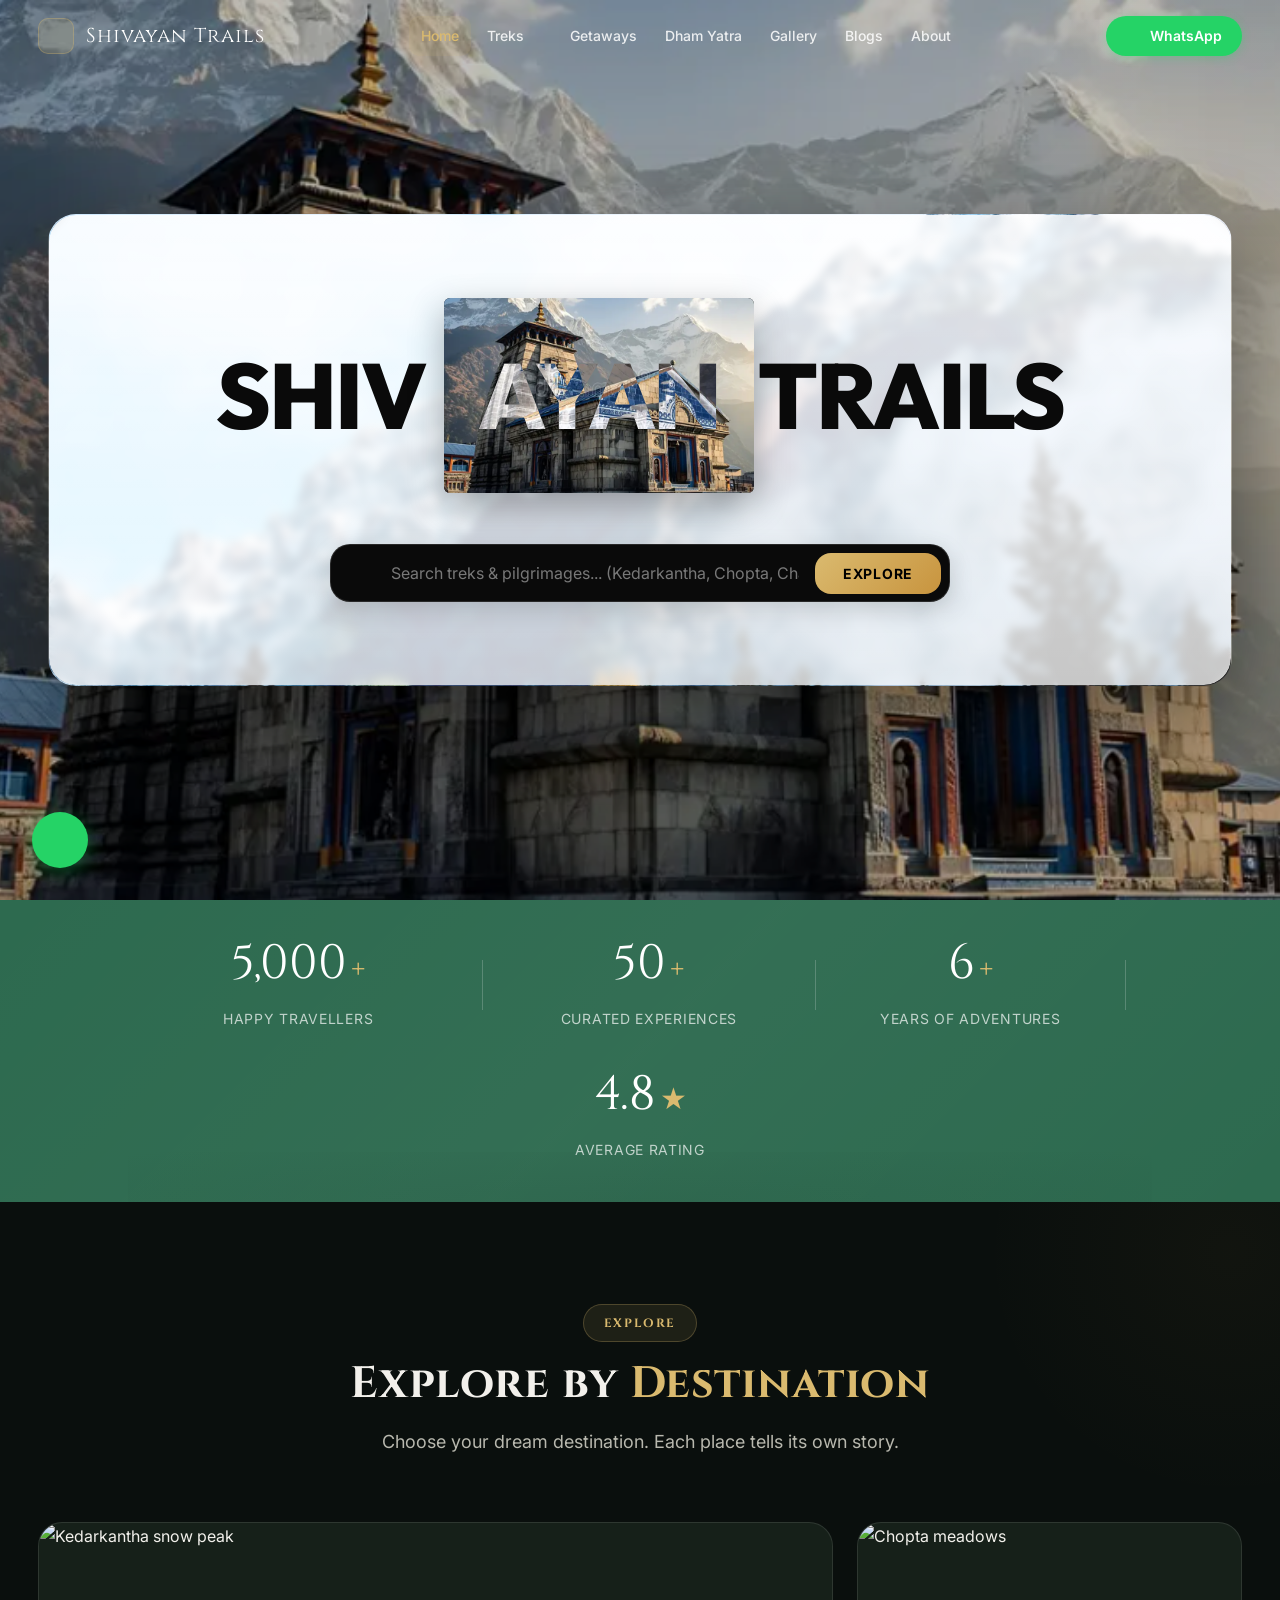
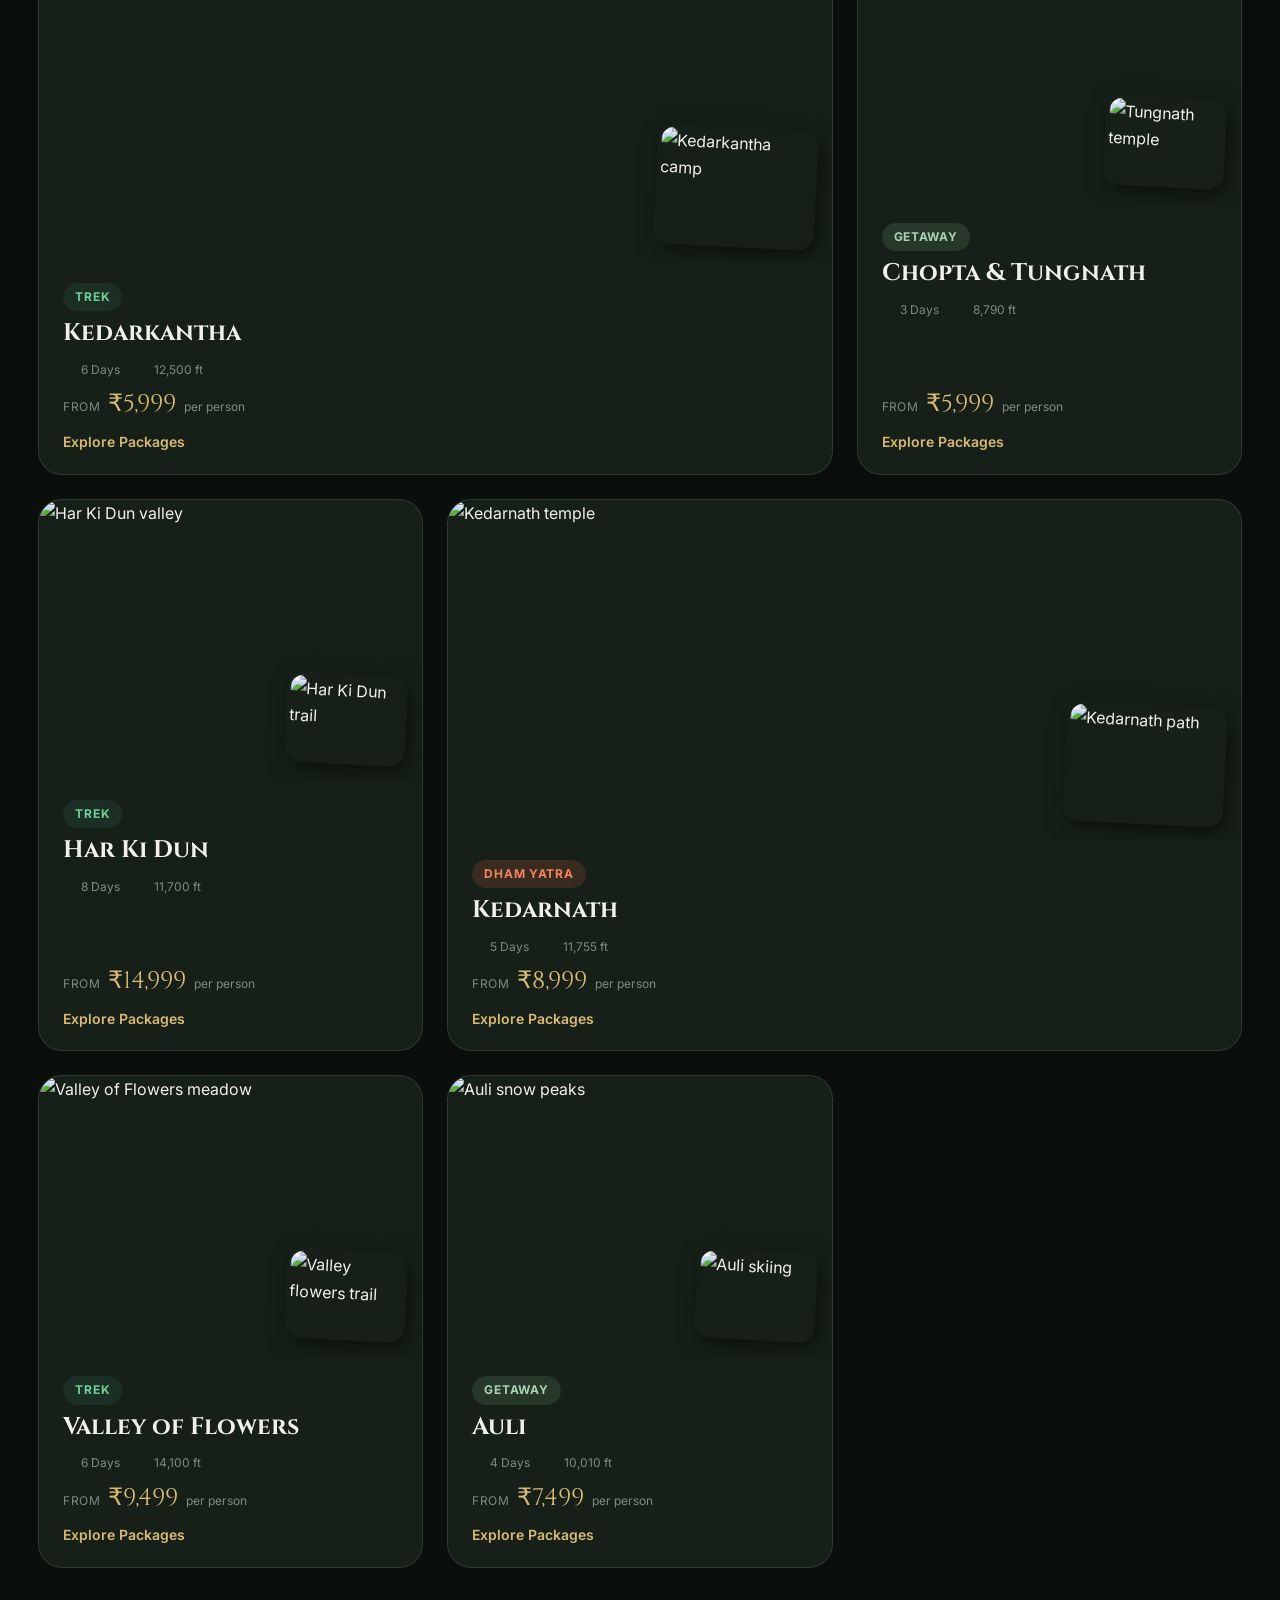
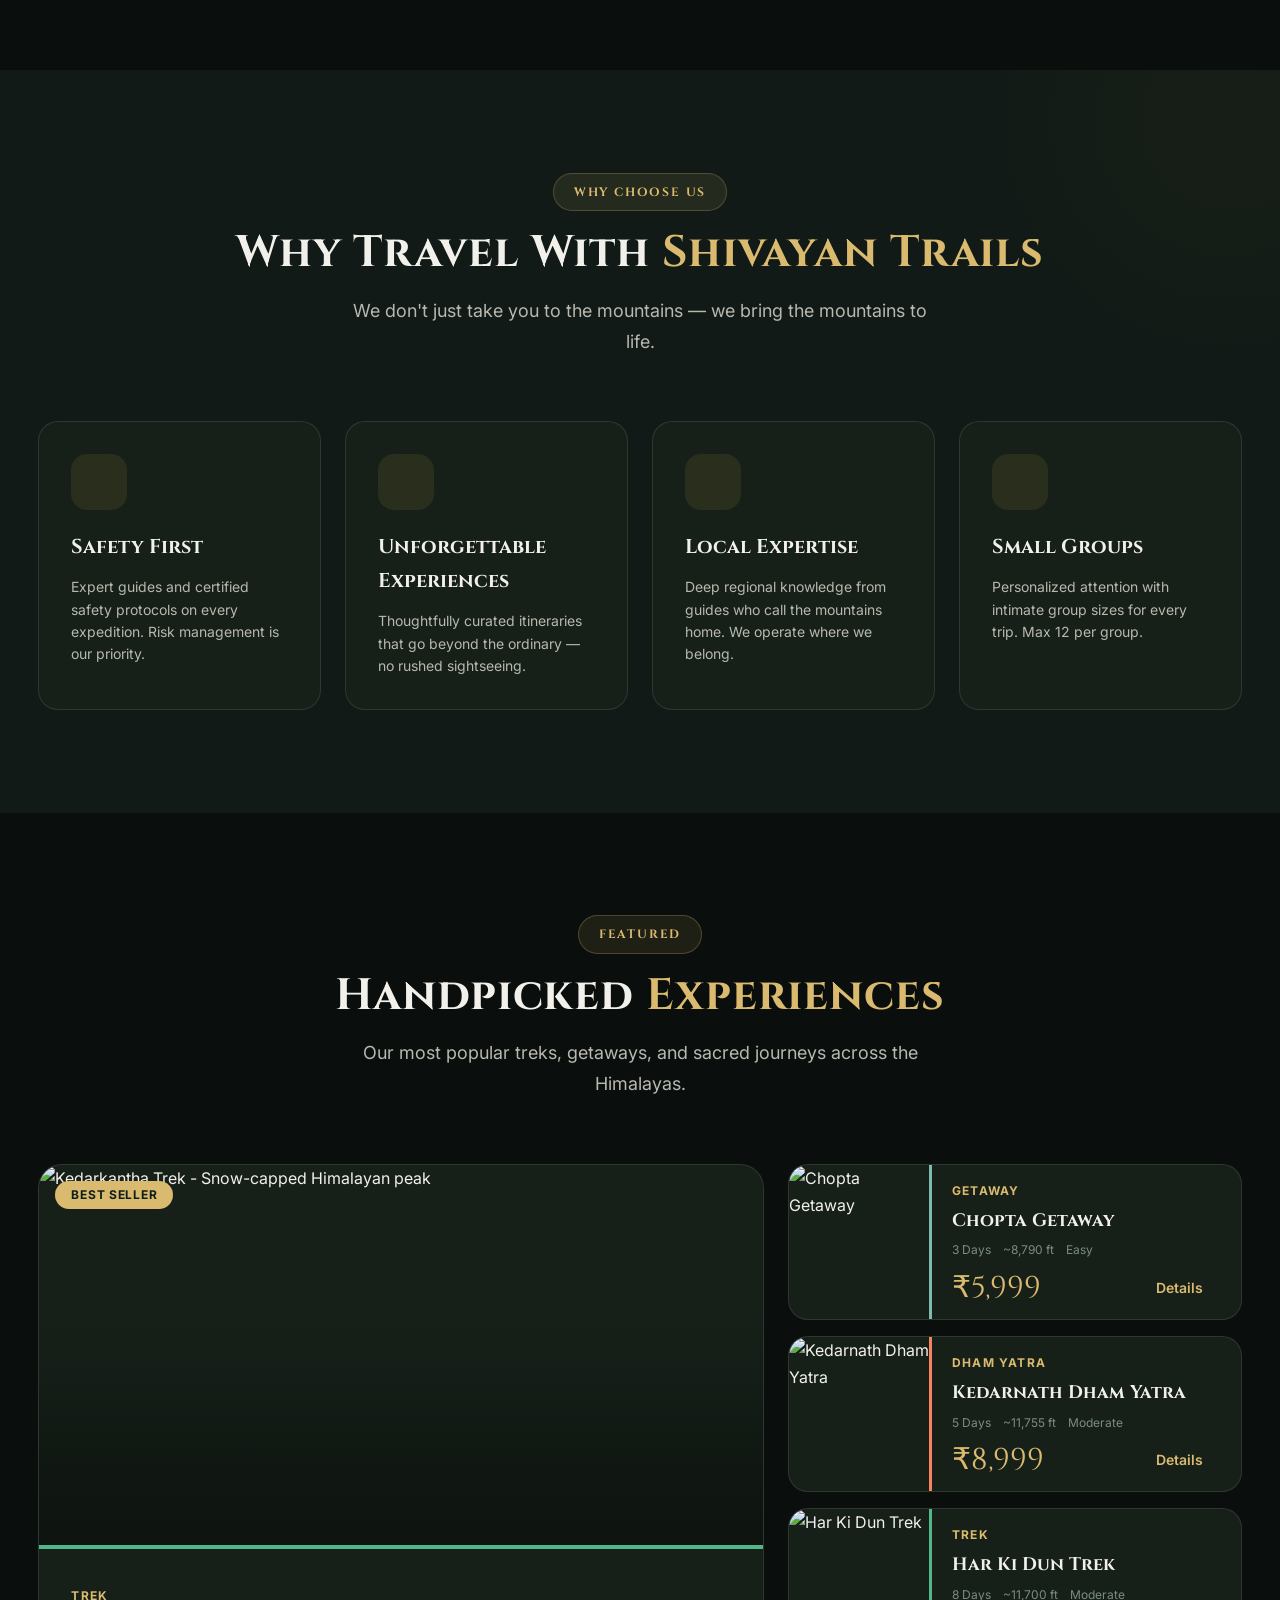
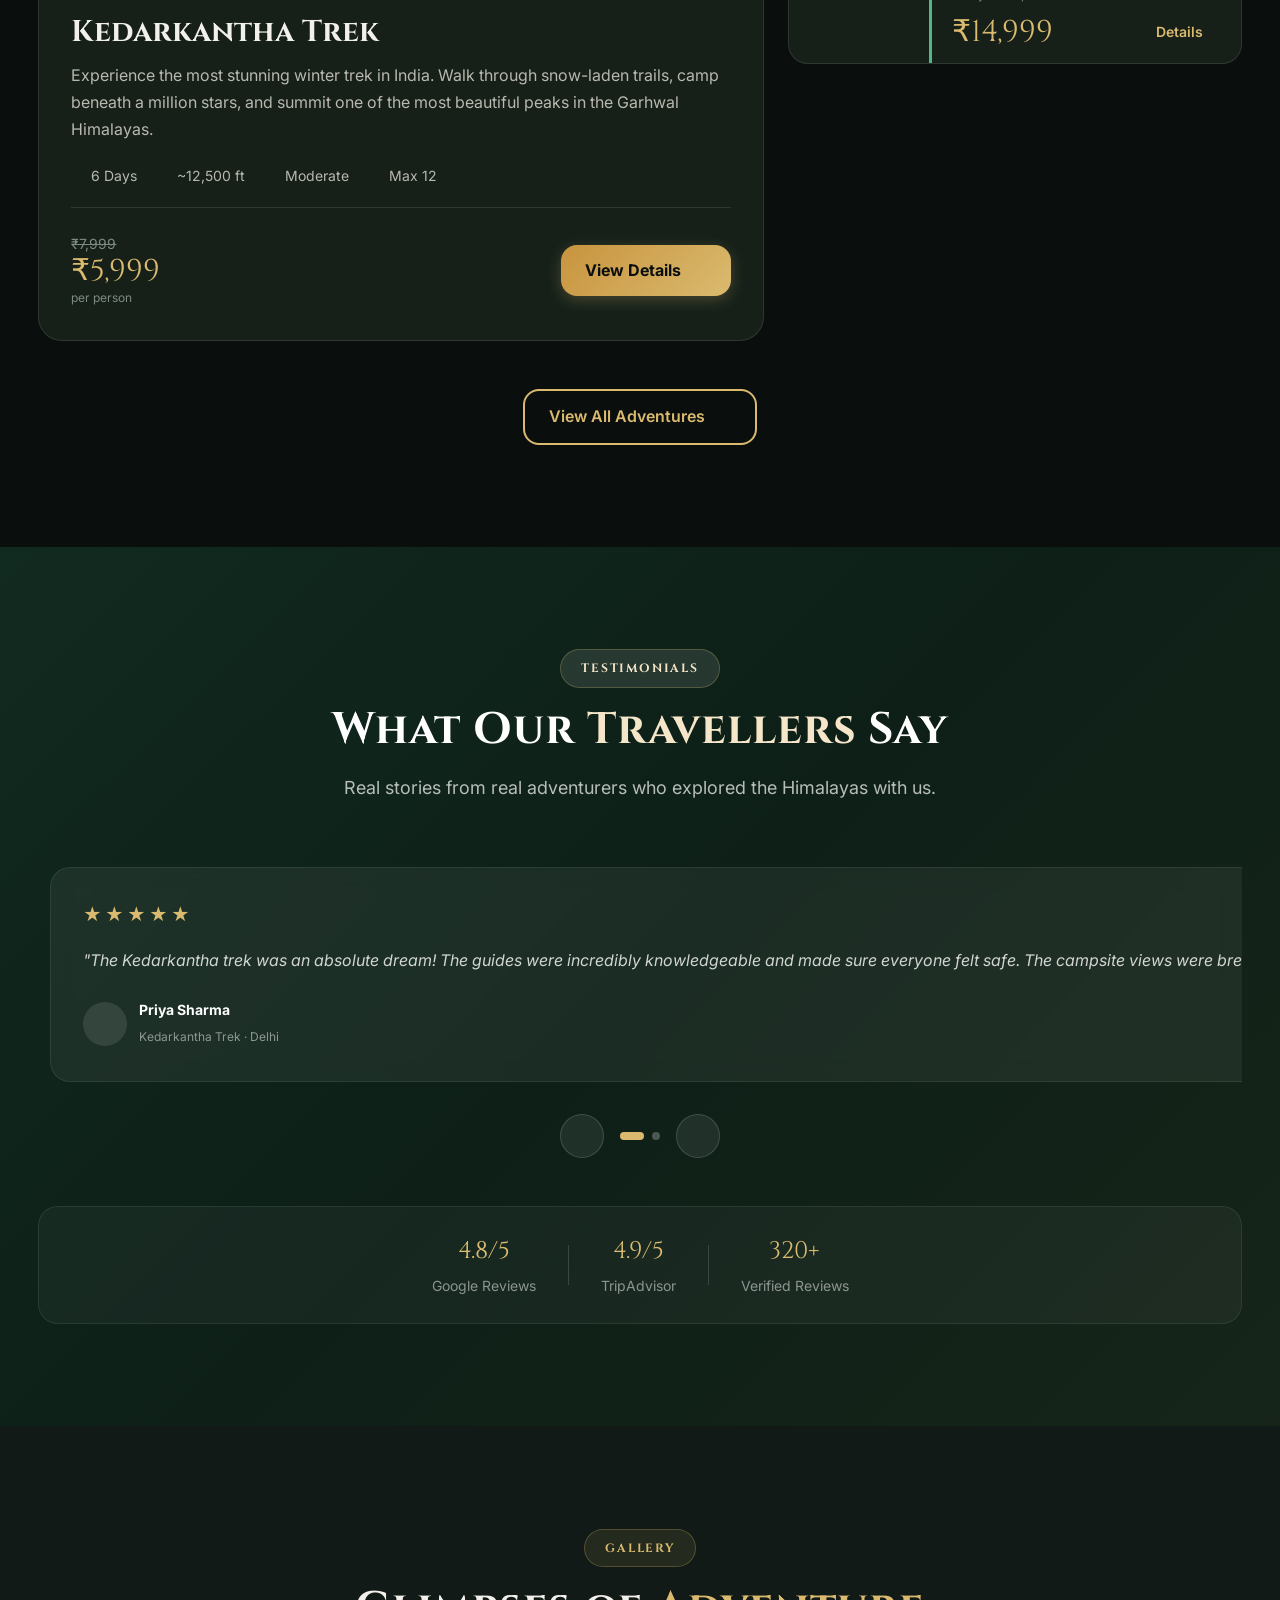
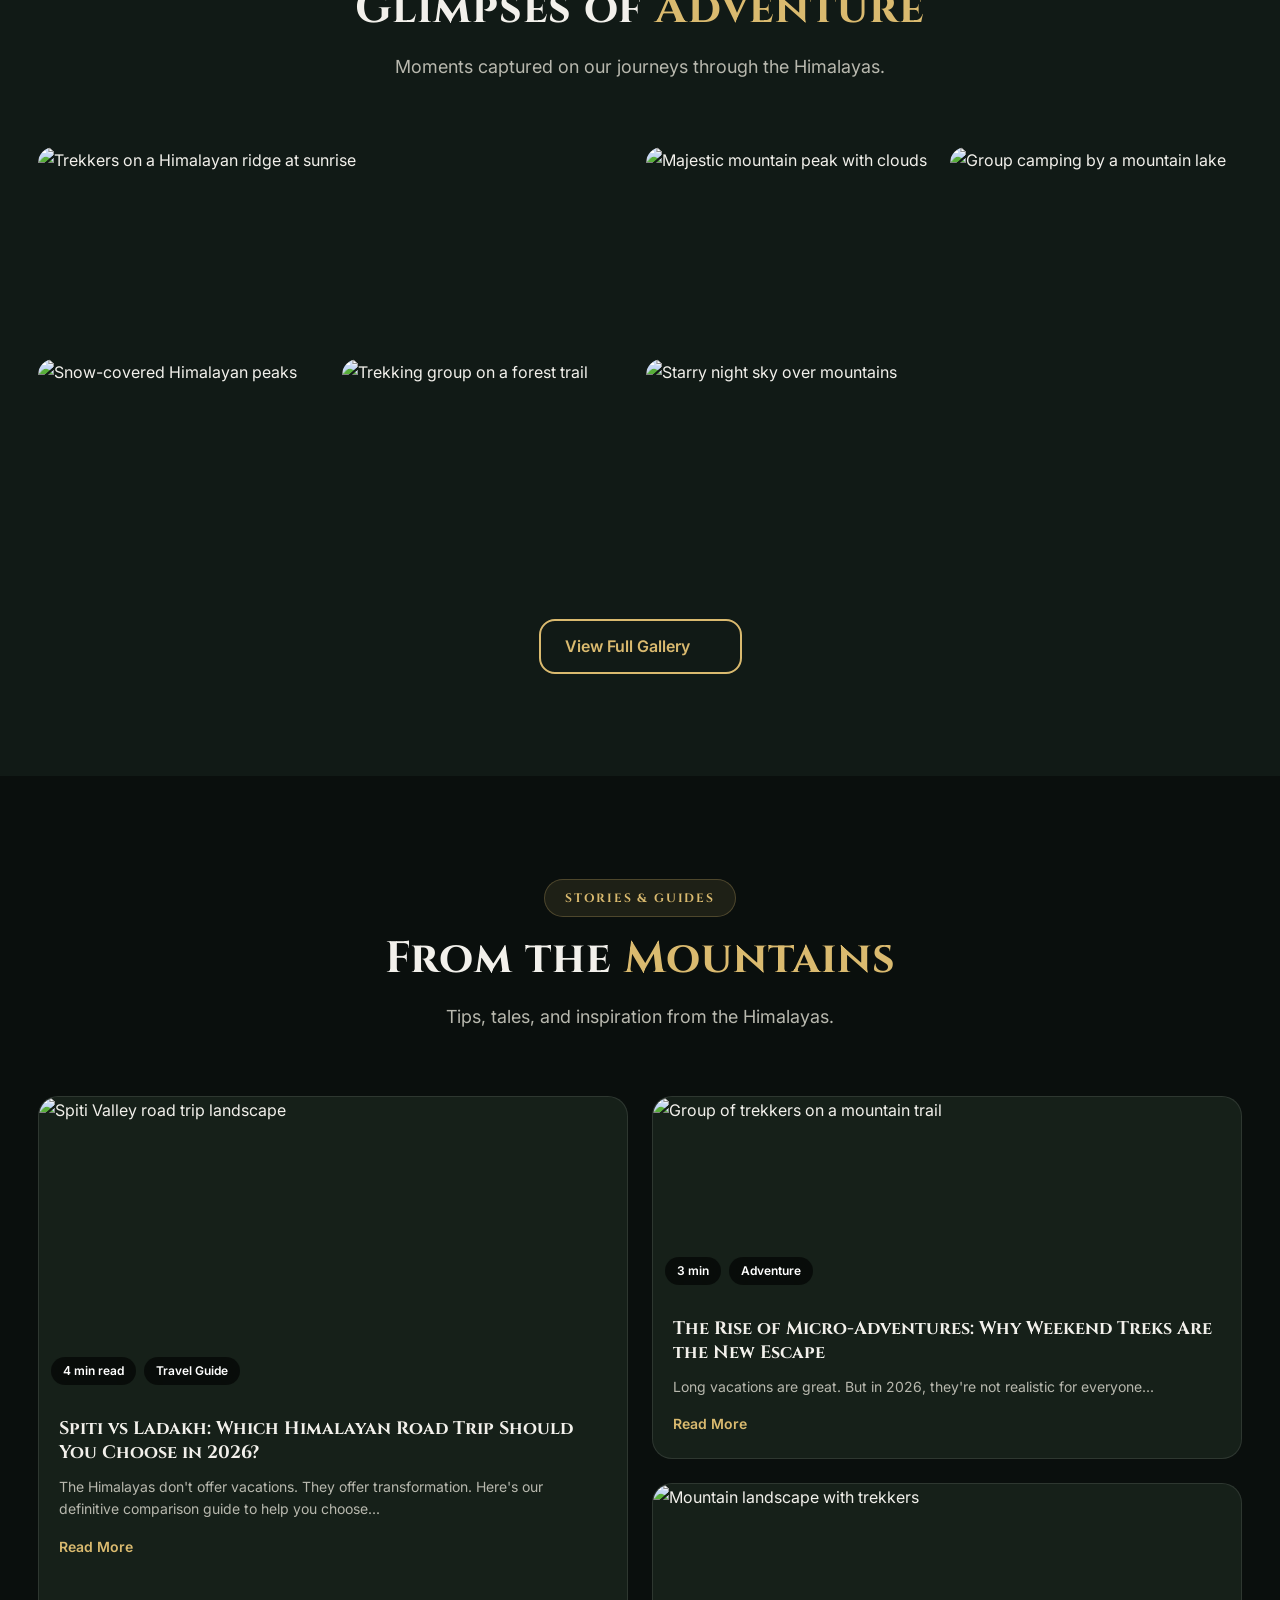
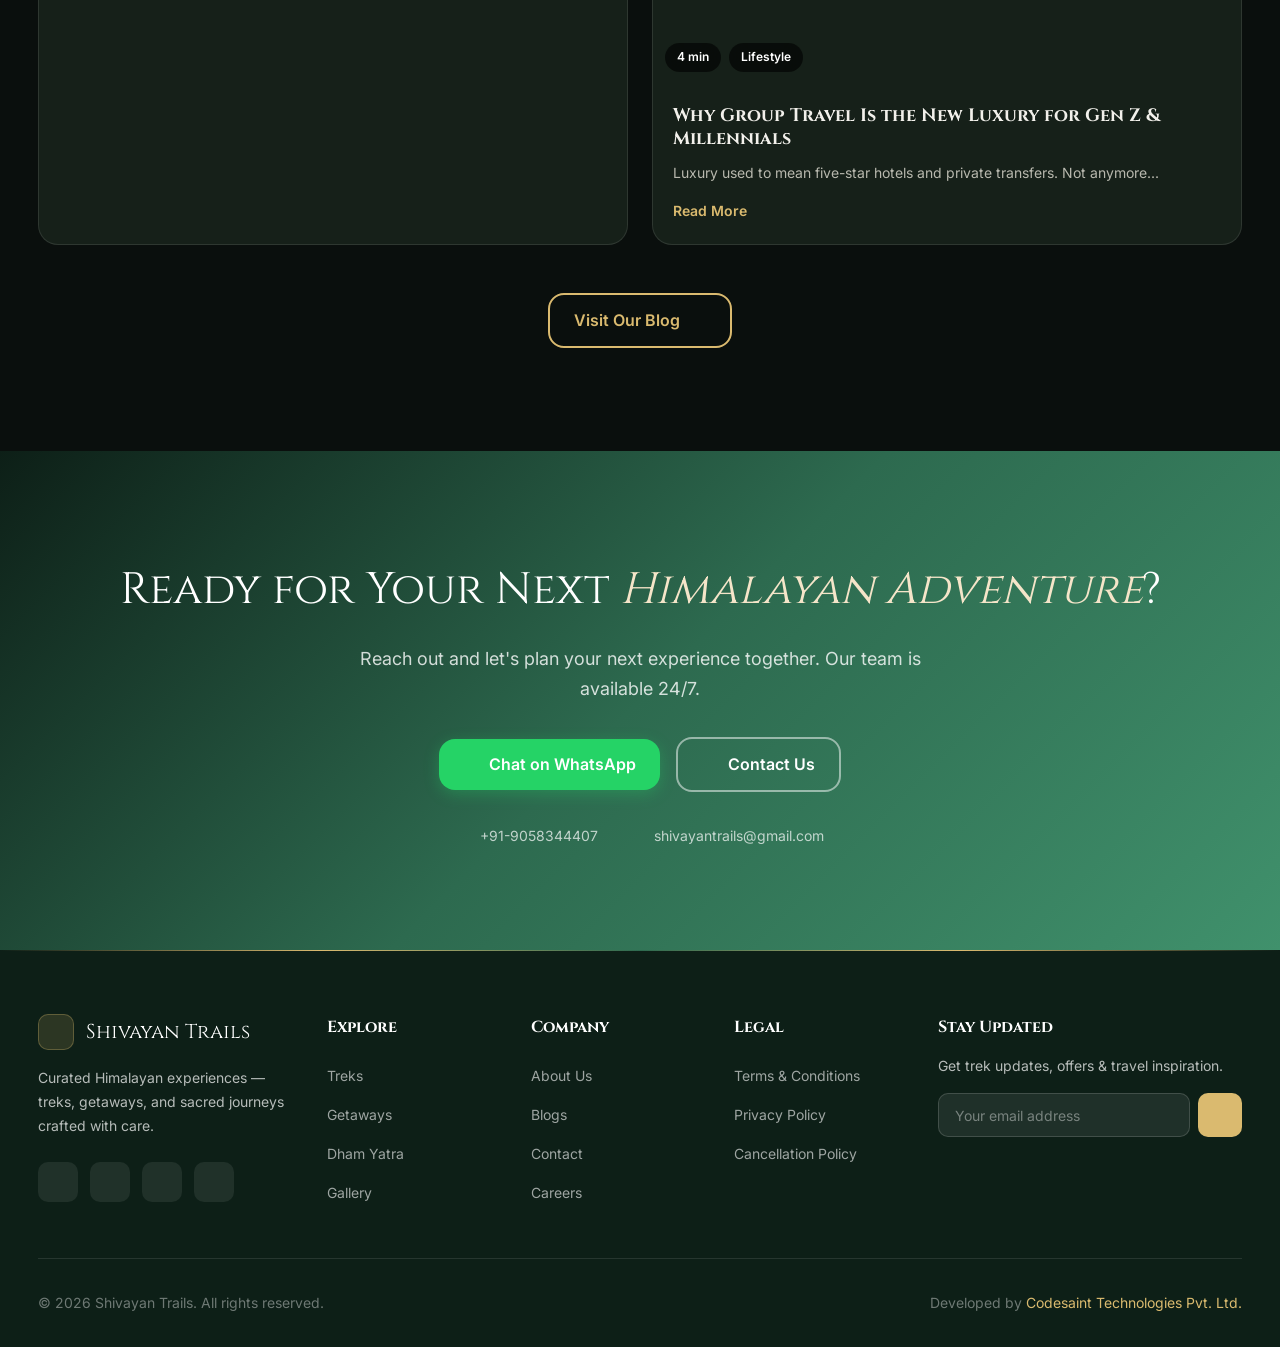
==== index.html @ a34b7ae5 "Initial commit" ====
<!DOCTYPE html>
<html lang="en" data-theme="dark">
<head>
    <meta charset="UTF-8">
    <meta name="viewport" content="width=device-width, initial-scale=1.0">
    <title>Shivayan Trails | Curated Himalayan Treks, Getaways & Sacred Journeys</title>
    <meta name="description" content="Discover curated Himalayan treks, serene getaways, and sacred pilgrimages across Uttarakhand. 5,000+ happy travellers. Expert local guides. Book your adventure today.">
    <meta name="keywords" content="Uttarakhand treks, Himalayan adventures, Kedarkantha trek, Char Dham Yatra, Chopta getaway, mountain travel India">
    
    <!-- Open Graph -->
    <meta property="og:title" content="Shivayan Trails | Elevate Your Adventure">
    <meta property="og:description" content="Curated Himalayan treks, serene getaways, and sacred pilgrimages — crafted for the adventurer in you.">
    <meta property="og:type" content="website">
    <meta property="og:url" content="https://shivayantrails.com">
    <meta property="og:image" content="assets/images/og-image.jpg">
    
    <!-- Fonts -->
    <link rel="preconnect" href="https://fonts.googleapis.com">
    <link rel="preconnect" href="https://fonts.gstatic.com" crossorigin>
    <link href="https://fonts.googleapis.com/css2?family=Bodoni+Moda:ital,opsz,wght@0,6..96,400..900;1,6..96,400..900&family=Cinzel:wght@400;500;600;700;800;900&family=Cormorant+Garamond:ital,wght@0,300;0,400;0,500;0,600;0,700;1,300;1,400;1,600&family=Inter:wght@300;400;500;600;700&family=Montserrat:wght@700;800;900&family=Outfit:wght@700;800;900&display=swap" rel="stylesheet">
    <link href="https://api.fontshare.com/v2/css?f[]=ranade@400,500,600,700,800,900&display=swap" rel="stylesheet">
    
    <!-- Lucide Icons -->
    <script src="https://unpkg.com/lucide@latest/dist/umd/lucide.js"></script>
    
    <!-- Styles -->
    <link rel="stylesheet" href="css/style.css">
    <link rel="stylesheet" href="css/advanced.css">

    <!-- Schema.org Structured Data -->
    <script type="application/ld+json">
    {
        "@context": "https://schema.org",
        "@type": "TravelAgency",
        "name": "Shivayan Trails",
        "description": "Curated Himalayan treks, serene getaways, and sacred pilgrimages across Uttarakhand",
        "url": "https://shivayantrails.com",
        "telephone": "+91-9058344407",
        "email": "shivayantrails@gmail.com",
        "foundingDate": "2020",
        "areaServed": "Uttarakhand, India",
        "aggregateRating": {
            "@type": "AggregateRating",
            "ratingValue": "4.8",
            "reviewCount": "320"
        }
    }
    </script>
</head>
<body>

    <!-- SEAMLESS CINEMATIC CURTAIN LOADER -->
    <div class="page-loader" id="page-loader">
        <div class="loader-curtain curtain-left"></div>
        <div class="loader-curtain curtain-right"></div>
        <div class="loader-inner">
            <div class="loader-crest">
                <i data-lucide="mountain-snow"></i>
            </div>
            <h2 class="loader-brand">SHIVAYAN TRAILS</h2>
            <p class="loader-tagline">SACRED HIMALAYAN EXPEDITIONS</p>
            <div class="loader-progress-track">
                <div class="loader-progress-bar" id="loader-progress-bar"></div>
            </div>
            <div class="loader-status">
                <span class="loader-percent" id="loader-percent">0%</span>
            </div>
        </div>
    </div>

    <!-- SCROLL PROGRESS BAR -->
    <div class="scroll-progress" id="scroll-progress"></div>


    <!-- ═══════════════════════════════════════ -->
    <!-- NAVBAR                                  -->
    <!-- ═══════════════════════════════════════ -->
    <nav class="navbar" id="navbar">
        <div class="nav-container">
            <a href="index.html" class="nav-logo" id="nav-logo">
                <div class="logo-icon">
                    <i data-lucide="mountain-snow"></i>
                </div>
                <span class="logo-text">Shivayan Trails</span>
            </a>

            <ul class="nav-menu" id="nav-menu">
                <li><a href="index.html" class="nav-link active">Home</a></li>
                <li class="nav-dropdown">
                    <a href="treks.html" class="nav-link">Treks <i data-lucide="chevron-down" class="dropdown-icon"></i></a>
                    <div class="dropdown-content">
                        <a href="treks.html?slug=kedarkantha">Kedarkantha Trek</a>
                        <a href="treks.html?slug=har-ki-dun">Har Ki Dun Trek</a>
                        <a href="treks.html?slug=valley-of-flowers">Valley of Flowers</a>
                        <a href="treks.html?slug=kuari-pass">Kuari Pass Trek</a>
                        <a href="treks.html" class="view-all">View All Treks →</a>
                    </div>
                </li>
                <li><a href="getaways.html" class="nav-link">Getaways</a></li>
                <li><a href="dham-yatra.html" class="nav-link">Dham Yatra</a></li>
                <li><a href="gallery.html" class="nav-link">Gallery</a></li>
                <li><a href="blogs.html" class="nav-link">Blogs</a></li>
                <li><a href="about.html" class="nav-link">About</a></li>
            </ul>

            <div class="nav-actions">
                <a href="https://wa.me/919058344407" target="_blank" class="nav-cta" id="nav-whatsapp">
                    <i data-lucide="message-circle"></i>
                    <span>WhatsApp</span>
                </a>
                <button class="mobile-toggle" id="mobile-toggle" aria-label="Toggle menu">
                    <span></span>
                    <span></span>
                    <span></span>
                </button>
            </div>
        </div>
    </nav>


    <!-- ═══════════════════════════════════════ -->
    <!-- HERO — EXACT IMAGE 1 EDITORIAL LAYOUT    -->
    <!-- ═══════════════════════════════════════ -->
    <section class="hero" id="hero">
        <div class="hero-bg" id="hero-bg">
            <div class="hero-overlay" id="hero-overlay"></div>
        </div>
        
        <div class="hero-editorial-wrapper">
            <div class="hero-editorial-card" data-animate="scale-up">
                <!-- Main Display Title with Center Image Cutout -->
                <div class="hero-editorial-title">
                    <span class="editorial-word word-solid">SHIV</span>
                    <div class="editorial-photo-card">
                        <img src="assets/images/kedarnath-inset.png" alt="Kedarnath Temple" class="editorial-inset-img">
                        <span class="editorial-word word-overlay">AYAN</span>
                    </div>
                    <span class="editorial-word word-solid">TRAILS</span>
                </div>

                <!-- Search Container -->
                <div class="hero-search">
                    <div class="search-wrapper">
                        <i data-lucide="search" class="search-icon"></i>
                        <input type="text" id="hero-search-input" placeholder="Search treks & pilgrimages... (Kedarkantha, Chopta, Char Dham)" autocomplete="off">
                        <button class="search-btn" id="hero-search-btn">Explore</button>
                    </div>
                    <div class="search-suggestions" id="search-suggestions">
                        <div class="suggestion-group">
                            <span class="suggestion-label">Popular Expeditions</span>
                            <a href="treks.html?slug=kedarkantha" class="suggestion-item">
                                <i data-lucide="mountain"></i> Kedarkantha Trek
                            </a>
                            <a href="treks.html?slug=valley-of-flowers" class="suggestion-item">
                                <i data-lucide="flower-2"></i> Valley of Flowers
                            </a>
                            <a href="dham-yatra.html?slug=kedarnath" class="suggestion-item">
                                <i data-lucide="landmark"></i> Kedarnath Dham Yatra
                            </a>
                            <a href="getaways.html?slug=chopta" class="suggestion-item">
                                <i data-lucide="trees"></i> Chopta Getaway
                            </a>
                        </div>
                    </div>
                </div>
            </div>
        </div>
    </section>


    <!-- ═══════════════════════════════════════ -->
    <!-- STATS BAR                               -->
    <!-- ═══════════════════════════════════════ -->
    <section class="stats-bar" id="stats-bar">
        <div class="container">
            <div class="stats-grid">
                <div class="stat-item" data-animate="fade-up">
                    <div class="stat-number">5,000</div>
                    <div class="stat-suffix">+</div>
                    <div class="stat-label">Happy Travellers</div>
                </div>
                <div class="stat-divider"></div>
                <div class="stat-item" data-animate="fade-up" data-delay="100">
                    <div class="stat-number">50</div>
                    <div class="stat-suffix">+</div>
                    <div class="stat-label">Curated Experiences</div>
                </div>
                <div class="stat-divider"></div>
                <div class="stat-item" data-animate="fade-up" data-delay="200">
                    <div class="stat-number">6</div>
                    <div class="stat-suffix">+</div>
                    <div class="stat-label">Years of Adventures</div>
                </div>
                <div class="stat-divider"></div>
                <div class="stat-item" data-animate="fade-up" data-delay="300">
                    <div class="stat-number">4.8</div>
                    <div class="stat-suffix">★</div>
                    <div class="stat-label">Average Rating</div>
                </div>
            </div>
        </div>
    </section>


    <!-- ═══════════════════════════════════════ -->
    <!-- EXPLORE BY DESTINATION (Thrillophilia)  -->
    <!-- ═══════════════════════════════════════ -->
    <section class="destinations" id="destinations">
        <div class="container">
            <div class="section-header" data-animate="fade-up">
                <span class="section-tag">Explore</span>
                <h2 class="section-title">Explore by <span class="highlight">Destination</span></h2>
                <p class="section-subtitle">Choose your dream destination. Each place tells its own story.</p>
            </div>
            
            <div class="destinations-grid">
                <!-- Destination 1: Kedarkantha -->
                <a href="treks.html?slug=kedarkantha" class="destination-card destination-card--large" data-animate="fade-up">
                    <div class="dest-image-stack">
                        <img src="https://images.unsplash.com/photo-1626621341517-bbf3d9990a23?w=800&q=80" alt="Kedarkantha snow peak" class="dest-img-main" loading="lazy">
                        <img src="https://images.unsplash.com/photo-1486870591958-9b9d0d1dda99?w=400&q=80" alt="Kedarkantha camp" class="dest-img-inset" loading="lazy">
                    </div>
                    <div class="dest-info">
                        <span class="dest-category dest-category--trek">Trek</span>
                        <h3 class="dest-name">Kedarkantha</h3>
                        <div class="dest-meta">
                            <span><i data-lucide="calendar-days"></i> 6 Days</span>
                            <span><i data-lucide="mountain"></i> 12,500 ft</span>
                        </div>
                        <div class="dest-price">
                            <span class="dest-from">From</span>
                            <span class="dest-amount">₹5,999</span>
                            <span class="dest-per">per person</span>
                        </div>
                        <span class="dest-explore">Explore Packages <i data-lucide="arrow-right"></i></span>
                    </div>
                </a>

                <!-- Destination 2: Chopta & Tungnath -->
                <a href="getaways.html?slug=chopta" class="destination-card" data-animate="fade-up" data-delay="100">
                    <div class="dest-image-stack">
                        <img src="https://images.unsplash.com/photo-1506905925346-21bda4d32df4?w=600&q=80" alt="Chopta meadows" class="dest-img-main" loading="lazy">
                        <img src="https://images.unsplash.com/photo-1501785888041-af3ef285b470?w=400&q=80" alt="Tungnath temple" class="dest-img-inset" loading="lazy">
                    </div>
                    <div class="dest-info">
                        <span class="dest-category dest-category--getaway">Getaway</span>
                        <h3 class="dest-name">Chopta & Tungnath</h3>
                        <div class="dest-meta">
                            <span><i data-lucide="calendar-days"></i> 3 Days</span>
                            <span><i data-lucide="mountain"></i> 8,790 ft</span>
                        </div>
                        <div class="dest-price">
                            <span class="dest-from">From</span>
                            <span class="dest-amount">₹5,999</span>
                            <span class="dest-per">per person</span>
                        </div>
                        <span class="dest-explore">Explore Packages <i data-lucide="arrow-right"></i></span>
                    </div>
                </a>

                <!-- Destination 3: Har Ki Dun -->
                <a href="treks.html?slug=har-ki-dun" class="destination-card" data-animate="fade-up" data-delay="200">
                    <div class="dest-image-stack">
                        <img src="https://images.unsplash.com/photo-1585409677983-0f6c41ca9c3b?w=600&q=80" alt="Har Ki Dun valley" class="dest-img-main" loading="lazy">
                        <img src="https://images.unsplash.com/photo-1464822759023-fed622ff2c3b?w=400&q=80" alt="Har Ki Dun trail" class="dest-img-inset" loading="lazy">
                    </div>
                    <div class="dest-info">
                        <span class="dest-category dest-category--trek">Trek</span>
                        <h3 class="dest-name">Har Ki Dun</h3>
                        <div class="dest-meta">
                            <span><i data-lucide="calendar-days"></i> 8 Days</span>
                            <span><i data-lucide="mountain"></i> 11,700 ft</span>
                        </div>
                        <div class="dest-price">
                            <span class="dest-from">From</span>
                            <span class="dest-amount">₹14,999</span>
                            <span class="dest-per">per person</span>
                        </div>
                        <span class="dest-explore">Explore Packages <i data-lucide="arrow-right"></i></span>
                    </div>
                </a>

                <!-- Destination 4: Kedarnath -->
                <a href="dham-yatra.html?slug=kedarnath" class="destination-card destination-card--large" data-animate="fade-up" data-delay="100">
                    <div class="dest-image-stack">
                        <img src="https://images.unsplash.com/photo-1564507592064-52ef18d32609?w=800&q=80" alt="Kedarnath temple" class="dest-img-main" loading="lazy">
                        <img src="https://images.unsplash.com/photo-1609766934511-e4b5ea760f00?w=400&q=80" alt="Kedarnath path" class="dest-img-inset" loading="lazy">
                    </div>
                    <div class="dest-info">
                        <span class="dest-category dest-category--dham">Dham Yatra</span>
                        <h3 class="dest-name">Kedarnath</h3>
                        <div class="dest-meta">
                            <span><i data-lucide="calendar-days"></i> 5 Days</span>
                            <span><i data-lucide="mountain"></i> 11,755 ft</span>
                        </div>
                        <div class="dest-price">
                            <span class="dest-from">From</span>
                            <span class="dest-amount">₹8,999</span>
                            <span class="dest-per">per person</span>
                        </div>
                        <span class="dest-explore">Explore Packages <i data-lucide="arrow-right"></i></span>
                    </div>
                </a>

                <!-- Destination 5: Valley of Flowers -->
                <a href="treks.html?slug=valley-of-flowers" class="destination-card" data-animate="fade-up" data-delay="200">
                    <div class="dest-image-stack">
                        <img src="https://images.unsplash.com/photo-1472396961693-142e6e269027?w=600&q=80" alt="Valley of Flowers meadow" class="dest-img-main" loading="lazy">
                        <img src="https://images.unsplash.com/photo-1519681393784-d120267933ba?w=400&q=80" alt="Valley flowers trail" class="dest-img-inset" loading="lazy">
                    </div>
                    <div class="dest-info">
                        <span class="dest-category dest-category--trek">Trek</span>
                        <h3 class="dest-name">Valley of Flowers</h3>
                        <div class="dest-meta">
                            <span><i data-lucide="calendar-days"></i> 6 Days</span>
                            <span><i data-lucide="mountain"></i> 14,100 ft</span>
                        </div>
                        <div class="dest-price">
                            <span class="dest-from">From</span>
                            <span class="dest-amount">₹9,499</span>
                            <span class="dest-per">per person</span>
                        </div>
                        <span class="dest-explore">Explore Packages <i data-lucide="arrow-right"></i></span>
                    </div>
                </a>

                <!-- Destination 6: Auli -->
                <a href="getaways.html?slug=auli" class="destination-card" data-animate="fade-up" data-delay="300">
                    <div class="dest-image-stack">
                        <img src="https://images.unsplash.com/photo-1454496522488-7a8e488e8606?w=600&q=80" alt="Auli snow peaks" class="dest-img-main" loading="lazy">
                        <img src="https://images.unsplash.com/photo-1483728642387-6c3bdd6c93e5?w=400&q=80" alt="Auli skiing" class="dest-img-inset" loading="lazy">
                    </div>
                    <div class="dest-info">
                        <span class="dest-category dest-category--getaway">Getaway</span>
                        <h3 class="dest-name">Auli</h3>
                        <div class="dest-meta">
                            <span><i data-lucide="calendar-days"></i> 4 Days</span>
                            <span><i data-lucide="mountain"></i> 10,010 ft</span>
                        </div>
                        <div class="dest-price">
                            <span class="dest-from">From</span>
                            <span class="dest-amount">₹7,499</span>
                            <span class="dest-per">per person</span>
                        </div>
                        <span class="dest-explore">Explore Packages <i data-lucide="arrow-right"></i></span>
                    </div>
                </a>
            </div>
        </div>
    </section>


    <!-- ═══════════════════════════════════════ -->
    <!-- WHY CHOOSE US — EDITORIAL STRIP         -->
    <!-- ═══════════════════════════════════════ -->
    <section class="why-choose" id="why-choose-us">
        <div class="container">
            <div class="section-header" data-animate="fade-up">
                <span class="section-tag">Why Choose Us</span>
                <h2 class="section-title">Why Travel With <span class="highlight">Shivayan Trails</span></h2>
                <p class="section-subtitle">We don't just take you to the mountains — we bring the mountains to life.</p>
            </div>
            
            <div class="features-grid">
                <div class="feature-card" data-animate="fade-up">
                    <div class="feature-icon-wrapper">
                        <i data-lucide="shield-check"></i>
                    </div>
                    <h3>Safety First</h3>
                    <p>Expert guides and certified safety protocols on every expedition. Risk management is our priority.</p>
                </div>
                
                <div class="feature-card" data-animate="fade-up" data-delay="100">
                    <div class="feature-icon-wrapper">
                        <i data-lucide="compass"></i>
                    </div>
                    <h3>Unforgettable Experiences</h3>
                    <p>Thoughtfully curated itineraries that go beyond the ordinary — no rushed sightseeing.</p>
                </div>
                
                <div class="feature-card" data-animate="fade-up" data-delay="200">
                    <div class="feature-icon-wrapper">
                        <i data-lucide="map-pin"></i>
                    </div>
                    <h3>Local Expertise</h3>
                    <p>Deep regional knowledge from guides who call the mountains home. We operate where we belong.</p>
                </div>
                
                <div class="feature-card" data-animate="fade-up" data-delay="300">
                    <div class="feature-icon-wrapper">
                        <i data-lucide="users"></i>
                    </div>
                    <h3>Small Groups</h3>
                    <p>Personalized attention with intimate group sizes for every trip. Max 12 per group.</p>
                </div>
            </div>
        </div>
    </section>


    <!-- ═══════════════════════════════════════ -->
    <!-- FEATURED EXPERIENCES — EDITORIAL         -->
    <!-- ═══════════════════════════════════════ -->
    <section class="featured-adventures" id="featured">
        <div class="container">
            <div class="section-header" data-animate="fade-up">
                <span class="section-tag">Featured</span>
                <h2 class="section-title">Handpicked <span class="highlight">Experiences</span></h2>
                <p class="section-subtitle">Our most popular treks, getaways, and sacred journeys across the Himalayas.</p>
            </div>
            
            <!-- Editorial Layout: Feature + Sidebar -->
            <div class="editorial-grid">
                <!-- Large Feature Card -->
                <article class="editorial-feature" data-animate="fade-up">
                    <div class="editorial-image">
                        <img src="https://images.unsplash.com/photo-1626621341517-bbf3d9990a23?w=900&q=85" alt="Kedarkantha Trek - Snow-capped Himalayan peak" loading="lazy">
                        <div class="editorial-image-overlay"></div>
                        <div class="editorial-badge">Best Seller</div>
                    </div>
                    <div class="editorial-body editorial-body--trek">
                        <span class="editorial-category">Trek</span>
                        <h3>Kedarkantha Trek</h3>
                        <p>Experience the most stunning winter trek in India. Walk through snow-laden trails, camp beneath a million stars, and summit one of the most beautiful peaks in the Garhwal Himalayas.</p>
                        <div class="editorial-details">
                            <span><i data-lucide="calendar-days"></i> 6 Days</span>
                            <span><i data-lucide="mountain"></i> ~12,500 ft</span>
                            <span><i data-lucide="signal"></i> Moderate</span>
                            <span><i data-lucide="users"></i> Max 12</span>
                        </div>
                        <div class="editorial-footer">
                            <div class="editorial-price">
                                <span class="price-strike">₹7,999</span>
                                <span class="price-now">₹5,999</span>
                                <span class="price-unit">per person</span>
                            </div>
                            <a href="treks.html?slug=kedarkantha" class="btn btn-primary">View Details <i data-lucide="arrow-right"></i></a>
                        </div>
                    </div>
                </article>

                <!-- Sidebar Stack -->
                <div class="editorial-sidebar">
                    <article class="editorial-card" data-animate="fade-up" data-delay="100">
                        <div class="editorial-card-image">
                            <img src="https://images.unsplash.com/photo-1506905925346-21bda4d32df4?w=500&q=80" alt="Chopta Getaway" loading="lazy">
                        </div>
                        <div class="editorial-card-body editorial-card-body--getaway">
                            <span class="editorial-category">Getaway</span>
                            <h4>Chopta Getaway</h4>
                            <div class="editorial-card-meta">
                                <span>3 Days</span>
                                <span>~8,790 ft</span>
                                <span>Easy</span>
                            </div>
                            <div class="editorial-card-footer">
                                <span class="price-now">₹5,999</span>
                                <a href="getaways.html?slug=chopta" class="editorial-card-link">Details <i data-lucide="arrow-right"></i></a>
                            </div>
                        </div>
                    </article>

                    <article class="editorial-card" data-animate="fade-up" data-delay="200">
                        <div class="editorial-card-image">
                            <img src="https://images.unsplash.com/photo-1564507592064-52ef18d32609?w=500&q=80" alt="Kedarnath Dham Yatra" loading="lazy">
                        </div>
                        <div class="editorial-card-body editorial-card-body--dham">
                            <span class="editorial-category">Dham Yatra</span>
                            <h4>Kedarnath Dham Yatra</h4>
                            <div class="editorial-card-meta">
                                <span>5 Days</span>
                                <span>~11,755 ft</span>
                                <span>Moderate</span>
                            </div>
                            <div class="editorial-card-footer">
                                <span class="price-now">₹8,999</span>
                                <a href="dham-yatra.html?slug=kedarnath" class="editorial-card-link">Details <i data-lucide="arrow-right"></i></a>
                            </div>
                        </div>
                    </article>

                    <article class="editorial-card" data-animate="fade-up" data-delay="300">
                        <div class="editorial-card-image">
                            <img src="https://images.unsplash.com/photo-1585409677983-0f6c41ca9c3b?w=500&q=80" alt="Har Ki Dun Trek" loading="lazy">
                        </div>
                        <div class="editorial-card-body editorial-card-body--trek">
                            <span class="editorial-category">Trek</span>
                            <h4>Har Ki Dun Trek</h4>
                            <div class="editorial-card-meta">
                                <span>8 Days</span>
                                <span>~11,700 ft</span>
                                <span>Moderate</span>
                            </div>
                            <div class="editorial-card-footer">
                                <span class="price-now">₹14,999</span>
                                <a href="treks.html?slug=har-ki-dun" class="editorial-card-link">Details <i data-lucide="arrow-right"></i></a>
                            </div>
                        </div>
                    </article>
                </div>
            </div>
            
            <div class="section-cta" data-animate="fade-up">
                <a href="treks.html" class="btn btn-outline-primary">View All Adventures <i data-lucide="arrow-right"></i></a>
            </div>
        </div>
    </section>


    <!-- ═══════════════════════════════════════ -->
    <!-- TESTIMONIALS — IMMERSIVE                -->
    <!-- ═══════════════════════════════════════ -->
    <section class="testimonials" id="testimonials">
        <div class="container">
            <div class="section-header" data-animate="fade-up">
                <span class="section-tag section-tag--light">Testimonials</span>
                <h2 class="section-title section-title--light">What Our <span class="highlight-light">Travellers</span> Say</h2>
                <p class="section-subtitle section-subtitle--light">Real stories from real adventurers who explored the Himalayas with us.</p>
            </div>
            
            <div class="testimonials-carousel" id="testimonials-carousel">
                <div class="testimonial-track" id="testimonial-track">
                    <div class="testimonial-card">
                        <div class="testimonial-stars">★★★★★</div>
                        <blockquote class="testimonial-quote">
                            "The Kedarkantha trek was an absolute dream! The guides were incredibly knowledgeable and made sure everyone felt safe. The campsite views were breathtaking. Will definitely book again!"
                        </blockquote>
                        <div class="testimonial-author">
                            <div class="author-avatar">
                                <i data-lucide="user-circle"></i>
                            </div>
                            <div class="author-info">
                                <strong>Priya Sharma</strong>
                                <span>Kedarkantha Trek · Delhi</span>
                            </div>
                            <div class="verified-badge">
                                <i data-lucide="badge-check"></i> Verified
                            </div>
                        </div>
                    </div>
                    
                    <div class="testimonial-card">
                        <div class="testimonial-stars">★★★★★</div>
                        <blockquote class="testimonial-quote">
                            "Our family's Char Dham Yatra was perfectly organised. From transport to accommodation, everything was seamless. The team's local knowledge made the spiritual journey truly meaningful."
                        </blockquote>
                        <div class="testimonial-author">
                            <div class="author-avatar">
                                <i data-lucide="user-circle"></i>
                            </div>
                            <div class="author-info">
                                <strong>Rajesh Patel</strong>
                                <span>Char Dham Yatra · Mumbai</span>
                            </div>
                            <div class="verified-badge">
                                <i data-lucide="badge-check"></i> Verified
                            </div>
                        </div>
                    </div>
                    
                    <div class="testimonial-card">
                        <div class="testimonial-stars">★★★★★</div>
                        <blockquote class="testimonial-quote">
                            "We took our college batch of 30 students on the Chopta trek. Shivayan Trails handled everything beautifully — logistics, safety, food. The students are still talking about it months later!"
                        </blockquote>
                        <div class="testimonial-author">
                            <div class="author-avatar">
                                <i data-lucide="user-circle"></i>
                            </div>
                            <div class="author-info">
                                <strong>Dr. Ananya Mehta</strong>
                                <span>Group Trek · Bangalore</span>
                            </div>
                            <div class="verified-badge">
                                <i data-lucide="badge-check"></i> Verified
                            </div>
                        </div>
                    </div>

                    <div class="testimonial-card">
                        <div class="testimonial-stars">★★★★★</div>
                        <blockquote class="testimonial-quote">
                            "As a solo female traveller, safety was my top concern. The Shivayan team made me feel completely at ease. The Valley of Flowers trek was magical. Can't recommend them enough!"
                        </blockquote>
                        <div class="testimonial-author">
                            <div class="author-avatar">
                                <i data-lucide="user-circle"></i>
                            </div>
                            <div class="author-info">
                                <strong>Meera Kapoor</strong>
                                <span>Valley of Flowers · Pune</span>
                            </div>
                            <div class="verified-badge">
                                <i data-lucide="badge-check"></i> Verified
                            </div>
                        </div>
                    </div>
                </div>
                
                <div class="carousel-controls">
                    <button class="carousel-btn prev" id="testimonial-prev" aria-label="Previous testimonial">
                        <i data-lucide="chevron-left"></i>
                    </button>
                    <div class="carousel-dots" id="testimonial-dots"></div>
                    <button class="carousel-btn next" id="testimonial-next" aria-label="Next testimonial">
                        <i data-lucide="chevron-right"></i>
                    </button>
                </div>
            </div>
            
            <div class="trust-strip" data-animate="fade-up">
                <div class="trust-item">
                    <span class="trust-score">4.8/5</span>
                    <span class="trust-source">Google Reviews</span>
                </div>
                <div class="trust-divider"></div>
                <div class="trust-item">
                    <span class="trust-score">4.9/5</span>
                    <span class="trust-source">TripAdvisor</span>
                </div>
                <div class="trust-divider"></div>
                <div class="trust-item">
                    <span class="trust-score">320+</span>
                    <span class="trust-source">Verified Reviews</span>
                </div>
            </div>
        </div>
    </section>


    <!-- ═══════════════════════════════════════ -->
    <!-- GALLERY — SCRAPBOOK COLLAGE             -->
    <!-- ═══════════════════════════════════════ -->
    <section class="gallery-preview" id="gallery-preview">
        <div class="container">
            <div class="section-header" data-animate="fade-up">
                <span class="section-tag">Gallery</span>
                <h2 class="section-title">Glimpses of <span class="highlight">Adventure</span></h2>
                <p class="section-subtitle">Moments captured on our journeys through the Himalayas.</p>
            </div>
            
            <div class="gallery-scrapbook" data-animate="fade-up">
                <div class="gallery-item gallery-item--wide">
                    <img src="https://images.unsplash.com/photo-1486870591958-9b9d0d1dda99?w=800&q=80" alt="Trekkers on a Himalayan ridge at sunrise" loading="lazy">
                    <div class="gallery-overlay">
                        <span>Sunrise Trek</span>
                    </div>
                    <div class="gallery-pin"></div>
                </div>
                <div class="gallery-item">
                    <img src="https://images.unsplash.com/photo-1464822759023-fed622ff2c3b?w=600&q=80" alt="Majestic mountain peak with clouds" loading="lazy">
                    <div class="gallery-overlay">
                        <span>Mountain Peaks</span>
                    </div>
                    <div class="gallery-pin"></div>
                </div>
                <div class="gallery-item">
                    <img src="https://images.unsplash.com/photo-1501785888041-af3ef285b470?w=600&q=80" alt="Group camping by a mountain lake" loading="lazy">
                    <div class="gallery-overlay">
                        <span>Campsite Views</span>
                    </div>
                    <div class="gallery-pin"></div>
                </div>
                <div class="gallery-item gallery-item--tall">
                    <img src="https://images.unsplash.com/photo-1454496522488-7a8e488e8606?w=600&q=80" alt="Snow-covered Himalayan peaks" loading="lazy">
                    <div class="gallery-overlay">
                        <span>Snow Peaks</span>
                    </div>
                    <div class="gallery-pin"></div>
                </div>
                <div class="gallery-item">
                    <img src="https://images.unsplash.com/photo-1483728642387-6c3bdd6c93e5?w=600&q=80" alt="Trekking group on a forest trail" loading="lazy">
                    <div class="gallery-overlay">
                        <span>Forest Trails</span>
                    </div>
                    <div class="gallery-pin"></div>
                </div>
                <div class="gallery-item">
                    <img src="https://images.unsplash.com/photo-1519681393784-d120267933ba?w=600&q=80" alt="Starry night sky over mountains" loading="lazy">
                    <div class="gallery-overlay">
                        <span>Night Skies</span>
                    </div>
                    <div class="gallery-pin"></div>
                </div>
            </div>
            
            <div class="section-cta" data-animate="fade-up">
                <a href="gallery.html" class="btn btn-outline-primary">View Full Gallery <i data-lucide="arrow-right"></i></a>
            </div>
        </div>
    </section>


    <!-- ═══════════════════════════════════════ -->
    <!-- BLOG PREVIEW                            -->
    <!-- ═══════════════════════════════════════ -->
    <section class="blog-preview" id="blog-preview">
        <div class="container">
            <div class="section-header" data-animate="fade-up">
                <span class="section-tag">Stories & Guides</span>
                <h2 class="section-title">From the <span class="highlight">Mountains</span></h2>
                <p class="section-subtitle">Tips, tales, and inspiration from the Himalayas.</p>
            </div>
            
            <div class="blog-grid">
                <article class="blog-card blog-card--featured" data-animate="fade-up">
                    <div class="blog-image">
                        <img src="https://images.unsplash.com/photo-1544735716-392fe2489ffa?w=800&q=80" alt="Spiti Valley road trip landscape" loading="lazy">
                        <div class="blog-tags">
                            <span class="blog-tag">4 min read</span>
                            <span class="blog-tag">Travel Guide</span>
                        </div>
                    </div>
                    <div class="blog-body">
                        <h3><a href="blog-detail.html?slug=spiti-vs-ladakh">Spiti vs Ladakh: Which Himalayan Road Trip Should You Choose in 2026?</a></h3>
                        <p>The Himalayas don't offer vacations. They offer transformation. Here's our definitive comparison guide to help you choose...</p>
                        <a href="blog-detail.html?slug=spiti-vs-ladakh" class="blog-readmore">Read More <i data-lucide="arrow-right"></i></a>
                    </div>
                </article>
                
                <article class="blog-card" data-animate="fade-up" data-delay="100">
                    <div class="blog-image">
                        <img src="https://images.unsplash.com/photo-1527004013197-933c4bb611b3?w=600&q=80" alt="Group of trekkers on a mountain trail" loading="lazy">
                        <div class="blog-tags">
                            <span class="blog-tag">3 min</span>
                            <span class="blog-tag">Adventure</span>
                        </div>
                    </div>
                    <div class="blog-body">
                        <h3><a href="blog-detail.html?slug=micro-adventures">The Rise of Micro-Adventures: Why Weekend Treks Are the New Escape</a></h3>
                        <p>Long vacations are great. But in 2026, they're not realistic for everyone...</p>
                        <a href="blog-detail.html?slug=micro-adventures" class="blog-readmore">Read More <i data-lucide="arrow-right"></i></a>
                    </div>
                </article>
                
                <article class="blog-card" data-animate="fade-up" data-delay="200">
                    <div class="blog-image">
                        <img src="https://images.unsplash.com/photo-1533240332313-0db49b459ad6?w=600&q=80" alt="Mountain landscape with trekkers" loading="lazy">
                        <div class="blog-tags">
                            <span class="blog-tag">4 min</span>
                            <span class="blog-tag">Lifestyle</span>
                        </div>
                    </div>
                    <div class="blog-body">
                        <h3><a href="blog-detail.html?slug=group-travel-gen-z">Why Group Travel Is the New Luxury for Gen Z & Millennials</a></h3>
                        <p>Luxury used to mean five-star hotels and private transfers. Not anymore...</p>
                        <a href="blog-detail.html?slug=group-travel-gen-z" class="blog-readmore">Read More <i data-lucide="arrow-right"></i></a>
                    </div>
                </article>
            </div>
            
            <div class="section-cta" data-animate="fade-up">
                <a href="blogs.html" class="btn btn-outline-primary">Visit Our Blog <i data-lucide="arrow-right"></i></a>
            </div>
        </div>
    </section>


    <!-- ═══════════════════════════════════════ -->
    <!-- CTA / CONTACT STRIP                     -->
    <!-- ═══════════════════════════════════════ -->
    <section class="cta-section" id="cta">
        <div class="cta-bg"></div>
        <div class="container">
            <div class="cta-content" data-animate="fade-up">
                <h2>Ready for Your Next <em class="cta-accent">Himalayan Adventure</em>?</h2>
                <p>Reach out and let's plan your next experience together. Our team is available 24/7.</p>
                <div class="cta-buttons">
                    <a href="https://wa.me/919058344407" target="_blank" class="btn btn-whatsapp">
                        <i data-lucide="message-circle"></i> Chat on WhatsApp
                    </a>
                    <a href="contact.html" class="btn btn-outline-light">
                        <i data-lucide="mail"></i> Contact Us
                    </a>
                </div>
                <div class="cta-contact-info">
                    <a href="tel:+919058344407" class="contact-item">
                        <i data-lucide="phone"></i>
                        <span>+91-9058344407</span>
                    </a>
                    <a href="mailto:shivayantrails@gmail.com" class="contact-item">
                        <i data-lucide="mail"></i>
                        <span>shivayantrails@gmail.com</span>
                    </a>
                </div>
            </div>
        </div>
    </section>


    <!-- ═══════════════════════════════════════ -->
    <!-- FOOTER                                  -->
    <!-- ═══════════════════════════════════════ -->
    <footer class="footer" id="footer">
        <div class="container">
            <div class="footer-grid">
                <div class="footer-brand">
                    <a href="index.html" class="footer-logo">
                        <div class="logo-icon"><i data-lucide="mountain-snow"></i></div>
                        <span>Shivayan Trails</span>
                    </a>
                    <p>Curated Himalayan experiences — treks, getaways, and sacred journeys crafted with care.</p>
                    <div class="footer-social">
                        <a href="#" aria-label="Instagram" class="social-link"><i data-lucide="instagram"></i></a>
                        <a href="#" aria-label="Facebook" class="social-link"><i data-lucide="facebook"></i></a>
                        <a href="#" aria-label="YouTube" class="social-link"><i data-lucide="youtube"></i></a>
                        <a href="#" aria-label="LinkedIn" class="social-link"><i data-lucide="linkedin"></i></a>
                    </div>
                </div>
                
                <div class="footer-links">
                    <h4>Explore</h4>
                    <ul>
                        <li><a href="treks.html">Treks</a></li>
                        <li><a href="getaways.html">Getaways</a></li>
                        <li><a href="dham-yatra.html">Dham Yatra</a></li>
                        <li><a href="gallery.html">Gallery</a></li>
                    </ul>
                </div>
                
                <div class="footer-links">
                    <h4>Company</h4>
                    <ul>
                        <li><a href="about.html">About Us</a></li>
                        <li><a href="blogs.html">Blogs</a></li>
                        <li><a href="contact.html">Contact</a></li>
                        <li><a href="careers.html">Careers</a></li>
                    </ul>
                </div>
                
                <div class="footer-links">
                    <h4>Legal</h4>
                    <ul>
                        <li><a href="terms.html">Terms & Conditions</a></li>
                        <li><a href="privacy.html">Privacy Policy</a></li>
                        <li><a href="refund.html">Cancellation Policy</a></li>
                    </ul>
                </div>
                
                <div class="footer-newsletter">
                    <h4>Stay Updated</h4>
                    <p>Get trek updates, offers & travel inspiration.</p>
                    <form class="newsletter-form" id="newsletter-form">
                        <input type="email" placeholder="Your email address" required>
                        <button type="submit"><i data-lucide="send"></i></button>
                    </form>
                </div>
            </div>
            
            <div class="footer-bottom">
                <p>© 2026 Shivayan Trails. All rights reserved.</p>
                <p>Developed by <a href="https://codesaint.in" target="_blank">Codesaint Technologies Pvt. Ltd.</a></p>
            </div>
        </div>
    </footer>


    <!-- Back to Top Button -->
    <button class="back-to-top" id="back-to-top" aria-label="Back to top">
        <i data-lucide="chevron-up"></i>
    </button>

    <!-- WhatsApp Floating Button -->
    <a href="https://wa.me/919058344407" target="_blank" class="whatsapp-float" id="whatsapp-float" aria-label="Chat on WhatsApp">
        <i data-lucide="message-circle"></i>
        <span class="whatsapp-tooltip">Chat with us!</span>
    </a>

    <!-- Quick Enquiry Modal -->
    <div class="modal-overlay" id="enquiry-modal">
        <div class="modal-content">
            <button class="modal-close" id="modal-close"><i data-lucide="x"></i></button>
            <h3>Quick Enquiry</h3>
            <p>Tell us about your dream trip and we'll get back within 2 hours.</p>
            <form class="enquiry-form" id="enquiry-form">
                <div class="form-group">
                    <input type="text" placeholder="Your Name" required>
                </div>
                <div class="form-row">
                    <div class="form-group">
                        <input type="email" placeholder="Email Address" required>
                    </div>
                    <div class="form-group">
                        <input type="tel" placeholder="Phone Number" required>
                    </div>
                </div>
                <div class="form-group">
                    <select required>
                        <option value="" disabled selected>Interested In...</option>
                        <option value="trek">Treks</option>
                        <option value="getaway">Getaways</option>
                        <option value="dham-yatra">Dham Yatra</option>
                        <option value="custom">Custom Trip</option>
                        <option value="group">Group / Corporate</option>
                    </select>
                </div>
                <div class="form-group">
                    <textarea placeholder="Tell us about your plans..." rows="3"></textarea>
                </div>
                <button type="submit" class="btn btn-primary btn-full">Send Enquiry <i data-lucide="send"></i></button>
            </form>
        </div>
    </div>

    <script src="js/main.js"></script>
    <script src="js/advanced.js"></script>
</body>
</html>
---- css/style.css ----
/* ═══════════════════════════════════════════════════════════════
   SHIVAYAN TRAILS — DESIGN SYSTEM & STYLES
   Premium storytelling travel agency website (Dark Mode Only)
   ═══════════════════════════════════════════════════════════════ */

/* ─── CSS Custom Properties (Design Tokens — Dark Mode Default) ─── */
:root {
    /* Primary Palette — Rich & Majestic Dark Emerald */
    --color-primary: #2D6A4F;
    --color-primary-light: #40916C;
    --color-primary-lighter: #52B788;
    --color-primary-dark: #0D1F17;
    --color-primary-50: rgba(45, 106, 79, 0.15);
    --color-primary-100: rgba(45, 106, 79, 0.25);
    --color-primary-200: rgba(45, 106, 79, 0.35);

    /* Accent Colors — Premium Gold & Metallic */
    --color-gold: #DABA6F;
    --color-gold-light: #F5E5C9;
    --color-gold-dark: #C8943E;
    --color-amber: #D4A843;
    --color-terracotta: #E76F51;
    --color-sage: #80B9AD;
    --color-coral: #F4845F;
    --color-coral-light: #F7A084;

    /* Category Colors */
    --color-trek: #52B788;
    --color-getaway: #80B9AD;
    --color-dham: #F4845F;

    /* Neutrals — Dark Obsidian & Pure Glass */
    --color-bg: #0A0F0D;
    --color-bg-alt: #111A16;
    --color-surface: #162019;
    --color-surface-elevated: #1C2A23;
    --color-text: #F2F0EB;
    --color-text-secondary: #B8B8AE;
    --color-text-muted: #7B8B83;
    --color-border: rgba(255, 255, 255, 0.1);
    --color-border-strong: rgba(255, 255, 255, 0.2);

    /* Semantic */
    --color-success: #52B788;
    --color-warning: #E76F51;
    --color-info: #4A90D9;

    /* Typography — Dignified Editorial Serif */
    --font-heading: 'Cinzel', Georgia, serif;
    --font-classical: 'Cinzel', 'Cormorant Garamond', Georgia, serif;
    --font-body: 'Inter', -apple-system, BlinkMacSystemFont, 'Segoe UI', sans-serif;

    --text-xs: 0.75rem;
    --text-sm: 0.875rem;
    --text-base: 1rem;
    --text-lg: 1.125rem;
    --text-xl: 1.25rem;
    --text-2xl: 1.5rem;
    --text-3xl: 1.875rem;
    --text-4xl: 2.25rem;
    --text-5xl: 3rem;
    --text-6xl: 3.75rem;
    --text-hero: clamp(2.8rem, 6vw, 5rem);

    /* Spacing */
    --space-1: 0.25rem;
    --space-2: 0.5rem;
    --space-3: 0.75rem;
    --space-4: 1rem;
    --space-5: 1.25rem;
    --space-6: 1.5rem;
    --space-8: 2rem;
    --space-10: 2.5rem;
    --space-12: 3rem;
    --space-16: 4rem;
    --space-20: 5rem;
    --space-24: 6rem;
    --section-padding: clamp(4rem, 8vw, 7rem);

    /* Borders & Radii */
    --radius-sm: 0.375rem;
    --radius-md: 0.625rem;
    --radius-lg: 1rem;
    --radius-xl: 1.25rem;
    --radius-2xl: 1.5rem;
    --radius-full: 9999px;

    /* Shadows */
    --shadow-sm: 0 1px 3px rgba(0, 0, 0, 0.4);
    --shadow-md: 0 4px 6px rgba(0, 0, 0, 0.4);
    --shadow-lg: 0 10px 30px rgba(0, 0, 0, 0.5);
    --shadow-xl: 0 20px 50px rgba(0, 0, 0, 0.6);
    --shadow-glow: 0 0 30px rgba(218, 186, 111, 0.15);
    --shadow-card-hover: 0 20px 60px rgba(0, 0, 0, 0.6), 0 0 30px rgba(218, 186, 111, 0.12);
    --shadow-scrapbook: 4px 6px 20px rgba(0, 0, 0, 0.5);

    /* Transitions */
    --transition-fast: 150ms cubic-bezier(0.4, 0, 0.2, 1);
    --transition-base: 300ms cubic-bezier(0.4, 0, 0.2, 1);
    --transition-slow: 500ms cubic-bezier(0.4, 0, 0.2, 1);
    --transition-spring: 500ms cubic-bezier(0.34, 1.56, 0.64, 1);

    /* Layout */
    --container-max: 1540px;
    --container-padding: clamp(1rem, 3vw, 2.5rem);
    --navbar-height: 72px;

    /* Z-index */
    --z-dropdown: 100;
    --z-sticky: 200;
    --z-navbar: 500;
    --z-modal: 1000;
    --z-toast: 1100;
    --z-float: 900;
}


/* ═══════════════════════════════════════════════════════════════
   RESET & BASE
   ═══════════════════════════════════════════════════════════════ */
*, *::before, *::after {
    margin: 0;
    padding: 0;
    box-sizing: border-box;
}

html {
    scroll-behavior: smooth;
    -webkit-font-smoothing: antialiased;
    -moz-osx-font-smoothing: grayscale;
}

body {
    font-family: var(--font-body);
    font-size: var(--text-base);
    line-height: 1.7;
    color: var(--color-text);
    background-color: var(--color-bg);
    transition: background-color var(--transition-base), color var(--transition-base);
    overflow-x: hidden;
}

a {
    text-decoration: none;
    color: inherit;
    transition: color var(--transition-fast);
}

img {
    max-width: 100%;
    height: auto;
    display: block;
}

button {
    border: none;
    background: none;
    cursor: pointer;
    font-family: inherit;
}

ul { list-style: none; }

.container {
    max-width: var(--container-max);
    margin: 0 auto;
    padding: 0 var(--container-padding);
}


/* ═══════════════════════════════════════════════════════════════
   UTILITY CLASSES
   ═══════════════════════════════════════════════════════════════ */
.gradient-text {
    background: linear-gradient(135deg, var(--color-gold-light), var(--color-gold));
    -webkit-background-clip: text;
    -webkit-text-fill-color: transparent;
    background-clip: text;
}

.highlight {
    color: var(--color-gold);
    position: relative;
}

.highlight-light {
    color: var(--color-gold-light);
}

.section-header {
    text-align: center;
    margin-bottom: var(--space-16);
}

.section-tag {
    display: inline-block;
    font-family: 'Cinzel', serif;
    font-size: var(--text-xs);
    font-weight: 700;
    letter-spacing: 0.15em;
    text-transform: uppercase;
    color: var(--color-gold);
    background: rgba(218, 186, 111, 0.1);
    border: 1px solid rgba(218, 186, 111, 0.25);
    padding: var(--space-2) var(--space-5);
    border-radius: var(--radius-full);
    margin-bottom: var(--space-4);
}

.section-tag--light {
    color: var(--color-gold-light);
    background: rgba(255, 255, 255, 0.1);
}

.section-title {
    font-family: var(--font-heading);
    font-size: clamp(1.875rem, 4vw, 2.75rem);
    line-height: 1.2;
    color: var(--color-text);
    margin-bottom: var(--space-4);
    letter-spacing: 0.02em;
}

.section-title--light {
    color: #fff;
}

.section-subtitle {
    font-size: var(--text-lg);
    color: var(--color-text-secondary);
    max-width: 600px;
    margin: 0 auto;
}

.section-subtitle--light {
    color: rgba(255, 255, 255, 0.7);
}

.section-cta {
    text-align: center;
    margin-top: var(--space-12);
}

/* Buttons */
.btn {
    display: inline-flex;
    align-items: center;
    gap: var(--space-2);
    padding: var(--space-3) var(--space-6);
    border-radius: var(--radius-lg);
    font-family: var(--font-body);
    font-size: var(--text-base);
    font-weight: 600;
    transition: all var(--transition-base);
    cursor: pointer;
    white-space: nowrap;
}

.btn svg, .btn i {
    width: 18px;
    height: 18px;
}

.btn-primary {
    background: linear-gradient(135deg, var(--color-gold-dark), var(--color-gold));
    color: #0A0F0D;
    box-shadow: 0 4px 15px rgba(218, 186, 111, 0.25);
    font-weight: 700;
}
.btn-primary:hover {
    background: var(--color-gold-light);
    box-shadow: 0 6px 20px rgba(218, 186, 111, 0.35);
    transform: translateY(-2px);
}

.btn-outline-primary {
    border: 2px solid var(--color-gold);
    color: var(--color-gold);
    background: transparent;
}
.btn-outline-primary:hover {
    background: var(--color-gold);
    color: #0A0F0D;
    transform: translateY(-2px);
    box-shadow: 0 6px 20px rgba(218, 186, 111, 0.3);
}

.btn-outline-light {
    border: 2px solid rgba(255, 255, 255, 0.5);
    color: #fff;
    background: transparent;
}
.btn-outline-light:hover {
    background: rgba(255, 255, 255, 0.15);
    border-color: #fff;
    transform: translateY(-2px);
}

.btn-whatsapp {
    background: #25D366;
    color: #fff;
    box-shadow: 0 4px 15px rgba(37, 211, 102, 0.3);
}
.btn-whatsapp:hover {
    background: #20BD5C;
    box-shadow: 0 6px 20px rgba(37, 211, 102, 0.4);
    transform: translateY(-2px);
}

.btn-full {
    width: 100%;
    justify-content: center;
}


/* ═══════════════════════════════════════════════════════════════
   NAVBAR
   ═══════════════════════════════════════════════════════════════ */
.navbar {
    position: fixed;
    top: 0;
    left: 0;
    right: 0;
    height: var(--navbar-height);
    z-index: var(--z-navbar);
    transition: all var(--transition-base);
    background: transparent;
}

.navbar.scrolled {
    background: rgba(10, 15, 13, 0.92);
    backdrop-filter: blur(20px) saturate(180%);
    -webkit-backdrop-filter: blur(20px) saturate(180%);
    box-shadow: 0 1px 20px rgba(0, 0, 0, 0.4);
    border-bottom: 1px solid rgba(255, 255, 255, 0.08);
    height: 64px;
}

.nav-container {
    max-width: var(--container-max);
    margin: 0 auto;
    padding: 0 var(--container-padding);
    height: 100%;
    display: flex;
    align-items: center;
    justify-content: space-between;
}

.nav-logo {
    display: flex;
    align-items: center;
    gap: var(--space-3);
    font-family: var(--font-heading);
    font-size: var(--text-xl);
    color: #fff;
    z-index: 10;
    letter-spacing: 0.05em;
}

.logo-icon {
    width: 36px;
    height: 36px;
    display: flex;
    align-items: center;
    justify-content: center;
    background: rgba(218, 186, 111, 0.15);
    border: 1px solid rgba(218, 186, 111, 0.3);
    border-radius: var(--radius-md);
    color: var(--color-gold);
}

.logo-icon svg, .logo-icon i {
    width: 20px;
    height: 20px;
}

.nav-menu {
    display: flex;
    align-items: center;
    gap: var(--space-1);
}

.nav-link {
    display: flex;
    align-items: center;
    gap: var(--space-1);
    padding: var(--space-2) var(--space-3);
    color: rgba(255, 255, 255, 0.85);
    font-size: var(--text-sm);
    font-weight: 500;
    border-radius: var(--radius-md);
    transition: all var(--transition-fast);
}

.nav-link:hover, .nav-link.active {
    color: var(--color-gold);
    background: rgba(218, 186, 111, 0.1);
}

.dropdown-icon {
    width: 14px;
    height: 14px;
    transition: transform var(--transition-fast);
}

/* Dropdown */
.nav-dropdown {
    position: relative;
}

.dropdown-content {
    position: absolute;
    top: 100%;
    left: 50%;
    transform: translateX(-50%) translateY(8px);
    min-width: 220px;
    background: var(--color-surface);
    border: 1px solid var(--color-border);
    border-radius: var(--radius-lg);
    box-shadow: var(--shadow-xl);
    padding: var(--space-2);
    opacity: 0;
    visibility: hidden;
    transition: all var(--transition-fast);
}

.nav-dropdown:hover .dropdown-content {
    opacity: 1;
    visibility: visible;
    transform: translateX(-50%) translateY(0);
}

.nav-dropdown:hover .dropdown-icon {
    transform: rotate(180deg);
}

.dropdown-content a {
    display: block;
    padding: var(--space-2) var(--space-3);
    font-size: var(--text-sm);
    color: var(--color-text-secondary);
    border-radius: var(--radius-sm);
    transition: all var(--transition-fast);
}

.dropdown-content a:hover {
    background: rgba(218, 186, 111, 0.12);
    color: var(--color-gold);
}

.dropdown-content .view-all {
    margin-top: var(--space-2);
    padding-top: var(--space-2);
    border-top: 1px solid var(--color-border);
    color: var(--color-gold);
    font-weight: 600;
}

/* Nav Actions */
.nav-actions {
    display: flex;
    align-items: center;
    gap: var(--space-3);
}

.nav-cta {
    display: flex;
    align-items: center;
    gap: var(--space-2);
    padding: var(--space-2) var(--space-5);
    background: #25D366;
    color: #fff;
    font-size: var(--text-sm);
    font-weight: 600;
    border-radius: var(--radius-full);
    transition: all var(--transition-fast);
    box-shadow: 0 2px 10px rgba(37, 211, 102, 0.3);
}

.nav-cta:hover {
    background: #20BD5C;
    transform: translateY(-1px);
    box-shadow: 0 4px 15px rgba(37, 211, 102, 0.4);
}

.nav-cta svg, .nav-cta i {
    width: 16px;
    height: 16px;
}

/* Mobile Toggle */
.mobile-toggle {
    display: none;
    flex-direction: column;
    gap: 5px;
    padding: 8px;
    z-index: 10;
}

.mobile-toggle span {
    width: 22px;
    height: 2px;
    background: #fff;
    border-radius: 2px;
    transition: all var(--transition-base);
}

.mobile-toggle.active span:nth-child(1) {
    transform: rotate(45deg) translate(5px, 5px);
}
.mobile-toggle.active span:nth-child(2) {
    opacity: 0;
}
.mobile-toggle.active span:nth-child(3) {
    transform: rotate(-45deg) translate(5px, -5px);
}


/* ═══════════════════════════════════════════════════════════════
   HERO SECTION — EXACT IMAGE 1 EDITORIAL MAGAZINE LAYOUT
   Full-bleed background photo → white floating card → inset photo
   ═══════════════════════════════════════════════════════════════ */
.hero {
    position: relative;
    min-height: 100vh;
    display: flex;
    align-items: center;
    justify-content: center;
    padding: clamp(1.5rem, 4vw, 3rem);
    overflow: hidden;
}

/* Layer 1: Full-viewport Kedarnath background image (Static, No Scroll Zoom) */
.hero-bg {
    position: absolute;
    inset: 0;
    background: url('../assets/images/kedarnath-hero.png') center center/cover no-repeat;
}

.hero-overlay {
    position: absolute;
    inset: 0;
    background: rgba(0, 0, 0, 0.25);
}

/* Outer Wrapper */
.hero-editorial-wrapper {
    position: relative;
    z-index: 2;
    width: 100%;
    max-width: 1540px;
    margin: 0 auto;
}

/* Layer 2: Floating Editorial Card with Mountain Image Background */
.hero-editorial-card {
    background: url('../assets/images/mountain-card-bg.jpg') center center / cover no-repeat;
    border-radius: 28px;
    padding: clamp(3.5rem, 6.5vw, 6rem) clamp(2.5rem, 5vw, 4.5rem);
    box-shadow: 0 35px 95px rgba(0, 0, 0, 0.45);
    display: flex;
    flex-direction: column;
    align-items: center;
    justify-content: center;
    gap: clamp(2.5rem, 4vw, 4rem);
    position: relative;
    overflow: hidden;
    border: 1px solid rgba(255, 255, 255, 0.2);
}

.hero-editorial-card::before {
    content: '';
    position: absolute;
    inset: 0;
    background: linear-gradient(180deg, rgba(255, 255, 255, 0.88) 0%, rgba(255, 255, 255, 0.78) 100%);
    backdrop-filter: blur(4px);
    -webkit-backdrop-filter: blur(4px);
    z-index: 0;
}

/* ── Editorial Title: Ranade SHIV [RECTANGULAR PHOTO WITH AYAN OVERLAY] TRAILS ── */
.hero-editorial-title {
    display: flex;
    align-items: center;
    justify-content: center;
    gap: 0.14em;
    flex-wrap: nowrap;
    margin: 0;
    width: 100%;
    position: relative;
    z-index: 2;
}

.editorial-word {
    font-family: 'Ranade', 'Plus Jakarta Sans', 'Outfit', 'Inter', sans-serif;
    font-size: clamp(2.8rem, 7.2vw, 6.4rem);
    font-weight: 800;
    line-height: 0.95;
    letter-spacing: -0.02em;
    text-transform: uppercase;
    white-space: nowrap;
}

.word-solid {
    color: #0A0A0A;
}

/* Layer 3: Scaled Inset Photo Card INSIDE the white card */
.editorial-photo-card {
    position: relative;
    width: clamp(170px, 25vw, 310px);
    height: clamp(110px, 16vw, 195px);
    border-radius: 6px;
    overflow: hidden;
    background: #111;
    flex-shrink: 0;
    display: flex;
    align-items: center;
    justify-content: center;
    margin-left: clamp(0.4rem, 1.2vw, 1rem);
    margin-right: 0.1em;
    box-shadow: 0 12px 35px rgba(0, 0, 0, 0.3);
    transition: transform var(--transition-base);
    z-index: 1;
}

.hero-editorial-card:hover .editorial-photo-card {
    transform: scale(1.02);
}

.editorial-inset-img {
    position: absolute;
    inset: 0;
    width: 100%;
    height: 100%;
    object-fit: cover;
}

.editorial-photo-card::after {
    content: '';
    position: absolute;
    inset: 0;
    background: transparent;
    z-index: 2;
}

/* Text overlay inside monument image frame: Ranade font with photo-blend effect */
.word-overlay {
    position: relative;
    z-index: 3;
    color: #FFFFFF;
    mix-blend-mode: difference;
    font-family: 'Ranade', 'Plus Jakarta Sans', 'Outfit', 'Inter', sans-serif;
    font-size: clamp(2.8rem, 7.2vw, 6.4rem);
    font-weight: 800;
    letter-spacing: -0.02em;
    text-transform: uppercase;
    opacity: 1;
    text-shadow: none;
}

/* ── Caption Directly Below Title & Photo ── */
.hero-subheading-group {
    text-align: center;
    max-width: 780px;
    margin: -0.5rem auto 0;
}

.hero-stately-subtitle {
    font-family: 'Cormorant Garamond', Georgia, serif;
    font-size: clamp(1.1rem, 1.8vw, 1.4rem);
    font-weight: 400;
    line-height: 1.4;
    color: #444444;
    letter-spacing: 0.02em;
    margin-bottom: var(--space-2);
}

.hero-editorial-desc {
    font-size: clamp(0.85rem, 1.2vw, 0.95rem);
    color: #888888;
    line-height: 1.6;
    font-weight: 300;
}

/* ── Hero Search Bar (dark inset within white card) ── */
.hero-search {
    position: relative;
    z-index: 2;
    max-width: 620px;
    width: 100%;
    margin: 0 auto;
}

.search-wrapper {
    display: flex;
    align-items: center;
    background: #0A0A0A;
    border: 1px solid rgba(255, 255, 255, 0.12);
    border-radius: var(--radius-xl);
    padding: 6px 8px;
    box-shadow: 0 8px 24px rgba(0, 0, 0, 0.15);
    transition: all var(--transition-base);
}

.search-wrapper:focus-within {
    border-color: var(--color-gold);
    box-shadow: 0 0 30px rgba(218, 186, 111, 0.2);
}

.search-icon {
    width: 20px;
    height: 20px;
    color: var(--color-gold);
    margin-left: var(--space-4);
    flex-shrink: 0;
}

.hero-search input {
    flex: 1;
    border: none;
    background: none;
    padding: var(--space-3) var(--space-4);
    color: #FFFFFF;
    font-size: var(--text-base);
    font-family: var(--font-body);
    outline: none;
}

.hero-search input::placeholder {
    color: rgba(255, 255, 255, 0.45);
}

.search-btn {
    padding: 12px 28px;
    background: linear-gradient(135deg, var(--color-gold), var(--color-gold-dark));
    color: #000000;
    font-size: var(--text-sm);
    font-weight: 700;
    border-radius: var(--radius-lg);
    transition: all var(--transition-fast);
    flex-shrink: 0;
    letter-spacing: 0.05em;
    text-transform: uppercase;
}

.search-btn:hover {
    background: var(--color-gold-light);
    transform: translateY(-1px);
    box-shadow: 0 4px 15px rgba(218, 186, 111, 0.3);
}

.search-suggestions {
    display: none;
}

/* ── Card Footer Row: Centered (Scroll to explore) ── */
.hero-card-footer {
    display: flex;
    align-items: center;
    justify-content: center;
    padding-top: var(--space-2);
    width: 100%;
}

.hero-pill-badge {
    display: inline-flex;
    align-items: center;
    gap: var(--space-2);
    padding: 8px 20px;
    background: #0A0A0A;
    border: none;
    border-radius: 9999px;
    font-family: var(--font-body);
    font-size: 0.75rem;
    font-weight: 600;
    color: #FFFFFF;
    letter-spacing: 0.05em;
}

.badge-dot {
    width: 6px;
    height: 6px;
    border-radius: 50%;
    background: var(--color-gold);
    box-shadow: 0 0 8px var(--color-gold);
}

.hero-scroll-tag {
    font-family: 'Cormorant Garamond', Georgia, serif;
    font-size: 0.95rem;
    color: #999999;
    letter-spacing: 0.05em;
}

.hero-corner-tagline {
    display: flex;
    flex-direction: column;
    align-items: flex-end;
    line-height: 0.9;
}

.tagline-is {
    font-family: 'Cormorant Garamond', Georgia, serif;
    font-size: 1.1rem;
    font-style: italic;
    color: #888888;
}

.tagline-word {
    font-family: 'Bodoni Moda', Didot, 'Cinzel', serif;
    font-size: clamp(1.1rem, 2vw, 1.5rem);
    font-weight: 900;
    letter-spacing: 0.08em;
    color: #0A0A0A;
    text-transform: uppercase;
    transform: rotate(180deg);
    writing-mode: horizontal-tb;
}


/* ═══════════════════════════════════════════════════════════════
   STATS BAR
   ═══════════════════════════════════════════════════════════════ */
.stats-bar {
    background: var(--color-primary);
    padding: var(--space-10) 0;
    position: relative;
    overflow: hidden;
}

.stats-bar::before {
    content: '';
    position: absolute;
    inset: 0;
    background: linear-gradient(135deg, transparent 0%, rgba(255, 255, 255, 0.03) 50%, transparent 100%);
}

.stats-grid {
    display: flex;
    align-items: center;
    justify-content: center;
    gap: var(--space-10);
    flex-wrap: wrap;
}

.stat-item {
    text-align: center;
    display: flex;
    flex-direction: row;
    align-items: baseline;
    justify-content: center;
    gap: var(--space-1);
    flex-wrap: wrap;
}

.stat-number {
    font-family: var(--font-heading);
    font-size: var(--text-5xl);
    color: #fff;
    line-height: 1;
}

.stat-suffix {
    font-family: var(--font-heading);
    font-size: var(--text-3xl);
    color: var(--color-gold);
}

.stat-label {
    width: 100%;
    font-size: var(--text-sm);
    color: rgba(255, 255, 255, 0.7);
    text-transform: uppercase;
    letter-spacing: 0.05em;
    margin-top: var(--space-2);
}

.stat-divider {
    width: 1px;
    height: 50px;
    background: rgba(255, 255, 255, 0.2);
}


/* ═══════════════════════════════════════════════════════════════
   DESTINATIONS — SCRAPBOOK GRID (Thrillophilia-style)
   ═══════════════════════════════════════════════════════════════ */
.destinations {
    padding: var(--section-padding) 0;
    background: var(--color-bg);
    position: relative;
    overflow: hidden;
}

.destinations-grid {
    display: grid;
    grid-template-columns: repeat(3, 1fr);
    gap: var(--space-6);
}

.destination-card {
    position: relative;
    background: var(--color-surface);
    border-radius: var(--radius-2xl);
    overflow: hidden;
    border: 1px solid var(--color-border);
    transition: all var(--transition-base);
    display: flex;
    flex-direction: column;
}

.destination-card:hover {
    transform: translateY(-8px);
    box-shadow: var(--shadow-card-hover);
    border-color: transparent;
}

.destination-card--large {
    grid-column: span 2;
}

/* Scrapbook Image Stack */
.dest-image-stack {
    position: relative;
    height: 280px;
    overflow: hidden;
}

.destination-card--large .dest-image-stack {
    height: 340px;
}

.dest-img-main {
    width: 100%;
    height: 100%;
    object-fit: cover;
    transition: transform var(--transition-slow);
}

.destination-card:hover .dest-img-main {
    transform: scale(1.05);
}

.dest-img-inset {
    position: absolute;
    bottom: var(--space-4);
    right: var(--space-4);
    width: 120px;
    height: 90px;
    object-fit: cover;
    border-radius: var(--radius-lg);
    border: 3px solid var(--color-surface);
    box-shadow: var(--shadow-scrapbook);
    transform: rotate(3deg);
    transition: transform var(--transition-base);
    z-index: 2;
}

.destination-card:hover .dest-img-inset {
    transform: rotate(0deg) scale(1.05);
}

.destination-card--large .dest-img-inset {
    width: 160px;
    height: 120px;
}

/* Destination Info */
.dest-info {
    padding: var(--space-5) var(--space-6);
    flex: 1;
    display: flex;
    flex-direction: column;
}

.dest-category {
    display: inline-block;
    padding: var(--space-1) var(--space-3);
    border-radius: var(--radius-full);
    font-size: var(--text-xs);
    font-weight: 700;
    text-transform: uppercase;
    letter-spacing: 0.06em;
    margin-bottom: var(--space-2);
    width: fit-content;
}

.dest-category--trek {
    background: rgba(27, 67, 50, 0.1);
    color: var(--color-trek);
}
.dest-category--getaway {
    background: rgba(107, 143, 113, 0.12);
    color: var(--color-getaway);
}
.dest-category--dham {
    background: rgba(196, 87, 58, 0.1);
    color: var(--color-dham);
}

[data-theme="dark"] .dest-category--trek {
    background: rgba(45, 106, 79, 0.2);
    color: #6fcf97;
}
[data-theme="dark"] .dest-category--getaway {
    background: rgba(107, 143, 113, 0.2);
    color: #a8d5b0;
}
[data-theme="dark"] .dest-category--dham {
    background: rgba(196, 87, 58, 0.2);
    color: #f4845f;
}

.dest-name {
    font-family: var(--font-heading);
    font-size: var(--text-2xl);
    color: var(--color-text);
    margin-bottom: var(--space-3);
    line-height: 1.2;
}

.dest-meta {
    display: flex;
    gap: var(--space-4);
    margin-bottom: var(--space-3);
}

.dest-meta span {
    display: inline-flex;
    align-items: center;
    gap: var(--space-1);
    font-size: var(--text-xs);
    color: var(--color-text-muted);
}

.dest-meta svg, .dest-meta i {
    width: 14px;
    height: 14px;
    color: var(--color-primary-lighter);
}

[data-theme="dark"] .dest-meta svg,
[data-theme="dark"] .dest-meta i {
    color: var(--color-gold);
}

.dest-price {
    display: flex;
    align-items: baseline;
    gap: var(--space-2);
    margin-bottom: var(--space-3);
    margin-top: auto;
}

.dest-from {
    font-size: var(--text-xs);
    color: var(--color-text-muted);
    text-transform: uppercase;
    letter-spacing: 0.04em;
}

.dest-amount {
    font-family: var(--font-heading);
    font-size: var(--text-2xl);
    color: var(--color-primary);
    line-height: 1;
}

[data-theme="dark"] .dest-amount {
    color: var(--color-gold);
}

.dest-per {
    font-size: var(--text-xs);
    color: var(--color-text-muted);
}

.dest-explore {
    display: inline-flex;
    align-items: center;
    gap: var(--space-2);
    font-size: var(--text-sm);
    font-weight: 600;
    color: var(--color-primary);
    transition: gap var(--transition-fast);
}

[data-theme="dark"] .dest-explore {
    color: var(--color-gold);
}

.dest-explore svg, .dest-explore i {
    width: 16px;
    height: 16px;
    transition: transform var(--transition-fast);
}

.destination-card:hover .dest-explore {
    gap: var(--space-3);
}

.destination-card:hover .dest-explore i,
.destination-card:hover .dest-explore svg {
    transform: translateX(4px);
}


/* ═══════════════════════════════════════════════════════════════
   WHY CHOOSE US
   ═══════════════════════════════════════════════════════════════ */
.why-choose {
    padding: var(--section-padding) 0;
    background: var(--color-bg-alt);
    position: relative;
    overflow: hidden;
}

.features-grid {
    display: grid;
    grid-template-columns: repeat(4, 1fr);
    gap: var(--space-6);
}

.feature-card {
    position: relative;
    padding: var(--space-8);
    background: var(--color-surface);
    border: 1px solid var(--color-border);
    border-radius: var(--radius-xl);
    transition: all var(--transition-base);
    overflow: hidden;
}

.feature-card::before {
    content: '';
    position: absolute;
    top: 0;
    left: 0;
    right: 0;
    height: 3px;
    background: linear-gradient(90deg, var(--color-primary), var(--color-gold));
    opacity: 0;
    transition: opacity var(--transition-base);
}

.feature-card:hover {
    transform: translateY(-6px);
    box-shadow: var(--shadow-card-hover);
    border-color: transparent;
}

.feature-card:hover::before {
    opacity: 1;
}

.feature-icon-wrapper {
    width: 56px;
    height: 56px;
    display: flex;
    align-items: center;
    justify-content: center;
    background: var(--color-primary-50);
    border-radius: var(--radius-lg);
    margin-bottom: var(--space-5);
    transition: all var(--transition-base);
}

.feature-card:hover .feature-icon-wrapper {
    background: var(--color-primary);
    transform: scale(1.1);
}

.feature-icon-wrapper svg, .feature-icon-wrapper i {
    width: 24px;
    height: 24px;
    color: var(--color-primary);
    transition: color var(--transition-base);
}

.feature-card:hover .feature-icon-wrapper svg,
.feature-card:hover .feature-icon-wrapper i {
    color: #fff;
}

[data-theme="dark"] .feature-icon-wrapper {
    background: rgba(212, 168, 67, 0.1);
}
[data-theme="dark"] .feature-icon-wrapper svg,
[data-theme="dark"] .feature-icon-wrapper i {
    color: var(--color-gold);
}
[data-theme="dark"] .feature-card:hover .feature-icon-wrapper {
    background: var(--color-gold);
}
[data-theme="dark"] .feature-card:hover .feature-icon-wrapper svg,
[data-theme="dark"] .feature-card:hover .feature-icon-wrapper i {
    color: var(--color-primary-dark);
}

.feature-card h3 {
    font-family: var(--font-heading);
    font-size: var(--text-xl);
    margin-bottom: var(--space-3);
    color: var(--color-text);
}

.feature-card p {
    font-size: var(--text-sm);
    color: var(--color-text-secondary);
    line-height: 1.6;
}


/* ═══════════════════════════════════════════════════════════════
   FEATURED ADVENTURES — EDITORIAL LAYOUT
   ═══════════════════════════════════════════════════════════════ */
.featured-adventures {
    padding: var(--section-padding) 0;
    background: var(--color-bg);
}

.editorial-grid {
    display: grid;
    grid-template-columns: 1.6fr 1fr;
    gap: var(--space-6);
    align-items: start;
}

/* Large Feature Card */
.editorial-feature {
    background: var(--color-surface);
    border-radius: var(--radius-2xl);
    overflow: hidden;
    border: 1px solid var(--color-border);
    transition: all var(--transition-base);
}

.editorial-feature:hover {
    box-shadow: var(--shadow-card-hover);
    border-color: transparent;
}

.editorial-image {
    position: relative;
    height: 380px;
    overflow: hidden;
}

.editorial-image img {
    width: 100%;
    height: 100%;
    object-fit: cover;
    transition: transform var(--transition-slow);
}

.editorial-feature:hover .editorial-image img {
    transform: scale(1.04);
}

.editorial-image-overlay {
    position: absolute;
    inset: 0;
    background: linear-gradient(180deg, transparent 40%, rgba(0, 0, 0, 0.4) 100%);
}

.editorial-badge {
    position: absolute;
    top: var(--space-4);
    left: var(--space-4);
    padding: var(--space-1) var(--space-4);
    background: var(--color-gold);
    color: var(--color-primary-dark);
    font-size: var(--text-xs);
    font-weight: 700;
    text-transform: uppercase;
    letter-spacing: 0.06em;
    border-radius: var(--radius-full);
}

.editorial-body {
    padding: var(--space-8);
    border-top: 4px solid var(--color-trek);
}

.editorial-body--trek { border-top-color: var(--color-trek); }
.editorial-body--getaway { border-top-color: var(--color-getaway); }
.editorial-body--dham { border-top-color: var(--color-dham); }

.editorial-category {
    display: inline-block;
    font-size: var(--text-xs);
    font-weight: 700;
    text-transform: uppercase;
    letter-spacing: 0.1em;
    color: var(--color-primary-lighter);
    margin-bottom: var(--space-2);
}

[data-theme="dark"] .editorial-category {
    color: var(--color-gold);
}

.editorial-body h3 {
    font-family: var(--font-heading);
    font-size: var(--text-3xl);
    color: var(--color-text);
    margin-bottom: var(--space-3);
    line-height: 1.2;
}

.editorial-body > p {
    font-size: var(--text-base);
    color: var(--color-text-secondary);
    line-height: 1.7;
    margin-bottom: var(--space-5);
}

.editorial-details {
    display: flex;
    gap: var(--space-5);
    flex-wrap: wrap;
    margin-bottom: var(--space-6);
    padding-bottom: var(--space-5);
    border-bottom: 1px solid var(--color-border);
}

.editorial-details span {
    display: inline-flex;
    align-items: center;
    gap: var(--space-1);
    font-size: var(--text-sm);
    color: var(--color-text-secondary);
}

.editorial-details svg, .editorial-details i {
    width: 16px;
    height: 16px;
    color: var(--color-primary-lighter);
}

.editorial-footer {
    display: flex;
    align-items: center;
    justify-content: space-between;
}

.editorial-price {
    display: flex;
    flex-direction: column;
}

.price-strike {
    font-size: var(--text-sm);
    color: var(--color-text-muted);
    text-decoration: line-through;
}

.price-now {
    font-family: var(--font-heading);
    font-size: var(--text-3xl);
    color: var(--color-primary);
    line-height: 1;
}

[data-theme="dark"] .price-now {
    color: var(--color-gold);
}

.price-unit {
    font-size: var(--text-xs);
    color: var(--color-text-muted);
    margin-top: 2px;
}

/* Sidebar Cards */
.editorial-sidebar {
    display: flex;
    flex-direction: column;
    gap: var(--space-4);
}

.editorial-card {
    display: flex;
    background: var(--color-surface);
    border-radius: var(--radius-xl);
    overflow: hidden;
    border: 1px solid var(--color-border);
    transition: all var(--transition-base);
}

.editorial-card:hover {
    transform: translateX(6px);
    box-shadow: var(--shadow-lg);
    border-color: transparent;
}

.editorial-card-image {
    width: 140px;
    flex-shrink: 0;
    overflow: hidden;
}

.editorial-card-image img {
    width: 100%;
    height: 100%;
    object-fit: cover;
    transition: transform var(--transition-slow);
}

.editorial-card:hover .editorial-card-image img {
    transform: scale(1.08);
}

.editorial-card-body {
    padding: var(--space-4) var(--space-5);
    flex: 1;
    display: flex;
    flex-direction: column;
    justify-content: center;
    border-left: 3px solid var(--color-trek);
}

.editorial-card-body--trek { border-left-color: var(--color-trek); }
.editorial-card-body--getaway { border-left-color: var(--color-getaway); }
.editorial-card-body--dham { border-left-color: var(--color-dham); }

.editorial-card-body h4 {
    font-family: var(--font-heading);
    font-size: var(--text-lg);
    color: var(--color-text);
    margin-bottom: var(--space-2);
    line-height: 1.3;
}

.editorial-card-meta {
    display: flex;
    gap: var(--space-3);
    margin-bottom: var(--space-3);
}

.editorial-card-meta span {
    font-size: var(--text-xs);
    color: var(--color-text-muted);
}

.editorial-card-footer {
    display: flex;
    align-items: center;
    justify-content: space-between;
}

.editorial-card-link {
    display: inline-flex;
    align-items: center;
    gap: var(--space-1);
    font-size: var(--text-sm);
    font-weight: 600;
    color: var(--color-primary);
}

[data-theme="dark"] .editorial-card-link {
    color: var(--color-gold);
}

.editorial-card-link svg, .editorial-card-link i {
    width: 14px;
    height: 14px;
}


/* ═══════════════════════════════════════════════════════════════
   TESTIMONIALS — IMMERSIVE
   ═══════════════════════════════════════════════════════════════ */
.testimonials {
    padding: var(--section-padding) 0;
    background: var(--color-primary-dark);
    position: relative;
    overflow: hidden;
}

.testimonials::before {
    content: '';
    position: absolute;
    inset: 0;
    background: linear-gradient(135deg, rgba(27, 67, 50, 0.3) 0%, transparent 50%, rgba(200, 148, 62, 0.05) 100%);
}

.testimonials > .container {
    position: relative;
    z-index: 2;
}

.testimonials-carousel {
    position: relative;
    overflow: hidden;
    margin-bottom: var(--space-12);
}

.testimonial-track {
    display: flex;
    transition: transform var(--transition-slow);
}

.testimonial-card {
    min-width: calc(33.333% - var(--space-4));
    margin: 0 var(--space-3);
    background: rgba(255, 255, 255, 0.06);
    backdrop-filter: blur(10px);
    border: 1px solid rgba(255, 255, 255, 0.08);
    border-radius: var(--radius-xl);
    padding: var(--space-8);
    flex-shrink: 0;
}

.testimonial-stars {
    color: var(--color-gold);
    font-size: var(--text-lg);
    letter-spacing: 3px;
    margin-bottom: var(--space-4);
}

.testimonial-quote {
    font-size: var(--text-base);
    color: rgba(255, 255, 255, 0.8);
    line-height: 1.7;
    margin-bottom: var(--space-6);
    font-style: italic;
}

.testimonial-author {
    display: flex;
    align-items: center;
    gap: var(--space-3);
}

.author-avatar {
    width: 44px;
    height: 44px;
    display: flex;
    align-items: center;
    justify-content: center;
    background: rgba(255, 255, 255, 0.1);
    border-radius: var(--radius-full);
    color: var(--color-gold-light);
}

.author-avatar svg, .author-avatar i {
    width: 24px;
    height: 24px;
}

.author-info strong {
    display: block;
    font-size: var(--text-sm);
    color: #fff;
}

.author-info span {
    font-size: var(--text-xs);
    color: rgba(255, 255, 255, 0.5);
}

.verified-badge {
    display: inline-flex;
    align-items: center;
    gap: var(--space-1);
    margin-left: auto;
    padding: var(--space-1) var(--space-2);
    background: rgba(255, 255, 255, 0.08);
    border-radius: var(--radius-full);
    font-size: var(--text-xs);
    font-weight: 600;
    color: var(--color-gold-light);
}

.verified-badge svg, .verified-badge i {
    width: 12px;
    height: 12px;
}

/* Carousel Controls */
.carousel-controls {
    display: flex;
    align-items: center;
    justify-content: center;
    gap: var(--space-4);
    margin-top: var(--space-8);
}

.carousel-btn {
    width: 44px;
    height: 44px;
    display: flex;
    align-items: center;
    justify-content: center;
    background: rgba(255, 255, 255, 0.08);
    border: 1px solid rgba(255, 255, 255, 0.15);
    border-radius: var(--radius-full);
    color: rgba(255, 255, 255, 0.7);
    transition: all var(--transition-fast);
}

.carousel-btn:hover {
    background: var(--color-gold);
    color: var(--color-primary-dark);
    border-color: var(--color-gold);
}

.carousel-btn svg, .carousel-btn i {
    width: 20px;
    height: 20px;
}

.carousel-dots {
    display: flex;
    gap: var(--space-2);
}

.carousel-dot {
    width: 8px;
    height: 8px;
    border-radius: var(--radius-full);
    background: rgba(255, 255, 255, 0.25);
    cursor: pointer;
    transition: all var(--transition-fast);
}

.carousel-dot.active {
    width: 24px;
    background: var(--color-gold);
}

/* Trust Strip */
.trust-strip {
    display: flex;
    align-items: center;
    justify-content: center;
    gap: var(--space-8);
    padding: var(--space-6);
    background: rgba(255, 255, 255, 0.04);
    border: 1px solid rgba(255, 255, 255, 0.08);
    border-radius: var(--radius-xl);
}

.trust-item {
    text-align: center;
}

.trust-score {
    display: block;
    font-family: var(--font-heading);
    font-size: var(--text-2xl);
    color: var(--color-gold);
}

.trust-source {
    font-size: var(--text-sm);
    color: rgba(255, 255, 255, 0.5);
}

.trust-divider {
    width: 1px;
    height: 40px;
    background: rgba(255, 255, 255, 0.15);
}


/* ═══════════════════════════════════════════════════════════════
   GALLERY PREVIEW — SCRAPBOOK
   ═══════════════════════════════════════════════════════════════ */
.gallery-preview {
    padding: var(--section-padding) 0;
    background: var(--color-bg-alt);
}

.gallery-scrapbook {
    display: grid;
    grid-template-columns: repeat(4, 1fr);
    grid-template-rows: repeat(2, 200px);
    gap: var(--space-3);
}

.gallery-item {
    position: relative;
    border-radius: var(--radius-lg);
    overflow: hidden;
    cursor: pointer;
    transition: transform var(--transition-base), box-shadow var(--transition-base);
}

.gallery-item:hover {
    transform: rotate(-1deg) scale(1.03);
    box-shadow: var(--shadow-scrapbook);
    z-index: 2;
}

.gallery-item:nth-child(even):hover {
    transform: rotate(1deg) scale(1.03);
}

.gallery-item--wide {
    grid-column: span 2;
}

.gallery-item--tall {
    grid-row: span 2;
}

.gallery-item img {
    width: 100%;
    height: 100%;
    object-fit: cover;
    transition: transform var(--transition-slow);
}

.gallery-item:hover img {
    transform: scale(1.1);
}

.gallery-overlay {
    position: absolute;
    inset: 0;
    background: linear-gradient(180deg, transparent 50%, rgba(0, 0, 0, 0.6) 100%);
    display: flex;
    align-items: flex-end;
    padding: var(--space-4);
    opacity: 0;
    transition: opacity var(--transition-base);
}

.gallery-item:hover .gallery-overlay {
    opacity: 1;
}

.gallery-overlay span {
    color: #fff;
    font-size: var(--text-sm);
    font-weight: 600;
}

/* Decorative pin on gallery items */
.gallery-pin {
    position: absolute;
    top: var(--space-3);
    right: var(--space-3);
    width: 12px;
    height: 12px;
    background: var(--color-terracotta);
    border-radius: 50%;
    box-shadow: 0 2px 4px rgba(0, 0, 0, 0.3);
    opacity: 0;
    transition: opacity var(--transition-fast);
    z-index: 3;
}

.gallery-item:hover .gallery-pin {
    opacity: 1;
}


/* ═══════════════════════════════════════════════════════════════
   BLOG PREVIEW
   ═══════════════════════════════════════════════════════════════ */
.blog-preview {
    padding: var(--section-padding) 0;
    background: var(--color-bg);
}

.blog-grid {
    display: grid;
    grid-template-columns: 1fr 1fr;
    gap: var(--space-6);
}

.blog-card {
    background: var(--color-surface);
    border: 1px solid var(--color-border);
    border-radius: var(--radius-xl);
    overflow: hidden;
    transition: all var(--transition-base);
}

.blog-card:hover {
    transform: translateY(-4px);
    box-shadow: var(--shadow-lg);
}

.blog-card--featured {
    grid-row: span 2;
}

.blog-card--featured .blog-image {
    height: 300px;
}

.blog-image {
    position: relative;
    height: 200px;
    overflow: hidden;
}

.blog-image img {
    width: 100%;
    height: 100%;
    object-fit: cover;
    transition: transform var(--transition-slow);
}

.blog-card:hover .blog-image img {
    transform: scale(1.05);
}

.blog-tags {
    position: absolute;
    bottom: var(--space-3);
    left: var(--space-3);
    display: flex;
    gap: var(--space-2);
}

.blog-tag {
    padding: var(--space-1) var(--space-3);
    background: rgba(0, 0, 0, 0.6);
    backdrop-filter: blur(10px);
    color: #fff;
    font-size: var(--text-xs);
    font-weight: 600;
    border-radius: var(--radius-full);
}

.blog-body {
    padding: var(--space-5);
}

.blog-body h3 {
    font-family: var(--font-heading);
    font-size: var(--text-lg);
    line-height: 1.3;
    margin-bottom: var(--space-3);
}

.blog-body h3 a:hover {
    color: var(--color-primary);
}

[data-theme="dark"] .blog-body h3 a:hover {
    color: var(--color-gold);
}

.blog-body p {
    font-size: var(--text-sm);
    color: var(--color-text-secondary);
    line-height: 1.6;
    margin-bottom: var(--space-3);
}

.blog-readmore {
    display: inline-flex;
    align-items: center;
    gap: var(--space-1);
    font-size: var(--text-sm);
    font-weight: 600;
    color: var(--color-primary);
}

.blog-readmore:hover {
    gap: var(--space-2);
}

.blog-readmore svg, .blog-readmore i {
    width: 14px;
    height: 14px;
}

[data-theme="dark"] .blog-readmore {
    color: var(--color-gold);
}


/* ═══════════════════════════════════════════════════════════════
   CTA SECTION
   ═══════════════════════════════════════════════════════════════ */
.cta-section {
    position: relative;
    padding: var(--section-padding) 0;
    overflow: hidden;
}

.cta-bg {
    position: absolute;
    inset: 0;
    background: linear-gradient(135deg, var(--color-primary-dark), var(--color-primary), var(--color-primary-light));
}

.cta-bg::before {
    content: '';
    position: absolute;
    inset: 0;
    background: url('https://images.unsplash.com/photo-1464822759023-fed622ff2c3b?w=1920&q=60') center/cover no-repeat;
    opacity: 0.12;
    mix-blend-mode: overlay;
}

.cta-content {
    position: relative;
    z-index: 2;
    text-align: center;
    color: #fff;
}

.cta-content h2 {
    font-family: var(--font-heading);
    font-size: clamp(1.875rem, 4vw, 2.75rem);
    margin-bottom: var(--space-4);
    font-weight: 400;
}

.cta-accent {
    font-style: italic;
    color: var(--color-gold-light);
}

.cta-content > p {
    font-size: var(--text-lg);
    color: rgba(255, 255, 255, 0.8);
    margin-bottom: var(--space-8);
    max-width: 600px;
    margin-left: auto;
    margin-right: auto;
}

.cta-buttons {
    display: flex;
    align-items: center;
    justify-content: center;
    gap: var(--space-4);
    margin-bottom: var(--space-8);
    flex-wrap: wrap;
}

.cta-contact-info {
    display: flex;
    align-items: center;
    justify-content: center;
    gap: var(--space-8);
    flex-wrap: wrap;
}

.contact-item {
    display: inline-flex;
    align-items: center;
    gap: var(--space-2);
    color: rgba(255, 255, 255, 0.7);
    font-size: var(--text-sm);
    transition: color var(--transition-fast);
}

.contact-item:hover {
    color: #fff;
}

.contact-item svg, .contact-item i {
    width: 16px;
    height: 16px;
}


/* ═══════════════════════════════════════════════════════════════
   FOOTER
   ═══════════════════════════════════════════════════════════════ */
.footer {
    background: var(--color-primary-dark);
    padding: var(--space-16) 0 var(--space-8);
    color: rgba(255, 255, 255, 0.7);
    position: relative;
}

.footer::before {
    content: '';
    position: absolute;
    top: 0;
    left: 0;
    right: 0;
    height: 1px;
    background: linear-gradient(90deg, transparent, var(--color-gold), var(--color-primary), var(--color-gold), transparent);
}

.footer-grid {
    display: grid;
    grid-template-columns: 1.5fr 1fr 1fr 1fr 1.5fr;
    gap: var(--space-8);
    margin-bottom: var(--space-10);
}

.footer-logo {
    display: flex;
    align-items: center;
    gap: var(--space-3);
    font-family: var(--font-heading);
    font-size: var(--text-xl);
    color: #fff;
    margin-bottom: var(--space-4);
}

.footer-brand p {
    font-size: var(--text-sm);
    margin-bottom: var(--space-6);
    line-height: 1.7;
}

.footer-social {
    display: flex;
    gap: var(--space-3);
}

.social-link {
    width: 40px;
    height: 40px;
    display: flex;
    align-items: center;
    justify-content: center;
    background: rgba(255, 255, 255, 0.08);
    border-radius: var(--radius-md);
    color: rgba(255, 255, 255, 0.6);
    transition: all var(--transition-fast);
}

.social-link:hover {
    background: var(--color-gold);
    color: var(--color-primary-dark);
    transform: translateY(-3px);
}

.social-link svg, .social-link i {
    width: 18px;
    height: 18px;
}

.footer-links h4 {
    font-family: var(--font-heading);
    font-size: var(--text-base);
    color: #fff;
    margin-bottom: var(--space-5);
}

.footer-links li {
    margin-bottom: var(--space-3);
}

.footer-links a {
    font-size: var(--text-sm);
    color: rgba(255, 255, 255, 0.6);
    transition: all var(--transition-fast);
}

.footer-links a:hover {
    color: var(--color-gold);
    padding-left: var(--space-2);
}

.footer-newsletter h4 {
    font-family: var(--font-heading);
    font-size: var(--text-base);
    color: #fff;
    margin-bottom: var(--space-3);
}

.footer-newsletter > p {
    font-size: var(--text-sm);
    margin-bottom: var(--space-4);
}

.newsletter-form {
    display: flex;
    gap: var(--space-2);
}

.newsletter-form input {
    flex: 1;
    padding: var(--space-3) var(--space-4);
    background: rgba(255, 255, 255, 0.08);
    border: 1px solid rgba(255, 255, 255, 0.15);
    border-radius: var(--radius-md);
    color: #fff;
    font-size: var(--text-sm);
    font-family: var(--font-body);
    outline: none;
    transition: border-color var(--transition-fast);
}

.newsletter-form input::placeholder {
    color: rgba(255, 255, 255, 0.4);
}

.newsletter-form input:focus {
    border-color: var(--color-gold);
}

.newsletter-form button {
    width: 44px;
    height: 44px;
    display: flex;
    align-items: center;
    justify-content: center;
    background: var(--color-gold);
    color: var(--color-primary-dark);
    border-radius: var(--radius-md);
    transition: all var(--transition-fast);
    flex-shrink: 0;
}

.newsletter-form button:hover {
    background: var(--color-gold-light);
    transform: translateY(-2px);
}

.newsletter-form button svg, .newsletter-form button i {
    width: 18px;
    height: 18px;
}

.footer-bottom {
    display: flex;
    align-items: center;
    justify-content: space-between;
    padding-top: var(--space-8);
    border-top: 1px solid rgba(255, 255, 255, 0.1);
    font-size: var(--text-sm);
    color: rgba(255, 255, 255, 0.4);
}

.footer-bottom a {
    color: var(--color-gold);
}

.footer-bottom a:hover {
    text-decoration: underline;
}


/* ═══════════════════════════════════════════════════════════════
   BACK TO TOP & FLOATING ELEMENTS
   ═══════════════════════════════════════════════════════════════ */
.back-to-top {
    position: fixed;
    bottom: var(--space-8);
    right: var(--space-8);
    width: 48px;
    height: 48px;
    display: flex;
    align-items: center;
    justify-content: center;
    background: var(--color-primary);
    color: #fff;
    border-radius: var(--radius-full);
    box-shadow: var(--shadow-lg);
    z-index: var(--z-float);
    opacity: 0;
    visibility: hidden;
    transform: translateY(20px);
    transition: all var(--transition-base);
}

.back-to-top.visible {
    opacity: 1;
    visibility: visible;
    transform: translateY(0);
}

.back-to-top:hover {
    background: var(--color-primary-light);
    transform: translateY(-3px);
}

.back-to-top svg, .back-to-top i {
    width: 20px;
    height: 20px;
}

/* WhatsApp Float */
.whatsapp-float {
    position: fixed;
    bottom: var(--space-8);
    left: var(--space-8);
    width: 56px;
    height: 56px;
    display: flex;
    align-items: center;
    justify-content: center;
    background: #25D366;
    color: #fff;
    border-radius: var(--radius-full);
    box-shadow: 0 4px 20px rgba(37, 211, 102, 0.4);
    z-index: var(--z-float);
    transition: all var(--transition-base);
    animation: pulse-wa 2s infinite;
}

.whatsapp-float:hover {
    transform: scale(1.1);
    box-shadow: 0 6px 30px rgba(37, 211, 102, 0.5);
}

.whatsapp-float svg, .whatsapp-float i {
    width: 28px;
    height: 28px;
}

@keyframes pulse-wa {
    0% { box-shadow: 0 4px 20px rgba(37, 211, 102, 0.4); }
    50% { box-shadow: 0 4px 30px rgba(37, 211, 102, 0.6), 0 0 0 8px rgba(37, 211, 102, 0.1); }
    100% { box-shadow: 0 4px 20px rgba(37, 211, 102, 0.4); }
}

.whatsapp-tooltip {
    position: absolute;
    right: calc(100% + var(--space-3));
    white-space: nowrap;
    padding: var(--space-2) var(--space-3);
    background: var(--color-surface);
    color: var(--color-text);
    font-size: var(--text-sm);
    font-weight: 500;
    border-radius: var(--radius-md);
    box-shadow: var(--shadow-md);
    opacity: 0;
    transform: translateX(8px);
    transition: all var(--transition-fast);
    pointer-events: none;
}

.whatsapp-float:hover .whatsapp-tooltip {
    opacity: 1;
    transform: translateX(0);
}


/* ═══════════════════════════════════════════════════════════════
   MODAL
   ═══════════════════════════════════════════════════════════════ */
.modal-overlay {
    position: fixed;
    inset: 0;
    background: rgba(0, 0, 0, 0.5);
    backdrop-filter: blur(5px);
    z-index: var(--z-modal);
    display: flex;
    align-items: center;
    justify-content: center;
    padding: var(--space-4);
    opacity: 0;
    visibility: hidden;
    transition: all var(--transition-base);
}

.modal-overlay.active {
    opacity: 1;
    visibility: visible;
}

.modal-content {
    background: var(--color-surface);
    border-radius: var(--radius-2xl);
    padding: var(--space-8);
    max-width: 500px;
    width: 100%;
    transform: scale(0.9) translateY(20px);
    transition: transform var(--transition-spring);
    max-height: 90vh;
    overflow-y: auto;
}

.modal-overlay.active .modal-content {
    transform: scale(1) translateY(0);
}

.modal-close {
    float: right;
    width: 36px;
    height: 36px;
    display: flex;
    align-items: center;
    justify-content: center;
    background: var(--color-primary-50);
    border-radius: var(--radius-full);
    color: var(--color-text-secondary);
    transition: all var(--transition-fast);
}

.modal-close:hover {
    background: var(--color-coral);
    color: #fff;
}

.modal-close svg, .modal-close i {
    width: 18px;
    height: 18px;
}

.modal-content h3 {
    font-family: var(--font-heading);
    font-size: var(--text-2xl);
    margin-bottom: var(--space-2);
    color: var(--color-text);
}

.modal-content > p {
    color: var(--color-text-secondary);
    font-size: var(--text-sm);
    margin-bottom: var(--space-6);
}

.form-group {
    margin-bottom: var(--space-4);
}

.form-row {
    display: grid;
    grid-template-columns: 1fr 1fr;
    gap: var(--space-4);
}

.form-group input,
.form-group select,
.form-group textarea {
    width: 100%;
    padding: var(--space-3) var(--space-4);
    background: var(--color-bg);
    border: 1px solid var(--color-border);
    border-radius: var(--radius-md);
    color: var(--color-text);
    font-family: var(--font-body);
    font-size: var(--text-sm);
    outline: none;
    transition: border-color var(--transition-fast);
}

.form-group input:focus,
.form-group select:focus,
.form-group textarea:focus {
    border-color: var(--color-primary);
    box-shadow: 0 0 0 3px var(--color-primary-100);
}

[data-theme="dark"] .form-group input:focus,
[data-theme="dark"] .form-group select:focus,
[data-theme="dark"] .form-group textarea:focus {
    border-color: var(--color-gold);
    box-shadow: 0 0 0 3px rgba(212, 168, 67, 0.15);
}

.form-group textarea {
    resize: vertical;
}


/* ═══════════════════════════════════════════════════════════════
   SCROLL ANIMATIONS
   ═══════════════════════════════════════════════════════════════ */
[data-animate] {
    opacity: 0;
    transform: translateY(30px);
    transition: opacity 0.7s cubic-bezier(0.16, 1, 0.3, 1), transform 0.7s cubic-bezier(0.16, 1, 0.3, 1);
}

[data-animate].animated {
    opacity: 1;
    transform: translateY(0);
}


/* ═══════════════════════════════════════════════════════════════
   RESPONSIVE DESIGN
   ═══════════════════════════════════════════════════════════════ */

/* Tablet */
@media (max-width: 1024px) {
    .features-grid {
        grid-template-columns: repeat(2, 1fr);
    }

    .destinations-grid {
        grid-template-columns: repeat(2, 1fr);
    }
    
    .destination-card--large {
        grid-column: span 2;
    }

    .editorial-grid {
        grid-template-columns: 1fr;
    }

    .editorial-sidebar {
        flex-direction: row;
        overflow-x: auto;
        gap: var(--space-4);
    }

    .editorial-card {
        min-width: 340px;
        flex-shrink: 0;
    }

    .footer-grid {
        grid-template-columns: repeat(2, 1fr);
    }

    .testimonial-card {
        min-width: calc(50% - var(--space-4));
    }

    .blog-grid {
        grid-template-columns: 1fr;
    }

    .blog-card--featured {
        grid-row: auto;
    }
}

/* Mobile */
@media (max-width: 768px) {
    .nav-menu {
        position: fixed;
        top: 0;
        left: 0;
        right: 0;
        bottom: 0;
        background: var(--color-surface);
        flex-direction: column;
        justify-content: center;
        gap: var(--space-2);
        padding: var(--space-8);
        opacity: 0;
        visibility: hidden;
        transform: translateX(100%);
        transition: all var(--transition-base);
    }

    .nav-menu.active {
        opacity: 1;
        visibility: visible;
        transform: translateX(0);
    }

    .nav-link {
        color: var(--color-text);
        font-size: var(--text-lg);
        padding: var(--space-3) var(--space-4);
        width: 100%;
    }

    .nav-link:hover, .nav-link.active {
        background: var(--color-primary-50);
        color: var(--color-primary);
    }

    [data-theme="dark"] .nav-link:hover,
    [data-theme="dark"] .nav-link.active {
        background: rgba(212, 168, 67, 0.1);
        color: var(--color-gold);
    }

    .dropdown-content {
        position: static;
        transform: none;
        box-shadow: none;
        border: none;
        padding-left: var(--space-4);
        background: transparent;
    }

    .nav-dropdown:hover .dropdown-content {
        transform: none;
    }

    .mobile-toggle {
        display: flex;
    }

    .nav-cta span {
        display: none;
    }

    .hero-title {
        font-size: clamp(2.2rem, 7vw, 3.5rem);
    }

    .hero-search input {
        font-size: var(--text-sm);
    }

    .stats-grid {
        gap: var(--space-6);
    }

    .stat-divider {
        display: none;
    }

    .stat-number {
        font-size: var(--text-4xl);
    }

    .features-grid {
        grid-template-columns: 1fr;
    }

    .destinations-grid {
        grid-template-columns: 1fr;
    }
    
    .destination-card--large {
        grid-column: span 1;
    }

    .editorial-sidebar {
        flex-direction: column;
    }

    .editorial-card {
        min-width: auto;
    }

    .testimonial-card {
        min-width: calc(100% - var(--space-4));
    }

    .gallery-scrapbook {
        grid-template-columns: repeat(2, 1fr);
        grid-template-rows: repeat(3, 160px);
    }

    .gallery-item--wide {
        grid-column: span 2;
    }

    .gallery-item--tall {
        grid-row: span 1;
    }

    .footer-grid {
        grid-template-columns: 1fr;
        gap: var(--space-6);
    }

    .footer-bottom {
        flex-direction: column;
        gap: var(--space-2);
        text-align: center;
    }

    .trust-strip {
        flex-direction: column;
        gap: var(--space-4);
    }

    .trust-divider {
        width: 60px;
        height: 1px;
    }

    .cta-buttons {
        flex-direction: column;
        align-items: center;
    }

    .form-row {
        grid-template-columns: 1fr;
    }

    .whatsapp-float {
        bottom: var(--space-4);
        left: var(--space-4);
    }

    .back-to-top {
        bottom: var(--space-4);
        right: var(--space-4);
    }

    .whatsapp-tooltip {
        display: none;
    }
}

/* Small mobile */
@media (max-width: 768px) {
    .hero-editorial-card {
        padding: var(--space-6) var(--space-4);
        border-radius: 20px;
        gap: var(--space-4);
    }

    .hero-editorial-title {
        flex-direction: column;
        gap: var(--space-2);
    }

    .editorial-photo-card {
        width: 180px;
        height: 110px;
    }

    .hero-card-footer {
        flex-direction: column;
        gap: var(--space-3);
        text-align: center;
    }

    .hero-corner-tagline {
        align-items: center;
    }
}

@media (max-width: 480px) {
    .hero-quick-links {
        flex-direction: column;
        align-items: stretch;
    }

    .quick-link {
        justify-content: center;
    }

    .dest-meta {
        flex-direction: column;
        gap: var(--space-1);
    }

    .stats-grid {
        grid-template-columns: repeat(2, 1fr);
    }
}
---- css/advanced.css ----
/* ═══════════════════════════════════════════════════════════════
   ADVANCED UI ENHANCEMENTS — REFINED
   Only purposeful, content-serving enhancements
   ═══════════════════════════════════════════════════════════════ */


/* ─── Scroll Progress Bar ─── */
.scroll-progress {
    position: fixed;
    top: 0;
    left: 0;
    width: 0%;
    height: 3px;
    background: linear-gradient(90deg, var(--color-primary), var(--color-gold), var(--color-terracotta));
    z-index: 10001;
    transition: width 0.05s linear;
    box-shadow: 0 0 8px rgba(200, 148, 62, 0.4);
}

[data-theme="dark"] .scroll-progress {
    background: linear-gradient(90deg, var(--color-gold), var(--color-coral-light), var(--color-gold));
    box-shadow: 0 0 12px rgba(200, 148, 62, 0.5);
}


/* ─── Enhanced Scroll Animations ─── */
[data-animate] {
    opacity: 0;
    transition: opacity 0.8s cubic-bezier(0.16, 1, 0.3, 1), 
                transform 0.8s cubic-bezier(0.16, 1, 0.3, 1);
}

[data-animate="fade-up"] {
    transform: translateY(40px);
}

[data-animate="fade-left"] {
    transform: translateX(-40px);
}

[data-animate="fade-right"] {
    transform: translateX(40px);
}

[data-animate="scale-up"] {
    transform: scale(0.94);
}

[data-animate].animated {
    opacity: 1;
    transform: translateY(0) translateX(0) scale(1);
}


/* ─── Animated Gradient Border on Search Focus ─── */
.search-wrapper {
    position: relative;
}

.search-wrapper::before {
    content: '';
    position: absolute;
    inset: -2px;
    border-radius: inherit;
    background: linear-gradient(90deg, 
        var(--color-primary), 
        var(--color-gold), 
        var(--color-terracotta), 
        var(--color-gold), 
        var(--color-primary)
    );
    background-size: 300% 100%;
    opacity: 0;
    z-index: -1;
    transition: opacity 0.4s ease;
    animation: gradient-shift 3s linear infinite;
}

.search-wrapper:focus-within::before {
    opacity: 1;
}

@keyframes gradient-shift {
    0% { background-position: 0% 50%; }
    100% { background-position: 300% 50%; }
}


/* ─── Enhanced Stats Bar Glow ─── */
.stats-bar::after {
    content: '';
    position: absolute;
    bottom: -50px;
    left: 50%;
    transform: translateX(-50%);
    width: 80%;
    height: 100px;
    background: radial-gradient(ellipse, rgba(27, 67, 50, 0.15), transparent);
    pointer-events: none;
}


/* ─── Subtle Section Background Accents ─── */
.why-choose::before,
.featured-adventures::before,
.destinations::before {
    content: '';
    position: absolute;
    top: -200px;
    right: -200px;
    width: 500px;
    height: 500px;
    background: radial-gradient(circle, var(--color-primary-50), transparent 70%);
    border-radius: 50%;
    pointer-events: none;
    z-index: 0;
}

[data-theme="dark"] .why-choose::before,
[data-theme="dark"] .featured-adventures::before,
[data-theme="dark"] .destinations::before {
    background: radial-gradient(circle, rgba(200, 148, 62, 0.04), transparent 70%);
}


/* ─── Seamless Cinematic Curtain Loader ─── */
.page-loader {
    position: fixed;
    inset: 0;
    z-index: 99999;
    display: flex;
    align-items: center;
    justify-content: center;
    overflow: hidden;
    pointer-events: all;
}

.page-loader.loaded {
    pointer-events: none;
}

.loader-curtain {
    position: absolute;
    top: 0;
    bottom: 0;
    width: 50%;
    background: #080C0A;
    transition: transform 0.9s cubic-bezier(0.77, 0, 0.175, 1);
    z-index: 1;
}

.curtain-left {
    left: 0;
    border-right: 1px solid rgba(200, 148, 62, 0.15);
}

.curtain-right {
    right: 0;
    border-left: 1px solid rgba(200, 148, 62, 0.15);
}

.page-loader.loaded .curtain-left {
    transform: translateX(-100%);
}

.page-loader.loaded .curtain-right {
    transform: translateX(100%);
}

.loader-inner {
    position: relative;
    z-index: 2;
    text-align: center;
    color: #fff;
    padding: var(--space-6);
    transition: opacity 0.4s ease, transform 0.4s ease;
}

.page-loader.loaded .loader-inner {
    opacity: 0;
    transform: scale(1.08);
}

.loader-crest {
    width: 54px;
    height: 54px;
    margin: 0 auto var(--space-4);
    display: flex;
    align-items: center;
    justify-content: center;
    background: rgba(200, 148, 62, 0.12);
    border: 1px solid rgba(200, 148, 62, 0.3);
    border-radius: var(--radius-full);
    color: var(--color-gold);
    animation: crestPulse 2s ease-in-out infinite;
}

.loader-crest svg, .loader-crest i {
    width: 26px;
    height: 26px;
}

@keyframes crestPulse {
    0%, 100% { box-shadow: 0 0 15px rgba(200, 148, 62, 0.2); transform: scale(1); }
    50% { box-shadow: 0 0 35px rgba(200, 148, 62, 0.4); transform: scale(1.05); }
}

.loader-brand {
    font-family: 'Cinzel', serif;
    font-size: clamp(1.4rem, 3vw, 2.2rem);
    font-weight: 700;
    letter-spacing: 0.25em;
    color: #FFFFFF;
    margin-bottom: var(--space-1);
    text-transform: uppercase;
}

.loader-tagline {
    font-family: var(--font-body);
    font-size: var(--text-xs);
    letter-spacing: 0.3em;
    color: var(--color-gold-light);
    margin-bottom: var(--space-6);
    text-transform: uppercase;
}

.loader-progress-track {
    width: 220px;
    height: 3px;
    background: rgba(255, 255, 255, 0.1);
    border-radius: 99px;
    margin: 0 auto var(--space-3);
    overflow: hidden;
    position: relative;
}

.loader-progress-bar {
    width: 0%;
    height: 100%;
    background: linear-gradient(90deg, var(--color-gold-dark), var(--color-gold), var(--color-gold-light));
    border-radius: 99px;
    transition: width 0.1s linear;
}

.loader-status {
    font-family: 'Cinzel', serif;
    font-size: var(--text-xs);
    letter-spacing: 0.15em;
    color: rgba(255, 255, 255, 0.6);
}


/* ─── Smooth Scrollbar (WebKit) ─── */
::-webkit-scrollbar {
    width: 8px;
}

::-webkit-scrollbar-track {
    background: var(--color-bg);
}

::-webkit-scrollbar-thumb {
    background: var(--color-primary-200);
    border-radius: 4px;
}

::-webkit-scrollbar-thumb:hover {
    background: var(--color-primary-lighter);
}

[data-theme="dark"]::-webkit-scrollbar-thumb {
    background: rgba(200, 148, 62, 0.3);
}

[data-theme="dark"]::-webkit-scrollbar-thumb:hover {
    background: rgba(200, 148, 62, 0.5);
}
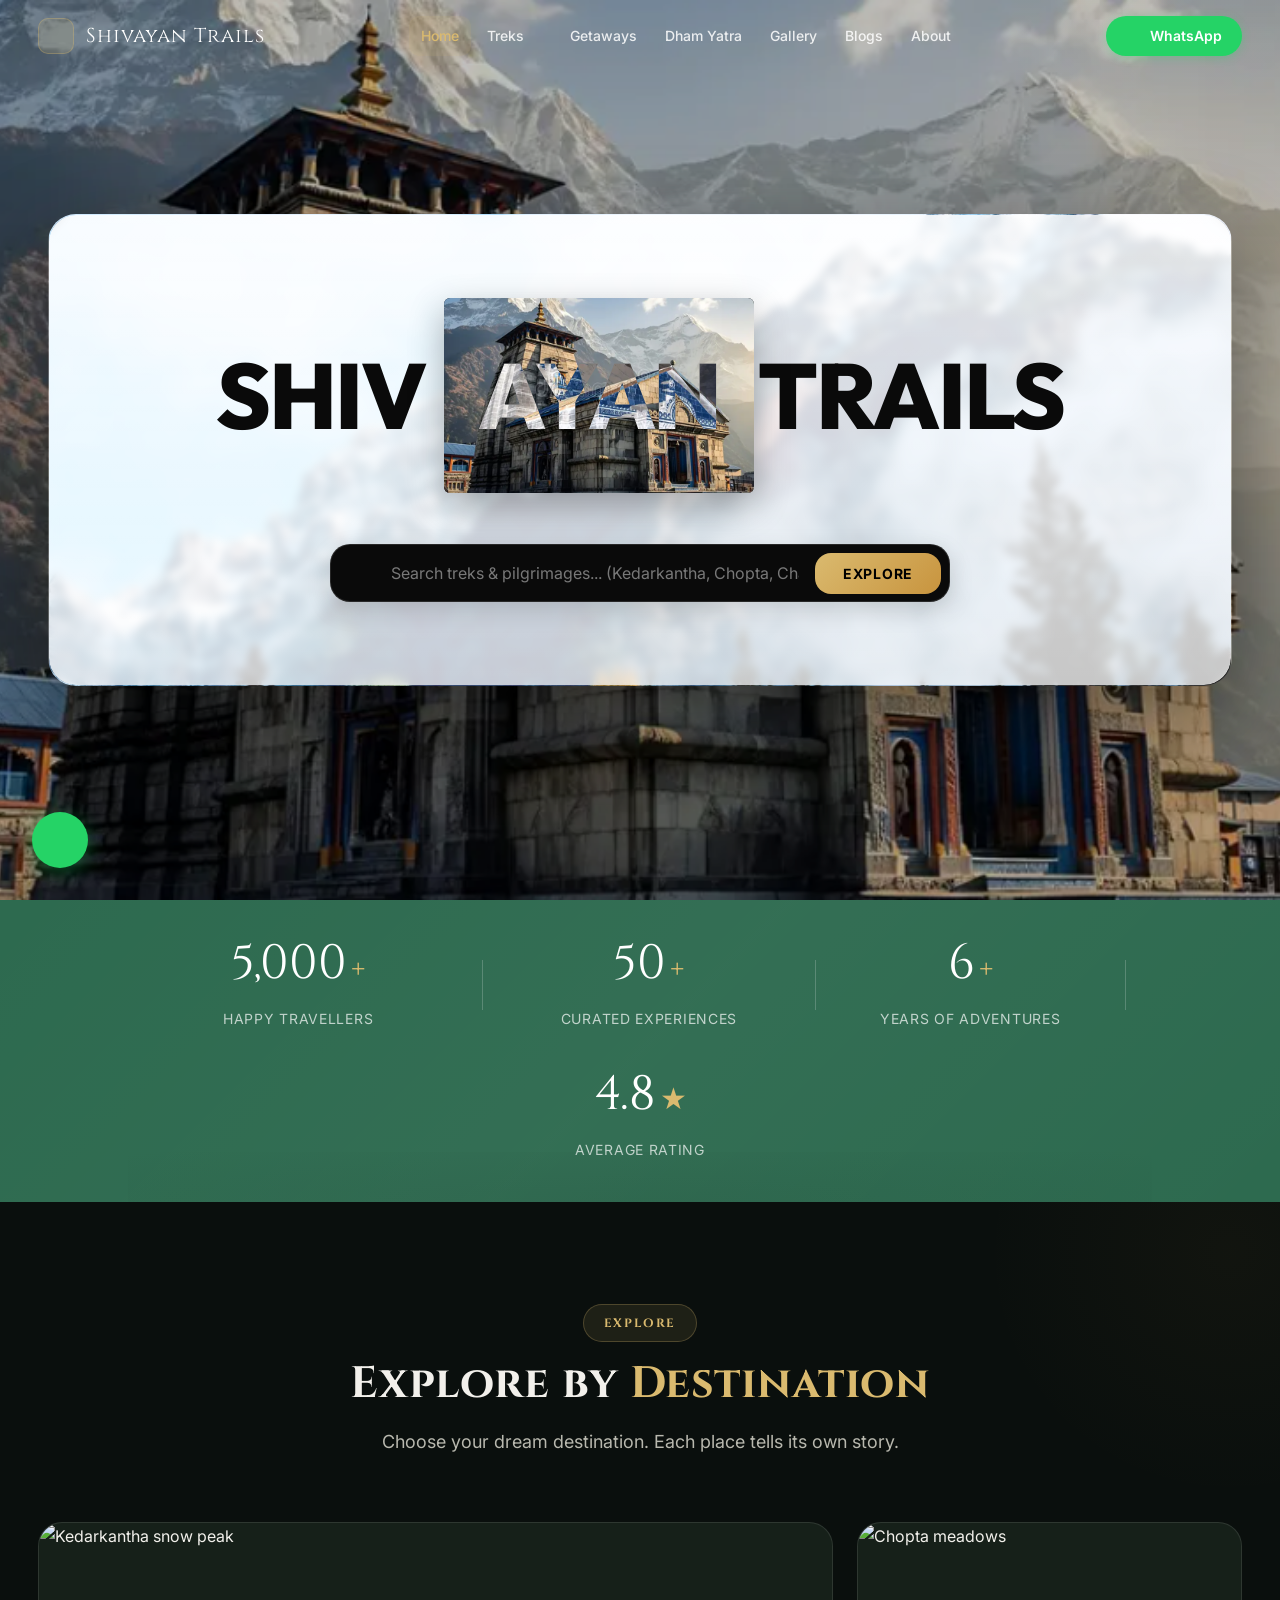
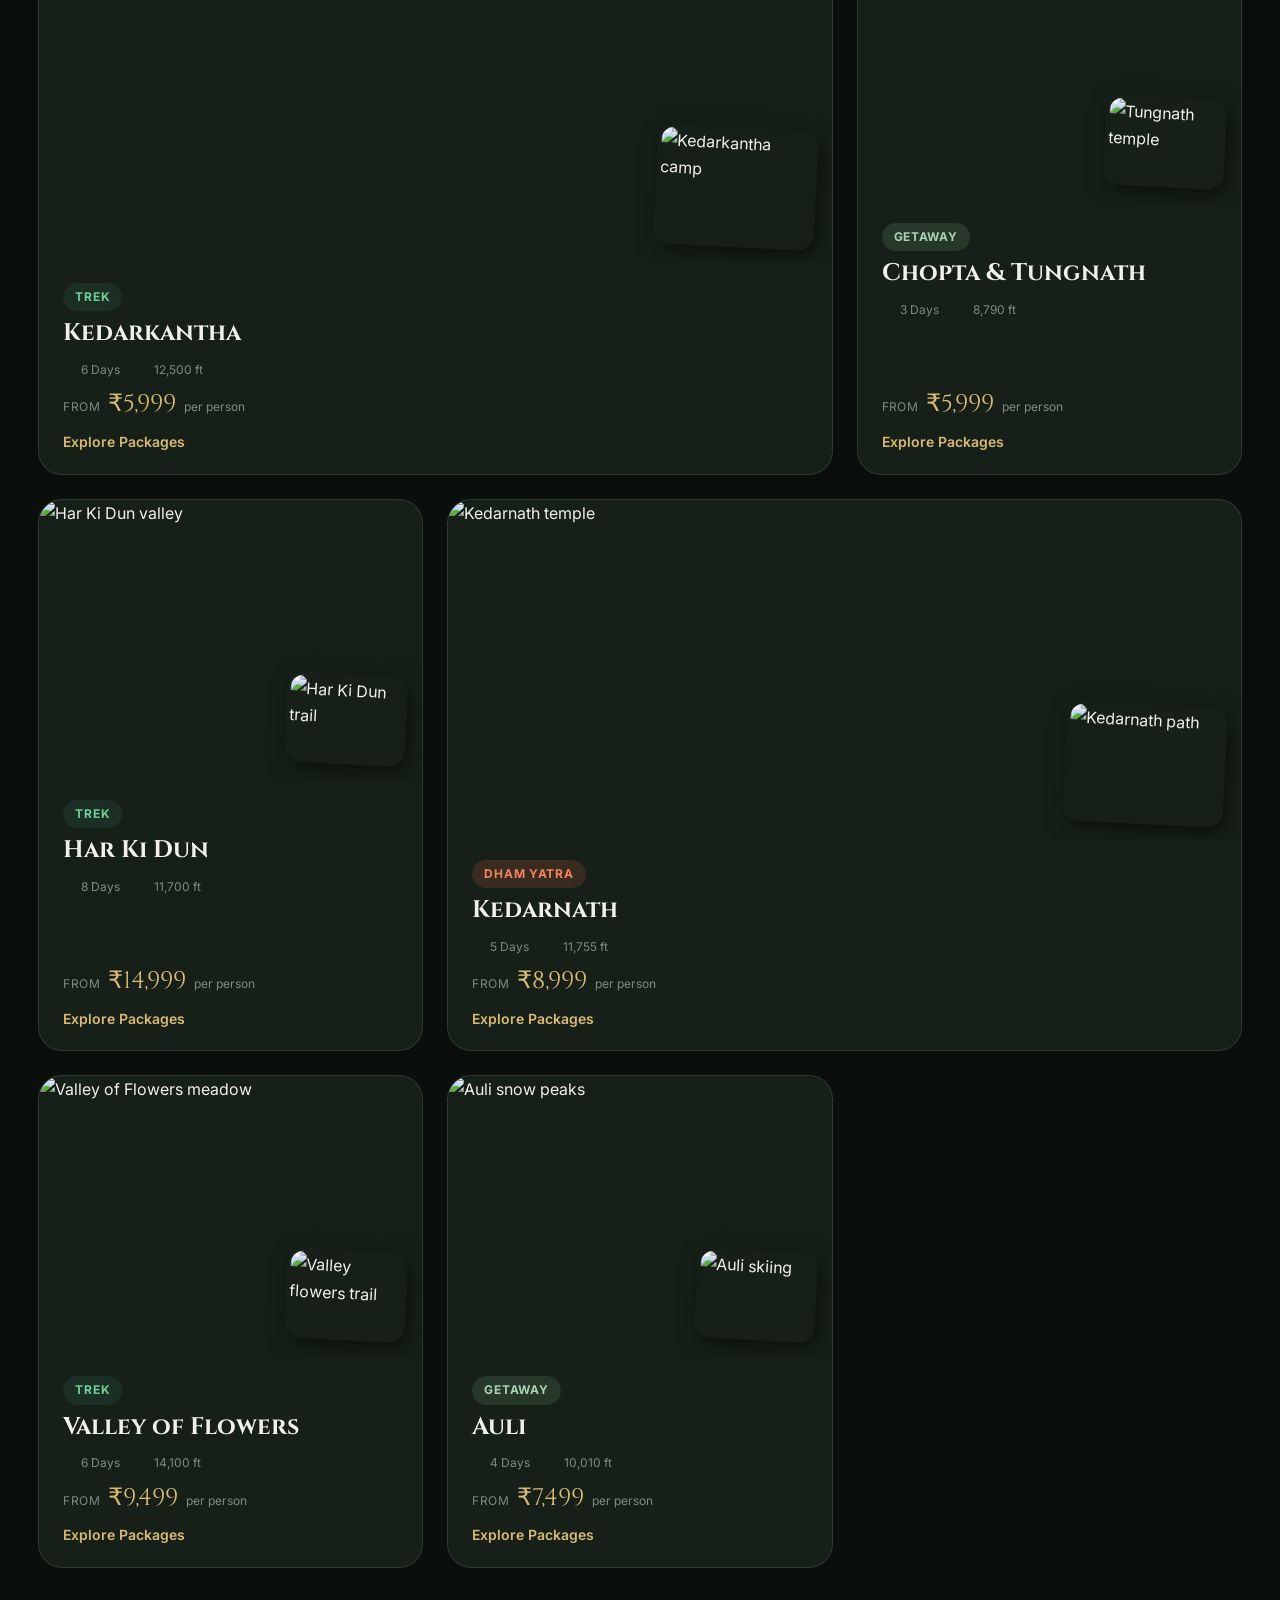
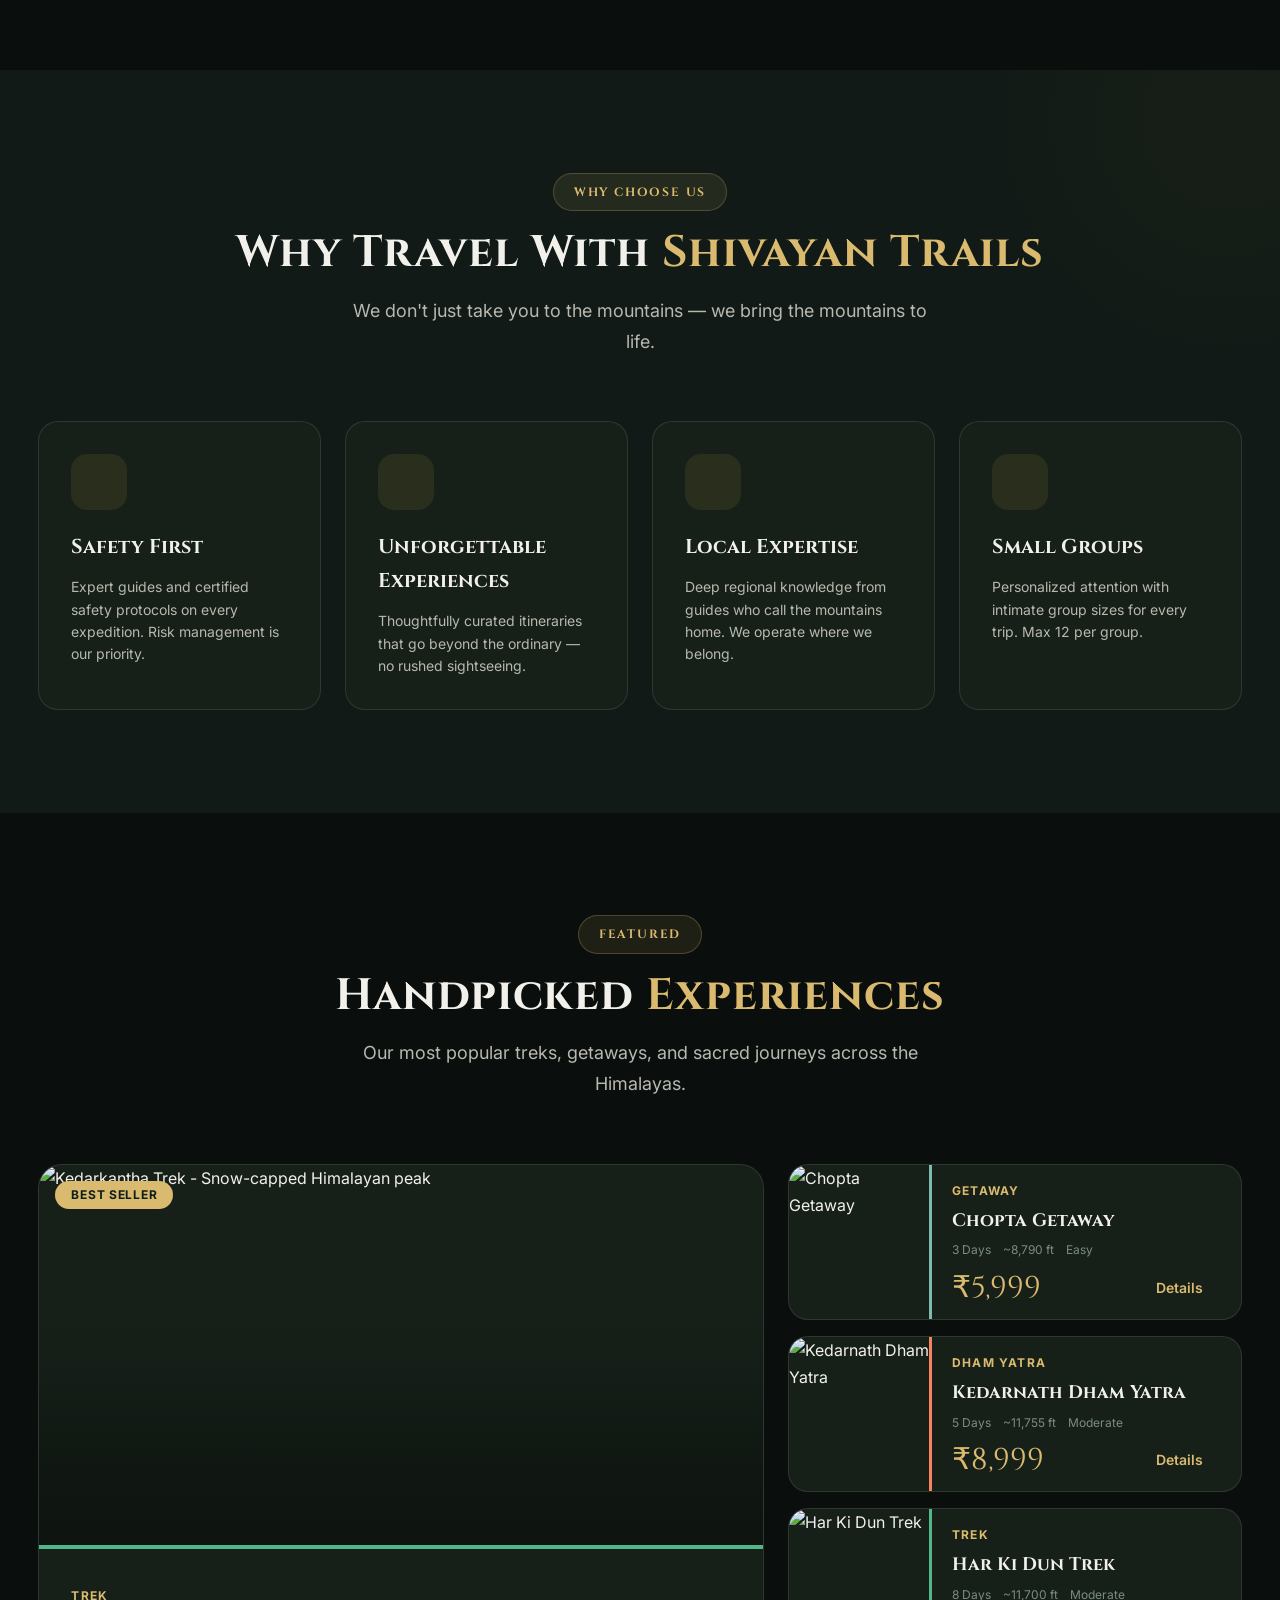
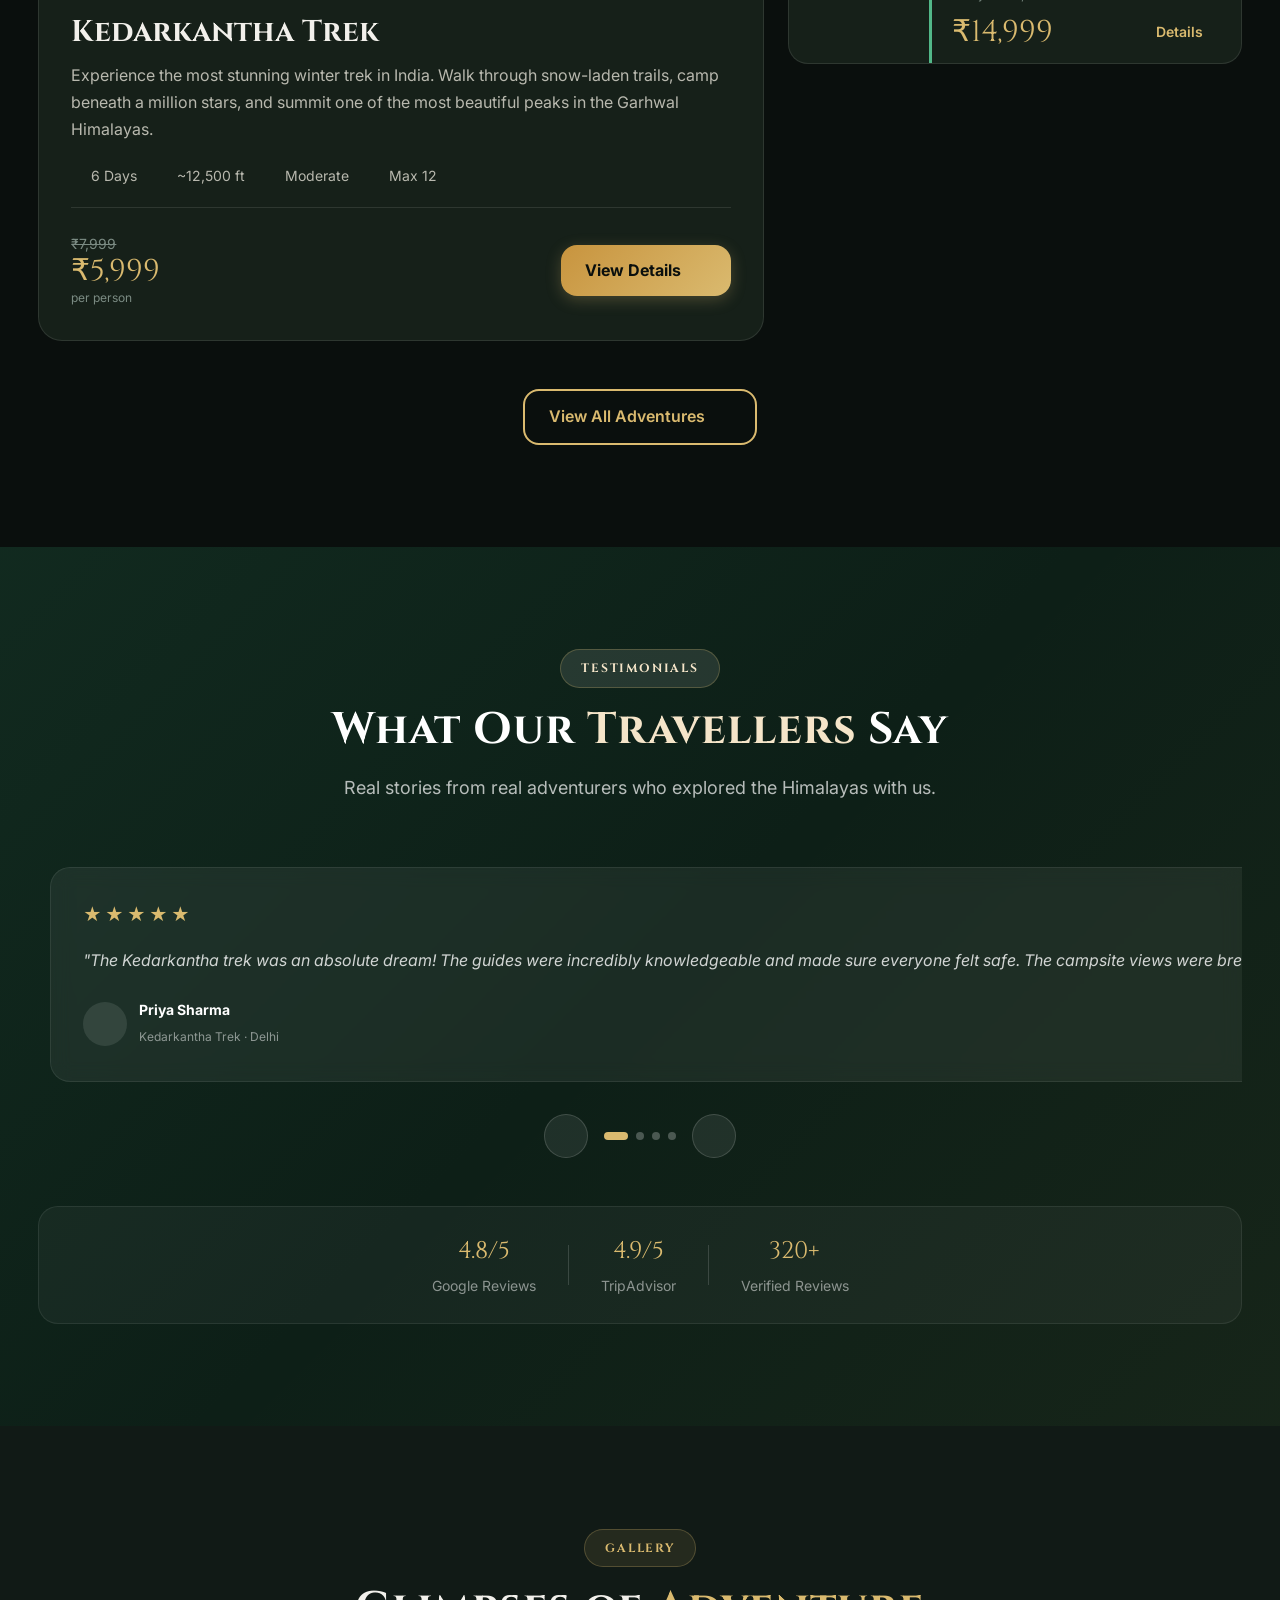
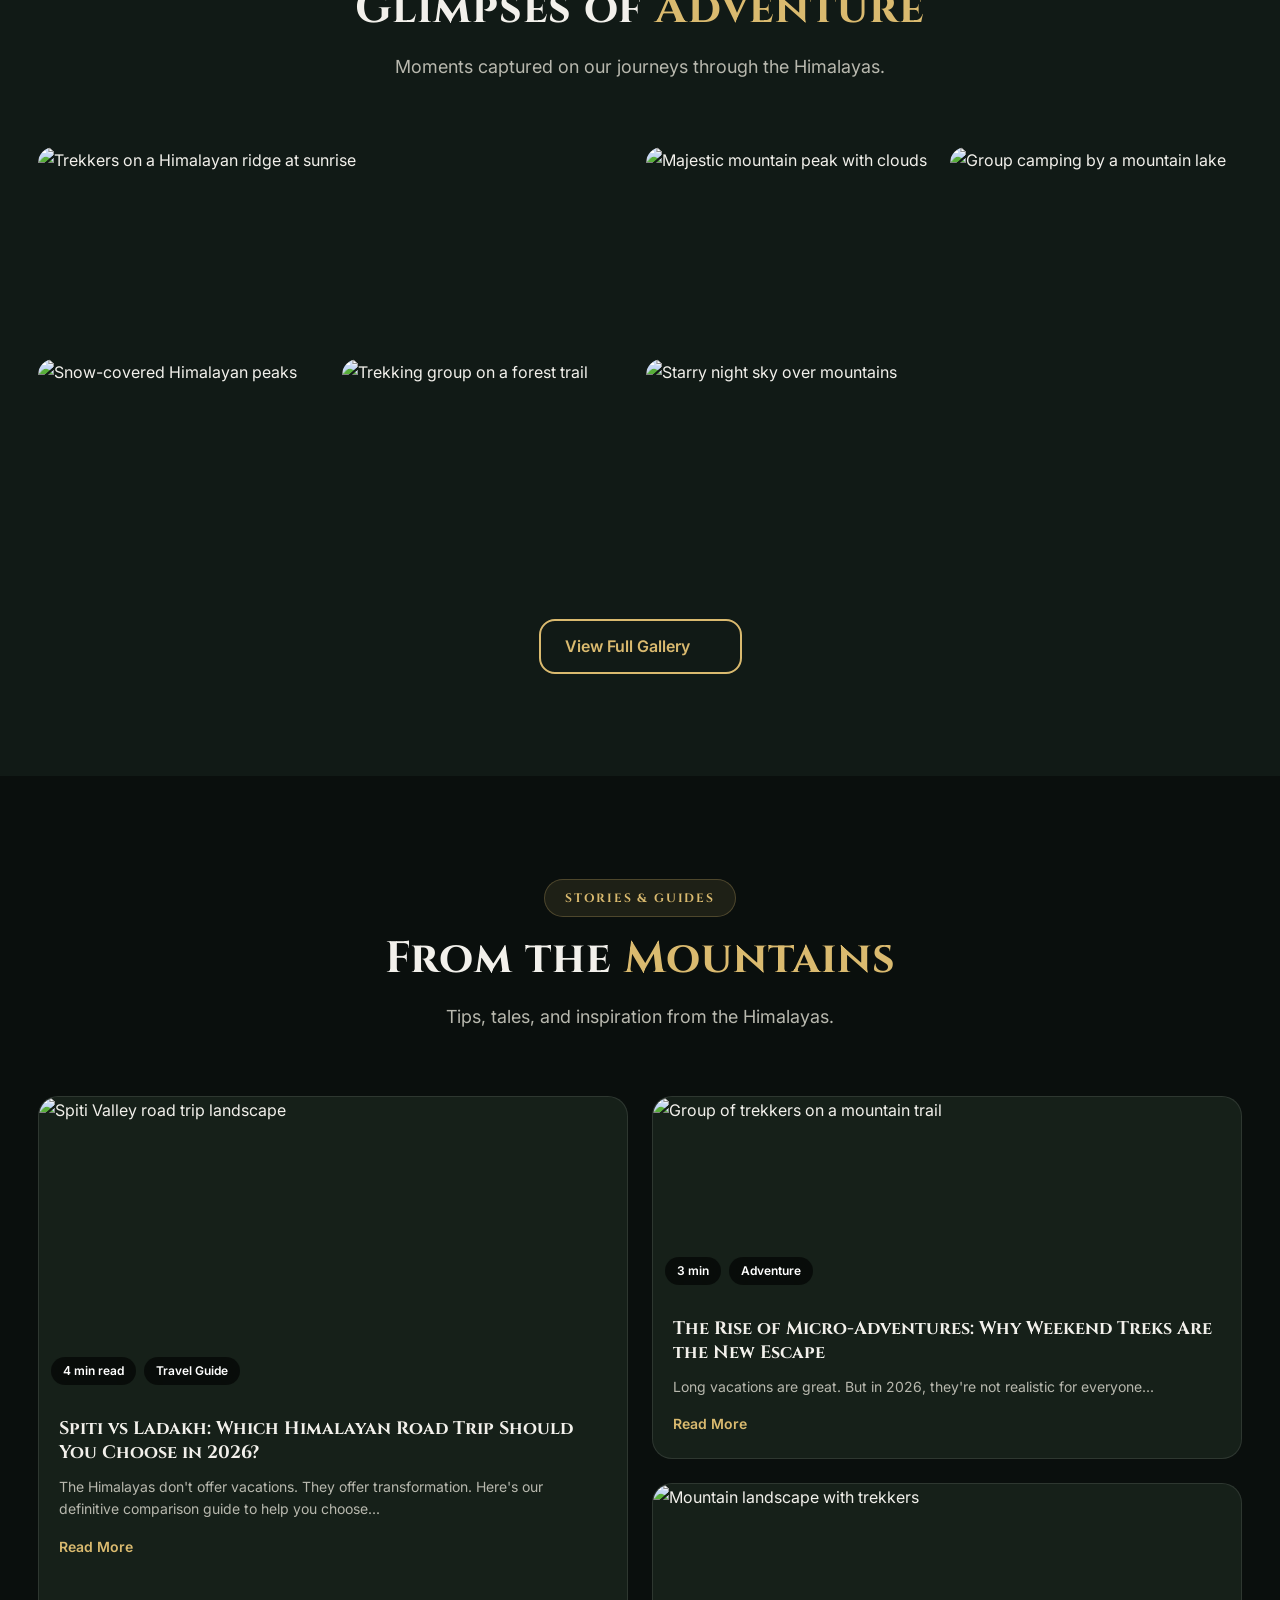
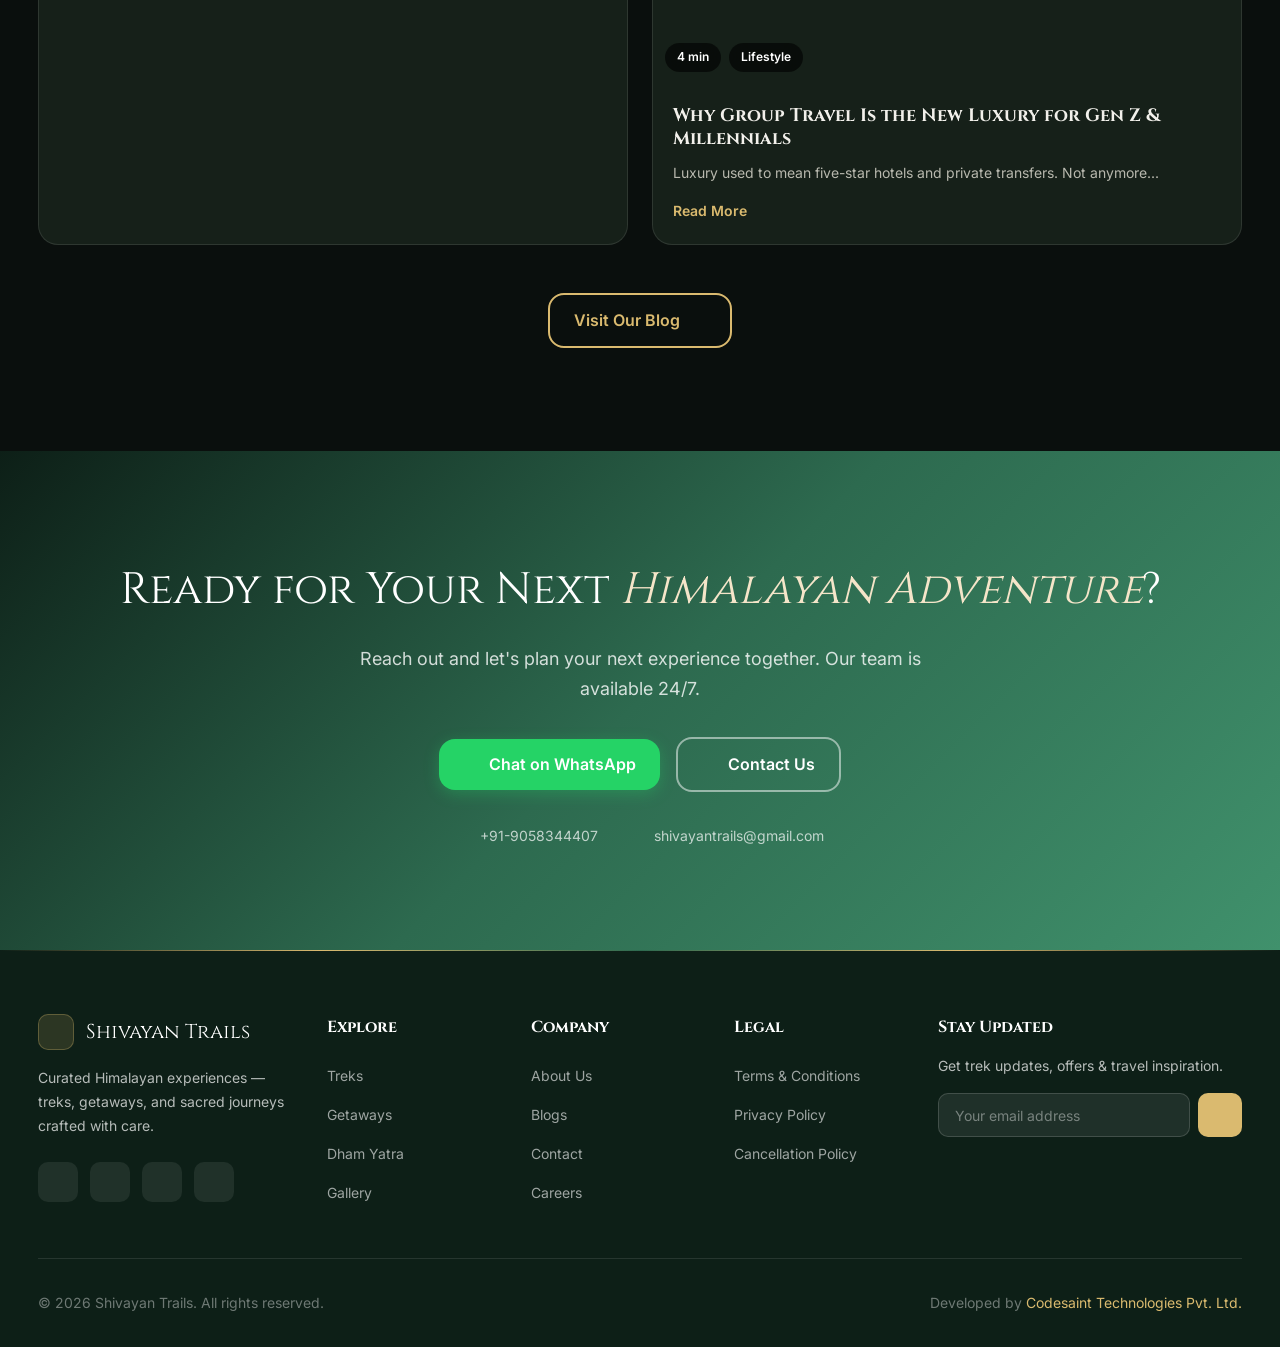
==== commit e26dba1a: "mobile layout" ====
--- a/index.html
+++ b/index.html
@@ -2,7 +2,7 @@
 <html lang="en" data-theme="dark">
 <head>
     <meta charset="UTF-8">
-    <meta name="viewport" content="width=device-width, initial-scale=1.0">
+    <meta name="viewport" content="width=device-width, initial-scale=1.0, maximum-scale=1.0, user-scalable=no">
     <title>Shivayan Trails | Curated Himalayan Treks, Getaways & Sacred Journeys</title>
     <meta name="description" content="Discover curated Himalayan treks, serene getaways, and sacred pilgrimages across Uttarakhand. 5,000+ happy travellers. Expert local guides. Book your adventure today.">
     <meta name="keywords" content="Uttarakhand treks, Himalayan adventures, Kedarkantha trek, Char Dham Yatra, Chopta getaway, mountain travel India">
--- a/css/style.css
+++ b/css/style.css
@@ -128,6 +128,9 @@
     scroll-behavior: smooth;
     -webkit-font-smoothing: antialiased;
     -moz-osx-font-smoothing: grayscale;
+    width: 100%;
+    max-width: 100vw;
+    overflow-x: hidden;
 }
 
 body {
@@ -137,7 +140,10 @@
     color: var(--color-text);
     background-color: var(--color-bg);
     transition: background-color var(--transition-base), color var(--transition-base);
+    width: 100%;
+    max-width: 100vw;
     overflow-x: hidden;
+    position: relative;
 }
 
 a {
@@ -2435,14 +2441,16 @@
         padding: var(--space-8);
         opacity: 0;
         visibility: hidden;
-        transform: translateX(100%);
-        transition: all var(--transition-base);
+        pointer-events: none;
+        display: none;
+        transition: opacity var(--transition-base), visibility var(--transition-base);
     }
 
     .nav-menu.active {
+        display: flex;
         opacity: 1;
         visibility: visible;
-        transform: translateX(0);
+        pointer-events: auto;
     }
 
     .nav-link {
@@ -2586,32 +2594,60 @@
     }
 }
 
-/* Small mobile */
 @media (max-width: 768px) {
+    .hero {
+        padding: clamp(1rem, 3vw, 2rem) clamp(0.75rem, 2vw, 1.25rem);
+    }
+
+    .hero-editorial-wrapper {
+        width: 100%;
+        max-width: 100%;
+    }
+
     .hero-editorial-card {
         padding: var(--space-6) var(--space-4);
         border-radius: 20px;
-        gap: var(--space-4);
+        gap: var(--space-5);
+        max-width: 100%;
+        box-sizing: border-box;
     }
 
     .hero-editorial-title {
         flex-direction: column;
         gap: var(--space-2);
+        align-items: center;
+        text-align: center;
+    }
+
+    .editorial-word {
+        font-size: clamp(2rem, 9vw, 3.2rem);
     }
 
     .editorial-photo-card {
-        width: 180px;
-        height: 110px;
-    }
-
-    .hero-card-footer {
+        width: clamp(140px, 45vw, 220px);
+        height: clamp(90px, 28vw, 140px);
+        margin: 0 auto;
+    }
+
+    .word-overlay {
+        font-size: clamp(2rem, 9vw, 3.2rem);
+    }
+
+    .search-wrapper {
         flex-direction: column;
-        gap: var(--space-3);
+        padding: var(--space-3);
+        border-radius: var(--radius-xl);
+        gap: var(--space-2);
+    }
+
+    .search-wrapper input {
+        width: 100%;
         text-align: center;
-    }
-
-    .hero-corner-tagline {
-        align-items: center;
+        padding: var(--space-2) 0;
+    }
+
+    .search-btn {
+        width: 100%;
     }
 }
 
--- a/css/advanced.css
+++ b/css/advanced.css
@@ -126,7 +126,12 @@
 /* ─── Seamless Cinematic Curtain Loader ─── */
 .page-loader {
     position: fixed;
-    inset: 0;
+    top: 0;
+    left: 0;
+    right: 0;
+    bottom: 0;
+    width: 100vw;
+    height: 100vh;
     z-index: 99999;
     display: flex;
     align-items: center;
@@ -137,6 +142,8 @@
 
 .page-loader.loaded {
     pointer-events: none;
+    visibility: hidden;
+    opacity: 0;
 }
 
 .loader-curtain {
@@ -157,6 +164,10 @@
 .curtain-right {
     right: 0;
     border-left: 1px solid rgba(200, 148, 62, 0.15);
+}
+
+.page-loader.loaded {
+    pointer-events: none;
 }
 
 .page-loader.loaded .curtain-left {
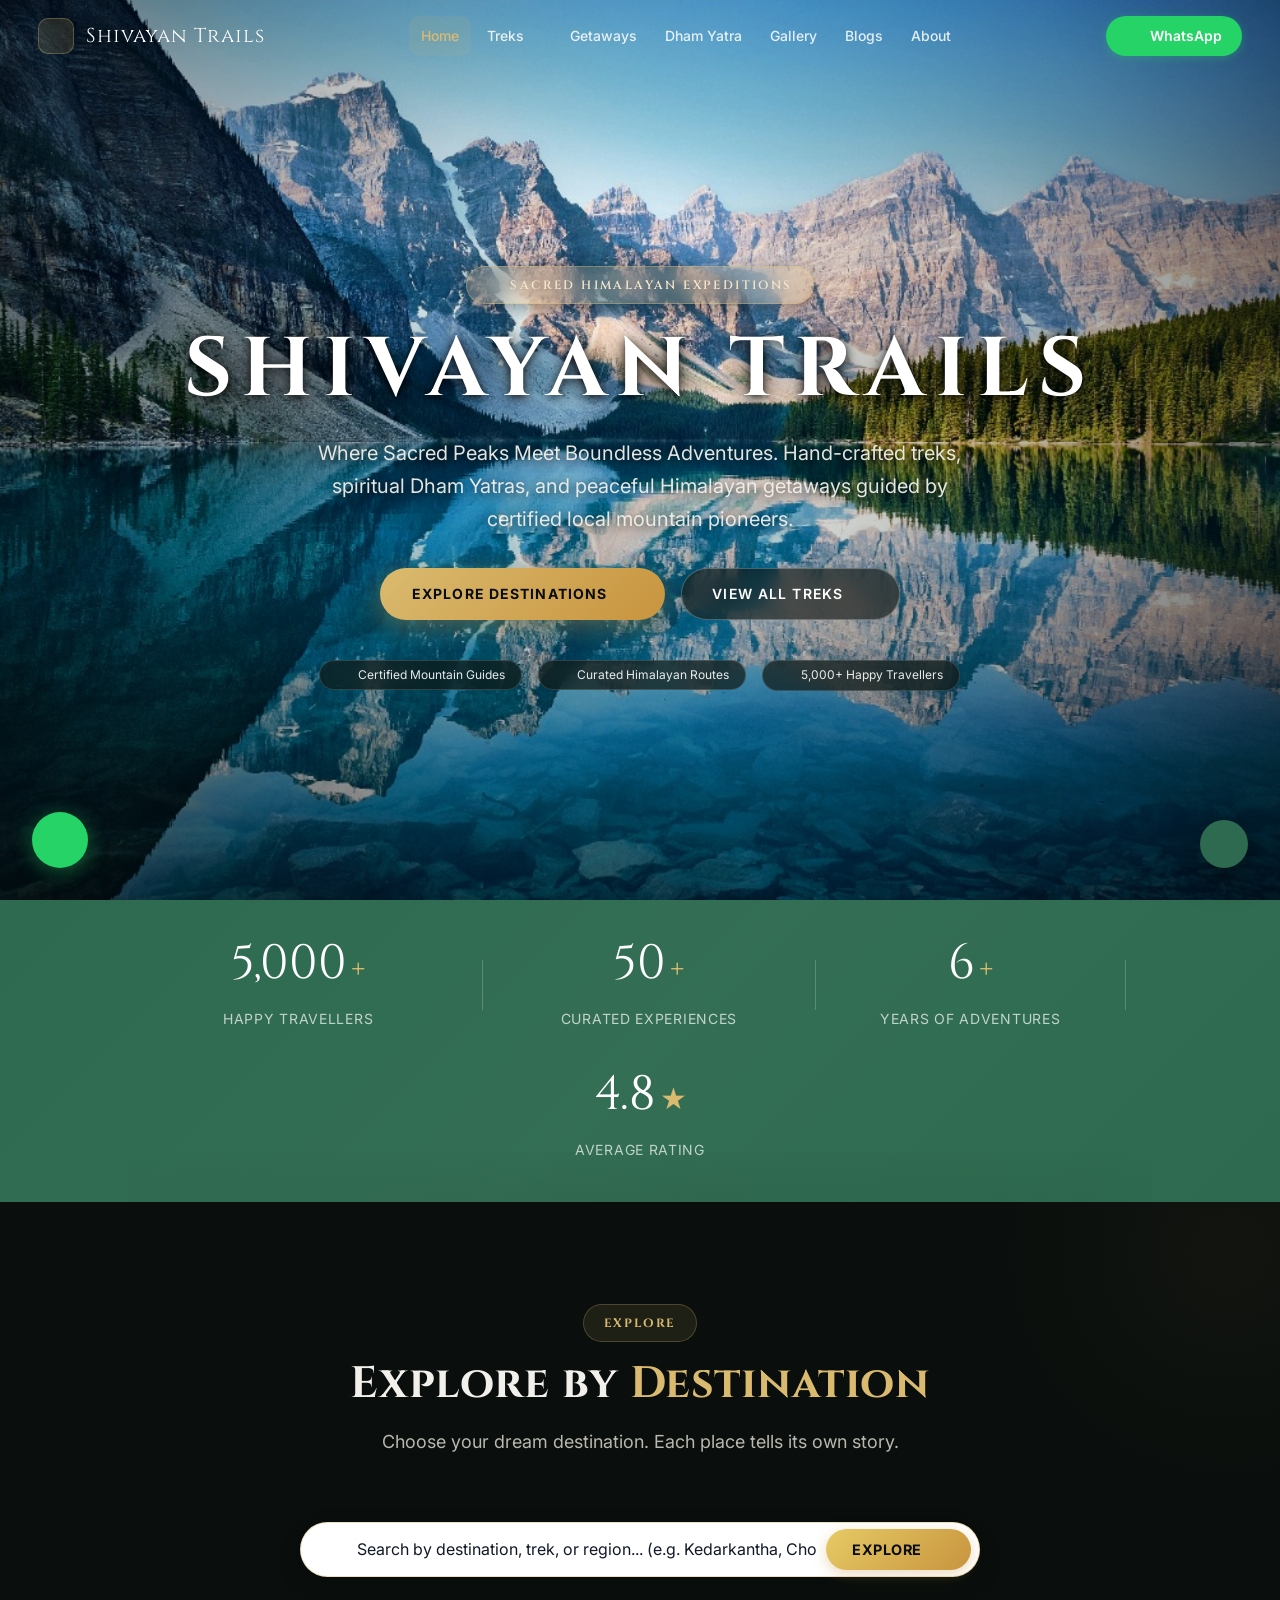
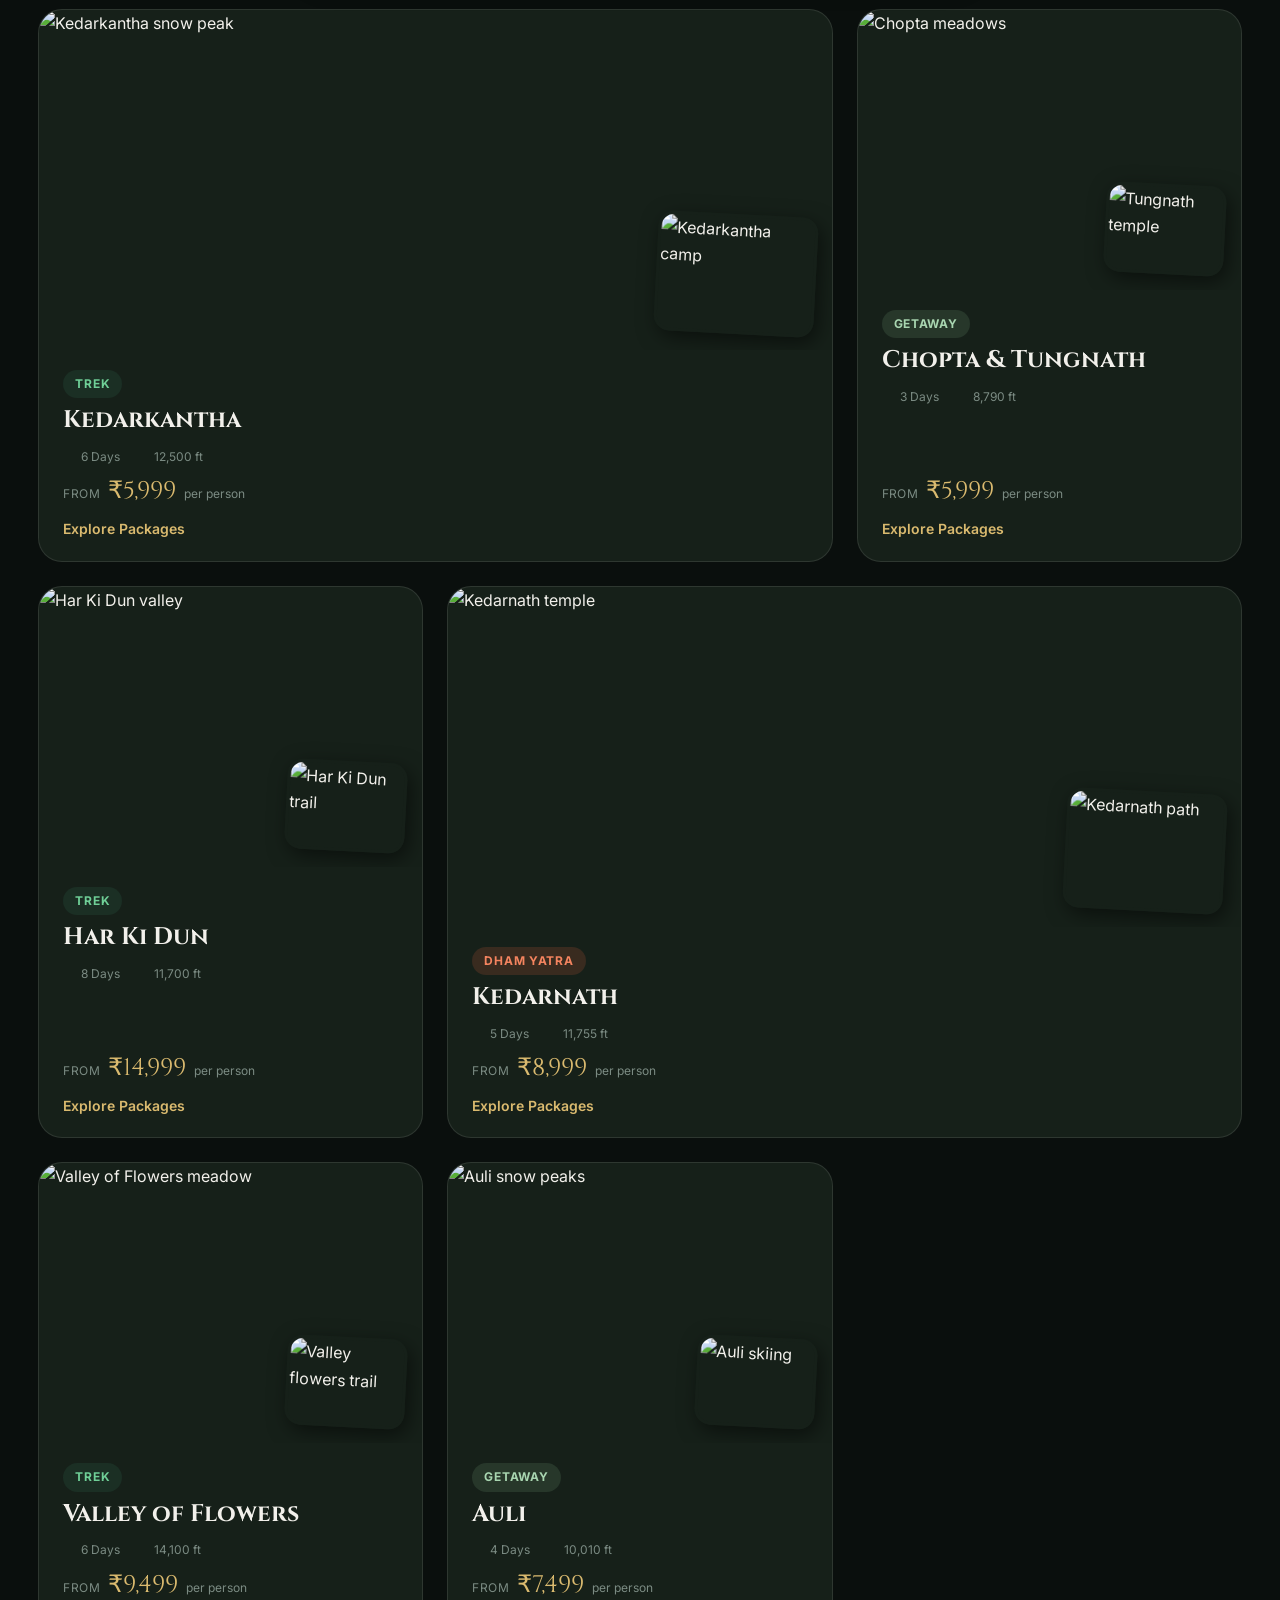
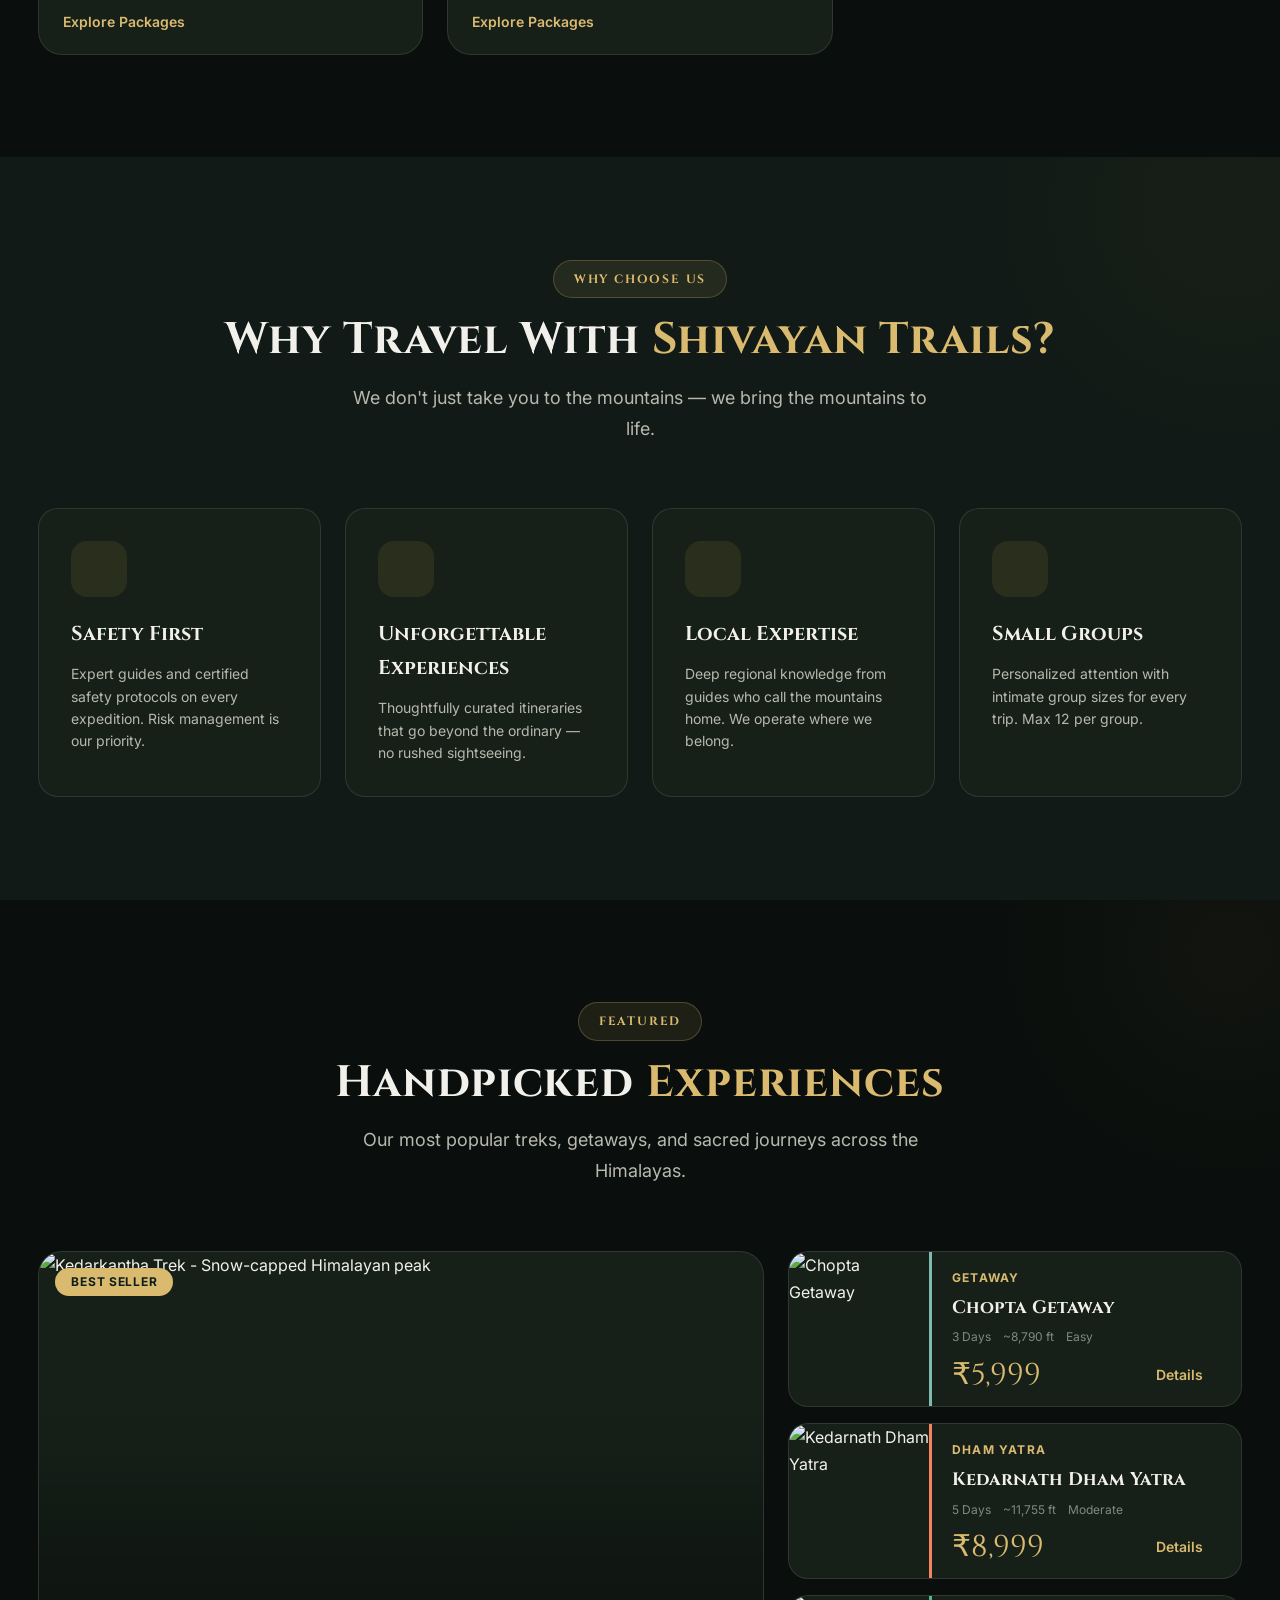
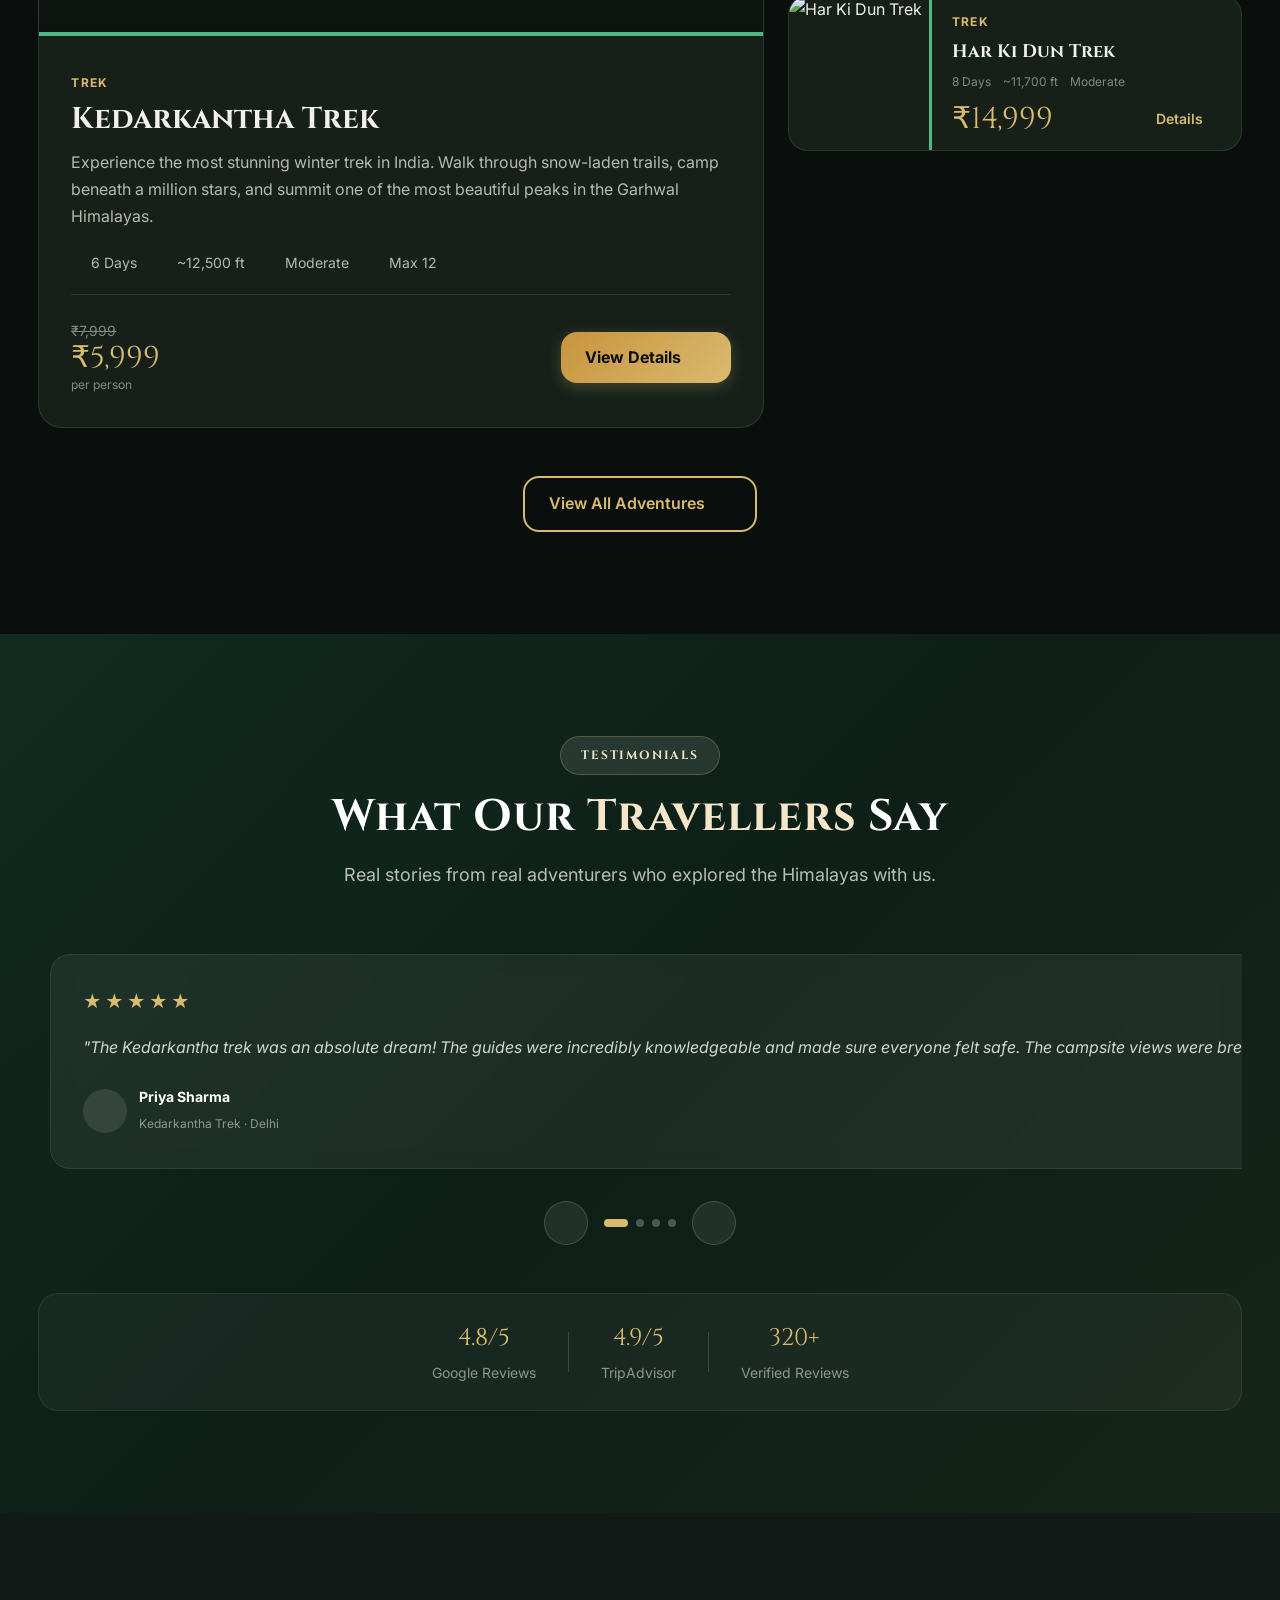
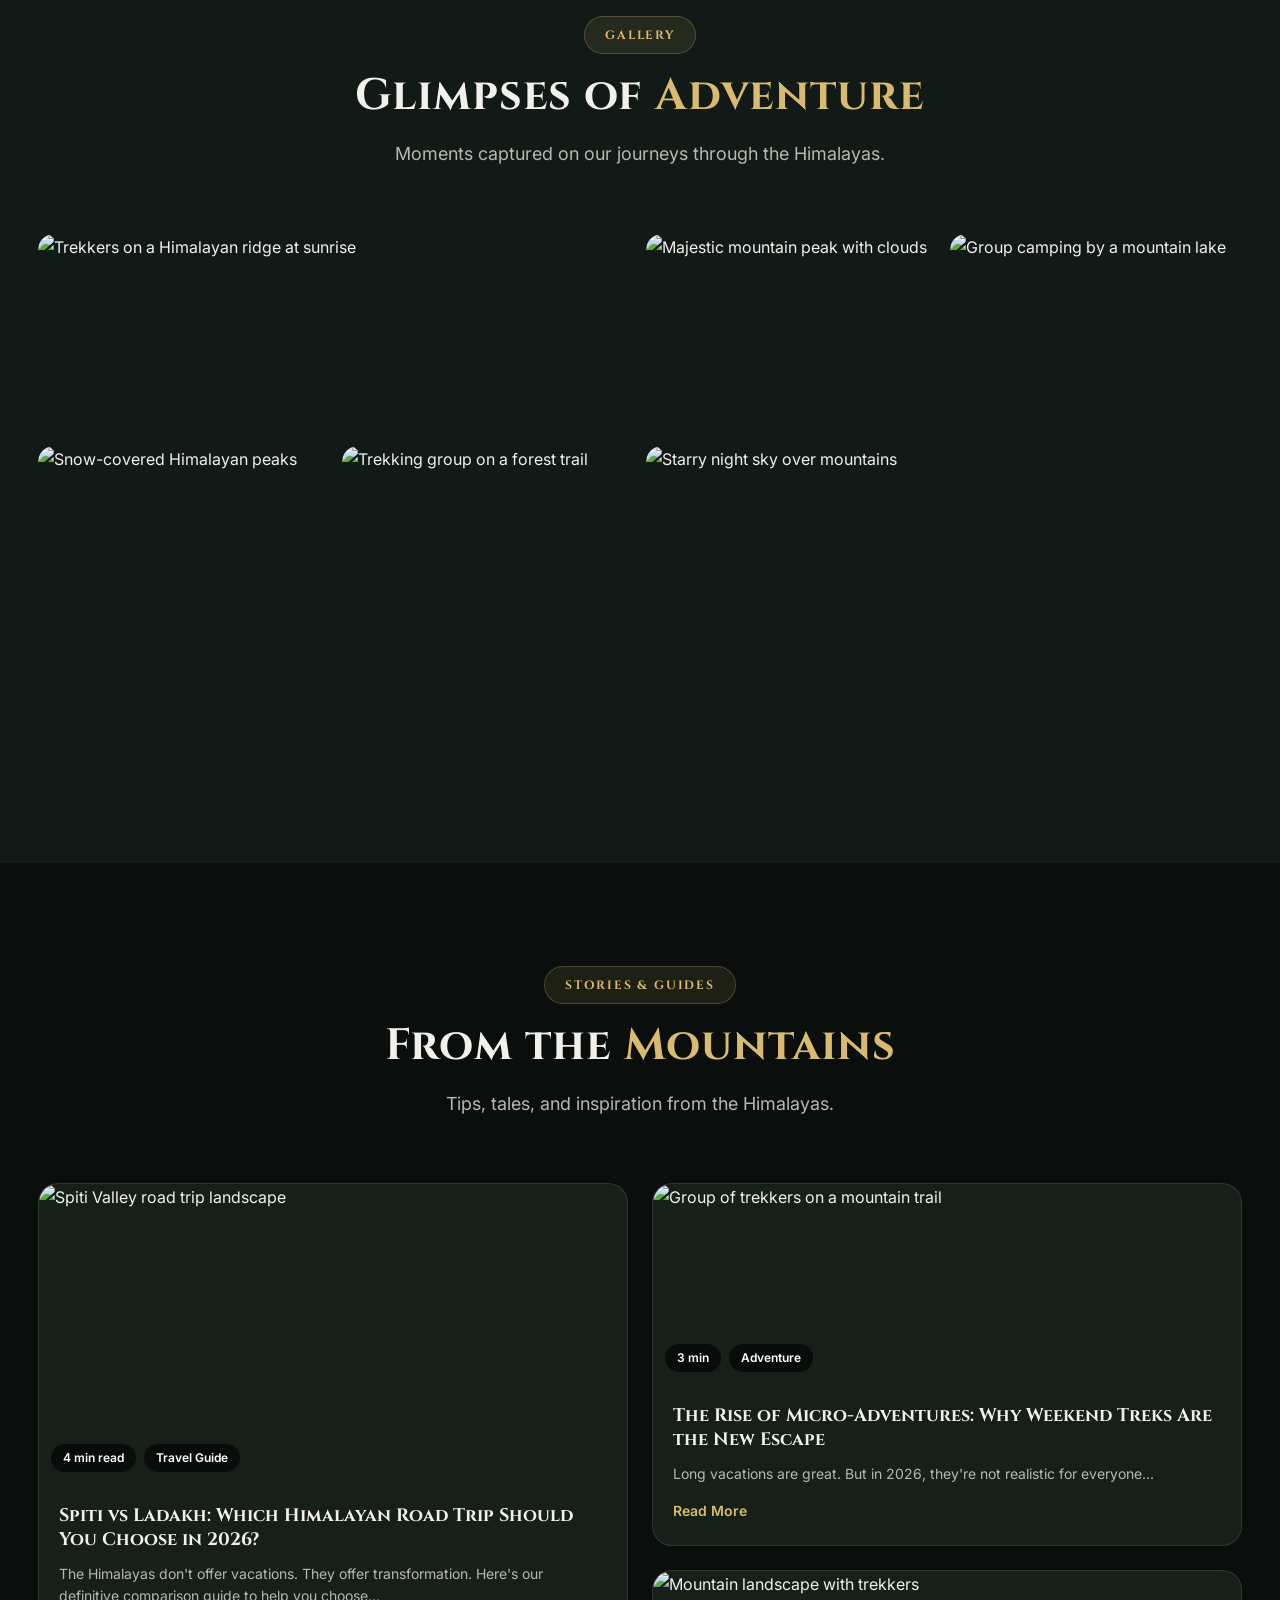
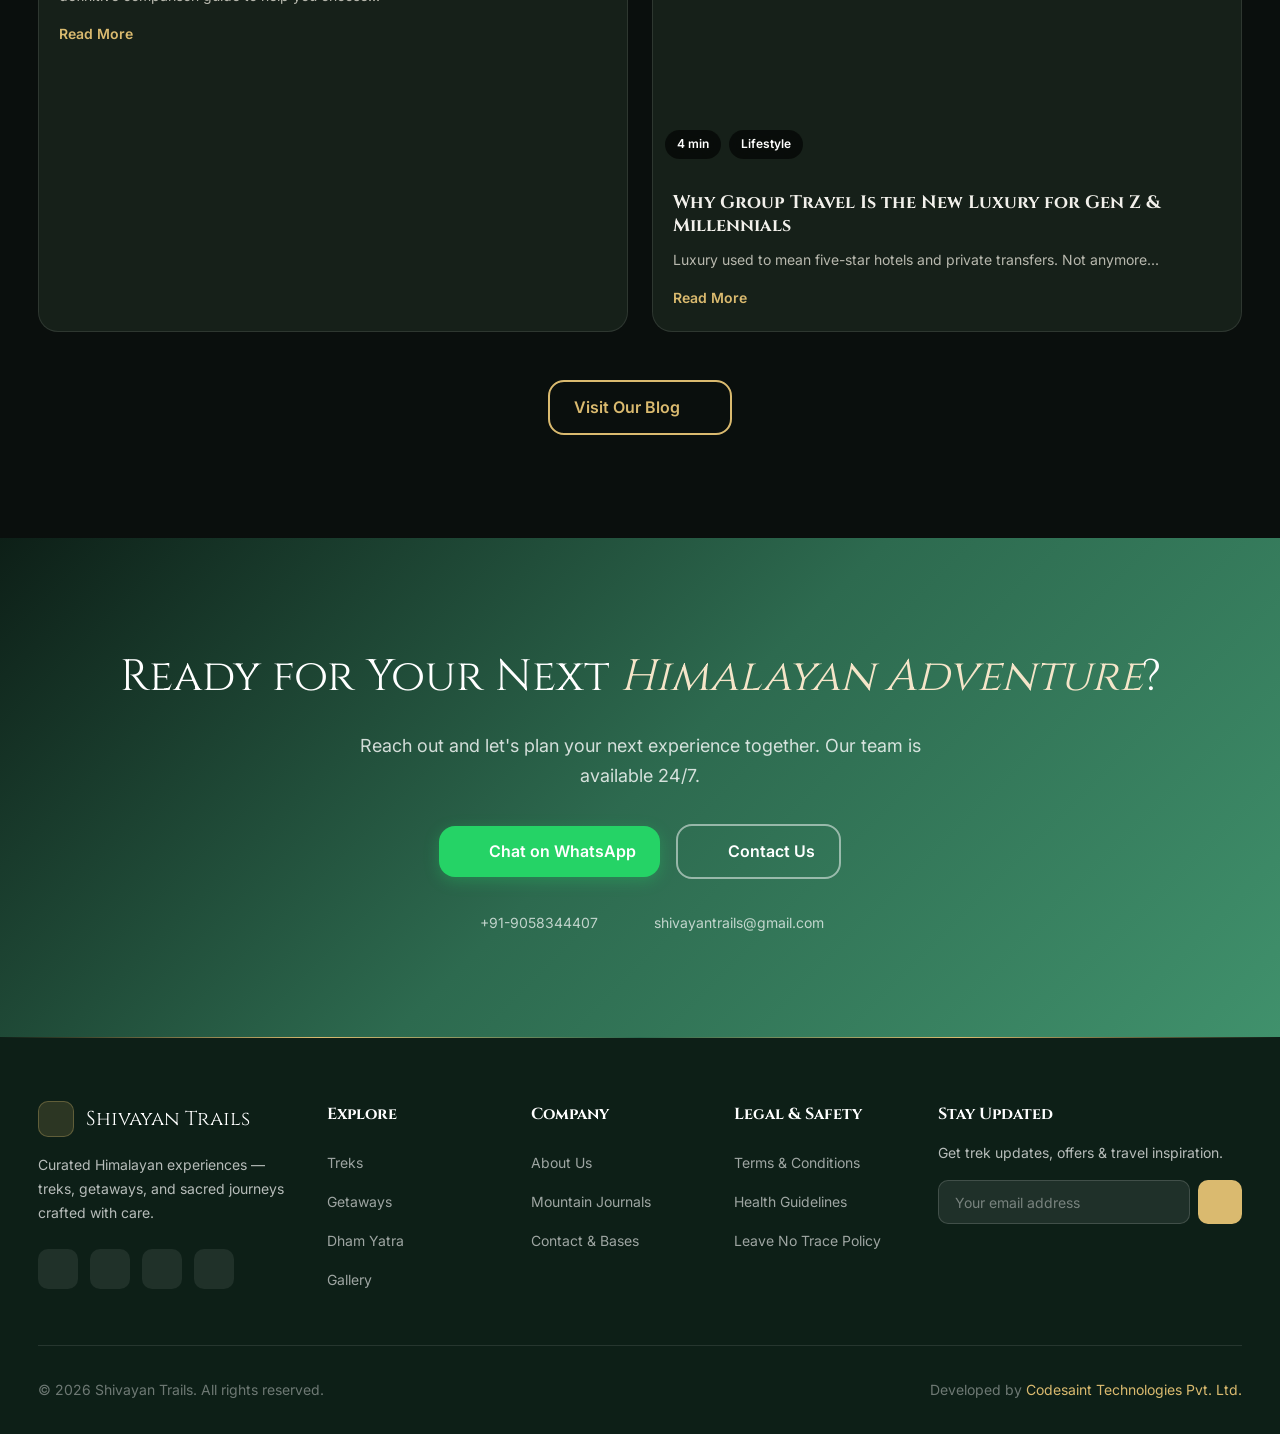
==== commit 8a1740c3: "mobile layout" ====
--- a/index.html
+++ b/index.html
@@ -26,6 +26,7 @@
     <!-- Styles -->
     <link rel="stylesheet" href="css/style.css">
     <link rel="stylesheet" href="css/advanced.css">
+    <link rel="stylesheet" href="css/trips-and-pages.css">
 
     <!-- Schema.org Structured Data -->
     <script type="application/ld+json">
@@ -119,49 +120,49 @@
 
 
     <!-- ═══════════════════════════════════════ -->
-    <!-- HERO — EXACT IMAGE 1 EDITORIAL LAYOUT    -->
+    <!-- HERO — MAJESTIC HIMALAYAN MOUNTAIN HERO  -->
     <!-- ═══════════════════════════════════════ -->
     <section class="hero" id="hero">
         <div class="hero-bg" id="hero-bg">
             <div class="hero-overlay" id="hero-overlay"></div>
         </div>
         
-        <div class="hero-editorial-wrapper">
-            <div class="hero-editorial-card" data-animate="scale-up">
-                <!-- Main Display Title with Center Image Cutout -->
-                <div class="hero-editorial-title">
-                    <span class="editorial-word word-solid">SHIV</span>
-                    <div class="editorial-photo-card">
-                        <img src="assets/images/kedarnath-inset.png" alt="Kedarnath Temple" class="editorial-inset-img">
-                        <span class="editorial-word word-overlay">AYAN</span>
-                    </div>
-                    <span class="editorial-word word-solid">TRAILS</span>
-                </div>
-
-                <!-- Search Container -->
-                <div class="hero-search">
-                    <div class="search-wrapper">
-                        <i data-lucide="search" class="search-icon"></i>
-                        <input type="text" id="hero-search-input" placeholder="Search treks & pilgrimages... (Kedarkantha, Chopta, Char Dham)" autocomplete="off">
-                        <button class="search-btn" id="hero-search-btn">Explore</button>
-                    </div>
-                    <div class="search-suggestions" id="search-suggestions">
-                        <div class="suggestion-group">
-                            <span class="suggestion-label">Popular Expeditions</span>
-                            <a href="treks.html?slug=kedarkantha" class="suggestion-item">
-                                <i data-lucide="mountain"></i> Kedarkantha Trek
-                            </a>
-                            <a href="treks.html?slug=valley-of-flowers" class="suggestion-item">
-                                <i data-lucide="flower-2"></i> Valley of Flowers
-                            </a>
-                            <a href="dham-yatra.html?slug=kedarnath" class="suggestion-item">
-                                <i data-lucide="landmark"></i> Kedarnath Dham Yatra
-                            </a>
-                            <a href="getaways.html?slug=chopta" class="suggestion-item">
-                                <i data-lucide="trees"></i> Chopta Getaway
-                            </a>
-                        </div>
-                    </div>
+        <div class="hero-content" data-animate="fade-up">
+            <div class="hero-tag">
+                <i data-lucide="mountain-snow"></i>
+                <span>Sacred Himalayan Expeditions</span>
+            </div>
+            
+            <h1 class="hero-title">SHIVAYAN TRAILS</h1>
+            
+            <p class="hero-subtitle">
+                Where Sacred Peaks Meet Boundless Adventures. Hand-crafted treks, spiritual Dham Yatras, and peaceful Himalayan getaways guided by certified local mountain pioneers.
+            </p>
+
+            <div class="hero-actions">
+                <a href="#destinations" class="hero-cta-btn">
+                    <span>Explore Destinations</span>
+                    <i data-lucide="compass"></i>
+                </a>
+                <a href="treks.html" class="hero-secondary-btn">
+                    <span>View All Treks</span>
+                    <i data-lucide="arrow-right"></i>
+                </a>
+            </div>
+
+            <!-- Quick Trust Badges -->
+            <div class="hero-badges">
+                <div class="hero-badge-item">
+                    <i data-lucide="shield-check"></i>
+                    <span>Certified Mountain Guides</span>
+                </div>
+                <div class="hero-badge-item">
+                    <i data-lucide="compass"></i>
+                    <span>Curated Himalayan Routes</span>
+                </div>
+                <div class="hero-badge-item">
+                    <i data-lucide="star"></i>
+                    <span>5,000+ Happy Travellers</span>
                 </div>
             </div>
         </div>
@@ -213,6 +214,37 @@
                 <p class="section-subtitle">Choose your dream destination. Each place tells its own story.</p>
             </div>
             
+            <!-- Light-Themed Search Bar in Explore by Destination -->
+            <div class="destination-search-container" data-animate="fade-up" data-delay="100">
+                <div class="destination-search destination-search--light">
+                    <div class="search-wrapper search-wrapper--light">
+                        <i data-lucide="search" class="search-icon"></i>
+                        <input type="text" id="hero-search-input" placeholder="Search by destination, trek, or region... (e.g. Kedarkantha, Chopta, Kedarnath)" autocomplete="off">
+                        <button class="search-btn" id="hero-search-btn" type="button" aria-label="Explore Destinations">
+                            <span>Explore</span>
+                            <i data-lucide="arrow-right"></i>
+                        </button>
+                    </div>
+                    <div class="search-suggestions search-suggestions--light" id="search-suggestions">
+                        <div class="suggestion-group">
+                            <span class="suggestion-label">Popular Expeditions</span>
+                            <a href="treks.html?slug=kedarkantha" class="suggestion-item">
+                                <i data-lucide="mountain"></i> <span>Kedarkantha Trek</span>
+                            </a>
+                            <a href="treks.html?slug=valley-of-flowers" class="suggestion-item">
+                                <i data-lucide="flower-2"></i> <span>Valley of Flowers</span>
+                            </a>
+                            <a href="dham-yatra.html?slug=kedarnath" class="suggestion-item">
+                                <i data-lucide="landmark"></i> <span>Kedarnath Dham Yatra</span>
+                            </a>
+                            <a href="getaways.html?slug=chopta" class="suggestion-item">
+                                <i data-lucide="trees"></i> <span>Chopta Getaway</span>
+                            </a>
+                        </div>
+                    </div>
+                </div>
+            </div>
+            
             <div class="destinations-grid">
                 <!-- Destination 1: Kedarkantha -->
                 <a href="treks.html?slug=kedarkantha" class="destination-card destination-card--large" data-animate="fade-up">
@@ -357,7 +389,7 @@
         <div class="container">
             <div class="section-header" data-animate="fade-up">
                 <span class="section-tag">Why Choose Us</span>
-                <h2 class="section-title">Why Travel With <span class="highlight">Shivayan Trails</span></h2>
+                <h2 class="section-title">Why Travel With <span class="highlight">Shivayan Trails?</span></h2>
                 <p class="section-subtitle">We don't just take you to the mountains — we bring the mountains to life.</p>
             </div>
             
@@ -822,18 +854,17 @@
                     <h4>Company</h4>
                     <ul>
                         <li><a href="about.html">About Us</a></li>
-                        <li><a href="blogs.html">Blogs</a></li>
-                        <li><a href="contact.html">Contact</a></li>
-                        <li><a href="careers.html">Careers</a></li>
+                        <li><a href="blogs.html">Mountain Journals</a></li>
+                        <li><a href="contact.html">Contact & Bases</a></li>
                     </ul>
                 </div>
                 
                 <div class="footer-links">
-                    <h4>Legal</h4>
+                    <h4>Legal & Safety</h4>
                     <ul>
                         <li><a href="terms.html">Terms & Conditions</a></li>
-                        <li><a href="privacy.html">Privacy Policy</a></li>
-                        <li><a href="refund.html">Cancellation Policy</a></li>
+                        <li><a href="terms.html#health">Health Guidelines</a></li>
+                        <li><a href="terms.html#safety">Leave No Trace Policy</a></li>
                     </ul>
                 </div>
                 
@@ -902,7 +933,9 @@
         </div>
     </div>
 
+    <script src="js/trips-data.js"></script>
     <script src="js/main.js"></script>
     <script src="js/advanced.js"></script>
+    <script src="js/app.js"></script>
 </body>
 </html>
--- a/css/style.css
+++ b/css/style.css
@@ -129,7 +129,7 @@
     -webkit-font-smoothing: antialiased;
     -moz-osx-font-smoothing: grayscale;
     width: 100%;
-    max-width: 100vw;
+    max-width: 100%;
     overflow-x: hidden;
 }
 
@@ -141,7 +141,7 @@
     background-color: var(--color-bg);
     transition: background-color var(--transition-base), color var(--transition-base);
     width: 100%;
-    max-width: 100vw;
+    max-width: 100%;
     overflow-x: hidden;
     position: relative;
 }
@@ -523,265 +523,390 @@
 
 
 /* ═══════════════════════════════════════════════════════════════
-   HERO SECTION — EXACT IMAGE 1 EDITORIAL MAGAZINE LAYOUT
-   Full-bleed background photo → white floating card → inset photo
+   HERO SECTION — MAJESTIC HIMALAYAN MOUNTAIN HERO
+   Pure mountaineering aesthetic highlighting the majestic peaks
    ═══════════════════════════════════════════════════════════════ */
 .hero {
     position: relative;
     min-height: 100vh;
+    min-height: 100dvh;
     display: flex;
     align-items: center;
     justify-content: center;
-    padding: clamp(1.5rem, 4vw, 3rem);
+    padding: calc(var(--navbar-height) + var(--space-8)) var(--container-padding) var(--space-12);
     overflow: hidden;
 }
 
-/* Layer 1: Full-viewport Kedarnath background image (Static, No Scroll Zoom) */
+/* Layer 1: Full-viewport mountain background image */
 .hero-bg {
     position: absolute;
     inset: 0;
-    background: url('../assets/images/kedarnath-hero.png') center center/cover no-repeat;
+    background: url('../assets/images/himalaya-hero-bg.jpg') center 18% / cover no-repeat;
+    filter: brightness(1.18) contrast(1.04);
+    transform: scale(1.02);
 }
 
 .hero-overlay {
     position: absolute;
     inset: 0;
-    background: rgba(0, 0, 0, 0.25);
-}
-
-/* Outer Wrapper */
-.hero-editorial-wrapper {
+    background: radial-gradient(
+        ellipse at center 35%,
+        rgba(6, 12, 16, 0.12) 0%,
+        rgba(6, 12, 16, 0.45) 55%,
+        rgba(6, 12, 16, 0.82) 100%
+    );
+}
+
+.hero-content {
     position: relative;
     z-index: 2;
+    max-width: 960px;
+    margin: 0 auto;
+    text-align: center;
+    display: flex;
+    flex-direction: column;
+    align-items: center;
+    gap: var(--space-4);
+}
+
+.hero-tag {
+    display: inline-flex;
+    align-items: center;
+    gap: var(--space-2);
+    padding: var(--space-2) var(--space-5);
+    background: rgba(218, 186, 111, 0.15);
+    border: 1px solid rgba(218, 186, 111, 0.4);
+    border-radius: var(--radius-full);
+    color: var(--color-gold-light);
+    font-family: 'Cinzel', serif;
+    font-size: var(--text-xs);
+    font-weight: 600;
+    letter-spacing: 0.2em;
+    text-transform: uppercase;
+    backdrop-filter: blur(12px);
+    -webkit-backdrop-filter: blur(12px);
+    box-shadow: 0 4px 20px rgba(0, 0, 0, 0.4);
+}
+
+.hero-tag svg, .hero-tag i {
+    width: 15px;
+    height: 15px;
+    color: var(--color-gold);
+}
+
+.hero-title {
+    font-family: 'Cinzel', 'Playfair Display', Georgia, serif;
+    font-size: clamp(2.4rem, 7vw, 5.2rem);
+    font-weight: 700;
+    letter-spacing: 0.12em;
+    line-height: 1.12;
+    color: #FFFFFF;
+    text-transform: uppercase;
+    text-shadow: 0 4px 30px rgba(0, 0, 0, 0.8), 0 2px 10px rgba(0, 0, 0, 0.9);
+    margin: var(--space-1) 0;
+}
+
+.hero-subtitle {
+    font-family: var(--font-body);
+    font-size: clamp(1rem, 2vw, 1.25rem);
+    color: rgba(242, 240, 235, 0.94);
+    max-width: 680px;
+    line-height: 1.65;
+    text-shadow: 0 2px 12px rgba(0, 0, 0, 0.8);
+    margin-bottom: var(--space-2);
+}
+
+/* ── Hero Actions ── */
+.hero-actions {
+    display: flex;
+    align-items: center;
+    justify-content: center;
+    gap: var(--space-4);
+    flex-wrap: wrap;
+    margin: var(--space-2) 0 var(--space-3);
+    z-index: 2;
+}
+
+.hero-cta-btn {
+    display: inline-flex;
+    align-items: center;
+    gap: 10px;
+    padding: 14px 32px;
+    background: linear-gradient(135deg, var(--color-gold) 0%, var(--color-gold-dark) 100%);
+    color: #080C0A;
+    font-family: var(--font-body);
+    font-size: var(--text-sm);
+    font-weight: 700;
+    letter-spacing: 0.08em;
+    text-transform: uppercase;
+    border-radius: var(--radius-full);
+    text-decoration: none;
+    box-shadow: 0 6px 24px rgba(200, 148, 62, 0.4);
+    transition: all var(--transition-base);
+}
+
+.hero-cta-btn:hover {
+    background: linear-gradient(135deg, var(--color-gold-light) 0%, var(--color-gold) 100%);
+    transform: translateY(-2px) scale(1.02);
+    box-shadow: 0 10px 30px rgba(200, 148, 62, 0.6);
+    color: #000000;
+}
+
+.hero-cta-btn svg, .hero-cta-btn i {
+    width: 16px;
+    height: 16px;
+    transition: transform var(--transition-fast);
+}
+
+.hero-cta-btn:hover svg, .hero-cta-btn:hover i {
+    transform: rotate(45deg);
+}
+
+.hero-secondary-btn {
+    display: inline-flex;
+    align-items: center;
+    gap: 10px;
+    padding: 13px 30px;
+    background: rgba(10, 18, 14, 0.6);
+    border: 1.5px solid rgba(255, 255, 255, 0.25);
+    color: #FFFFFF;
+    font-family: var(--font-body);
+    font-size: var(--text-sm);
+    font-weight: 600;
+    letter-spacing: 0.08em;
+    text-transform: uppercase;
+    border-radius: var(--radius-full);
+    text-decoration: none;
+    backdrop-filter: blur(10px);
+    -webkit-backdrop-filter: blur(10px);
+    transition: all var(--transition-base);
+}
+
+.hero-secondary-btn:hover {
+    background: rgba(255, 255, 255, 0.15);
+    border-color: var(--color-gold);
+    color: var(--color-gold-light);
+    transform: translateY(-2px);
+}
+
+.hero-secondary-btn svg, .hero-secondary-btn i {
+    width: 16px;
+    height: 16px;
+    transition: transform var(--transition-fast);
+}
+
+.hero-secondary-btn:hover svg, .hero-secondary-btn:hover i {
+    transform: translateX(4px);
+}
+
+.hero-badges {
+    display: flex;
+    align-items: center;
+    justify-content: center;
+    gap: var(--space-4);
+    flex-wrap: wrap;
+    margin-top: var(--space-3);
+}
+
+.hero-badge-item {
+    display: inline-flex;
+    align-items: center;
+    gap: var(--space-2);
+    padding: var(--space-1) var(--space-4);
+    background: rgba(14, 24, 20, 0.7);
+    border: 1px solid rgba(255, 255, 255, 0.15);
+    border-radius: var(--radius-full);
+    font-size: var(--text-xs);
+    color: rgba(255, 255, 255, 0.9);
+    backdrop-filter: blur(10px);
+    -webkit-backdrop-filter: blur(10px);
+}
+
+.hero-badge-item svg, .hero-badge-item i {
+    width: 14px;
+    height: 14px;
+    color: var(--color-gold);
+}
+
+/* ═══════════════════════════════════════════════════════════════
+   LIGHT THEMED SEARCH BAR (Explore by Destination)
+   ═══════════════════════════════════════════════════════════════ */
+.destination-search-container {
+    max-width: 680px;
     width: 100%;
-    max-width: 1540px;
-    margin: 0 auto;
-}
-
-/* Layer 2: Floating Editorial Card with Mountain Image Background */
-.hero-editorial-card {
-    background: url('../assets/images/mountain-card-bg.jpg') center center / cover no-repeat;
-    border-radius: 28px;
-    padding: clamp(3.5rem, 6.5vw, 6rem) clamp(2.5rem, 5vw, 4.5rem);
-    box-shadow: 0 35px 95px rgba(0, 0, 0, 0.45);
-    display: flex;
-    flex-direction: column;
-    align-items: center;
-    justify-content: center;
-    gap: clamp(2.5rem, 4vw, 4rem);
+    margin: 0 auto var(--space-8);
     position: relative;
-    overflow: hidden;
-    border: 1px solid rgba(255, 255, 255, 0.2);
-}
-
-.hero-editorial-card::before {
-    content: '';
-    position: absolute;
-    inset: 0;
-    background: linear-gradient(180deg, rgba(255, 255, 255, 0.88) 0%, rgba(255, 255, 255, 0.78) 100%);
-    backdrop-filter: blur(4px);
-    -webkit-backdrop-filter: blur(4px);
-    z-index: 0;
-}
-
-/* ── Editorial Title: Ranade SHIV [RECTANGULAR PHOTO WITH AYAN OVERLAY] TRAILS ── */
-.hero-editorial-title {
-    display: flex;
-    align-items: center;
-    justify-content: center;
-    gap: 0.14em;
-    flex-wrap: nowrap;
-    margin: 0;
+    z-index: 30;
+}
+
+.destination-search--light {
+    position: relative;
     width: 100%;
-    position: relative;
-    z-index: 2;
-}
-
-.editorial-word {
-    font-family: 'Ranade', 'Plus Jakarta Sans', 'Outfit', 'Inter', sans-serif;
-    font-size: clamp(2.8rem, 7.2vw, 6.4rem);
-    font-weight: 800;
-    line-height: 0.95;
-    letter-spacing: -0.02em;
-    text-transform: uppercase;
-    white-space: nowrap;
-}
-
-.word-solid {
-    color: #0A0A0A;
-}
-
-/* Layer 3: Scaled Inset Photo Card INSIDE the white card */
-.editorial-photo-card {
-    position: relative;
-    width: clamp(170px, 25vw, 310px);
-    height: clamp(110px, 16vw, 195px);
-    border-radius: 6px;
-    overflow: hidden;
-    background: #111;
-    flex-shrink: 0;
-    display: flex;
-    align-items: center;
-    justify-content: center;
-    margin-left: clamp(0.4rem, 1.2vw, 1rem);
-    margin-right: 0.1em;
-    box-shadow: 0 12px 35px rgba(0, 0, 0, 0.3);
-    transition: transform var(--transition-base);
-    z-index: 1;
-}
-
-.hero-editorial-card:hover .editorial-photo-card {
-    transform: scale(1.02);
-}
-
-.editorial-inset-img {
-    position: absolute;
-    inset: 0;
-    width: 100%;
-    height: 100%;
-    object-fit: cover;
-}
-
-.editorial-photo-card::after {
-    content: '';
-    position: absolute;
-    inset: 0;
-    background: transparent;
-    z-index: 2;
-}
-
-/* Text overlay inside monument image frame: Ranade font with photo-blend effect */
-.word-overlay {
-    position: relative;
-    z-index: 3;
-    color: #FFFFFF;
-    mix-blend-mode: difference;
-    font-family: 'Ranade', 'Plus Jakarta Sans', 'Outfit', 'Inter', sans-serif;
-    font-size: clamp(2.8rem, 7.2vw, 6.4rem);
-    font-weight: 800;
-    letter-spacing: -0.02em;
-    text-transform: uppercase;
-    opacity: 1;
-    text-shadow: none;
-}
-
-/* ── Caption Directly Below Title & Photo ── */
-.hero-subheading-group {
-    text-align: center;
-    max-width: 780px;
-    margin: -0.5rem auto 0;
-}
-
-.hero-stately-subtitle {
-    font-family: 'Cormorant Garamond', Georgia, serif;
-    font-size: clamp(1.1rem, 1.8vw, 1.4rem);
-    font-weight: 400;
-    line-height: 1.4;
-    color: #444444;
-    letter-spacing: 0.02em;
-    margin-bottom: var(--space-2);
-}
-
-.hero-editorial-desc {
-    font-size: clamp(0.85rem, 1.2vw, 0.95rem);
-    color: #888888;
-    line-height: 1.6;
-    font-weight: 300;
-}
-
-/* ── Hero Search Bar (dark inset within white card) ── */
-.hero-search {
-    position: relative;
-    z-index: 2;
-    max-width: 620px;
-    width: 100%;
-    margin: 0 auto;
-}
-
-.search-wrapper {
-    display: flex;
-    align-items: center;
-    background: #0A0A0A;
-    border: 1px solid rgba(255, 255, 255, 0.12);
-    border-radius: var(--radius-xl);
-    padding: 6px 8px;
-    box-shadow: 0 8px 24px rgba(0, 0, 0, 0.15);
-    transition: all var(--transition-base);
-}
-
-.search-wrapper:focus-within {
-    border-color: var(--color-gold);
-    box-shadow: 0 0 30px rgba(218, 186, 111, 0.2);
-}
-
-.search-icon {
+}
+
+.search-wrapper--light {
+    display: flex;
+    align-items: center;
+    background: #FFFFFF !important;
+    border: 1.5px solid rgba(218, 186, 111, 0.45);
+    border-radius: 9999px;
+    padding: 6px 8px 6px 20px;
+    box-shadow: 0 10px 30px rgba(0, 0, 0, 0.08), 0 2px 8px rgba(0, 0, 0, 0.04), 0 0 1px rgba(0, 0, 0, 0.1);
+    transition: all 0.3s cubic-bezier(0.16, 1, 0.3, 1);
+}
+
+.search-wrapper--light:focus-within {
+    background: #FFFFFF !important;
+    border-color: #D4AF37;
+    box-shadow: 0 12px 36px rgba(218, 186, 111, 0.28), 0 4px 14px rgba(0, 0, 0, 0.08);
+    transform: translateY(-2px);
+}
+
+.search-wrapper--light .search-icon {
     width: 20px;
     height: 20px;
-    color: var(--color-gold);
-    margin-left: var(--space-4);
+    color: #C8943E;
+    margin-right: 8px;
     flex-shrink: 0;
 }
 
-.hero-search input {
+.search-wrapper--light input {
     flex: 1;
     border: none;
-    background: none;
-    padding: var(--space-3) var(--space-4);
-    color: #FFFFFF;
-    font-size: var(--text-base);
+    background: transparent !important;
+    padding: 10px 8px;
+    color: #111827 !important;
+    -webkit-text-fill-color: #111827 !important;
+    font-size: 1rem;
     font-family: var(--font-body);
+    font-weight: 500;
     outline: none;
 }
 
-.hero-search input::placeholder {
-    color: rgba(255, 255, 255, 0.45);
-}
-
-.search-btn {
-    padding: 12px 28px;
-    background: linear-gradient(135deg, var(--color-gold), var(--color-gold-dark));
+.search-wrapper--light input::placeholder {
+    color: #64748B;
+    font-weight: 400;
+    opacity: 1;
+}
+
+.search-wrapper--light .search-btn {
+    display: inline-flex;
+    align-items: center;
+    gap: 8px;
+    padding: 12px 26px;
+    background: linear-gradient(135deg, #E6CA65 0%, #C8943E 100%);
+    color: #080C0A;
+    font-size: 0.9rem;
+    font-weight: 700;
+    border-radius: 9999px;
+    border: none;
+    cursor: pointer;
+    transition: all 0.25s ease;
+    letter-spacing: 0.04em;
+    text-transform: uppercase;
+    flex-shrink: 0;
+    box-shadow: 0 4px 14px rgba(200, 148, 62, 0.35);
+}
+
+.search-wrapper--light .search-btn:hover {
+    background: linear-gradient(135deg, #F0D77D 0%, #D4AF37 100%);
+    transform: translateY(-1px) scale(1.02);
+    box-shadow: 0 6px 20px rgba(200, 148, 62, 0.5);
     color: #000000;
-    font-size: var(--text-sm);
+}
+
+.search-wrapper--light .search-btn svg,
+.search-wrapper--light .search-btn i {
+    width: 15px;
+    height: 15px;
+    transition: transform 0.2s ease;
+}
+
+.search-wrapper--light .search-btn:hover svg,
+.search-wrapper--light .search-btn:hover i {
+    transform: translateX(3px);
+}
+
+.search-suggestions--light {
+    position: absolute;
+    top: calc(100% + 10px);
+    left: 0;
+    right: 0;
+    background: #FFFFFF;
+    border: 1px solid rgba(226, 232, 240, 0.9);
+    border-radius: 20px;
+    box-shadow: 0 20px 45px rgba(0, 0, 0, 0.12), 0 4px 15px rgba(0, 0, 0, 0.05);
+    padding: 12px 8px;
+    z-index: 50;
+    display: none;
+    backdrop-filter: blur(16px);
+    -webkit-backdrop-filter: blur(16px);
+    animation: fadeInSlideDown 0.25s cubic-bezier(0.16, 1, 0.3, 1);
+}
+
+.search-suggestions--light.active {
+    display: block;
+}
+
+@keyframes fadeInSlideDown {
+    from {
+        opacity: 0;
+        transform: translateY(-8px);
+    }
+    to {
+        opacity: 1;
+        transform: translateY(0);
+    }
+}
+
+.search-suggestions--light .suggestion-group {
+    display: flex;
+    flex-direction: column;
+    gap: 4px;
+}
+
+.search-suggestions--light .suggestion-label {
+    font-size: 0.72rem;
     font-weight: 700;
-    border-radius: var(--radius-lg);
-    transition: all var(--transition-fast);
+    text-transform: uppercase;
+    letter-spacing: 0.1em;
+    color: #94A3B8;
+    padding: 6px 14px 4px;
+}
+
+.search-suggestions--light .suggestion-item {
+    display: flex;
+    align-items: center;
+    gap: 12px;
+    padding: 10px 14px;
+    border-radius: 12px;
+    color: #1E293B;
+    font-size: 0.92rem;
+    font-weight: 500;
+    text-decoration: none;
+    transition: all 0.15s ease;
+}
+
+.search-suggestions--light .suggestion-item:hover {
+    background: #F8FAFC;
+    color: #B8860B;
+    transform: translateX(4px);
+}
+
+.search-suggestions--light .suggestion-item svg,
+.search-suggestions--light .suggestion-item i {
+    width: 16px;
+    height: 16px;
+    color: #C8943E;
     flex-shrink: 0;
-    letter-spacing: 0.05em;
-    text-transform: uppercase;
-}
-
-.search-btn:hover {
-    background: var(--color-gold-light);
-    transform: translateY(-1px);
-    box-shadow: 0 4px 15px rgba(218, 186, 111, 0.3);
-}
-
-.search-suggestions {
-    display: none;
-}
-
-/* ── Card Footer Row: Centered (Scroll to explore) ── */
-.hero-card-footer {
-    display: flex;
-    align-items: center;
-    justify-content: center;
-    padding-top: var(--space-2);
-    width: 100%;
-}
-
-.hero-pill-badge {
-    display: inline-flex;
-    align-items: center;
-    gap: var(--space-2);
-    padding: 8px 20px;
-    background: #0A0A0A;
-    border: none;
-    border-radius: 9999px;
-    font-family: var(--font-body);
-    font-size: 0.75rem;
-    font-weight: 600;
-    color: #FFFFFF;
-    letter-spacing: 0.05em;
+}
+
+.search-suggestions--light .suggestion-item strong {
+    color: #B8860B;
+    font-weight: 700;
+    background: rgba(218, 186, 111, 0.2);
+    padding: 1px 4px;
+    border-radius: 3px;
 }
 
 .badge-dot {
@@ -2434,16 +2559,21 @@
         left: 0;
         right: 0;
         bottom: 0;
+        width: 100%;
+        height: 100%;
+        height: 100dvh;
         background: var(--color-surface);
         flex-direction: column;
         justify-content: center;
-        gap: var(--space-2);
-        padding: var(--space-8);
+        gap: var(--space-3);
+        padding: var(--space-8) var(--space-6);
         opacity: 0;
         visibility: hidden;
         pointer-events: none;
-        display: none;
         transition: opacity var(--transition-base), visibility var(--transition-base);
+        z-index: var(--z-modal);
+        box-sizing: border-box;
+        overflow-y: auto;
     }
 
     .nav-menu.active {
@@ -2486,115 +2616,14 @@
 
     .mobile-toggle {
         display: flex;
+        z-index: 1001;
+        position: relative;
     }
 
     .nav-cta span {
         display: none;
     }
 
-    .hero-title {
-        font-size: clamp(2.2rem, 7vw, 3.5rem);
-    }
-
-    .hero-search input {
-        font-size: var(--text-sm);
-    }
-
-    .stats-grid {
-        gap: var(--space-6);
-    }
-
-    .stat-divider {
-        display: none;
-    }
-
-    .stat-number {
-        font-size: var(--text-4xl);
-    }
-
-    .features-grid {
-        grid-template-columns: 1fr;
-    }
-
-    .destinations-grid {
-        grid-template-columns: 1fr;
-    }
-    
-    .destination-card--large {
-        grid-column: span 1;
-    }
-
-    .editorial-sidebar {
-        flex-direction: column;
-    }
-
-    .editorial-card {
-        min-width: auto;
-    }
-
-    .testimonial-card {
-        min-width: calc(100% - var(--space-4));
-    }
-
-    .gallery-scrapbook {
-        grid-template-columns: repeat(2, 1fr);
-        grid-template-rows: repeat(3, 160px);
-    }
-
-    .gallery-item--wide {
-        grid-column: span 2;
-    }
-
-    .gallery-item--tall {
-        grid-row: span 1;
-    }
-
-    .footer-grid {
-        grid-template-columns: 1fr;
-        gap: var(--space-6);
-    }
-
-    .footer-bottom {
-        flex-direction: column;
-        gap: var(--space-2);
-        text-align: center;
-    }
-
-    .trust-strip {
-        flex-direction: column;
-        gap: var(--space-4);
-    }
-
-    .trust-divider {
-        width: 60px;
-        height: 1px;
-    }
-
-    .cta-buttons {
-        flex-direction: column;
-        align-items: center;
-    }
-
-    .form-row {
-        grid-template-columns: 1fr;
-    }
-
-    .whatsapp-float {
-        bottom: var(--space-4);
-        left: var(--space-4);
-    }
-
-    .back-to-top {
-        bottom: var(--space-4);
-        right: var(--space-4);
-    }
-
-    .whatsapp-tooltip {
-        display: none;
-    }
-}
-
-@media (max-width: 768px) {
     .hero {
         padding: clamp(1rem, 3vw, 2rem) clamp(0.75rem, 2vw, 1.25rem);
     }
@@ -2619,39 +2648,162 @@
         text-align: center;
     }
 
-    .editorial-word {
-        font-size: clamp(2rem, 9vw, 3.2rem);
-    }
-
-    .editorial-photo-card {
-        width: clamp(140px, 45vw, 220px);
-        height: clamp(90px, 28vw, 140px);
-        margin: 0 auto;
-    }
-
-    .word-overlay {
-        font-size: clamp(2rem, 9vw, 3.2rem);
-    }
-
-    .search-wrapper {
+    .hero {
+        padding: calc(var(--navbar-height) + var(--space-4)) clamp(1rem, 3vw, 1.5rem) var(--space-8);
+        min-height: 90vh;
+    }
+
+    .hero-title {
+        font-size: clamp(2rem, 7.5vw, 3.2rem);
+        letter-spacing: 0.08em;
+    }
+
+    .hero-subtitle {
+        font-size: var(--text-sm);
+    }
+
+    .hero-actions {
+        flex-direction: column;
+        width: 100%;
+        max-width: 320px;
+    }
+
+    .hero-cta-btn, .hero-secondary-btn {
+        width: 100%;
+        justify-content: center;
+    }
+
+    .search-wrapper, .search-wrapper--light {
         flex-direction: column;
         padding: var(--space-3);
         border-radius: var(--radius-xl);
         gap: var(--space-2);
-    }
-
-    .search-wrapper input {
+        width: 100%;
+        box-sizing: border-box;
+    }
+
+    .search-wrapper input, .search-wrapper--light input {
         width: 100%;
         text-align: center;
         padding: var(--space-2) 0;
-    }
-
-    .search-btn {
+        font-size: var(--text-sm);
+    }
+
+    .search-btn, .search-wrapper--light .search-btn {
         width: 100%;
+        justify-content: center;
+    }
+
+    .destination-search-container {
+        margin-bottom: var(--space-6);
+        padding: 0 var(--space-2);
+    }
+
+    .stats-grid {
+        gap: var(--space-4);
+    }
+
+    .stat-divider {
+        display: none;
+    }
+
+    .stat-number {
+        font-size: var(--text-3xl);
+    }
+
+    .features-grid {
+        grid-template-columns: 1fr;
+    }
+
+    .destinations-grid {
+        grid-template-columns: 1fr;
+    }
+    
+    .destination-card--large {
+        grid-column: span 1;
+    }
+
+    .editorial-sidebar {
+        flex-direction: column;
+    }
+
+    .editorial-card {
+        min-width: 0;
+        width: 100%;
+    }
+
+    .testimonial-card {
+        min-width: 100%;
+    }
+
+    .gallery-scrapbook {
+        grid-template-columns: repeat(2, 1fr);
+        grid-template-rows: repeat(3, 160px);
+    }
+
+    .gallery-item--wide {
+        grid-column: span 2;
+    }
+
+    .gallery-item--tall {
+        grid-row: span 1;
+    }
+
+    .footer-grid {
+        grid-template-columns: 1fr;
+        gap: var(--space-6);
+    }
+
+    .footer-bottom {
+        flex-direction: column;
+        gap: var(--space-2);
+        text-align: center;
+    }
+
+    .trust-strip {
+        flex-direction: column;
+        gap: var(--space-4);
+    }
+
+    .trust-divider {
+        width: 60px;
+        height: 1px;
+    }
+
+    .cta-buttons {
+        flex-direction: column;
+        align-items: center;
+    }
+
+    .form-row {
+        grid-template-columns: 1fr;
+    }
+
+    .whatsapp-float {
+        bottom: var(--space-4);
+        left: var(--space-4);
+    }
+
+    .back-to-top {
+        bottom: var(--space-4);
+        right: var(--space-4);
+    }
+
+    .whatsapp-tooltip {
+        display: none;
     }
 }
 
 @media (max-width: 480px) {
+    .hero-editorial-card {
+        padding: var(--space-4) var(--space-3);
+    }
+
+    .editorial-word, .word-overlay {
+        font-size: clamp(1.35rem, 6.5vw, 2.1rem);
+        letter-spacing: 0.05em;
+    }
+
     .hero-quick-links {
         flex-direction: column;
         align-items: stretch;
@@ -2668,5 +2820,17 @@
 
     .stats-grid {
         grid-template-columns: repeat(2, 1fr);
-    }
-}
+        gap: var(--space-3);
+    }
+
+    .gallery-scrapbook {
+        grid-template-columns: 1fr;
+        grid-template-rows: auto;
+    }
+
+    .gallery-item--wide, .gallery-item--tall {
+        grid-column: auto;
+        grid-row: auto;
+        height: 200px;
+    }
+}
--- a/css/advanced.css
+++ b/css/advanced.css
@@ -101,6 +101,13 @@
 
 
 /* ─── Subtle Section Background Accents ─── */
+.why-choose,
+.featured-adventures,
+.destinations {
+    position: relative;
+    overflow: hidden;
+}
+
 .why-choose::before,
 .featured-adventures::before,
 .destinations::before {
@@ -130,30 +137,30 @@
     left: 0;
     right: 0;
     bottom: 0;
-    width: 100vw;
-    height: 100vh;
+    width: 100%;
+    height: 100%;
+    height: 100dvh;
     z-index: 99999;
     display: flex;
     align-items: center;
     justify-content: center;
     overflow: hidden;
-    pointer-events: all;
+    pointer-events: auto;
 }
 
 .page-loader.loaded {
     pointer-events: none;
-    visibility: hidden;
-    opacity: 0;
 }
 
 .loader-curtain {
     position: absolute;
     top: 0;
     bottom: 0;
-    width: 50%;
+    width: calc(50% + 1px);
     background: #080C0A;
-    transition: transform 0.9s cubic-bezier(0.77, 0, 0.175, 1);
+    transition: transform 0.8s cubic-bezier(0.77, 0, 0.175, 1);
     z-index: 1;
+    will-change: transform;
 }
 
 .curtain-left {
@@ -166,16 +173,12 @@
     border-left: 1px solid rgba(200, 148, 62, 0.15);
 }
 
-.page-loader.loaded {
-    pointer-events: none;
-}
-
 .page-loader.loaded .curtain-left {
-    transform: translateX(-100%);
+    transform: translateX(-101%);
 }
 
 .page-loader.loaded .curtain-right {
-    transform: translateX(100%);
+    transform: translateX(101%);
 }
 
 .loader-inner {
@@ -183,13 +186,16 @@
     z-index: 2;
     text-align: center;
     color: #fff;
-    padding: var(--space-6);
-    transition: opacity 0.4s ease, transform 0.4s ease;
+    padding: var(--space-4);
+    width: 100%;
+    max-width: 480px;
+    box-sizing: border-box;
+    transition: opacity 0.35s ease, transform 0.35s ease;
 }
 
 .page-loader.loaded .loader-inner {
     opacity: 0;
-    transform: scale(1.08);
+    transform: scale(0.92);
 }
 
 .loader-crest {
@@ -218,9 +224,9 @@
 
 .loader-brand {
     font-family: 'Cinzel', serif;
-    font-size: clamp(1.4rem, 3vw, 2.2rem);
+    font-size: clamp(1.3rem, 4vw, 2.2rem);
     font-weight: 700;
-    letter-spacing: 0.25em;
+    letter-spacing: 0.2em;
     color: #FFFFFF;
     margin-bottom: var(--space-1);
     text-transform: uppercase;
@@ -229,7 +235,7 @@
 .loader-tagline {
     font-family: var(--font-body);
     font-size: var(--text-xs);
-    letter-spacing: 0.3em;
+    letter-spacing: 0.25em;
     color: var(--color-gold-light);
     margin-bottom: var(--space-6);
     text-transform: uppercase;
@@ -237,6 +243,7 @@
 
 .loader-progress-track {
     width: 220px;
+    max-width: 80vw;
     height: 3px;
     background: rgba(255, 255, 255, 0.1);
     border-radius: 99px;
@@ -260,6 +267,20 @@
     color: rgba(255, 255, 255, 0.6);
 }
 
+@media (max-width: 480px) {
+    .loader-brand {
+        font-size: clamp(1.15rem, 5vw, 1.5rem);
+        letter-spacing: 0.15em;
+    }
+    .loader-tagline {
+        font-size: 0.68rem;
+        letter-spacing: 0.18em;
+    }
+    .loader-progress-track {
+        width: 180px;
+    }
+}
+
 
 /* ─── Smooth Scrollbar (WebKit) ─── */
 ::-webkit-scrollbar {
--- a/css/trips-and-pages.css
+++ b/css/trips-and-pages.css
@@ -0,0 +1,1268 @@
+/* ═══════════════════════════════════════════════════════════════
+   SHIVAYAN TRAILS — CATALOG, LISTINGS, DETAIL MODAL & PAGES CSS
+   Ultra-premium mountaineering aesthetic, glassmorphism & rich UX
+   ═══════════════════════════════════════════════════════════════ */
+
+/* ─── Page Hero Banner ─── */
+.page-banner {
+    position: relative;
+    min-height: 48vh;
+    display: flex;
+    align-items: center;
+    justify-content: center;
+    padding: calc(var(--navbar-height) + var(--space-8)) var(--container-padding) var(--space-8);
+    overflow: hidden;
+    background-color: var(--color-bg-dark);
+}
+
+.page-banner-bg {
+    position: absolute;
+    inset: 0;
+    background: url('../assets/images/himalaya-hero-bg.jpg') center 20% / cover no-repeat;
+    filter: brightness(0.9) contrast(1.05);
+    transform: scale(1.02);
+}
+
+.page-banner-overlay {
+    position: absolute;
+    inset: 0;
+    background: radial-gradient(
+        ellipse at center 40%,
+        rgba(6, 12, 16, 0.45) 0%,
+        rgba(6, 12, 16, 0.75) 60%,
+        rgba(6, 12, 16, 0.95) 100%
+    );
+}
+
+.page-banner-content {
+    position: relative;
+    z-index: 2;
+    max-width: 900px;
+    margin: 0 auto;
+    text-align: center;
+    display: flex;
+    flex-direction: column;
+    align-items: center;
+    gap: var(--space-3);
+}
+
+.page-banner-tag {
+    display: inline-flex;
+    align-items: center;
+    gap: var(--space-2);
+    padding: 6px 18px;
+    background: rgba(218, 186, 111, 0.15);
+    border: 1px solid rgba(218, 186, 111, 0.35);
+    border-radius: var(--radius-full);
+    color: var(--color-gold-light);
+    font-family: 'Cinzel', serif;
+    font-size: var(--text-xs);
+    font-weight: 600;
+    letter-spacing: 0.18em;
+    text-transform: uppercase;
+    backdrop-filter: blur(10px);
+}
+
+.page-banner-tag i, .page-banner-tag svg {
+    width: 14px;
+    height: 14px;
+    color: var(--color-gold);
+}
+
+.page-banner-title {
+    font-family: 'Cinzel', 'Playfair Display', Georgia, serif;
+    font-size: clamp(2.2rem, 5.5vw, 4rem);
+    font-weight: 700;
+    letter-spacing: 0.08em;
+    color: #FFFFFF;
+    text-transform: uppercase;
+    text-shadow: 0 4px 25px rgba(0, 0, 0, 0.9);
+    margin: 0;
+}
+
+.page-banner-desc {
+    font-family: var(--font-body);
+    font-size: clamp(1rem, 1.8vw, 1.15rem);
+    color: rgba(242, 240, 235, 0.9);
+    max-width: 680px;
+    line-height: 1.6;
+    text-shadow: 0 2px 8px rgba(0, 0, 0, 0.8);
+    margin: 0;
+}
+
+/* ─── Filter & Search Toolbar ─── */
+.catalog-toolbar-wrapper {
+    background: var(--color-bg-alt);
+    border-bottom: 1px solid rgba(218, 186, 111, 0.15);
+    position: sticky;
+    top: var(--navbar-height);
+    z-index: 15;
+    backdrop-filter: blur(16px);
+    -webkit-backdrop-filter: blur(16px);
+    padding: var(--space-4) 0;
+    transition: all 0.3s ease;
+}
+
+.catalog-toolbar {
+    display: flex;
+    align-items: center;
+    justify-content: space-between;
+    gap: var(--space-4);
+    flex-wrap: wrap;
+}
+
+.search-box {
+    position: relative;
+    flex: 1;
+    min-width: 240px;
+    max-width: 400px;
+}
+
+.search-box i, .search-box svg {
+    position: absolute;
+    left: 14px;
+    top: 50%;
+    transform: translateY(-50%);
+    width: 16px;
+    height: 16px;
+    color: var(--color-gold);
+    pointer-events: none;
+}
+
+.search-input {
+    width: 100%;
+    padding: 10px 14px 10px 40px;
+    background: rgba(6, 12, 16, 0.6);
+    border: 1px solid rgba(218, 186, 111, 0.25);
+    border-radius: var(--radius-full);
+    color: #fff;
+    font-family: var(--font-body);
+    font-size: var(--text-sm);
+    transition: all 0.25s ease;
+}
+
+.search-input:focus {
+    outline: none;
+    border-color: var(--color-gold);
+    background: rgba(6, 12, 16, 0.9);
+    box-shadow: 0 0 16px rgba(218, 186, 111, 0.25);
+}
+
+.search-input::placeholder {
+    color: rgba(255, 255, 255, 0.45);
+}
+
+.filter-pills {
+    display: flex;
+    align-items: center;
+    gap: var(--space-2);
+    flex-wrap: wrap;
+}
+
+.filter-pill {
+    padding: 8px 16px;
+    background: rgba(255, 255, 255, 0.04);
+    border: 1px solid rgba(218, 186, 111, 0.2);
+    border-radius: var(--radius-full);
+    color: rgba(242, 240, 235, 0.8);
+    font-family: var(--font-body);
+    font-size: var(--text-xs);
+    font-weight: 600;
+    letter-spacing: 0.04em;
+    cursor: pointer;
+    transition: all 0.25s ease;
+}
+
+.filter-pill:hover {
+    background: rgba(218, 186, 111, 0.12);
+    border-color: rgba(218, 186, 111, 0.4);
+    color: var(--color-gold-light);
+    transform: translateY(-1px);
+}
+
+.filter-pill.active {
+    background: linear-gradient(135deg, var(--color-gold) 0%, var(--color-gold-dark) 100%);
+    color: #060c10;
+    border-color: var(--color-gold);
+    font-weight: 700;
+    box-shadow: 0 4px 14px rgba(218, 186, 111, 0.3);
+}
+
+.filter-select {
+    padding: 9px 14px;
+    background: rgba(6, 12, 16, 0.6);
+    border: 1px solid rgba(218, 186, 111, 0.25);
+    border-radius: var(--radius-md);
+    color: rgba(242, 240, 235, 0.9);
+    font-family: var(--font-body);
+    font-size: var(--text-xs);
+    font-weight: 500;
+    cursor: pointer;
+}
+
+.filter-select:focus {
+    outline: none;
+    border-color: var(--color-gold);
+}
+
+.filter-select option {
+    background: #0d1519;
+    color: #fff;
+}
+
+.results-meta {
+    display: flex;
+    align-items: center;
+    justify-content: space-between;
+    padding: var(--space-4) 0 var(--space-2);
+    color: rgba(255, 255, 255, 0.6);
+    font-size: var(--text-xs);
+    font-weight: 500;
+}
+
+.count-badge {
+    color: var(--color-gold);
+    font-weight: 700;
+}
+
+/* ─── Grid of Trip Cards ─── */
+.catalog-grid {
+    display: grid;
+    grid-template-columns: repeat(auto-fill, minmax(320px, 1fr));
+    gap: var(--space-6);
+    padding: var(--space-6) 0 var(--space-12);
+}
+
+.catalog-card {
+    background: rgba(13, 21, 25, 0.7);
+    border: 1px solid rgba(218, 186, 111, 0.15);
+    border-radius: var(--radius-lg);
+    overflow: hidden;
+    display: flex;
+    flex-direction: column;
+    transition: all 0.35s cubic-bezier(0.16, 1, 0.3, 1);
+    backdrop-filter: blur(12px);
+    -webkit-backdrop-filter: blur(12px);
+    position: relative;
+}
+
+.catalog-card:hover {
+    transform: translateY(-6px);
+    border-color: rgba(218, 186, 111, 0.45);
+    box-shadow: 0 14px 35px rgba(0, 0, 0, 0.6), 0 0 20px rgba(218, 186, 111, 0.15);
+}
+
+.card-media {
+    position: relative;
+    height: 230px;
+    overflow: hidden;
+    background: linear-gradient(135deg, #1a2a22, #0d1519);
+}
+
+.card-img {
+    width: 100%;
+    height: 100%;
+    object-fit: cover;
+    transition: transform 0.6s cubic-bezier(0.16, 1, 0.3, 1);
+}
+
+.catalog-card:hover .card-img {
+    transform: scale(1.08);
+}
+
+.card-badges {
+    position: absolute;
+    top: 14px;
+    left: 14px;
+    right: 14px;
+    display: flex;
+    align-items: center;
+    justify-content: space-between;
+    pointer-events: none;
+    z-index: 2;
+}
+
+.badge-tag {
+    padding: 4px 10px;
+    background: rgba(6, 12, 16, 0.75);
+    backdrop-filter: blur(8px);
+    border: 1px solid rgba(218, 186, 111, 0.3);
+    border-radius: var(--radius-full);
+    color: var(--color-gold-light);
+    font-size: 11px;
+    font-weight: 700;
+    letter-spacing: 0.05em;
+    text-transform: uppercase;
+}
+
+.badge-diff {
+    padding: 4px 10px;
+    border-radius: var(--radius-full);
+    font-size: 11px;
+    font-weight: 700;
+    backdrop-filter: blur(8px);
+    text-transform: uppercase;
+}
+
+.badge-diff.easy { background: rgba(34, 197, 94, 0.2); color: #4ade80; border: 1px solid rgba(34, 197, 94, 0.4); }
+.badge-diff.easy-moderate { background: rgba(59, 130, 246, 0.2); color: #60a5fa; border: 1px solid rgba(59, 130, 246, 0.4); }
+.badge-diff.moderate { background: rgba(234, 179, 8, 0.2); color: #facc15; border: 1px solid rgba(234, 179, 8, 0.4); }
+.badge-diff.moderate-difficult { background: rgba(249, 115, 22, 0.2); color: #fb923c; border: 1px solid rgba(249, 115, 22, 0.4); }
+.badge-diff.difficult { background: rgba(239, 68, 68, 0.2); color: #f87171; border: 1px solid rgba(239, 68, 68, 0.4); }
+
+.card-rating-float {
+    position: absolute;
+    bottom: 12px;
+    right: 12px;
+    background: rgba(6, 12, 16, 0.85);
+    border: 1px solid rgba(218, 186, 111, 0.3);
+    border-radius: var(--radius-full);
+    padding: 3px 8px;
+    display: flex;
+    align-items: center;
+    gap: 4px;
+    font-size: 11px;
+    font-weight: 700;
+    color: #fff;
+    z-index: 2;
+}
+
+.card-rating-float i, .card-rating-float svg {
+    width: 12px;
+    height: 12px;
+    color: var(--color-gold);
+    fill: var(--color-gold);
+}
+
+.card-body {
+    padding: var(--space-4) var(--space-5) var(--space-5);
+    display: flex;
+    flex-direction: column;
+    flex: 1;
+    gap: var(--space-3);
+}
+
+.card-title {
+    font-family: 'Cinzel', serif;
+    font-size: 1.25rem;
+    font-weight: 700;
+    line-height: 1.35;
+    color: #FFFFFF;
+    margin: 0;
+    transition: color 0.2s ease;
+}
+
+.catalog-card:hover .card-title {
+    color: var(--color-gold-light);
+}
+
+.card-specs {
+    display: flex;
+    align-items: center;
+    gap: var(--space-3);
+    flex-wrap: wrap;
+    color: rgba(242, 240, 235, 0.75);
+    font-size: var(--text-xs);
+}
+
+.spec-item {
+    display: flex;
+    align-items: center;
+    gap: 5px;
+}
+
+.spec-item i, .spec-item svg {
+    width: 13px;
+    height: 13px;
+    color: var(--color-gold);
+}
+
+.card-desc {
+    font-size: var(--text-xs);
+    line-height: 1.6;
+    color: rgba(242, 240, 235, 0.65);
+    display: -webkit-box;
+    -webkit-line-clamp: 2;
+    -webkit-box-orient: vertical;
+    overflow: hidden;
+    margin: 0;
+}
+
+.card-footer-row {
+    margin-top: auto;
+    padding-top: var(--space-3);
+    border-top: 1px solid rgba(255, 255, 255, 0.08);
+    display: flex;
+    align-items: center;
+    justify-content: space-between;
+    gap: var(--space-2);
+}
+
+.price-block {
+    display: flex;
+    flex-direction: column;
+}
+
+.price-label {
+    font-size: 10px;
+    text-transform: uppercase;
+    letter-spacing: 0.06em;
+    color: rgba(255, 255, 255, 0.5);
+}
+
+.price-val {
+    font-family: var(--font-body);
+    font-size: 1.35rem;
+    font-weight: 800;
+    color: var(--color-gold);
+}
+
+.price-original {
+    font-size: 11px;
+    text-decoration: line-through;
+    color: rgba(255, 255, 255, 0.4);
+    margin-left: 4px;
+}
+
+.card-actions {
+    display: flex;
+    align-items: center;
+    gap: 8px;
+}
+
+.btn-card-details {
+    padding: 8px 16px;
+    background: rgba(218, 186, 111, 0.12);
+    border: 1px solid rgba(218, 186, 111, 0.4);
+    border-radius: var(--radius-full);
+    color: var(--color-gold-light);
+    font-size: var(--text-xs);
+    font-weight: 700;
+    cursor: pointer;
+    transition: all 0.25s ease;
+    display: inline-flex;
+    align-items: center;
+    gap: 6px;
+}
+
+.btn-card-details:hover {
+    background: var(--color-gold);
+    color: #060c10;
+    border-color: var(--color-gold);
+}
+
+.btn-card-wa {
+    width: 34px;
+    height: 34px;
+    border-radius: 50%;
+    background: rgba(37, 211, 102, 0.15);
+    border: 1px solid rgba(37, 211, 102, 0.4);
+    color: #25D366;
+    display: inline-flex;
+    align-items: center;
+    justify-content: center;
+    cursor: pointer;
+    transition: all 0.25s ease;
+}
+
+.btn-card-wa:hover {
+    background: #25D366;
+    color: #060c10;
+    transform: scale(1.08);
+}
+
+/* ─── Detail Modal / Slide-over Drawer ─── */
+.trip-modal-backdrop {
+    position: fixed;
+    inset: 0;
+    background: rgba(4, 8, 11, 0.82);
+    backdrop-filter: blur(12px);
+    -webkit-backdrop-filter: blur(12px);
+    z-index: 1000;
+    display: flex;
+    align-items: center;
+    justify-content: center;
+    opacity: 0;
+    pointer-events: none;
+    transition: opacity 0.35s ease;
+    padding: var(--space-4);
+}
+
+.trip-modal-backdrop.active {
+    opacity: 1;
+    pointer-events: auto;
+}
+
+.trip-modal-container {
+    width: 100%;
+    max-width: 960px;
+    max-height: 90vh;
+    background: #0a1115;
+    border: 1px solid rgba(218, 186, 111, 0.3);
+    border-radius: var(--radius-xl);
+    overflow-y: auto;
+    position: relative;
+    box-shadow: 0 25px 60px rgba(0, 0, 0, 0.9), 0 0 35px rgba(218, 186, 111, 0.15);
+    transform: translateY(20px) scale(0.98);
+    transition: all 0.35s cubic-bezier(0.16, 1, 0.3, 1);
+}
+
+.trip-modal-backdrop.active .trip-modal-container {
+    transform: translateY(0) scale(1);
+}
+
+.modal-close-btn {
+    position: absolute;
+    top: 18px;
+    right: 18px;
+    width: 40px;
+    height: 40px;
+    border-radius: 50%;
+    background: rgba(6, 12, 16, 0.85);
+    border: 1px solid rgba(218, 186, 111, 0.4);
+    color: #fff;
+    display: flex;
+    align-items: center;
+    justify-content: center;
+    cursor: pointer;
+    z-index: 10;
+    transition: all 0.25s ease;
+}
+
+.modal-close-btn:hover {
+    background: var(--color-gold);
+    color: #060c10;
+    transform: rotate(90deg);
+}
+
+.modal-hero-cover {
+    position: relative;
+    height: 320px;
+    overflow: hidden;
+    border-bottom: 1px solid rgba(218, 186, 111, 0.2);
+}
+
+.modal-hero-img {
+    width: 100%;
+    height: 100%;
+    object-fit: cover;
+}
+
+.modal-hero-overlay {
+    position: absolute;
+    inset: 0;
+    background: linear-gradient(0deg, #0a1115 0%, rgba(10, 17, 21, 0.5) 60%, rgba(10, 17, 21, 0.2) 100%);
+}
+
+.modal-hero-info {
+    position: absolute;
+    bottom: 20px;
+    left: 28px;
+    right: 28px;
+    z-index: 2;
+}
+
+.modal-title {
+    font-family: 'Cinzel', serif;
+    font-size: clamp(1.6rem, 3.5vw, 2.5rem);
+    font-weight: 700;
+    color: #fff;
+    margin: 0 0 10px;
+    text-shadow: 0 2px 10px rgba(0, 0, 0, 0.8);
+}
+
+.modal-meta-row {
+    display: flex;
+    align-items: center;
+    gap: var(--space-4);
+    flex-wrap: wrap;
+}
+
+.modal-pill {
+    padding: 4px 12px;
+    background: rgba(6, 12, 16, 0.85);
+    border: 1px solid rgba(218, 186, 111, 0.3);
+    border-radius: var(--radius-full);
+    font-size: var(--text-xs);
+    font-weight: 600;
+    color: var(--color-gold-light);
+    display: inline-flex;
+    align-items: center;
+    gap: 6px;
+}
+
+.modal-nav-tabs {
+    display: flex;
+    border-bottom: 1px solid rgba(218, 186, 111, 0.15);
+    padding: 0 28px;
+    gap: var(--space-4);
+    background: rgba(6, 12, 16, 0.5);
+    overflow-x: auto;
+}
+
+.modal-tab-btn {
+    padding: 14px 4px;
+    background: transparent;
+    border: none;
+    border-bottom: 2px solid transparent;
+    color: rgba(242, 240, 235, 0.7);
+    font-family: var(--font-body);
+    font-size: var(--text-sm);
+    font-weight: 600;
+    cursor: pointer;
+    white-space: nowrap;
+    transition: all 0.2s ease;
+}
+
+.modal-tab-btn:hover {
+    color: #fff;
+}
+
+.modal-tab-btn.active {
+    color: var(--color-gold);
+    border-bottom-color: var(--color-gold);
+}
+
+.modal-tab-content {
+    padding: 28px;
+}
+
+.tab-pane {
+    display: none;
+}
+
+.tab-pane.active {
+    display: block;
+    animation: fadeIn 0.3s ease;
+}
+
+@keyframes fadeIn {
+    from { opacity: 0; transform: translateY(6px); }
+    to { opacity: 1; transform: translateY(0); }
+}
+
+/* ─── Timeline Accordion for Itinerary ─── */
+.itinerary-timeline {
+    position: relative;
+    padding-left: 28px;
+    border-left: 2px solid rgba(218, 186, 111, 0.25);
+    margin: var(--space-4) 0;
+}
+
+.itinerary-step {
+    position: relative;
+    margin-bottom: var(--space-6);
+}
+
+.itinerary-step:last-child {
+    margin-bottom: 0;
+}
+
+.itinerary-node {
+    position: absolute;
+    left: -38px;
+    top: 2px;
+    width: 20px;
+    height: 20px;
+    border-radius: 50%;
+    background: var(--color-gold);
+    border: 3px solid #0a1115;
+    box-shadow: 0 0 10px rgba(218, 186, 111, 0.5);
+}
+
+.itinerary-day-tag {
+    font-family: 'Cinzel', serif;
+    font-size: var(--text-xs);
+    font-weight: 700;
+    color: var(--color-gold);
+    letter-spacing: 0.1em;
+    text-transform: uppercase;
+    margin-bottom: 4px;
+}
+
+.itinerary-heading {
+    font-family: var(--font-body);
+    font-size: 1.15rem;
+    font-weight: 700;
+    color: #FFFFFF;
+    margin: 0 0 8px;
+}
+
+.itinerary-bullets {
+    margin: 0 0 8px;
+    padding-left: 18px;
+    color: rgba(242, 240, 235, 0.85);
+    font-size: var(--text-sm);
+    line-height: 1.65;
+}
+
+.itinerary-bullets li {
+    margin-bottom: 4px;
+}
+
+.itinerary-meals-badge {
+    display: inline-flex;
+    align-items: center;
+    gap: 6px;
+    padding: 3px 10px;
+    background: rgba(218, 186, 111, 0.1);
+    border: 1px solid rgba(218, 186, 111, 0.2);
+    border-radius: var(--radius-sm);
+    font-size: 11px;
+    font-weight: 600;
+    color: var(--color-gold-light);
+}
+
+/* ─── Highlights & Inclusion Grid ─── */
+.highlights-list-grid {
+    display: grid;
+    grid-template-columns: repeat(auto-fit, minmax(260px, 1fr));
+    gap: var(--space-4);
+    margin: var(--space-4) 0;
+}
+
+.highlight-box {
+    padding: var(--space-4);
+    background: rgba(255, 255, 255, 0.03);
+    border: 1px solid rgba(218, 186, 111, 0.18);
+    border-radius: var(--radius-md);
+    display: flex;
+    align-items: flex-start;
+    gap: 12px;
+}
+
+.highlight-box i, .highlight-box svg {
+    width: 20px;
+    height: 20px;
+    color: var(--color-gold);
+    flex-shrink: 0;
+    margin-top: 2px;
+}
+
+.highlight-box p {
+    margin: 0;
+    font-size: var(--text-sm);
+    color: rgba(242, 240, 235, 0.9);
+    line-height: 1.5;
+}
+
+.inclusions-split {
+    display: grid;
+    grid-template-columns: 1fr 1fr;
+    gap: var(--space-6);
+    margin: var(--space-4) 0;
+}
+
+.inc-card {
+    padding: var(--space-5);
+    border-radius: var(--radius-md);
+    background: rgba(255, 255, 255, 0.02);
+}
+
+.inc-card.included { border: 1px solid rgba(34, 197, 94, 0.25); }
+.inc-card.excluded { border: 1px solid rgba(239, 68, 68, 0.25); }
+
+.inc-title {
+    font-size: var(--text-sm);
+    font-weight: 700;
+    text-transform: uppercase;
+    letter-spacing: 0.08em;
+    margin-bottom: var(--space-3);
+    display: flex;
+    align-items: center;
+    gap: 8px;
+}
+
+.inc-card.included .inc-title { color: #4ade80; }
+.inc-card.excluded .inc-title { color: #f87171; }
+
+.inc-list {
+    list-style: none;
+    padding: 0;
+    margin: 0;
+    font-size: var(--text-xs);
+    line-height: 1.7;
+    color: rgba(242, 240, 235, 0.85);
+}
+
+.inc-list li {
+    display: flex;
+    align-items: flex-start;
+    gap: 8px;
+    margin-bottom: 6px;
+}
+
+.inc-list li::before {
+    content: "✓";
+    color: #4ade80;
+    font-weight: bold;
+}
+
+.inc-card.excluded .inc-list li::before {
+    content: "✕";
+    color: #f87171;
+}
+
+/* ─── Modal Sticky Bottom CTA ─── */
+.modal-bottom-bar {
+    position: sticky;
+    bottom: 0;
+    background: #060c10;
+    border-top: 1px solid rgba(218, 186, 111, 0.25);
+    padding: var(--space-4) 28px;
+    display: flex;
+    align-items: center;
+    justify-content: space-between;
+    gap: var(--space-4);
+    z-index: 5;
+}
+
+.modal-price-tag {
+    display: flex;
+    flex-direction: column;
+}
+
+.modal-price-tag .p-label {
+    font-size: 11px;
+    text-transform: uppercase;
+    letter-spacing: 0.05em;
+    color: rgba(255, 255, 255, 0.5);
+}
+
+.modal-price-tag .p-val {
+    font-family: var(--font-body);
+    font-size: 1.6rem;
+    font-weight: 800;
+    color: var(--color-gold);
+}
+
+.modal-cta-group {
+    display: flex;
+    align-items: center;
+    gap: var(--space-3);
+}
+
+.btn-modal-wa {
+    padding: 12px 24px;
+    background: #25D366;
+    color: #060c10;
+    font-weight: 700;
+    font-size: var(--text-sm);
+    border-radius: var(--radius-full);
+    display: inline-flex;
+    align-items: center;
+    gap: 8px;
+    text-transform: uppercase;
+    letter-spacing: 0.04em;
+    transition: all 0.25s ease;
+}
+
+.btn-modal-wa:hover {
+    background: #20BA56;
+    transform: translateY(-2px);
+    box-shadow: 0 6px 20px rgba(37, 211, 102, 0.4);
+}
+
+.btn-modal-book {
+    padding: 12px 24px;
+    background: linear-gradient(135deg, var(--color-gold) 0%, var(--color-gold-dark) 100%);
+    color: #060c10;
+    font-weight: 700;
+    font-size: var(--text-sm);
+    border-radius: var(--radius-full);
+    border: none;
+    cursor: pointer;
+    display: inline-flex;
+    align-items: center;
+    gap: 8px;
+    text-transform: uppercase;
+    letter-spacing: 0.04em;
+    transition: all 0.25s ease;
+}
+
+.btn-modal-book:hover {
+    transform: translateY(-2px);
+    box-shadow: 0 6px 20px rgba(218, 186, 111, 0.4);
+}
+
+/* ─── Universal Booking & Quick Enquiry Modal ─── */
+.book-modal-backdrop {
+    position: fixed;
+    inset: 0;
+    background: rgba(4, 8, 11, 0.85);
+    backdrop-filter: blur(12px);
+    -webkit-backdrop-filter: blur(12px);
+    z-index: 1100;
+    display: flex;
+    align-items: center;
+    justify-content: center;
+    opacity: 0;
+    pointer-events: none;
+    transition: opacity 0.3s ease;
+    padding: var(--space-4);
+}
+
+.book-modal-backdrop.active {
+    opacity: 1;
+    pointer-events: auto;
+}
+
+.book-modal-card {
+    width: 100%;
+    max-width: 540px;
+    background: #0d1519;
+    border: 1px solid var(--color-gold);
+    border-radius: var(--radius-xl);
+    padding: var(--space-6);
+    position: relative;
+    box-shadow: 0 20px 50px rgba(0, 0, 0, 0.9), 0 0 30px rgba(218, 186, 111, 0.2);
+    transform: translateY(20px);
+    transition: all 0.3s ease;
+}
+
+.book-modal-backdrop.active .book-modal-card {
+    transform: translateY(0);
+}
+
+.book-form-group {
+    margin-bottom: var(--space-4);
+}
+
+.book-label {
+    display: block;
+    font-size: var(--text-xs);
+    font-weight: 700;
+    text-transform: uppercase;
+    letter-spacing: 0.06em;
+    color: var(--color-gold-light);
+    margin-bottom: 6px;
+}
+
+.book-input, .book-select, .book-textarea {
+    width: 100%;
+    padding: 11px 14px;
+    background: rgba(6, 12, 16, 0.8);
+    border: 1px solid rgba(218, 186, 111, 0.3);
+    border-radius: var(--radius-md);
+    color: #fff;
+    font-family: var(--font-body);
+    font-size: var(--text-sm);
+    transition: border-color 0.25s ease;
+}
+
+.book-input:focus, .book-select:focus, .book-textarea:focus {
+    outline: none;
+    border-color: var(--color-gold);
+    box-shadow: 0 0 12px rgba(218, 186, 111, 0.25);
+}
+
+.book-submit-btn {
+    width: 100%;
+    padding: 14px;
+    background: linear-gradient(135deg, var(--color-gold) 0%, var(--color-gold-dark) 100%);
+    color: #060c10;
+    font-family: var(--font-body);
+    font-size: var(--text-sm);
+    font-weight: 800;
+    letter-spacing: 0.08em;
+    text-transform: uppercase;
+    border: none;
+    border-radius: var(--radius-full);
+    cursor: pointer;
+    display: flex;
+    align-items: center;
+    justify-content: center;
+    gap: 8px;
+    transition: all 0.25s ease;
+}
+
+.book-submit-btn:hover {
+    transform: translateY(-2px);
+    box-shadow: 0 6px 20px rgba(218, 186, 111, 0.4);
+}
+
+/* ─── Gallery Lightbox Modal ─── */
+.gallery-grid-full {
+    display: grid;
+    grid-template-columns: repeat(auto-fill, minmax(280px, 1fr));
+    gap: var(--space-4);
+    padding: var(--space-6) 0 var(--space-12);
+}
+
+.gallery-card-item {
+    position: relative;
+    height: 260px;
+    border-radius: var(--radius-lg);
+    overflow: hidden;
+    cursor: pointer;
+    border: 1px solid rgba(218, 186, 111, 0.15);
+    background: #0d1519;
+}
+
+.gallery-card-item img {
+    width: 100%;
+    height: 100%;
+    object-fit: cover;
+    transition: transform 0.5s cubic-bezier(0.16, 1, 0.3, 1);
+}
+
+.gallery-card-item:hover img {
+    transform: scale(1.08);
+}
+
+.gallery-card-overlay {
+    position: absolute;
+    inset: 0;
+    background: linear-gradient(0deg, rgba(6, 12, 16, 0.9) 0%, transparent 60%);
+    opacity: 0;
+    transition: opacity 0.3s ease;
+    display: flex;
+    flex-direction: column;
+    justify-content: flex-end;
+    padding: var(--space-4);
+}
+
+.gallery-card-item:hover .gallery-card-overlay {
+    opacity: 1;
+}
+
+.lightbox-modal {
+    position: fixed;
+    inset: 0;
+    background: rgba(4, 8, 11, 0.95);
+    backdrop-filter: blur(16px);
+    -webkit-backdrop-filter: blur(16px);
+    z-index: 2000;
+    display: flex;
+    align-items: center;
+    justify-content: center;
+    opacity: 0;
+    pointer-events: none;
+    transition: opacity 0.3s ease;
+    padding: var(--space-4);
+}
+
+.lightbox-modal.active {
+    opacity: 1;
+    pointer-events: auto;
+}
+
+.lightbox-img-wrapper {
+    position: relative;
+    max-width: 90vw;
+    max-height: 85vh;
+    display: flex;
+    flex-direction: column;
+    align-items: center;
+}
+
+.lightbox-active-img {
+    max-width: 100%;
+    max-height: 75vh;
+    object-fit: contain;
+    border-radius: var(--radius-md);
+    border: 1px solid rgba(218, 186, 111, 0.3);
+    box-shadow: 0 20px 60px rgba(0, 0, 0, 0.9);
+}
+
+.lightbox-caption {
+    margin-top: var(--space-3);
+    text-align: center;
+    color: #fff;
+    font-family: 'Cinzel', serif;
+    font-size: var(--text-base);
+    letter-spacing: 0.05em;
+}
+
+.lightbox-nav-btn {
+    position: absolute;
+    top: 50%;
+    transform: translateY(-50%);
+    width: 50px;
+    height: 50px;
+    border-radius: 50%;
+    background: rgba(6, 12, 16, 0.8);
+    border: 1px solid rgba(218, 186, 111, 0.4);
+    color: #fff;
+    display: flex;
+    align-items: center;
+    justify-content: center;
+    cursor: pointer;
+    transition: all 0.25s ease;
+    z-index: 10;
+}
+
+.lightbox-nav-btn:hover {
+    background: var(--color-gold);
+    color: #060c10;
+}
+
+.lightbox-prev-btn { left: 24px; }
+.lightbox-next-btn { right: 24px; }
+
+/* ─── Blogs & Articles Page ─── */
+.blogs-grid-full {
+    display: grid;
+    grid-template-columns: repeat(auto-fit, minmax(320px, 1fr));
+    gap: var(--space-6);
+    padding: var(--space-6) 0 var(--space-12);
+}
+
+.blog-post-card {
+    background: rgba(13, 21, 25, 0.7);
+    border: 1px solid rgba(218, 186, 111, 0.15);
+    border-radius: var(--radius-lg);
+    overflow: hidden;
+    display: flex;
+    flex-direction: column;
+    transition: all 0.35s ease;
+    backdrop-filter: blur(10px);
+}
+
+.blog-post-card:hover {
+    transform: translateY(-6px);
+    border-color: rgba(218, 186, 111, 0.4);
+    box-shadow: 0 12px 30px rgba(0, 0, 0, 0.6);
+}
+
+.blog-post-media {
+    height: 220px;
+    overflow: hidden;
+    position: relative;
+}
+
+.blog-post-media img {
+    width: 100%;
+    height: 100%;
+    object-fit: cover;
+    transition: transform 0.6s ease;
+}
+
+.blog-post-card:hover .blog-post-media img {
+    transform: scale(1.08);
+}
+
+.blog-post-body {
+    padding: var(--space-5);
+    display: flex;
+    flex-direction: column;
+    flex: 1;
+    gap: var(--space-3);
+}
+
+.blog-meta-tag {
+    font-size: 11px;
+    font-weight: 700;
+    text-transform: uppercase;
+    letter-spacing: 0.1em;
+    color: var(--color-gold);
+}
+
+.blog-post-title {
+    font-family: 'Cinzel', serif;
+    font-size: 1.25rem;
+    font-weight: 700;
+    line-height: 1.35;
+    color: #fff;
+    margin: 0;
+}
+
+.blog-post-excerpt {
+    font-size: var(--text-xs);
+    line-height: 1.65;
+    color: rgba(242, 240, 235, 0.7);
+    margin: 0;
+}
+
+/* ─── Terms & Policies Container ─── */
+.terms-wrapper {
+    max-width: 860px;
+    margin: 0 auto;
+    padding: var(--space-8) var(--container-padding) var(--space-12);
+}
+
+.policy-block {
+    background: rgba(13, 21, 25, 0.6);
+    border: 1px solid rgba(218, 186, 111, 0.18);
+    border-radius: var(--radius-lg);
+    padding: var(--space-6);
+    margin-bottom: var(--space-6);
+    backdrop-filter: blur(10px);
+}
+
+.policy-title {
+    font-family: 'Cinzel', serif;
+    font-size: 1.35rem;
+    color: var(--color-gold-light);
+    margin: 0 0 var(--space-3);
+    display: flex;
+    align-items: center;
+    gap: 10px;
+}
+
+.policy-content {
+    font-size: var(--text-sm);
+    line-height: 1.7;
+    color: rgba(242, 240, 235, 0.85);
+}
+
+.refund-table {
+    width: 100%;
+    border-collapse: collapse;
+    margin: var(--space-3) 0;
+    font-size: var(--text-xs);
+}
+
+.refund-table th, .refund-table td {
+    padding: 10px 14px;
+    border: 1px solid rgba(218, 186, 111, 0.2);
+    text-align: left;
+}
+
+.refund-table th {
+    background: rgba(218, 186, 111, 0.1);
+    color: var(--color-gold);
+    font-weight: 700;
+}
+
+/* ─── Responsive Media Queries ─── */
+@media (max-width: 768px) {
+    .catalog-toolbar {
+        flex-direction: column;
+        align-items: stretch;
+    }
+
+    .search-box {
+        max-width: 100%;
+    }
+
+    .inclusions-split {
+        grid-template-columns: 1fr;
+    }
+
+    .modal-hero-cover {
+        height: 240px;
+    }
+
+    .modal-bottom-bar {
+        flex-direction: column;
+        align-items: stretch;
+        gap: var(--space-3);
+    }
+
+    .modal-cta-group {
+        width: 100%;
+    }
+
+    .btn-modal-wa, .btn-modal-book {
+        flex: 1;
+        justify-content: center;
+    }
+
+    .lightbox-nav-btn {
+        width: 40px;
+        height: 40px;
+    }
+    .lightbox-prev-btn { left: 8px; }
+    .lightbox-next-btn { right: 8px; }
+}
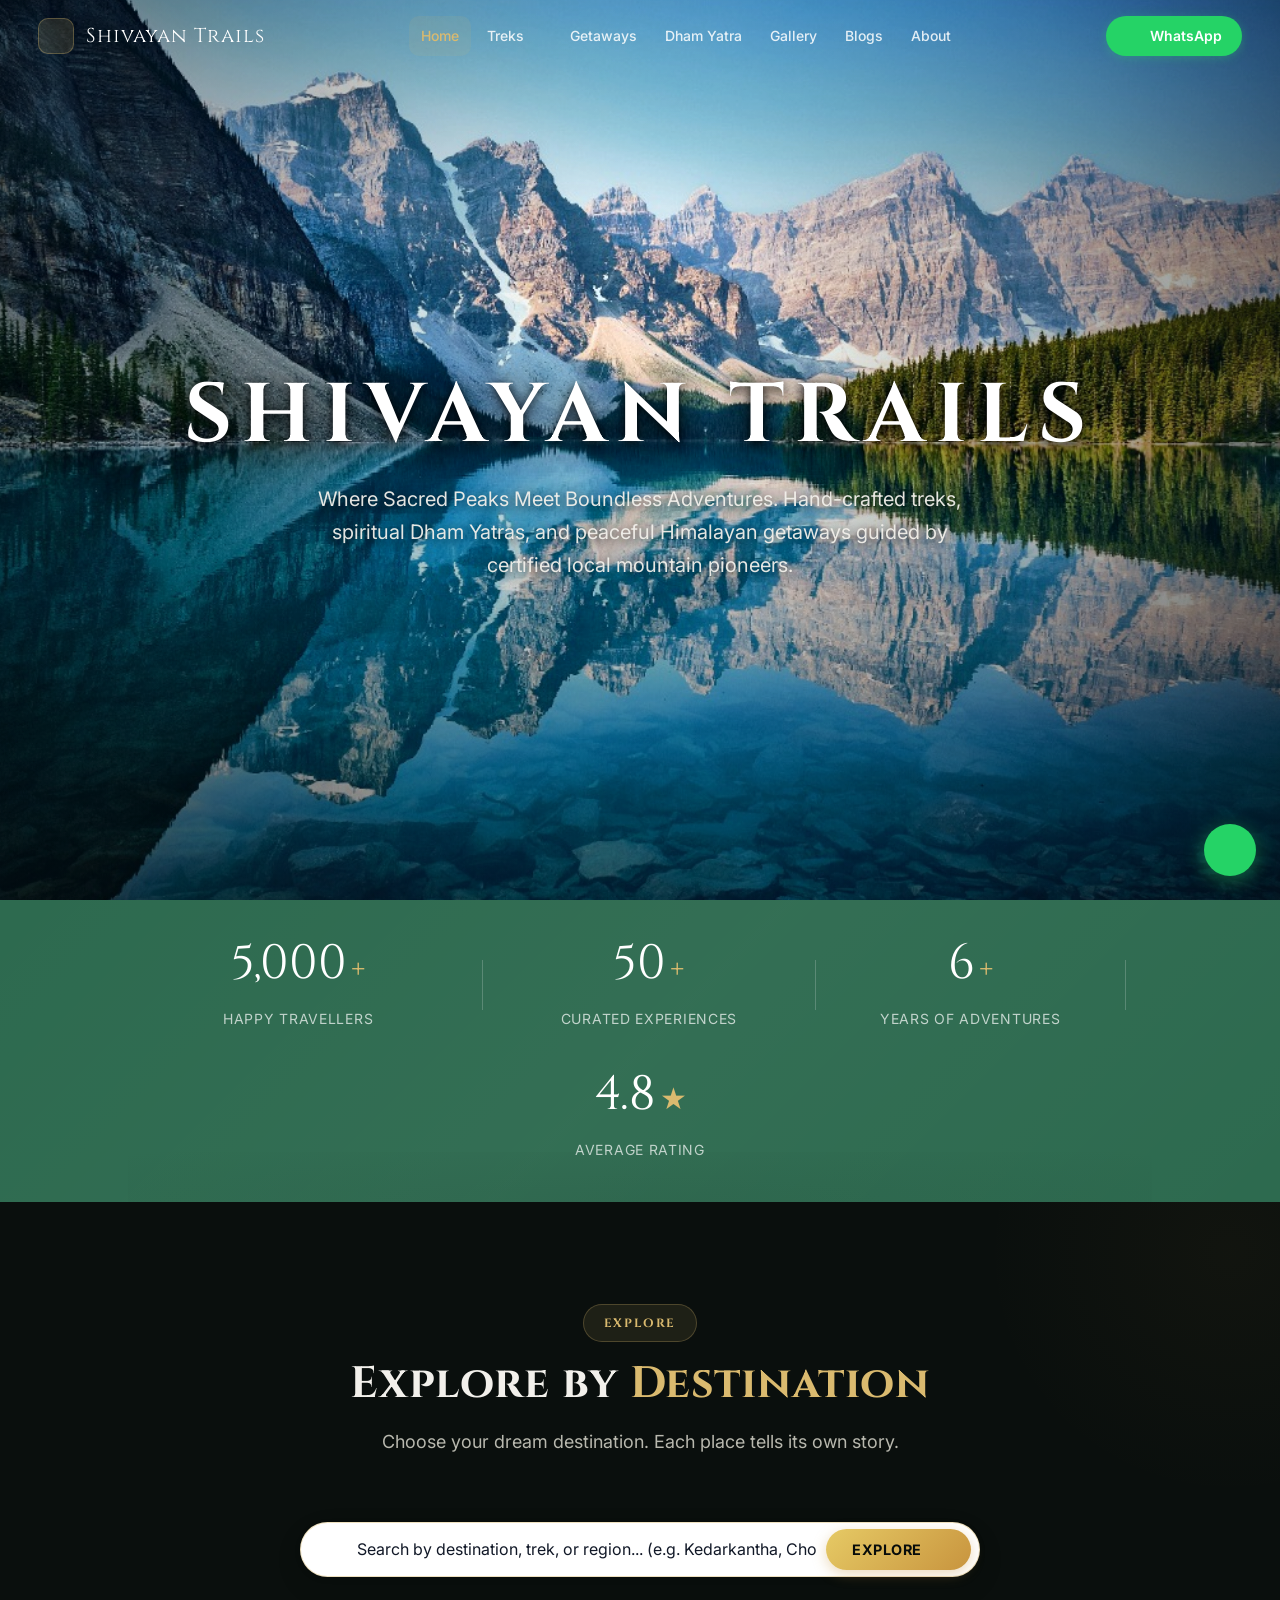
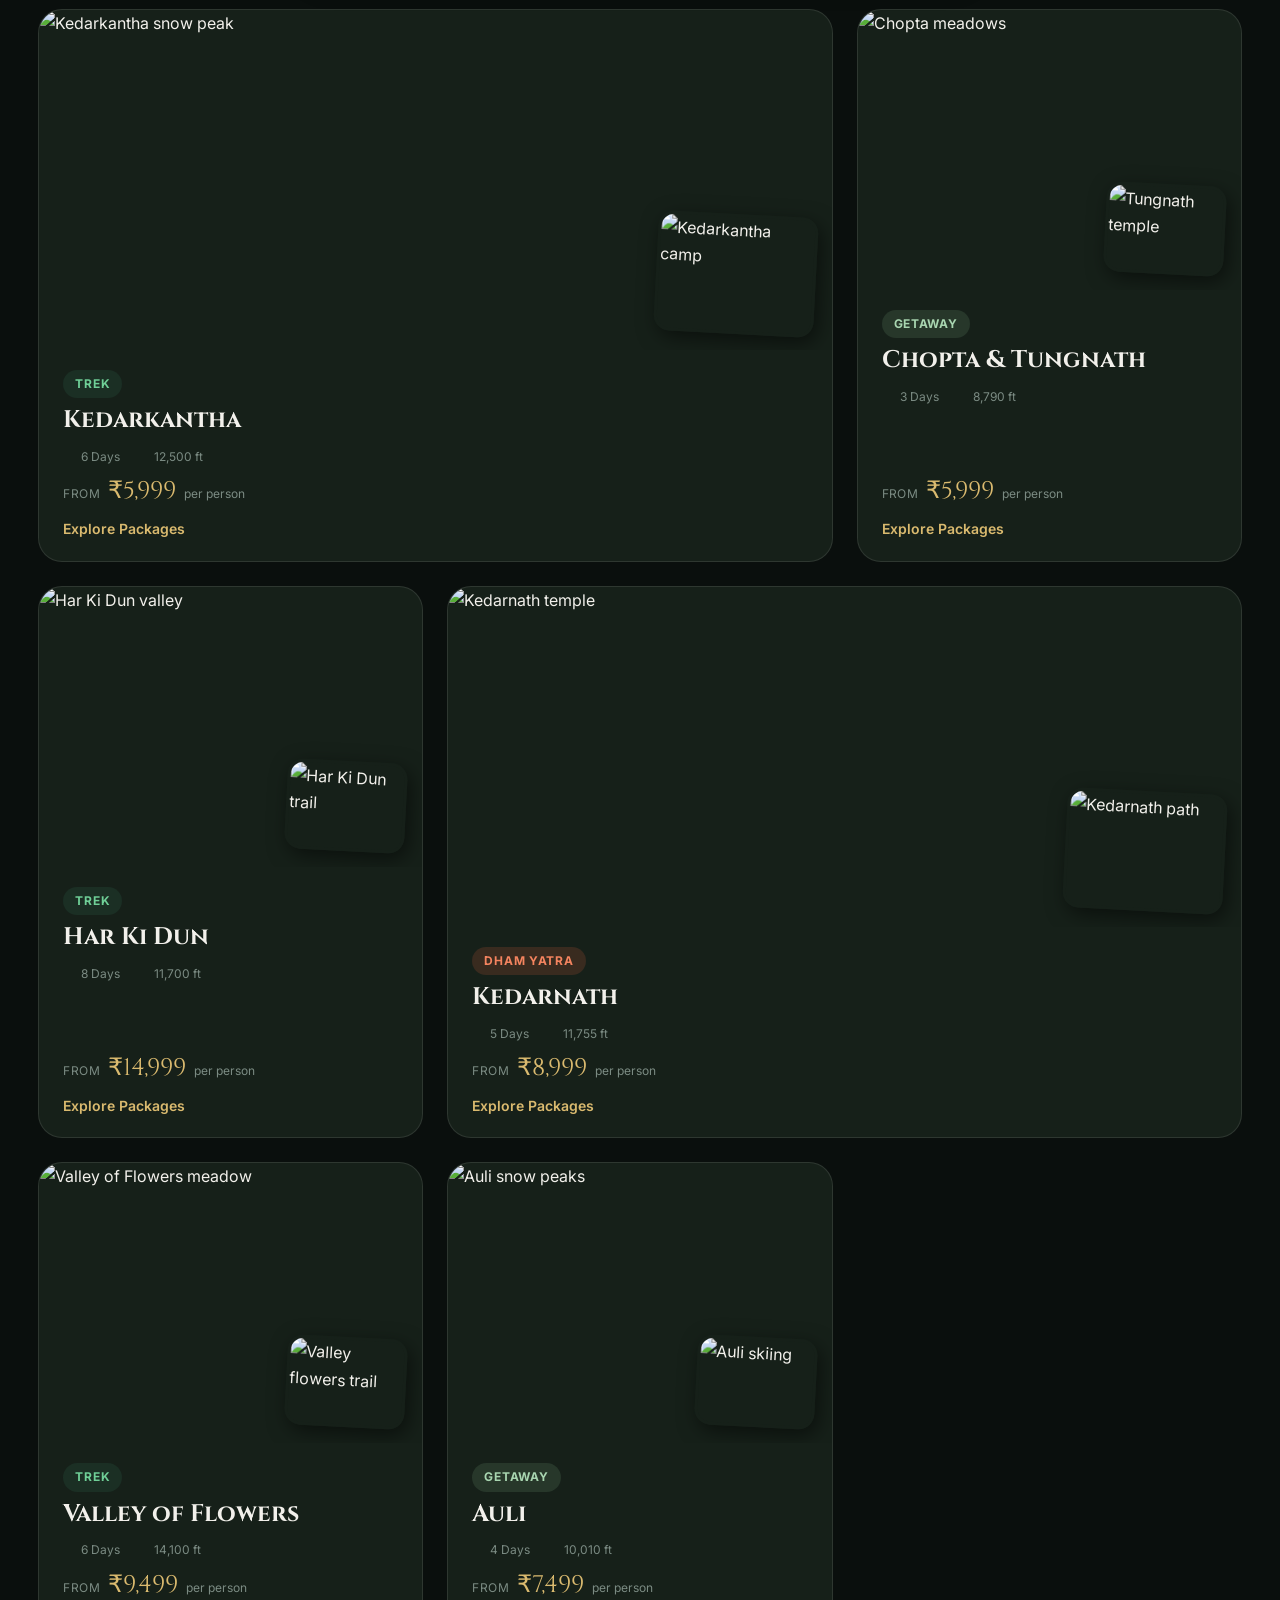
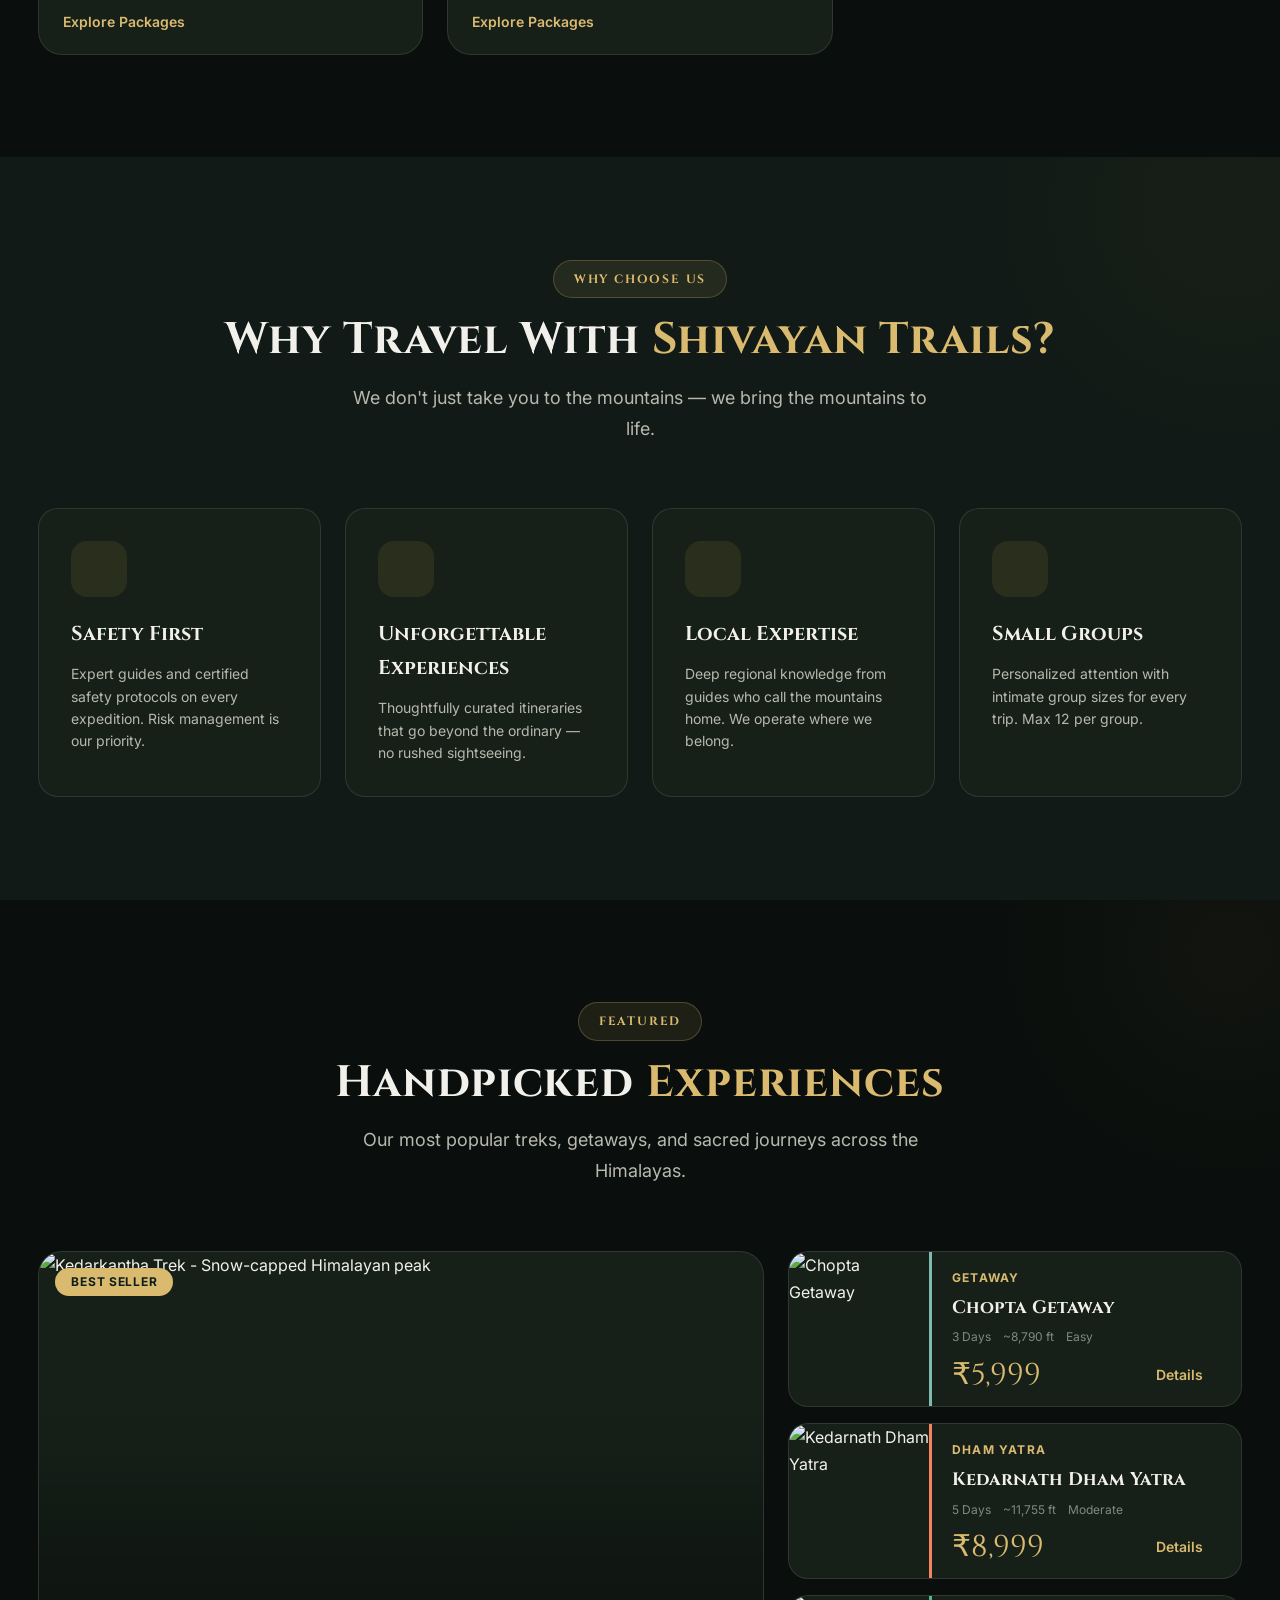
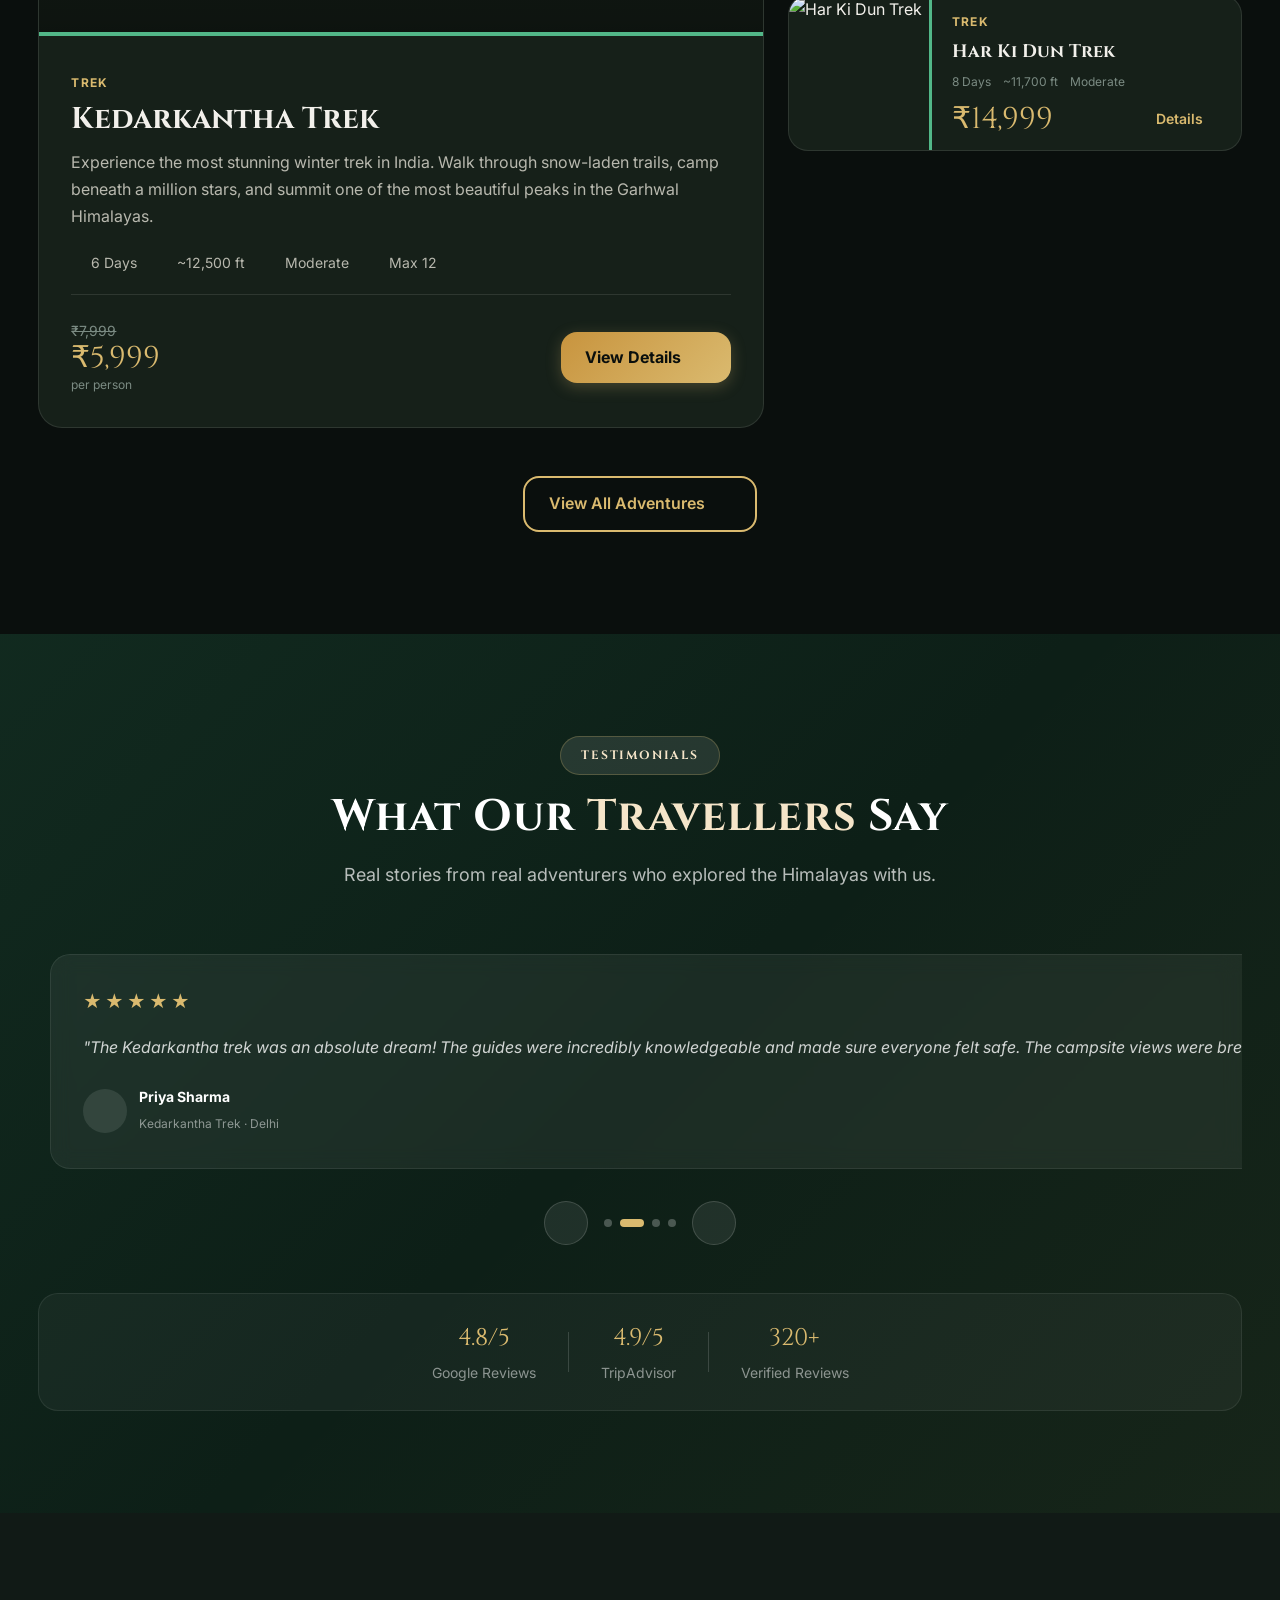
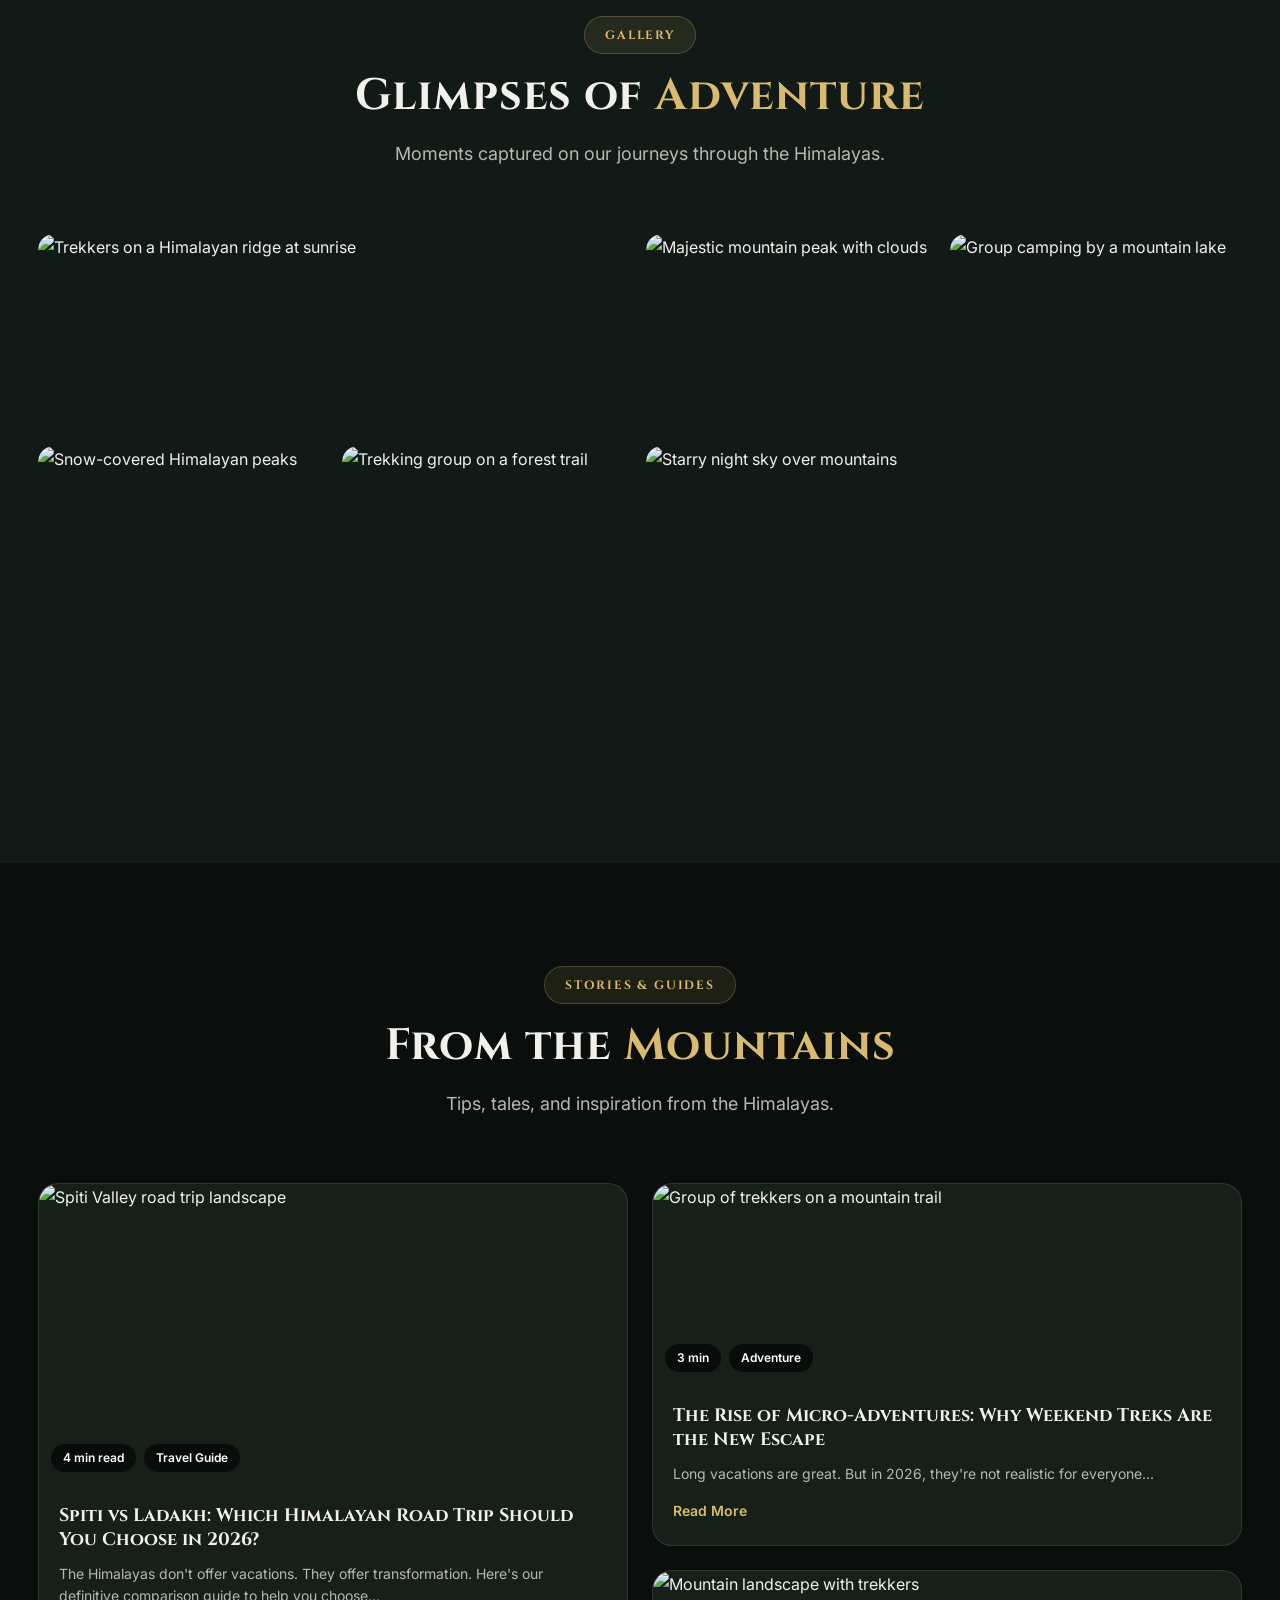
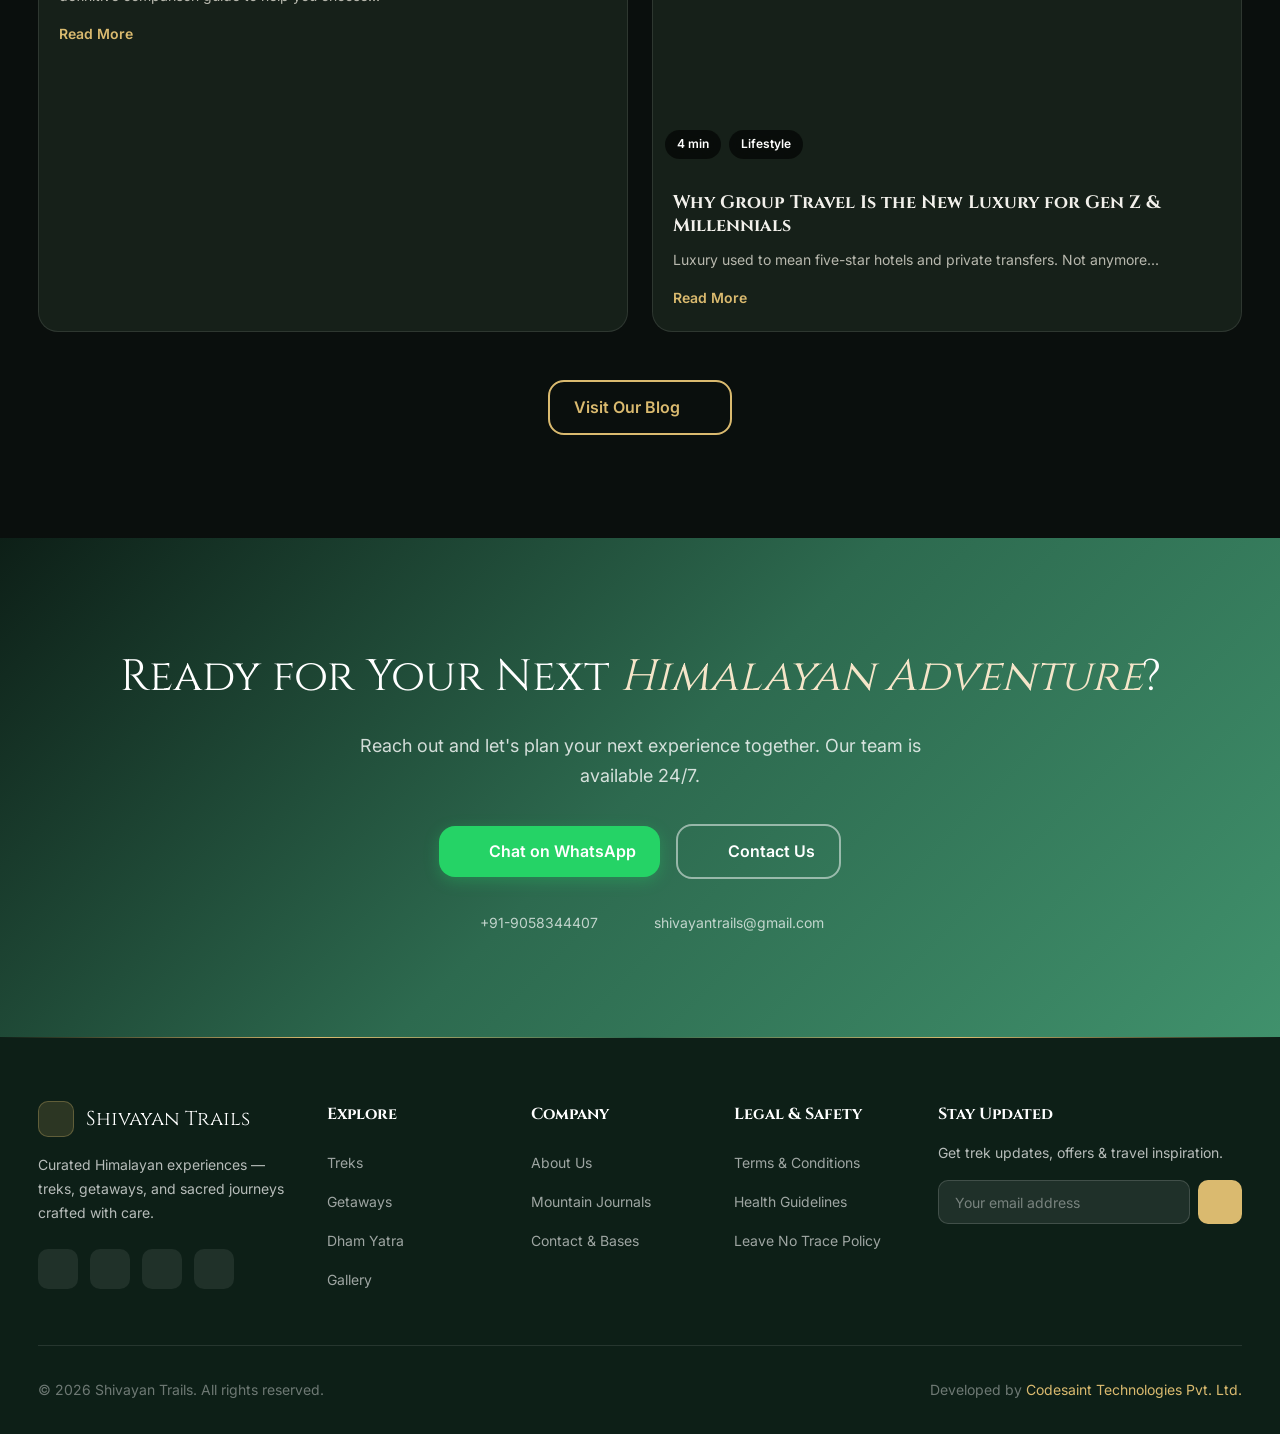
==== commit e6a976cc: "layout mb" ====
--- a/index.html
+++ b/index.html
@@ -128,43 +128,11 @@
         </div>
         
         <div class="hero-content" data-animate="fade-up">
-            <div class="hero-tag">
-                <i data-lucide="mountain-snow"></i>
-                <span>Sacred Himalayan Expeditions</span>
-            </div>
-            
             <h1 class="hero-title">SHIVAYAN TRAILS</h1>
             
             <p class="hero-subtitle">
                 Where Sacred Peaks Meet Boundless Adventures. Hand-crafted treks, spiritual Dham Yatras, and peaceful Himalayan getaways guided by certified local mountain pioneers.
             </p>
-
-            <div class="hero-actions">
-                <a href="#destinations" class="hero-cta-btn">
-                    <span>Explore Destinations</span>
-                    <i data-lucide="compass"></i>
-                </a>
-                <a href="treks.html" class="hero-secondary-btn">
-                    <span>View All Treks</span>
-                    <i data-lucide="arrow-right"></i>
-                </a>
-            </div>
-
-            <!-- Quick Trust Badges -->
-            <div class="hero-badges">
-                <div class="hero-badge-item">
-                    <i data-lucide="shield-check"></i>
-                    <span>Certified Mountain Guides</span>
-                </div>
-                <div class="hero-badge-item">
-                    <i data-lucide="compass"></i>
-                    <span>Curated Himalayan Routes</span>
-                </div>
-                <div class="hero-badge-item">
-                    <i data-lucide="star"></i>
-                    <span>5,000+ Happy Travellers</span>
-                </div>
-            </div>
         </div>
     </section>
 
--- a/css/style.css
+++ b/css/style.css
@@ -2312,35 +2312,35 @@
 /* WhatsApp Float */
 .whatsapp-float {
     position: fixed;
-    bottom: var(--space-8);
-    left: var(--space-8);
-    width: 56px;
-    height: 56px;
+    bottom: 24px;
+    right: 24px;
+    width: 52px;
+    height: 52px;
     display: flex;
     align-items: center;
     justify-content: center;
     background: #25D366;
     color: #fff;
     border-radius: var(--radius-full);
-    box-shadow: 0 4px 20px rgba(37, 211, 102, 0.4);
+    box-shadow: 0 4px 20px rgba(37, 211, 102, 0.45);
     z-index: var(--z-float);
     transition: all var(--transition-base);
-    animation: pulse-wa 2s infinite;
+    animation: pulse-wa 2.5s infinite;
 }
 
 .whatsapp-float:hover {
     transform: scale(1.1);
-    box-shadow: 0 6px 30px rgba(37, 211, 102, 0.5);
+    box-shadow: 0 6px 30px rgba(37, 211, 102, 0.6);
 }
 
 .whatsapp-float svg, .whatsapp-float i {
-    width: 28px;
-    height: 28px;
+    width: 26px;
+    height: 26px;
 }
 
 @keyframes pulse-wa {
     0% { box-shadow: 0 4px 20px rgba(37, 211, 102, 0.4); }
-    50% { box-shadow: 0 4px 30px rgba(37, 211, 102, 0.6), 0 0 0 8px rgba(37, 211, 102, 0.1); }
+    50% { box-shadow: 0 4px 30px rgba(37, 211, 102, 0.6), 0 0 0 10px rgba(37, 211, 102, 0.12); }
     100% { box-shadow: 0 4px 20px rgba(37, 211, 102, 0.4); }
 }
 
@@ -2366,6 +2366,40 @@
     transform: translateX(0);
 }
 
+.back-to-top {
+    position: fixed;
+    bottom: 84px;
+    right: 24px;
+    width: 44px;
+    height: 44px;
+    border-radius: 50%;
+    background: rgba(10, 17, 21, 0.85);
+    border: 1px solid rgba(218, 186, 111, 0.35);
+    color: var(--color-gold);
+    display: flex;
+    align-items: center;
+    justify-content: center;
+    cursor: pointer;
+    z-index: 98;
+    opacity: 0;
+    visibility: hidden;
+    transform: translateY(10px);
+    transition: all 0.3s ease;
+    box-shadow: 0 4px 15px rgba(0,0,0,0.5);
+}
+
+.back-to-top.active {
+    opacity: 1;
+    visibility: visible;
+    transform: translateY(0);
+}
+
+.back-to-top:hover {
+    background: var(--color-gold);
+    color: #060c10;
+    transform: translateY(-3px);
+}
+
 
 /* ═══════════════════════════════════════════════════════════════
    MODAL
@@ -2534,7 +2568,7 @@
         flex-shrink: 0;
     }
 
-    .footer-grid {
+    .footer-links {
         grid-template-columns: repeat(2, 1fr);
     }
 
@@ -2551,22 +2585,84 @@
     }
 }
 
-/* Mobile */
+/* RESPONSIVE MEDIA QUERIES (MOBILE REFINEMENTS) */
+@media (max-width: 992px) {
+    .destinations-grid {
+        grid-template-columns: repeat(2, 1fr);
+    }
+    .testimonial-card {
+        min-width: calc(50% - var(--space-4));
+    }
+    .blog-grid {
+        grid-template-columns: 1fr;
+    }
+}
+
 @media (max-width: 768px) {
+    /* Navbar on Mobile */
+    .nav-container {
+        padding: 0 16px;
+        gap: 10px;
+    }
+
+    .nav-logo {
+        font-size: 1.15rem;
+        white-space: nowrap;
+        gap: 8px;
+    }
+
+    .logo-text {
+        font-size: 1.12rem;
+        white-space: nowrap;
+        font-weight: 700;
+    }
+
+    .logo-icon {
+        width: 32px;
+        height: 32px;
+    }
+
+    .logo-icon svg, .logo-icon i {
+        width: 18px;
+        height: 18px;
+    }
+
+    .nav-cta {
+        width: 36px;
+        height: 36px;
+        padding: 0;
+        display: inline-flex;
+        align-items: center;
+        justify-content: center;
+        border-radius: 50%;
+    }
+
+    .nav-cta span {
+        display: none;
+    }
+
+    .mobile-toggle {
+        display: flex;
+        z-index: 1001;
+        position: relative;
+        padding: 6px;
+    }
+
+    /* Mobile Navigation Drawer */
     .nav-menu {
         position: fixed;
-        top: 0;
-        left: 0;
-        right: 0;
-        bottom: 0;
+        inset: 0;
         width: 100%;
-        height: 100%;
+        height: 100vh;
         height: 100dvh;
-        background: var(--color-surface);
+        background: rgba(6, 12, 16, 0.98);
+        backdrop-filter: blur(30px);
+        -webkit-backdrop-filter: blur(30px);
         flex-direction: column;
-        justify-content: center;
-        gap: var(--space-3);
-        padding: var(--space-8) var(--space-6);
+        justify-content: flex-start;
+        align-items: stretch;
+        gap: 0;
+        padding: calc(var(--navbar-height) + 16px) 24px 40px;
         opacity: 0;
         visibility: hidden;
         pointer-events: none;
@@ -2584,10 +2680,19 @@
     }
 
     .nav-link {
-        color: var(--color-text);
-        font-size: var(--text-lg);
-        padding: var(--space-3) var(--space-4);
+        font-family: 'Cinzel', serif;
+        font-size: 1.15rem;
+        font-weight: 600;
+        color: #FFFFFF;
+        letter-spacing: 0.05em;
+        padding: 14px 4px;
+        border-bottom: 1px solid rgba(218, 186, 111, 0.12);
         width: 100%;
+        display: flex;
+        align-items: center;
+        justify-content: space-between;
+        border-radius: 0;
+        background: transparent !important;
     }
 
     .nav-link:hover, .nav-link.active {
@@ -2595,33 +2700,49 @@
         color: var(--color-primary);
     }
 
-    [data-theme="dark"] .nav-link:hover,
-    [data-theme="dark"] .nav-link.active {
-        background: rgba(212, 168, 67, 0.1);
-        color: var(--color-gold);
+    .nav-cta {
+        display: none !important;
     }
 
     .dropdown-content {
+        display: none;
         position: static;
         transform: none;
         box-shadow: none;
         border: none;
-        padding-left: var(--space-4);
+        padding: 4px 0 10px 16px;
         background: transparent;
-    }
-
-    .nav-dropdown:hover .dropdown-content {
-        transform: none;
-    }
-
-    .mobile-toggle {
+        flex-direction: column;
+        gap: 6px;
+        opacity: 1;
+        visibility: visible;
+    }
+
+    .nav-dropdown.open .dropdown-content,
+    .nav-dropdown.expanded .dropdown-content,
+    .nav-dropdown:hover .dropdown-content,
+    .nav-dropdown:focus-within .dropdown-content {
         display: flex;
-        z-index: 1001;
-        position: relative;
-    }
-
-    .nav-cta span {
-        display: none;
+    }
+
+    .dropdown-content a {
+        font-family: var(--font-body);
+        font-size: 0.95rem;
+        color: rgba(242, 240, 235, 0.8);
+        padding: 6px 0;
+        border-radius: 0;
+        border: none;
+    }
+
+    .dropdown-content a:hover {
+        background: transparent;
+        color: var(--color-gold);
+    }
+
+    .dropdown-content .view-all {
+        border-top: 1px solid rgba(218, 186, 111, 0.15);
+        margin-top: 4px;
+        padding-top: 8px;
     }
 
     .hero {
@@ -2780,13 +2901,15 @@
     }
 
     .whatsapp-float {
-        bottom: var(--space-4);
-        left: var(--space-4);
+        bottom: 20px;
+        right: 20px;
+        left: auto;
     }
 
     .back-to-top {
-        bottom: var(--space-4);
-        right: var(--space-4);
+        bottom: 76px;
+        right: 20px;
+        left: auto;
     }
 
     .whatsapp-tooltip {
--- a/css/trips-and-pages.css
+++ b/css/trips-and-pages.css
@@ -1227,36 +1227,143 @@
 
 /* ─── Responsive Media Queries ─── */
 @media (max-width: 768px) {
+    .catalog-toolbar-wrapper {
+        padding: 0 12px;
+    }
+
     .catalog-toolbar {
         flex-direction: column;
         align-items: stretch;
+        padding: 12px;
+        gap: 10px;
+        border-radius: 14px;
     }
 
     .search-box {
         max-width: 100%;
+        width: 100%;
+    }
+
+    .filter-pills {
+        display: flex;
+        gap: 6px;
+        overflow-x: auto;
+        -webkit-overflow-scrolling: touch;
+        padding-bottom: 4px;
+        scrollbar-width: none;
+        flex-wrap: nowrap;
+        width: 100%;
+    }
+
+    .filter-pills::-webkit-scrollbar {
+        display: none;
+    }
+
+    .filter-pill {
+        white-space: nowrap;
+        font-size: 11px;
+        padding: 6px 12px;
+        flex-shrink: 0;
     }
 
     .inclusions-split {
         grid-template-columns: 1fr;
+        gap: 12px;
+    }
+
+    /* Modal Responsive on Mobile */
+    .trip-modal-backdrop {
+        padding: 8px;
+        align-items: flex-end;
+    }
+
+    .trip-modal-container {
+        max-width: 100%;
+        width: 100%;
+        max-height: 92vh;
+        max-height: 92dvh;
+        margin: 0;
+        border-radius: 20px 20px 0 0;
     }
 
     .modal-hero-cover {
-        height: 240px;
+        height: 190px;
+    }
+
+    .modal-close-btn {
+        top: 12px;
+        right: 12px;
+        width: 34px;
+        height: 34px;
+        background: rgba(6, 12, 16, 0.9);
+        border: 1px solid var(--color-gold);
+        z-index: 30;
+    }
+
+    .modal-hero-info {
+        bottom: 12px;
+        left: 16px;
+        right: 16px;
+    }
+
+    .modal-title {
+        font-size: 1.25rem;
+        line-height: 1.25;
+        margin: 0 0 6px;
+    }
+
+    .modal-meta-row {
+        gap: 4px;
+    }
+
+    .modal-pill {
+        font-size: 10px;
+        padding: 2px 8px;
+    }
+
+    .modal-nav-tabs {
+        padding: 0 14px;
+        gap: 12px;
+    }
+
+    .modal-tab-btn {
+        padding: 10px 2px;
+        font-size: 12px;
+    }
+
+    .modal-tab-content {
+        padding: 16px;
     }
 
     .modal-bottom-bar {
-        flex-direction: column;
-        align-items: stretch;
-        gap: var(--space-3);
+        padding: 12px 14px;
+        flex-direction: row;
+        align-items: center;
+        justify-content: space-between;
+        gap: 8px;
+    }
+
+    .modal-price-tag .p-label {
+        font-size: 9px;
+    }
+
+    .modal-price-tag .p-val {
+        font-size: 1.15rem;
     }
 
     .modal-cta-group {
-        width: 100%;
+        display: flex;
+        gap: 6px;
+        flex: 1;
+        justify-content: flex-end;
     }
 
     .btn-modal-wa, .btn-modal-book {
-        flex: 1;
-        justify-content: center;
+        padding: 8px 10px;
+        font-size: 11px;
+        border-radius: 8px;
+        white-space: nowrap;
+        gap: 4px;
     }
 
     .lightbox-nav-btn {
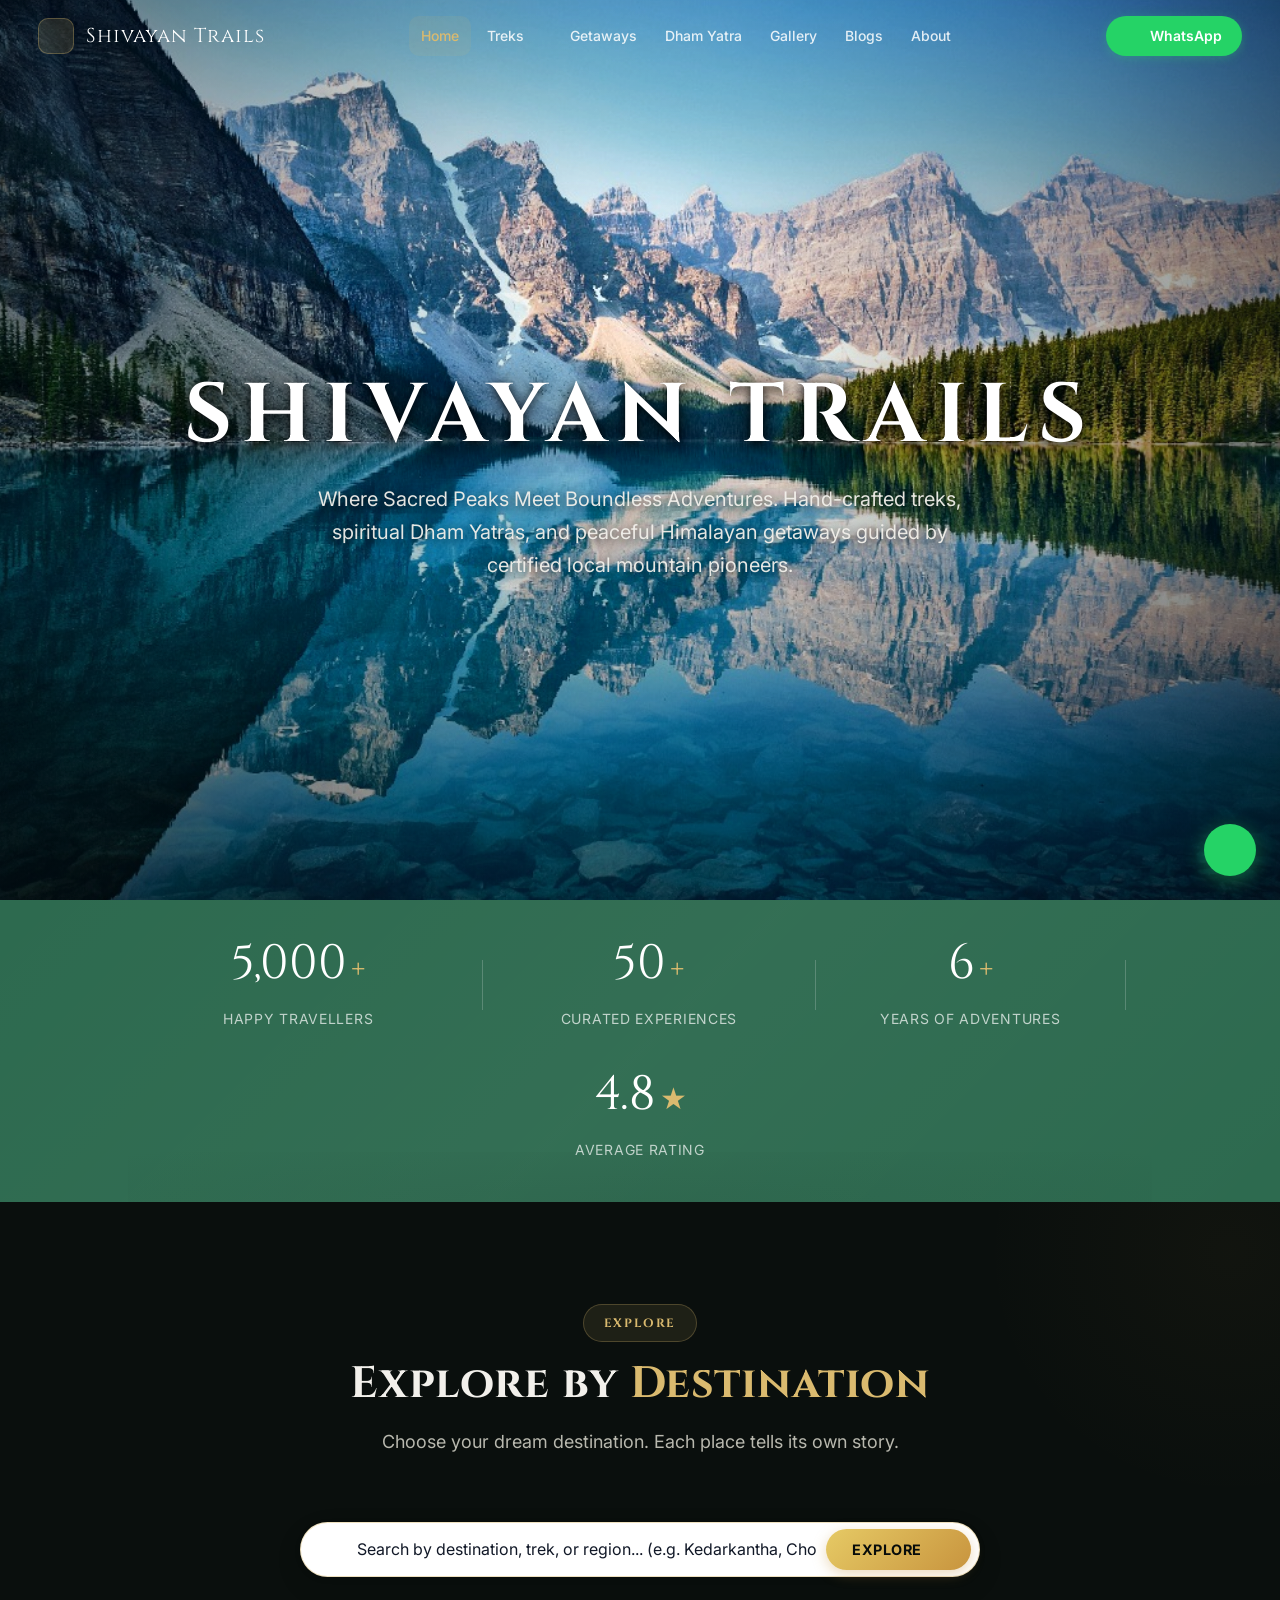
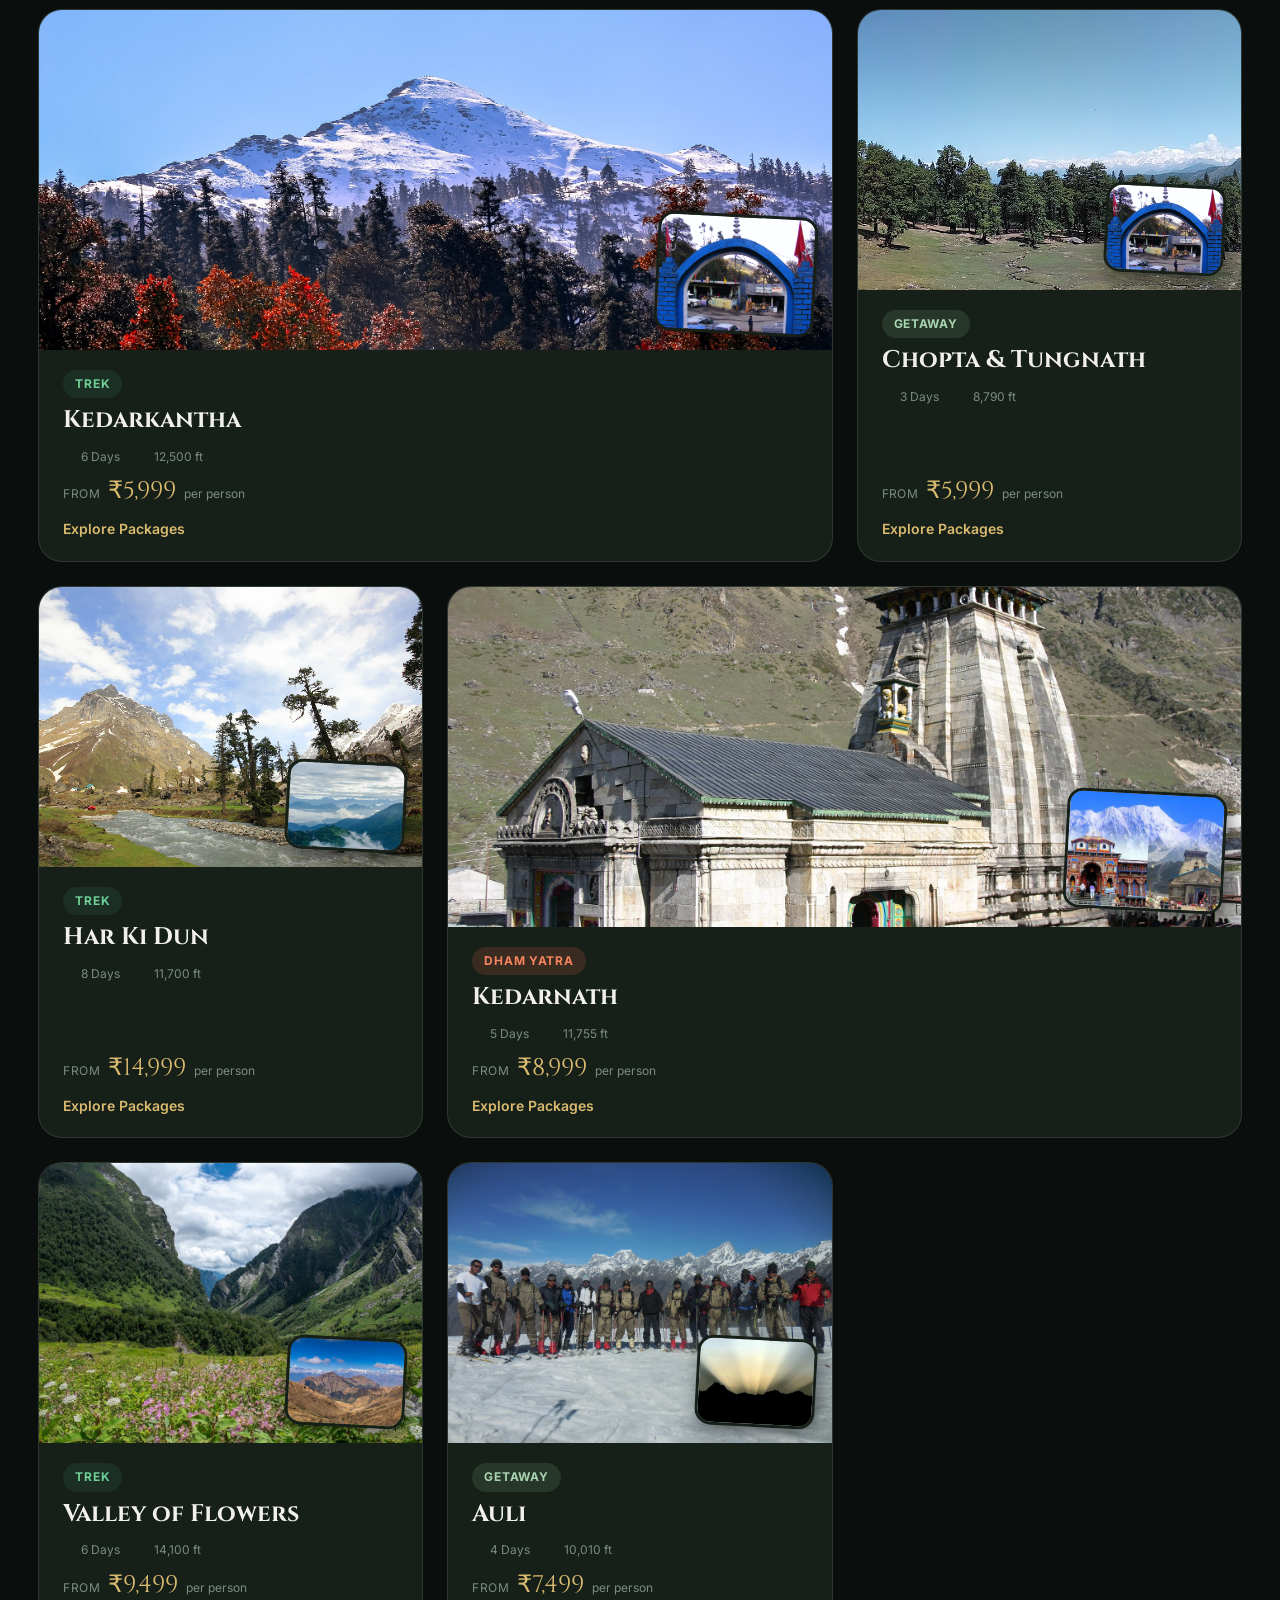
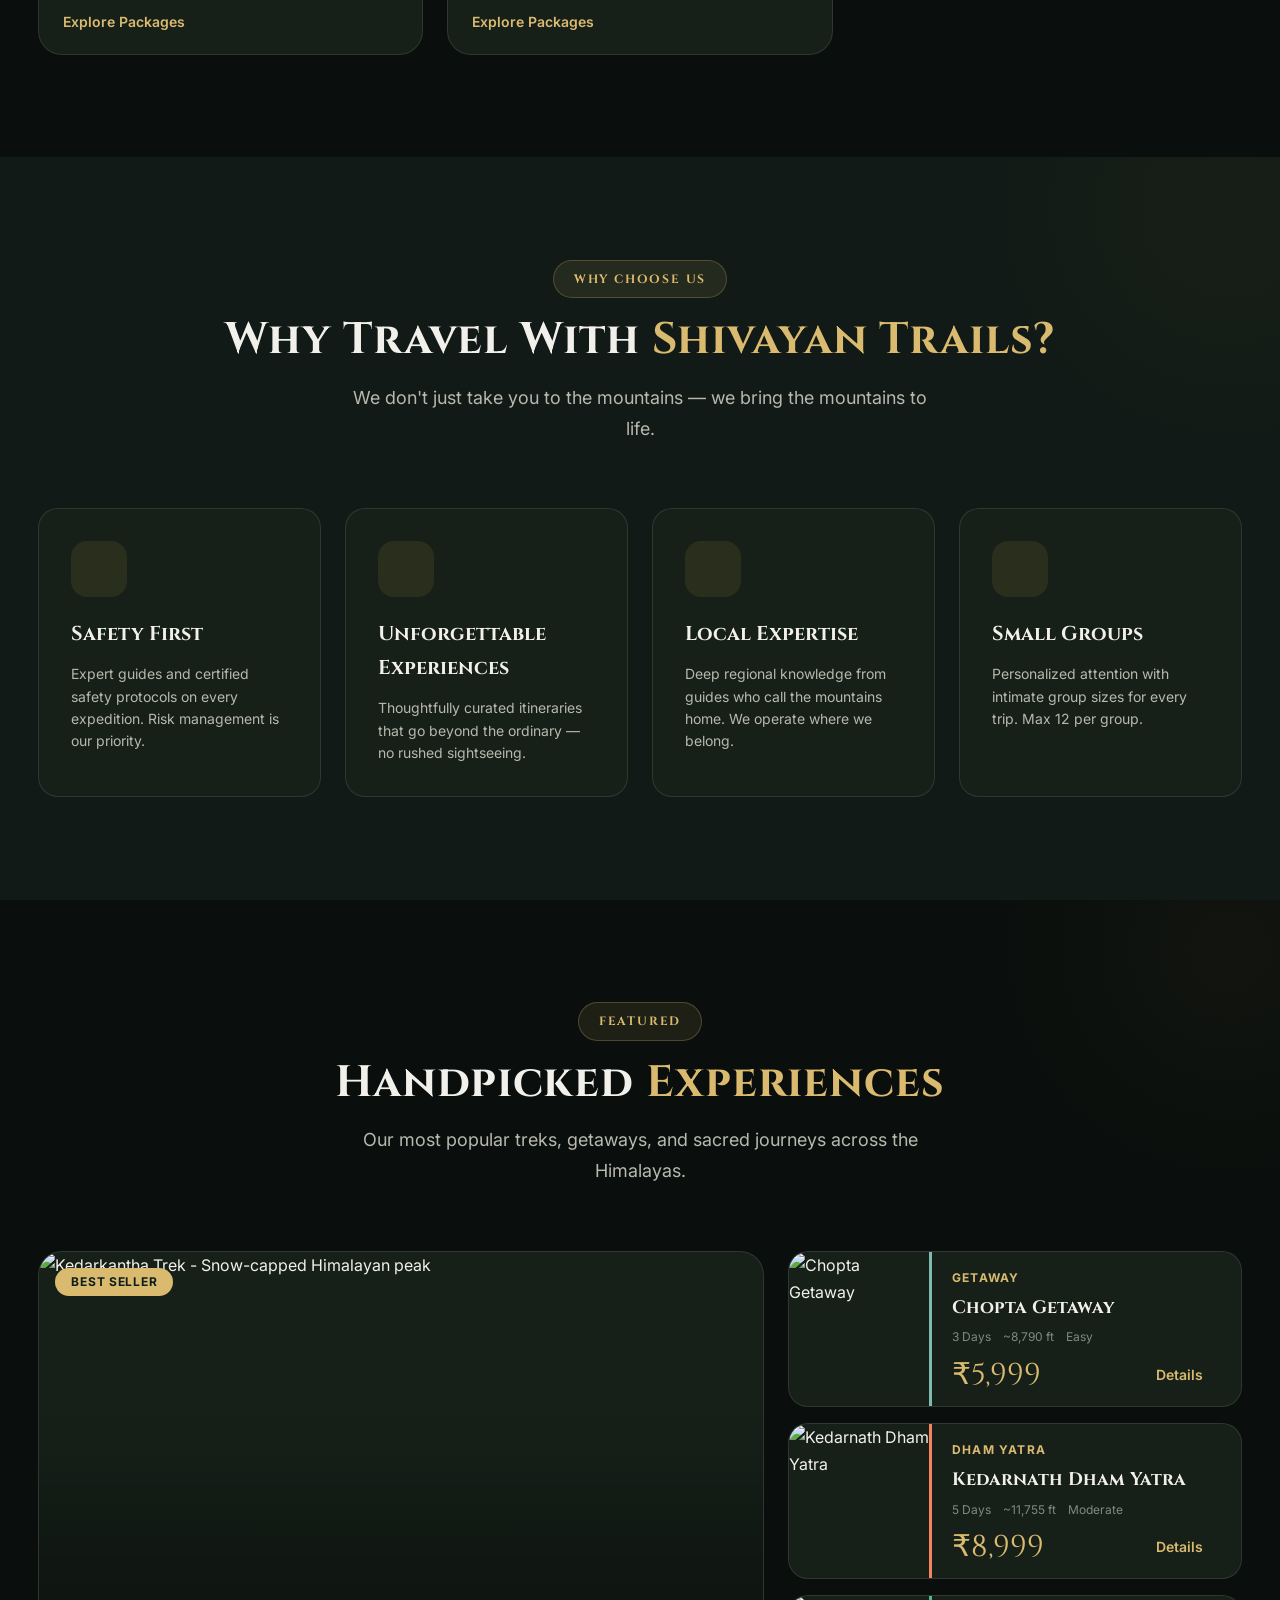
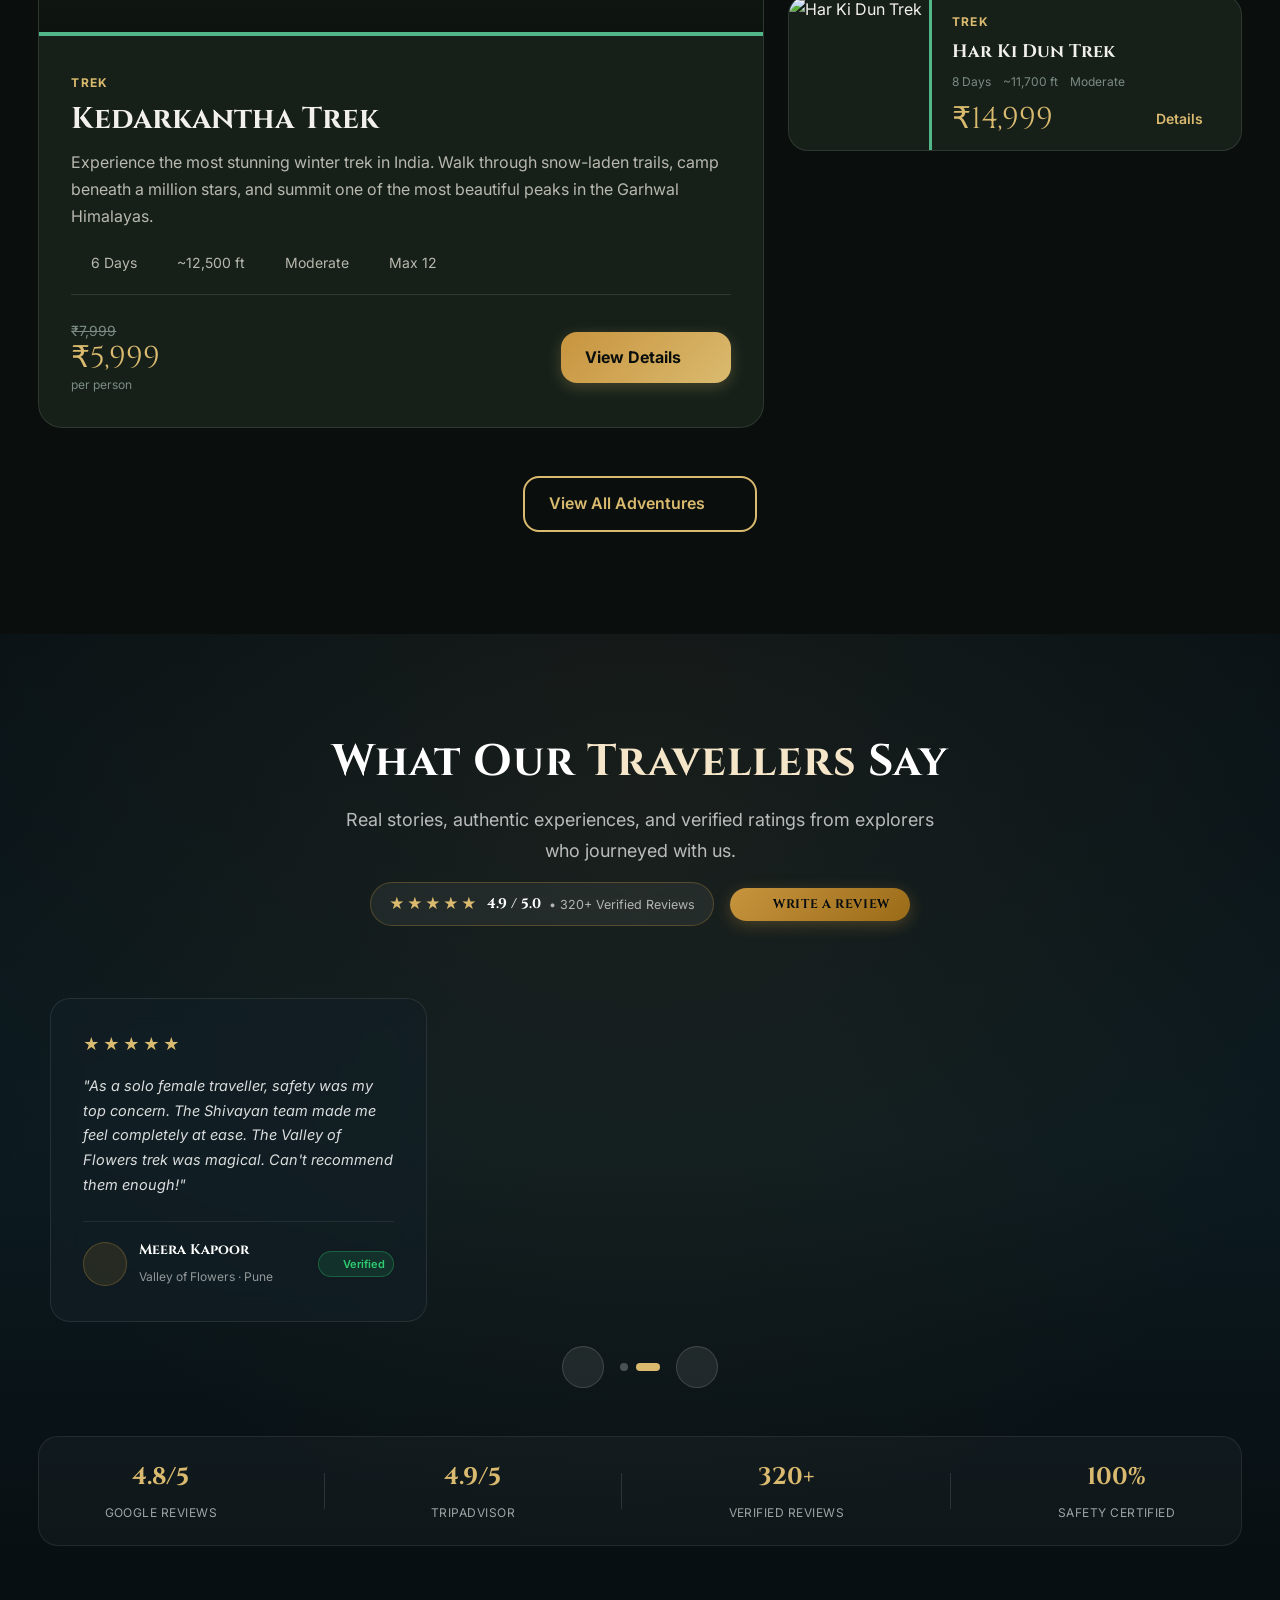
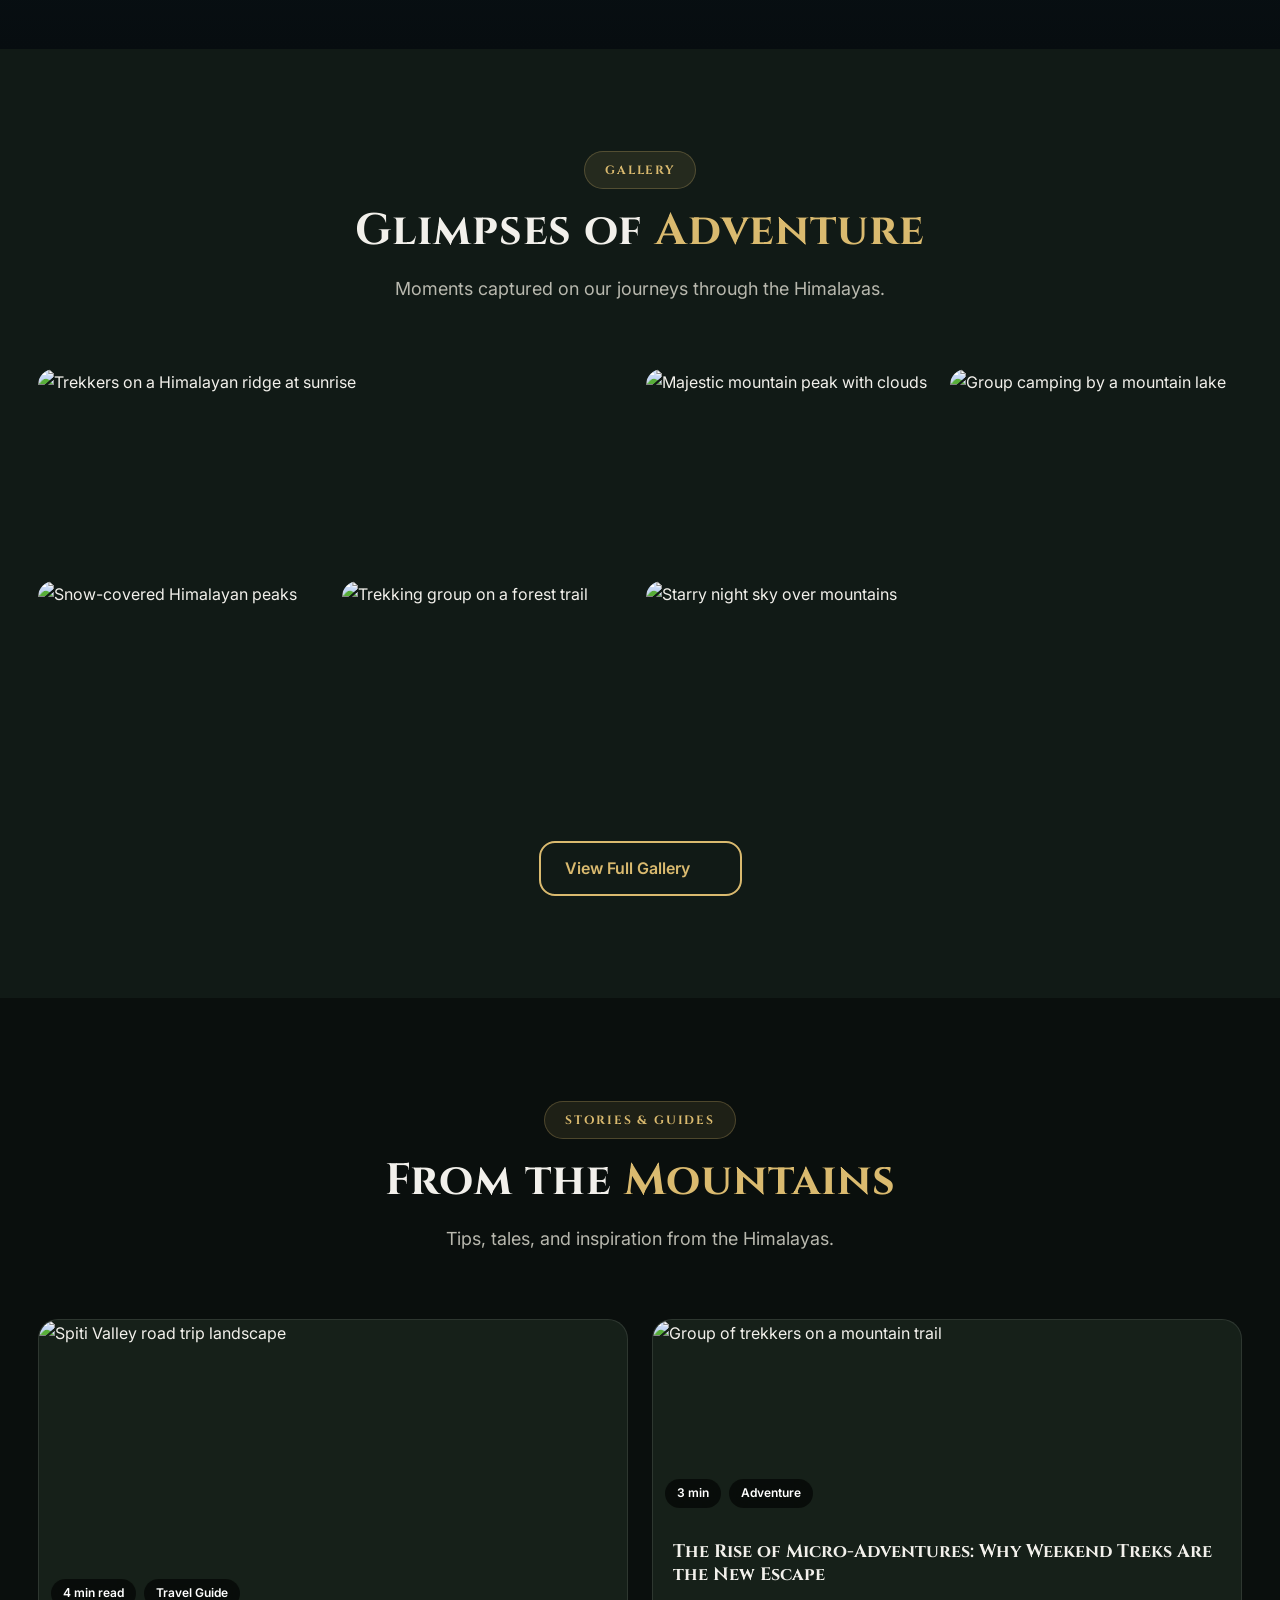
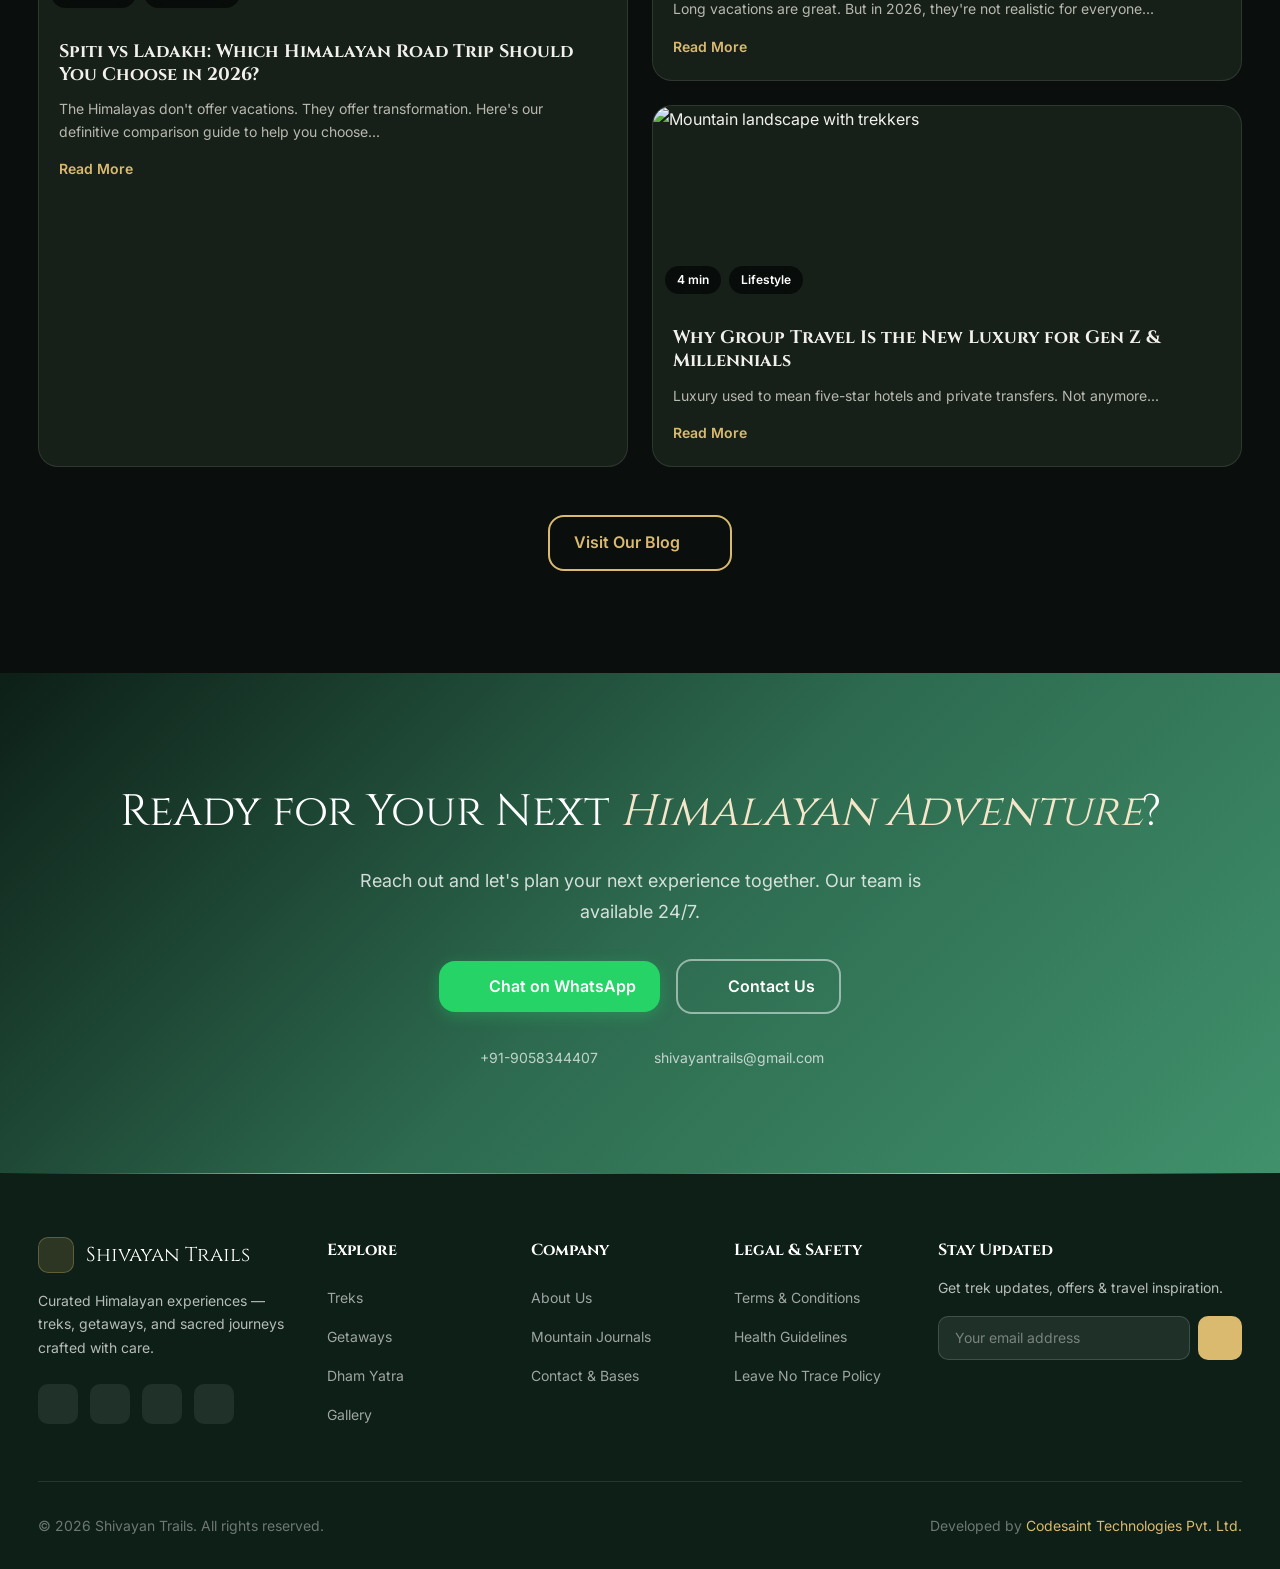
==== commit b481b629: "update" ====
--- a/index.html
+++ b/index.html
@@ -217,8 +217,8 @@
                 <!-- Destination 1: Kedarkantha -->
                 <a href="treks.html?slug=kedarkantha" class="destination-card destination-card--large" data-animate="fade-up">
                     <div class="dest-image-stack">
-                        <img src="https://images.unsplash.com/photo-1626621341517-bbf3d9990a23?w=800&q=80" alt="Kedarkantha snow peak" class="dest-img-main" loading="lazy">
-                        <img src="https://images.unsplash.com/photo-1486870591958-9b9d0d1dda99?w=400&q=80" alt="Kedarkantha camp" class="dest-img-inset" loading="lazy">
+                        <img src="assets/images/treks/kedarkantha.jpg" alt="Kedarkantha snow peak" class="dest-img-main" loading="lazy" onerror="this.src='assets/images/mountain-card-bg.jpg'">
+                        <img src="assets/images/treks/chopta-tungnath-chandrashila.jpg" alt="Kedarkantha camp" class="dest-img-inset" loading="lazy" onerror="this.src='assets/images/mountain-lake-hero.jpg'">
                     </div>
                     <div class="dest-info">
                         <span class="dest-category dest-category--trek">Trek</span>
@@ -239,8 +239,8 @@
                 <!-- Destination 2: Chopta & Tungnath -->
                 <a href="getaways.html?slug=chopta" class="destination-card" data-animate="fade-up" data-delay="100">
                     <div class="dest-image-stack">
-                        <img src="https://images.unsplash.com/photo-1506905925346-21bda4d32df4?w=600&q=80" alt="Chopta meadows" class="dest-img-main" loading="lazy">
-                        <img src="https://images.unsplash.com/photo-1501785888041-af3ef285b470?w=400&q=80" alt="Tungnath temple" class="dest-img-inset" loading="lazy">
+                        <img src="assets/images/getaways/chopta.jpg" alt="Chopta meadows" class="dest-img-main" loading="lazy" onerror="this.src='assets/images/mountain-card-bg.jpg'">
+                        <img src="assets/images/treks/chopta-tungnath-chandrashila.jpg" alt="Tungnath temple" class="dest-img-inset" loading="lazy" onerror="this.src='assets/images/mountain-lake-hero.jpg'">
                     </div>
                     <div class="dest-info">
                         <span class="dest-category dest-category--getaway">Getaway</span>
@@ -261,8 +261,8 @@
                 <!-- Destination 3: Har Ki Dun -->
                 <a href="treks.html?slug=har-ki-dun" class="destination-card" data-animate="fade-up" data-delay="200">
                     <div class="dest-image-stack">
-                        <img src="https://images.unsplash.com/photo-1585409677983-0f6c41ca9c3b?w=600&q=80" alt="Har Ki Dun valley" class="dest-img-main" loading="lazy">
-                        <img src="https://images.unsplash.com/photo-1464822759023-fed622ff2c3b?w=400&q=80" alt="Har Ki Dun trail" class="dest-img-inset" loading="lazy">
+                        <img src="assets/images/treks/har-ki-dun.jpg" alt="Har Ki Dun valley" class="dest-img-main" loading="lazy" onerror="this.src='assets/images/mountain-card-bg.jpg'">
+                        <img src="assets/images/treks/bali-pass.jpg" alt="Har Ki Dun trail" class="dest-img-inset" loading="lazy" onerror="this.src='assets/images/mountain-lake-hero.jpg'">
                     </div>
                     <div class="dest-info">
                         <span class="dest-category dest-category--trek">Trek</span>
@@ -283,8 +283,8 @@
                 <!-- Destination 4: Kedarnath -->
                 <a href="dham-yatra.html?slug=kedarnath" class="destination-card destination-card--large" data-animate="fade-up" data-delay="100">
                     <div class="dest-image-stack">
-                        <img src="https://images.unsplash.com/photo-1564507592064-52ef18d32609?w=800&q=80" alt="Kedarnath temple" class="dest-img-main" loading="lazy">
-                        <img src="https://images.unsplash.com/photo-1609766934511-e4b5ea760f00?w=400&q=80" alt="Kedarnath path" class="dest-img-inset" loading="lazy">
+                        <img src="assets/images/dham-yatra/kedarnath.jpg" alt="Kedarnath Temple" class="dest-img-main" loading="lazy" onerror="this.src='assets/images/kedarnath-hero.png'">
+                        <img src="assets/images/dham-yatra/kedarnath-badrinath2.jpg" alt="Kedarnath Yatra Path" class="dest-img-inset" loading="lazy" onerror="this.src='assets/images/dham-yatra/kedarnath-badrinath5.jpg'">
                     </div>
                     <div class="dest-info">
                         <span class="dest-category dest-category--dham">Dham Yatra</span>
@@ -305,8 +305,8 @@
                 <!-- Destination 5: Valley of Flowers -->
                 <a href="treks.html?slug=valley-of-flowers" class="destination-card" data-animate="fade-up" data-delay="200">
                     <div class="dest-image-stack">
-                        <img src="https://images.unsplash.com/photo-1472396961693-142e6e269027?w=600&q=80" alt="Valley of Flowers meadow" class="dest-img-main" loading="lazy">
-                        <img src="https://images.unsplash.com/photo-1519681393784-d120267933ba?w=400&q=80" alt="Valley flowers trail" class="dest-img-inset" loading="lazy">
+                        <img src="assets/images/treks/valley-of-flowers.jpg" alt="Valley of Flowers meadow" class="dest-img-main" loading="lazy" onerror="this.src='assets/images/mountain-card-bg.jpg'">
+                        <img src="assets/images/treks/kuari-pass.jpg" alt="Valley flowers trail" class="dest-img-inset" loading="lazy" onerror="this.src='assets/images/mountain-lake-hero.jpg'">
                     </div>
                     <div class="dest-info">
                         <span class="dest-category dest-category--trek">Trek</span>
@@ -327,8 +327,8 @@
                 <!-- Destination 6: Auli -->
                 <a href="getaways.html?slug=auli" class="destination-card" data-animate="fade-up" data-delay="300">
                     <div class="dest-image-stack">
-                        <img src="https://images.unsplash.com/photo-1454496522488-7a8e488e8606?w=600&q=80" alt="Auli snow peaks" class="dest-img-main" loading="lazy">
-                        <img src="https://images.unsplash.com/photo-1483728642387-6c3bdd6c93e5?w=400&q=80" alt="Auli skiing" class="dest-img-inset" loading="lazy">
+                        <img src="assets/images/getaways/auli.jpg" alt="Auli snow peaks" class="dest-img-main" loading="lazy" onerror="this.src='assets/images/mountain-card-bg.jpg'">
+                        <img src="assets/images/getaways/munsiyari.jpg" alt="Auli skiing" class="dest-img-inset" loading="lazy" onerror="this.src='assets/images/mountain-lake-hero.jpg'">
                     </div>
                     <div class="dest-info">
                         <span class="dest-category dest-category--getaway">Getaway</span>
@@ -508,14 +508,25 @@
 
 
     <!-- ═══════════════════════════════════════ -->
-    <!-- TESTIMONIALS — IMMERSIVE                -->
+    <!-- DEDICATED CUSTOMER REVIEWS & FEEDBACK   -->
     <!-- ═══════════════════════════════════════ -->
     <section class="testimonials" id="testimonials">
         <div class="container">
             <div class="section-header" data-animate="fade-up">
-                <span class="section-tag section-tag--light">Testimonials</span>
                 <h2 class="section-title section-title--light">What Our <span class="highlight-light">Travellers</span> Say</h2>
-                <p class="section-subtitle section-subtitle--light">Real stories from real adventurers who explored the Himalayas with us.</p>
+                <p class="section-subtitle section-subtitle--light">Real stories, authentic experiences, and verified ratings from explorers who journeyed with us.</p>
+                
+                <div class="reviews-action-bar">
+                    <div class="rating-overview-pill">
+                        <div class="stars-gold">★★★★★</div>
+                        <span class="rating-num">4.9 / 5.0</span>
+                        <span class="rating-count">&bull; 320+ Verified Reviews</span>
+                    </div>
+                    <button type="button" class="btn-write-review" onclick="openReviewModal()">
+                        <i data-lucide="edit-3"></i>
+                        <span>Write a Review</span>
+                    </button>
+                </div>
             </div>
             
             <div class="testimonials-carousel" id="testimonials-carousel">
@@ -623,9 +634,74 @@
                     <span class="trust-score">320+</span>
                     <span class="trust-source">Verified Reviews</span>
                 </div>
+                <div class="trust-divider"></div>
+                <div class="trust-item">
+                    <span class="trust-score">100%</span>
+                    <span class="trust-source">Safety Certified</span>
+                </div>
             </div>
         </div>
     </section>
+
+    <!-- CUSTOMER REVIEW SUBMISSION MODAL -->
+    <div class="book-modal-backdrop" id="review-submission-modal" style="z-index: 1200;">
+        <div class="book-modal-card" style="max-width: 500px;">
+            <button class="modal-close-btn" onclick="closeReviewModal()" style="top: 14px; right: 14px;" aria-label="Close review modal">
+                <i data-lucide="x"></i>
+            </button>
+            <h3 style="font-family: 'Cinzel', serif; color: #fff; margin-bottom: 4px;">Share Your Experience</h3>
+            <p style="font-size: 13px; color: rgba(255,255,255,0.7); margin-bottom: 16px;">We value your authentic feedback to keep elevating our Himalayan journeys.</p>
+
+            <form id="customer-review-form" onsubmit="submitCustomerReview(event)">
+                <div class="book-form-group">
+                    <label class="book-label">Your Full Name *</label>
+                    <input type="text" id="review-author" class="book-input" placeholder="e.g. Vikram Singhania" required>
+                </div>
+
+                <div class="book-form-row">
+                    <div class="book-form-group">
+                        <label class="book-label">Your City / State *</label>
+                        <input type="text" id="review-city" class="book-input" placeholder="e.g. Hyderabad, TS" required>
+                    </div>
+                    <div class="book-form-group">
+                        <label class="book-label">Trek / Yatra Undertaken *</label>
+                        <select id="review-trip" class="book-select" required>
+                            <option value="Kedarnath Dham Yatra">Kedarnath Dham Yatra</option>
+                            <option value="Kedarkantha Snow Trek" selected>Kedarkantha Snow Trek</option>
+                            <option value="Chopta & Tungnath Retreat">Chopta & Tungnath Retreat</option>
+                            <option value="Valley of Flowers & Hemkund">Valley of Flowers & Hemkund</option>
+                            <option value="Har Ki Dun Expedition">Har Ki Dun Expedition</option>
+                            <option value="Char Dham Sacred Circuit">Char Dham Sacred Circuit</option>
+                            <option value="Auli & Skiing Escape">Auli & Skiing Escape</option>
+                            <option value="Custom Himalayan Journey">Custom Himalayan Journey</option>
+                        </select>
+                    </div>
+                </div>
+
+                <div class="book-form-group">
+                    <label class="book-label">Your Rating *</label>
+                    <div class="star-rating-picker" id="star-rating-picker" style="display: flex; gap: 8px; font-size: 24px; cursor: pointer; color: var(--color-gold);">
+                        <span class="star-pick active" data-rating="1">★</span>
+                        <span class="star-pick active" data-rating="2">★</span>
+                        <span class="star-pick active" data-rating="3">★</span>
+                        <span class="star-pick active" data-rating="4">★</span>
+                        <span class="star-pick active" data-rating="5">★</span>
+                    </div>
+                    <input type="hidden" id="review-rating-value" value="5">
+                </div>
+
+                <div class="book-form-group">
+                    <label class="book-label">Your Experience / Feedback *</label>
+                    <textarea id="review-comment" class="book-textarea" rows="3" placeholder="Tell us about the guides, views, hospitality, and your favorite memory..." required></textarea>
+                </div>
+
+                <button type="submit" class="book-submit-btn" style="margin-top: 8px;">
+                    <i data-lucide="star"></i>
+                    <span>Submit & Publish Review</span>
+                </button>
+            </form>
+        </div>
+    </div>
 
 
     <!-- ═══════════════════════════════════════ -->
--- a/css/style.css
+++ b/css/style.css
@@ -1601,11 +1601,12 @@
 
 
 /* ═══════════════════════════════════════════════════════════════
-   TESTIMONIALS — IMMERSIVE
+   TESTIMONIALS & CUSTOMER REVIEWS — IMMERSIVE
    ═══════════════════════════════════════════════════════════════ */
 .testimonials {
     padding: var(--section-padding) 0;
-    background: var(--color-primary-dark);
+    background: #091216;
+    background: linear-gradient(180deg, #091216 0%, #0c1a1f 50%, #070d10 100%);
     position: relative;
     overflow: hidden;
 }
@@ -1614,7 +1615,8 @@
     content: '';
     position: absolute;
     inset: 0;
-    background: linear-gradient(135deg, rgba(27, 67, 50, 0.3) 0%, transparent 50%, rgba(200, 148, 62, 0.05) 100%);
+    background: radial-gradient(circle at 50% 20%, rgba(200, 148, 62, 0.08) 0%, transparent 70%);
+    pointer-events: none;
 }
 
 .testimonials > .container {
@@ -1622,47 +1624,136 @@
     z-index: 2;
 }
 
+/* Reviews Action Bar */
+.reviews-action-bar {
+    display: flex;
+    align-items: center;
+    justify-content: center;
+    flex-wrap: wrap;
+    gap: var(--space-4);
+    margin-top: var(--space-4);
+    margin-bottom: var(--space-4);
+}
+
+.rating-overview-pill {
+    display: inline-flex;
+    align-items: center;
+    gap: 8px;
+    padding: 8px 18px;
+    background: rgba(255, 255, 255, 0.06);
+    border: 1px solid rgba(200, 148, 62, 0.3);
+    border-radius: var(--radius-full);
+    backdrop-filter: blur(8px);
+}
+
+.rating-overview-pill .stars-gold {
+    color: var(--color-gold);
+    font-size: 15px;
+    letter-spacing: 2px;
+}
+
+.rating-overview-pill .rating-num {
+    font-family: var(--font-heading);
+    font-weight: 700;
+    font-size: 14px;
+    color: #fff;
+}
+
+.rating-overview-pill .rating-count {
+    font-size: 12.5px;
+    color: rgba(255, 255, 255, 0.65);
+}
+
+.btn-write-review {
+    display: inline-flex;
+    align-items: center;
+    gap: 8px;
+    padding: 8px 20px;
+    background: linear-gradient(135deg, #c8943e 0%, #9a6b18 100%);
+    color: #070d10;
+    border: none;
+    border-radius: var(--radius-full);
+    font-family: var(--font-heading);
+    font-size: 12.5px;
+    font-weight: 700;
+    letter-spacing: 0.05em;
+    text-transform: uppercase;
+    cursor: pointer;
+    box-shadow: 0 4px 16px rgba(200, 148, 62, 0.3);
+    transition: transform var(--transition-fast), box-shadow var(--transition-fast);
+}
+
+.btn-write-review:hover {
+    transform: translateY(-2px);
+    box-shadow: 0 6px 20px rgba(200, 148, 62, 0.45);
+}
+
+.btn-write-review i, .btn-write-review svg {
+    width: 15px;
+    height: 15px;
+}
+
+/* Testimonial Carousel Track */
 .testimonials-carousel {
     position: relative;
     overflow: hidden;
-    margin-bottom: var(--space-12);
+    margin: var(--space-8) 0 var(--space-10);
+    padding: var(--space-2) 0;
+    width: 100%;
 }
 
 .testimonial-track {
     display: flex;
-    transition: transform var(--transition-slow);
+    transition: transform 0.45s cubic-bezier(0.16, 1, 0.3, 1);
+    will-change: transform;
+    width: 100%;
 }
 
 .testimonial-card {
-    min-width: calc(33.333% - var(--space-4));
-    margin: 0 var(--space-3);
-    background: rgba(255, 255, 255, 0.06);
-    backdrop-filter: blur(10px);
-    border: 1px solid rgba(255, 255, 255, 0.08);
+    min-width: calc(33.333% - 24px);
+    width: calc(33.333% - 24px);
+    margin: 0 12px;
+    background: rgba(18, 30, 36, 0.7);
+    backdrop-filter: blur(14px);
+    border: 1px solid rgba(255, 255, 255, 0.09);
     border-radius: var(--radius-xl);
     padding: var(--space-8);
     flex-shrink: 0;
+    display: flex;
+    flex-direction: column;
+    justify-content: space-between;
+    box-sizing: border-box;
+    transition: transform var(--transition-base), border-color var(--transition-base), box-shadow var(--transition-base);
+}
+
+.testimonial-card:hover {
+    transform: translateY(-4px);
+    border-color: rgba(200, 148, 62, 0.35);
+    box-shadow: 0 12px 30px rgba(0, 0, 0, 0.4);
 }
 
 .testimonial-stars {
     color: var(--color-gold);
-    font-size: var(--text-lg);
+    font-size: 16px;
     letter-spacing: 3px;
     margin-bottom: var(--space-4);
 }
 
 .testimonial-quote {
-    font-size: var(--text-base);
-    color: rgba(255, 255, 255, 0.8);
+    font-size: 14.5px;
+    color: rgba(255, 255, 255, 0.85);
     line-height: 1.7;
     margin-bottom: var(--space-6);
     font-style: italic;
+    flex: 1;
 }
 
 .testimonial-author {
     display: flex;
     align-items: center;
     gap: var(--space-3);
+    padding-top: var(--space-4);
+    border-top: 1px solid rgba(255, 255, 255, 0.08);
 }
 
 .author-avatar {
@@ -1671,38 +1762,43 @@
     display: flex;
     align-items: center;
     justify-content: center;
-    background: rgba(255, 255, 255, 0.1);
+    background: rgba(200, 148, 62, 0.12);
+    border: 1px solid rgba(200, 148, 62, 0.3);
     border-radius: var(--radius-full);
     color: var(--color-gold-light);
+    flex-shrink: 0;
 }
 
 .author-avatar svg, .author-avatar i {
-    width: 24px;
-    height: 24px;
+    width: 22px;
+    height: 22px;
 }
 
 .author-info strong {
     display: block;
     font-size: var(--text-sm);
     color: #fff;
+    font-family: var(--font-heading);
 }
 
 .author-info span {
     font-size: var(--text-xs);
-    color: rgba(255, 255, 255, 0.5);
+    color: rgba(255, 255, 255, 0.55);
 }
 
 .verified-badge {
     display: inline-flex;
     align-items: center;
-    gap: var(--space-1);
+    gap: 4px;
     margin-left: auto;
-    padding: var(--space-1) var(--space-2);
-    background: rgba(255, 255, 255, 0.08);
+    padding: 3px 8px;
+    background: rgba(46, 204, 113, 0.12);
+    border: 1px solid rgba(46, 204, 113, 0.3);
     border-radius: var(--radius-full);
-    font-size: var(--text-xs);
+    font-size: 11px;
     font-weight: 600;
-    color: var(--color-gold-light);
+    color: #2ecc71;
+    white-space: nowrap;
 }
 
 .verified-badge svg, .verified-badge i {
@@ -1716,12 +1812,12 @@
     align-items: center;
     justify-content: center;
     gap: var(--space-4);
-    margin-top: var(--space-8);
+    margin-top: var(--space-6);
 }
 
 .carousel-btn {
-    width: 44px;
-    height: 44px;
+    width: 42px;
+    height: 42px;
     display: flex;
     align-items: center;
     justify-content: center;
@@ -1730,22 +1826,24 @@
     border-radius: var(--radius-full);
     color: rgba(255, 255, 255, 0.7);
     transition: all var(--transition-fast);
+    cursor: pointer;
 }
 
 .carousel-btn:hover {
     background: var(--color-gold);
-    color: var(--color-primary-dark);
+    color: #070d10;
     border-color: var(--color-gold);
 }
 
 .carousel-btn svg, .carousel-btn i {
-    width: 20px;
-    height: 20px;
+    width: 18px;
+    height: 18px;
 }
 
 .carousel-dots {
     display: flex;
     gap: var(--space-2);
+    align-items: center;
 }
 
 .carousel-dot {
@@ -1766,12 +1864,14 @@
 .trust-strip {
     display: flex;
     align-items: center;
-    justify-content: center;
-    gap: var(--space-8);
-    padding: var(--space-6);
-    background: rgba(255, 255, 255, 0.04);
+    justify-content: space-around;
+    flex-wrap: wrap;
+    gap: var(--space-6);
+    padding: var(--space-5) var(--space-6);
+    background: rgba(255, 255, 255, 0.03);
     border: 1px solid rgba(255, 255, 255, 0.08);
     border-radius: var(--radius-xl);
+    margin-top: var(--space-6);
 }
 
 .trust-item {
@@ -1783,17 +1883,71 @@
     font-family: var(--font-heading);
     font-size: var(--text-2xl);
     color: var(--color-gold);
+    font-weight: 700;
 }
 
 .trust-source {
-    font-size: var(--text-sm);
-    color: rgba(255, 255, 255, 0.5);
+    font-size: var(--text-xs);
+    color: rgba(255, 255, 255, 0.6);
+    letter-spacing: 0.04em;
+    text-transform: uppercase;
 }
 
 .trust-divider {
     width: 1px;
-    height: 40px;
-    background: rgba(255, 255, 255, 0.15);
+    height: 36px;
+    background: rgba(255, 255, 255, 0.12);
+}
+
+/* Responsive Overrides for Reviews */
+@media (max-width: 1024px) and (min-width: 769px) {
+    .testimonial-card {
+        min-width: calc(50% - 20px);
+        width: calc(50% - 20px);
+        margin: 0 10px;
+    }
+}
+
+@media (max-width: 768px) {
+    .testimonial-card {
+        min-width: 100% !important;
+        width: 100% !important;
+        margin: 0 !important;
+        padding: 22px 18px !important;
+    }
+
+    .testimonial-quote {
+        font-size: 13.5px;
+        line-height: 1.6;
+        margin-bottom: var(--space-4);
+    }
+
+    .reviews-action-bar {
+        flex-direction: column;
+        width: 100%;
+        gap: 12px;
+    }
+
+    .rating-overview-pill {
+        width: 100%;
+        justify-content: center;
+    }
+
+    .btn-write-review {
+        width: 100%;
+        justify-content: center;
+    }
+
+    .trust-strip {
+        display: grid;
+        grid-template-columns: 1fr 1fr;
+        gap: 16px;
+        padding: 16px 12px;
+    }
+
+    .trust-divider {
+        display: none;
+    }
 }
 
 
--- a/css/trips-and-pages.css
+++ b/css/trips-and-pages.css
@@ -809,24 +809,36 @@
     bottom: 0;
     background: #060c10;
     border-top: 1px solid rgba(218, 186, 111, 0.25);
-    padding: var(--space-4) 28px;
+    padding: 16px 28px;
     display: flex;
     align-items: center;
     justify-content: space-between;
-    gap: var(--space-4);
-    z-index: 5;
+    gap: 16px;
+    z-index: 20;
+    box-shadow: 0 -10px 30px rgba(0, 0, 0, 0.7);
+    box-sizing: border-box;
+    width: 100%;
 }
 
 .modal-price-tag {
     display: flex;
     flex-direction: column;
+    flex-shrink: 0;
 }
 
 .modal-price-tag .p-label {
     font-size: 11px;
     text-transform: uppercase;
-    letter-spacing: 0.05em;
-    color: rgba(255, 255, 255, 0.5);
+    letter-spacing: 0.06em;
+    color: rgba(255, 255, 255, 0.55);
+    line-height: 1.2;
+    margin-bottom: 2px;
+}
+
+.modal-price-tag .p-val-wrap {
+    display: flex;
+    align-items: baseline;
+    gap: 4px;
 }
 
 .modal-price-tag .p-val {
@@ -834,50 +846,65 @@
     font-size: 1.6rem;
     font-weight: 800;
     color: var(--color-gold);
+    line-height: 1.1;
+}
+
+.modal-price-tag .p-unit {
+    font-size: 12px;
+    font-weight: 500;
+    color: rgba(255, 255, 255, 0.6);
 }
 
 .modal-cta-group {
     display: flex;
     align-items: center;
-    gap: var(--space-3);
+    gap: 12px;
 }
 
 .btn-modal-wa {
-    padding: 12px 24px;
+    padding: 12px 22px;
     background: #25D366;
     color: #060c10;
     font-weight: 700;
-    font-size: var(--text-sm);
+    font-size: 13px;
     border-radius: var(--radius-full);
     display: inline-flex;
     align-items: center;
+    justify-content: center;
+    gap: 8px;
+    text-transform: uppercase;
+    letter-spacing: 0.04em;
+    text-decoration: none;
+    transition: all 0.25s ease;
+    white-space: nowrap;
+    border: 1px solid rgba(37, 211, 102, 0.5);
+    box-sizing: border-box;
+}
+
+.btn-modal-wa:hover {
+    background: #20BA56;
+    transform: translateY(-2px);
+    box-shadow: 0 6px 20px rgba(37, 211, 102, 0.4);
+}
+
+.btn-modal-book {
+    padding: 12px 24px;
+    background: linear-gradient(135deg, var(--color-gold) 0%, var(--color-gold-dark) 100%);
+    color: #060c10;
+    font-weight: 700;
+    font-size: 13px;
+    border-radius: var(--radius-full);
+    border: none;
+    cursor: pointer;
+    display: inline-flex;
+    align-items: center;
+    justify-content: center;
     gap: 8px;
     text-transform: uppercase;
     letter-spacing: 0.04em;
     transition: all 0.25s ease;
-}
-
-.btn-modal-wa:hover {
-    background: #20BA56;
-    transform: translateY(-2px);
-    box-shadow: 0 6px 20px rgba(37, 211, 102, 0.4);
-}
-
-.btn-modal-book {
-    padding: 12px 24px;
-    background: linear-gradient(135deg, var(--color-gold) 0%, var(--color-gold-dark) 100%);
-    color: #060c10;
-    font-weight: 700;
-    font-size: var(--text-sm);
-    border-radius: var(--radius-full);
-    border: none;
-    cursor: pointer;
-    display: inline-flex;
-    align-items: center;
-    gap: 8px;
-    text-transform: uppercase;
-    letter-spacing: 0.04em;
-    transition: all 0.25s ease;
+    white-space: nowrap;
+    box-sizing: border-box;
 }
 
 .btn-modal-book:hover {
@@ -900,6 +927,7 @@
     pointer-events: none;
     transition: opacity 0.3s ease;
     padding: var(--space-4);
+    box-sizing: border-box;
 }
 
 .book-modal-backdrop.active {
@@ -910,6 +938,8 @@
 .book-modal-card {
     width: 100%;
     max-width: 540px;
+    max-height: 90vh;
+    overflow-y: auto;
     background: #0d1519;
     border: 1px solid var(--color-gold);
     border-radius: var(--radius-xl);
@@ -918,10 +948,17 @@
     box-shadow: 0 20px 50px rgba(0, 0, 0, 0.9), 0 0 30px rgba(218, 186, 111, 0.2);
     transform: translateY(20px);
     transition: all 0.3s ease;
+    box-sizing: border-box;
 }
 
 .book-modal-backdrop.active .book-modal-card {
     transform: translateY(0);
+}
+
+.book-form-row {
+    display: grid;
+    grid-template-columns: 1fr 1fr;
+    gap: 12px;
 }
 
 .book-form-group {
@@ -1226,6 +1263,13 @@
 }
 
 /* ─── Responsive Media Queries ─── */
+@media (max-width: 900px) {
+    .catalog-grid {
+        grid-template-columns: repeat(auto-fill, minmax(280px, 1fr));
+        gap: var(--space-4);
+    }
+}
+
 @media (max-width: 768px) {
     .catalog-toolbar-wrapper {
         padding: 0 12px;
@@ -1266,6 +1310,12 @@
         flex-shrink: 0;
     }
 
+    .catalog-grid {
+        grid-template-columns: repeat(auto-fill, minmax(min(100%, 280px), 1fr));
+        gap: 16px;
+        padding: 16px 0 32px;
+    }
+
     .inclusions-split {
         grid-template-columns: 1fr;
         gap: 12px;
@@ -1273,103 +1323,286 @@
 
     /* Modal Responsive on Mobile */
     .trip-modal-backdrop {
-        padding: 8px;
+        padding: 0;
         align-items: flex-end;
+        justify-content: center;
     }
 
     .trip-modal-container {
         max-width: 100%;
         width: 100%;
-        max-height: 92vh;
-        max-height: 92dvh;
+        max-height: 90vh;
+        max-height: 90dvh;
         margin: 0;
         border-radius: 20px 20px 0 0;
+        border-left: none;
+        border-right: none;
+        border-bottom: none;
+        box-sizing: border-box;
+        overflow-x: hidden;
+        overscroll-behavior: contain;
     }
 
     .modal-hero-cover {
-        height: 190px;
+        height: 220px;
+        min-height: 220px;
+        position: relative;
+    }
+
+    .modal-hero-overlay {
+        background: linear-gradient(0deg, #0a1115 0%, rgba(10, 17, 21, 0.75) 55%, rgba(10, 17, 21, 0.3) 100%);
     }
 
     .modal-close-btn {
         top: 12px;
         right: 12px;
-        width: 34px;
-        height: 34px;
+        width: 36px;
+        height: 36px;
         background: rgba(6, 12, 16, 0.9);
         border: 1px solid var(--color-gold);
-        z-index: 30;
+        box-shadow: 0 4px 12px rgba(0, 0, 0, 0.6);
+        z-index: 50;
     }
 
     .modal-hero-info {
         bottom: 12px;
         left: 16px;
         right: 16px;
+        padding-right: 28px;
     }
 
     .modal-title {
-        font-size: 1.25rem;
+        font-size: clamp(1.15rem, 4.2vw, 1.55rem);
         line-height: 1.25;
-        margin: 0 0 6px;
+        margin: 4px 0 0;
+        color: #fff;
+        text-shadow: 0 2px 10px rgba(0, 0, 0, 0.9);
     }
 
     .modal-meta-row {
+        gap: 5px;
+        margin-bottom: 4px;
+        display: flex;
+        flex-wrap: wrap;
+    }
+
+    .modal-pill {
+        font-size: 10.5px;
+        padding: 3px 8px;
+        border-radius: var(--radius-full);
+        background: rgba(6, 12, 16, 0.85);
+        backdrop-filter: blur(8px);
+        border: 1px solid rgba(218, 186, 111, 0.35);
         gap: 4px;
+    }
+
+    .modal-nav-tabs {
+        padding: 0 16px;
+        gap: 16px;
+        position: sticky;
+        top: 0;
+        z-index: 15;
+        background: #080f13;
+        border-bottom: 1px solid rgba(218, 186, 111, 0.2);
+        overflow-x: auto;
+        -webkit-overflow-scrolling: touch;
+        scrollbar-width: none;
+    }
+
+    .modal-nav-tabs::-webkit-scrollbar {
+        display: none;
+    }
+
+    .modal-tab-btn {
+        padding: 12px 2px;
+        font-size: 13px;
+        flex-shrink: 0;
+        white-space: nowrap;
+    }
+
+    .modal-tab-content {
+        padding: 18px 16px 36px;
+        box-sizing: border-box;
+    }
+
+    .highlights-list-grid {
+        grid-template-columns: 1fr;
+        gap: 10px;
+    }
+
+    .highlight-box {
+        padding: 12px 14px;
+        gap: 10px;
+    }
+
+    .itinerary-timeline {
+        padding-left: 22px;
+        margin: 12px 0;
+    }
+
+    .itinerary-step {
+        margin-bottom: 20px;
+    }
+
+    /* Sticky Bottom Bar on Mobile - Perfectly Aligned & Guaranteed Visible */
+    .modal-bottom-bar {
+        padding: 12px 16px calc(12px + env(safe-area-inset-bottom, 0px));
+        flex-direction: column;
+        align-items: stretch;
+        gap: 10px;
+        background: #060c10;
+        border-top: 1px solid rgba(218, 186, 111, 0.25);
+        box-shadow: 0 -8px 24px rgba(0, 0, 0, 0.85);
+        z-index: 30;
+        box-sizing: border-box;
+        width: 100%;
+    }
+
+    .modal-price-tag {
+        display: flex;
+        flex-direction: row;
+        align-items: baseline;
+        justify-content: space-between;
+        width: 100%;
+        padding: 0 2px;
+    }
+
+    .modal-price-tag .p-label {
+        font-size: 10px;
+        font-weight: 700;
+        text-transform: uppercase;
+        letter-spacing: 0.06em;
+        color: rgba(255, 255, 255, 0.55);
+    }
+
+    .modal-price-tag .p-val-wrap {
+        display: flex;
+        align-items: baseline;
+        gap: 4px;
+    }
+
+    .modal-price-tag .p-val {
+        font-size: 1.35rem;
+        font-weight: 800;
+        color: var(--color-gold);
+        line-height: 1;
+    }
+
+    .modal-price-tag .p-unit {
+        font-size: 11px;
+        color: rgba(255, 255, 255, 0.6);
+    }
+
+    .modal-cta-group {
+        display: grid;
+        grid-template-columns: 1fr 1fr;
+        gap: 8px;
+        width: 100%;
+    }
+
+    .btn-modal-wa, .btn-modal-book {
+        width: 100%;
+        padding: 11px 6px;
+        font-size: 12px;
+        font-weight: 700;
+        border-radius: 10px;
+        white-space: nowrap;
+        gap: 6px;
+        display: inline-flex;
+        align-items: center;
+        justify-content: center;
+        text-align: center;
+        min-height: 42px;
+        box-sizing: border-box;
+        letter-spacing: 0.02em;
+    }
+
+    .btn-modal-wa i, .btn-modal-wa svg,
+    .btn-modal-book i, .btn-modal-book svg {
+        width: 15px;
+        height: 15px;
+        flex-shrink: 0;
+    }
+
+    /* Universal Booking Modal */
+    .book-modal-backdrop {
+        padding: 12px;
+        align-items: center;
+    }
+
+    .book-modal-card {
+        padding: 20px 16px;
+        border-radius: 16px;
+        max-height: 90vh;
+        max-height: 90dvh;
+    }
+
+    .book-form-row {
+        grid-template-columns: 1fr;
+        gap: 0;
+    }
+
+    .book-input, .book-select, .book-textarea {
+        font-size: 15px;
+        padding: 10px 12px;
+    }
+
+    /* Lightbox Modal */
+    .lightbox-modal {
+        padding: 12px;
+    }
+
+    .lightbox-img-wrapper {
+        max-width: 96vw;
+        max-height: 80vh;
+    }
+
+    .lightbox-active-img {
+        max-height: 65vh;
+    }
+
+    .lightbox-caption {
+        font-size: 13px;
+        margin-top: 8px;
+    }
+
+    .lightbox-nav-btn {
+        width: 38px;
+        height: 38px;
+    }
+    .lightbox-prev-btn { left: 4px; }
+    .lightbox-next-btn { right: 4px; }
+}
+
+@media (max-width: 380px) {
+    .modal-bottom-bar {
+        padding: 10px 12px calc(10px + env(safe-area-inset-bottom, 0px));
+        gap: 8px;
+    }
+
+    .modal-price-tag .p-val {
+        font-size: 1.2rem;
+    }
+
+    .btn-modal-wa, .btn-modal-book {
+        font-size: 11px;
+        padding: 10px 4px;
+        gap: 4px;
+        min-height: 40px;
+    }
+
+    .btn-modal-wa i, .btn-modal-wa svg,
+    .btn-modal-book i, .btn-modal-book svg {
+        width: 14px;
+        height: 14px;
     }
 
     .modal-pill {
         font-size: 10px;
-        padding: 2px 8px;
-    }
-
-    .modal-nav-tabs {
-        padding: 0 14px;
-        gap: 12px;
-    }
-
-    .modal-tab-btn {
-        padding: 10px 2px;
-        font-size: 12px;
-    }
-
-    .modal-tab-content {
-        padding: 16px;
-    }
-
-    .modal-bottom-bar {
-        padding: 12px 14px;
-        flex-direction: row;
-        align-items: center;
-        justify-content: space-between;
-        gap: 8px;
-    }
-
-    .modal-price-tag .p-label {
-        font-size: 9px;
-    }
-
-    .modal-price-tag .p-val {
+        padding: 2px 7px;
+    }
+
+    .modal-title {
         font-size: 1.15rem;
     }
-
-    .modal-cta-group {
-        display: flex;
-        gap: 6px;
-        flex: 1;
-        justify-content: flex-end;
-    }
-
-    .btn-modal-wa, .btn-modal-book {
-        padding: 8px 10px;
-        font-size: 11px;
-        border-radius: 8px;
-        white-space: nowrap;
-        gap: 4px;
-    }
-
-    .lightbox-nav-btn {
-        width: 40px;
-        height: 40px;
-    }
-    .lightbox-prev-btn { left: 8px; }
-    .lightbox-next-btn { right: 8px; }
-}
+}
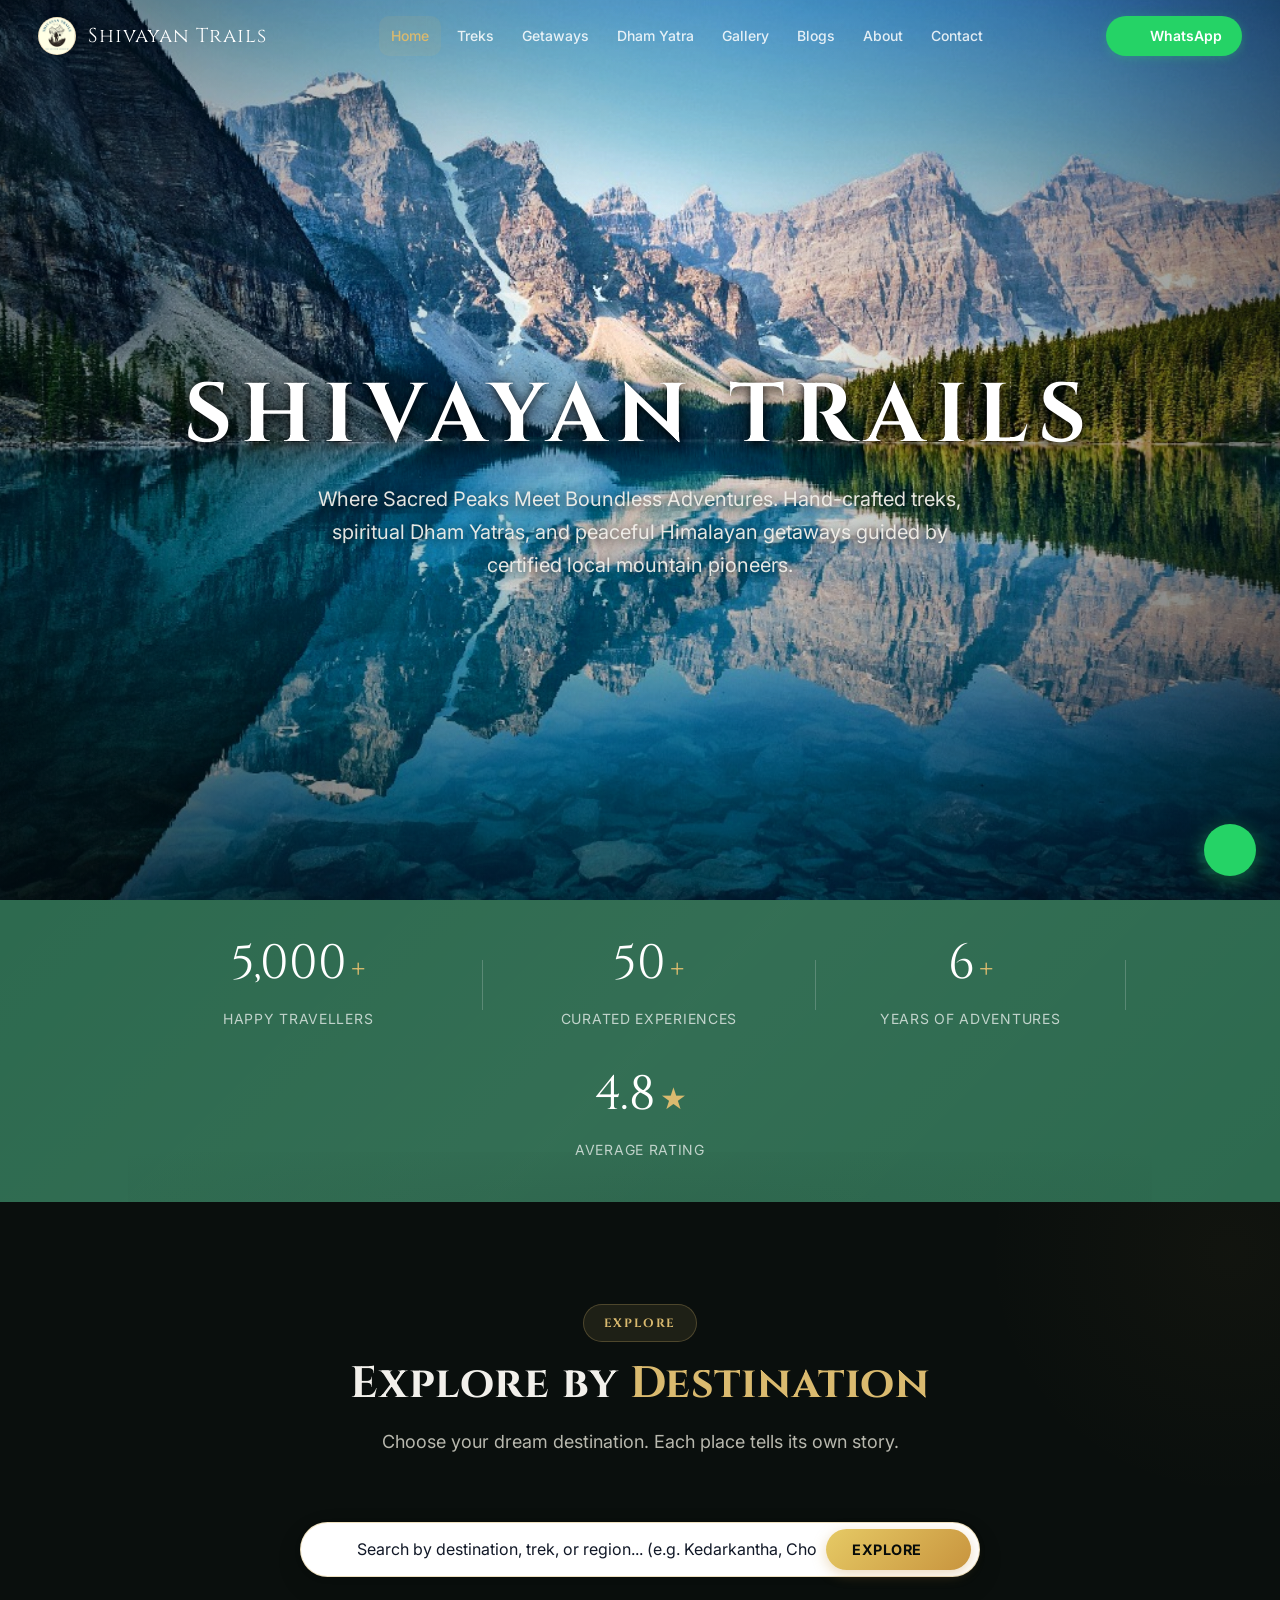
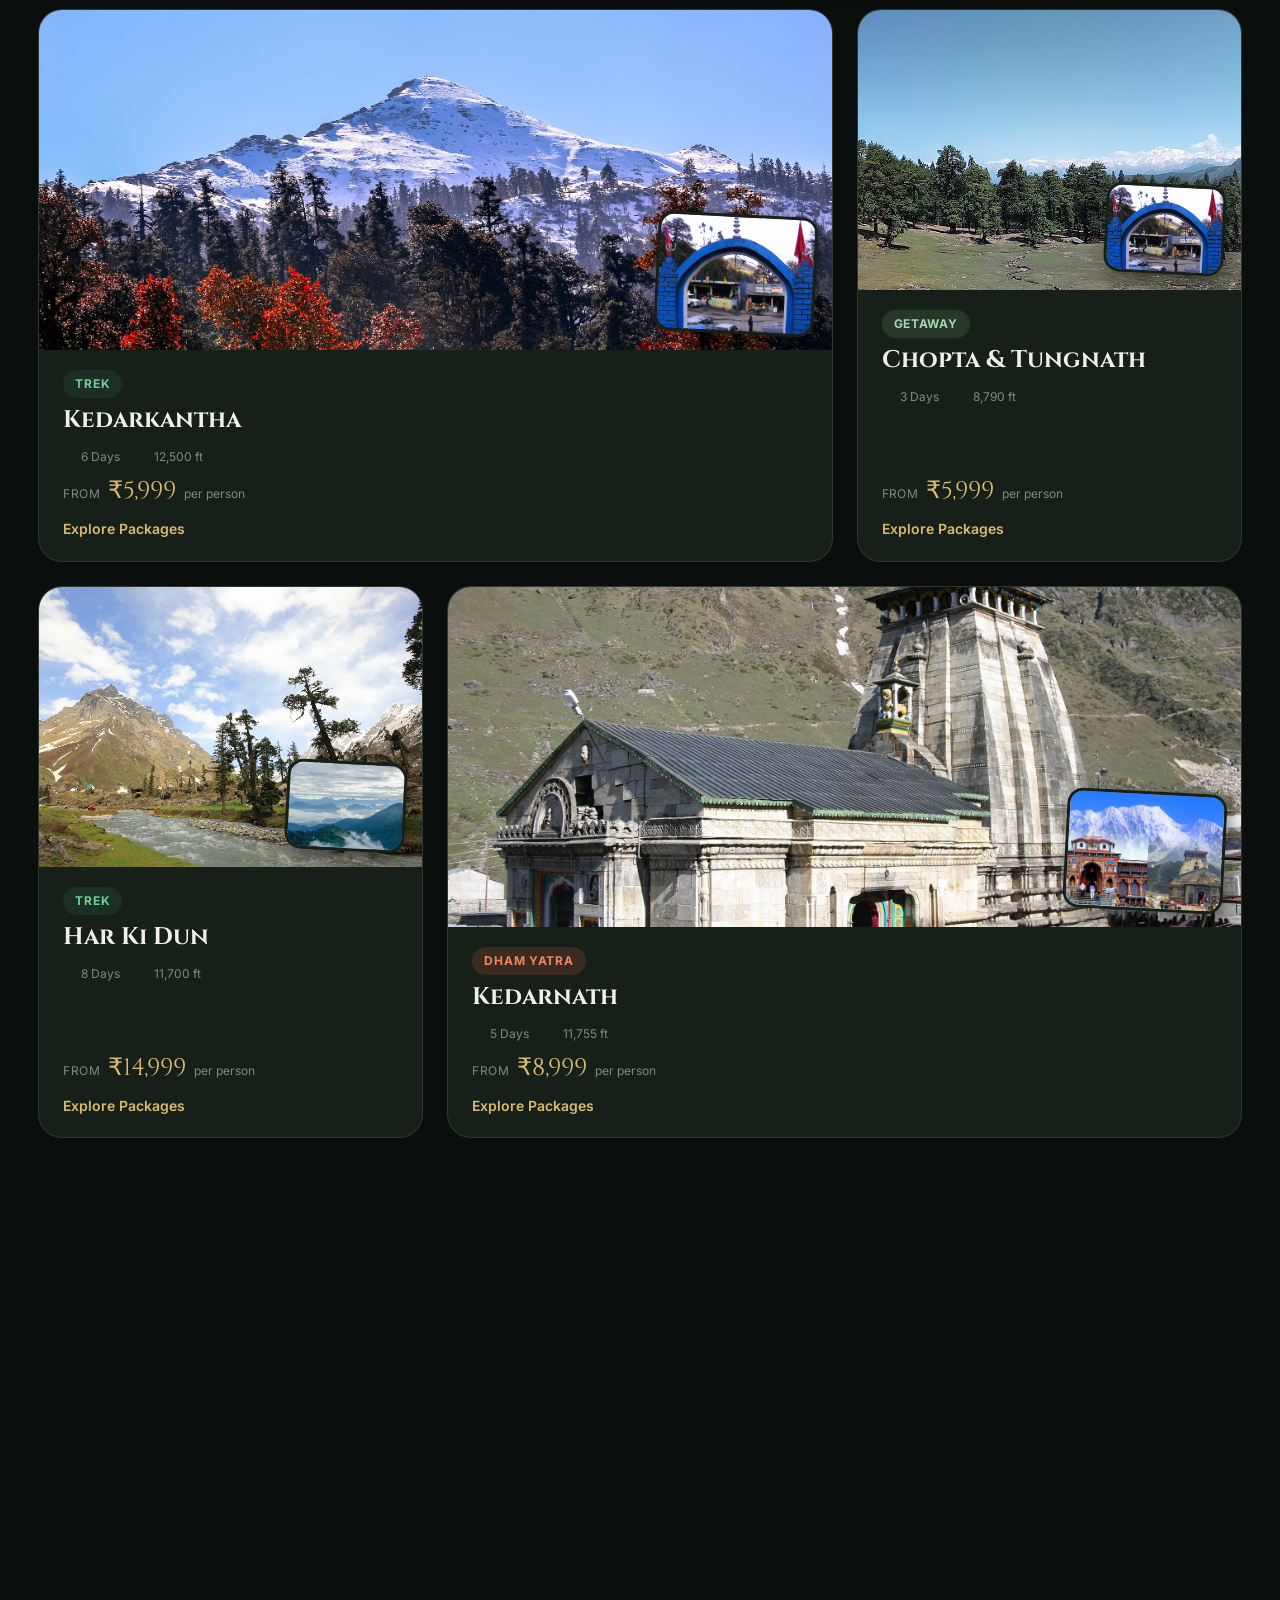
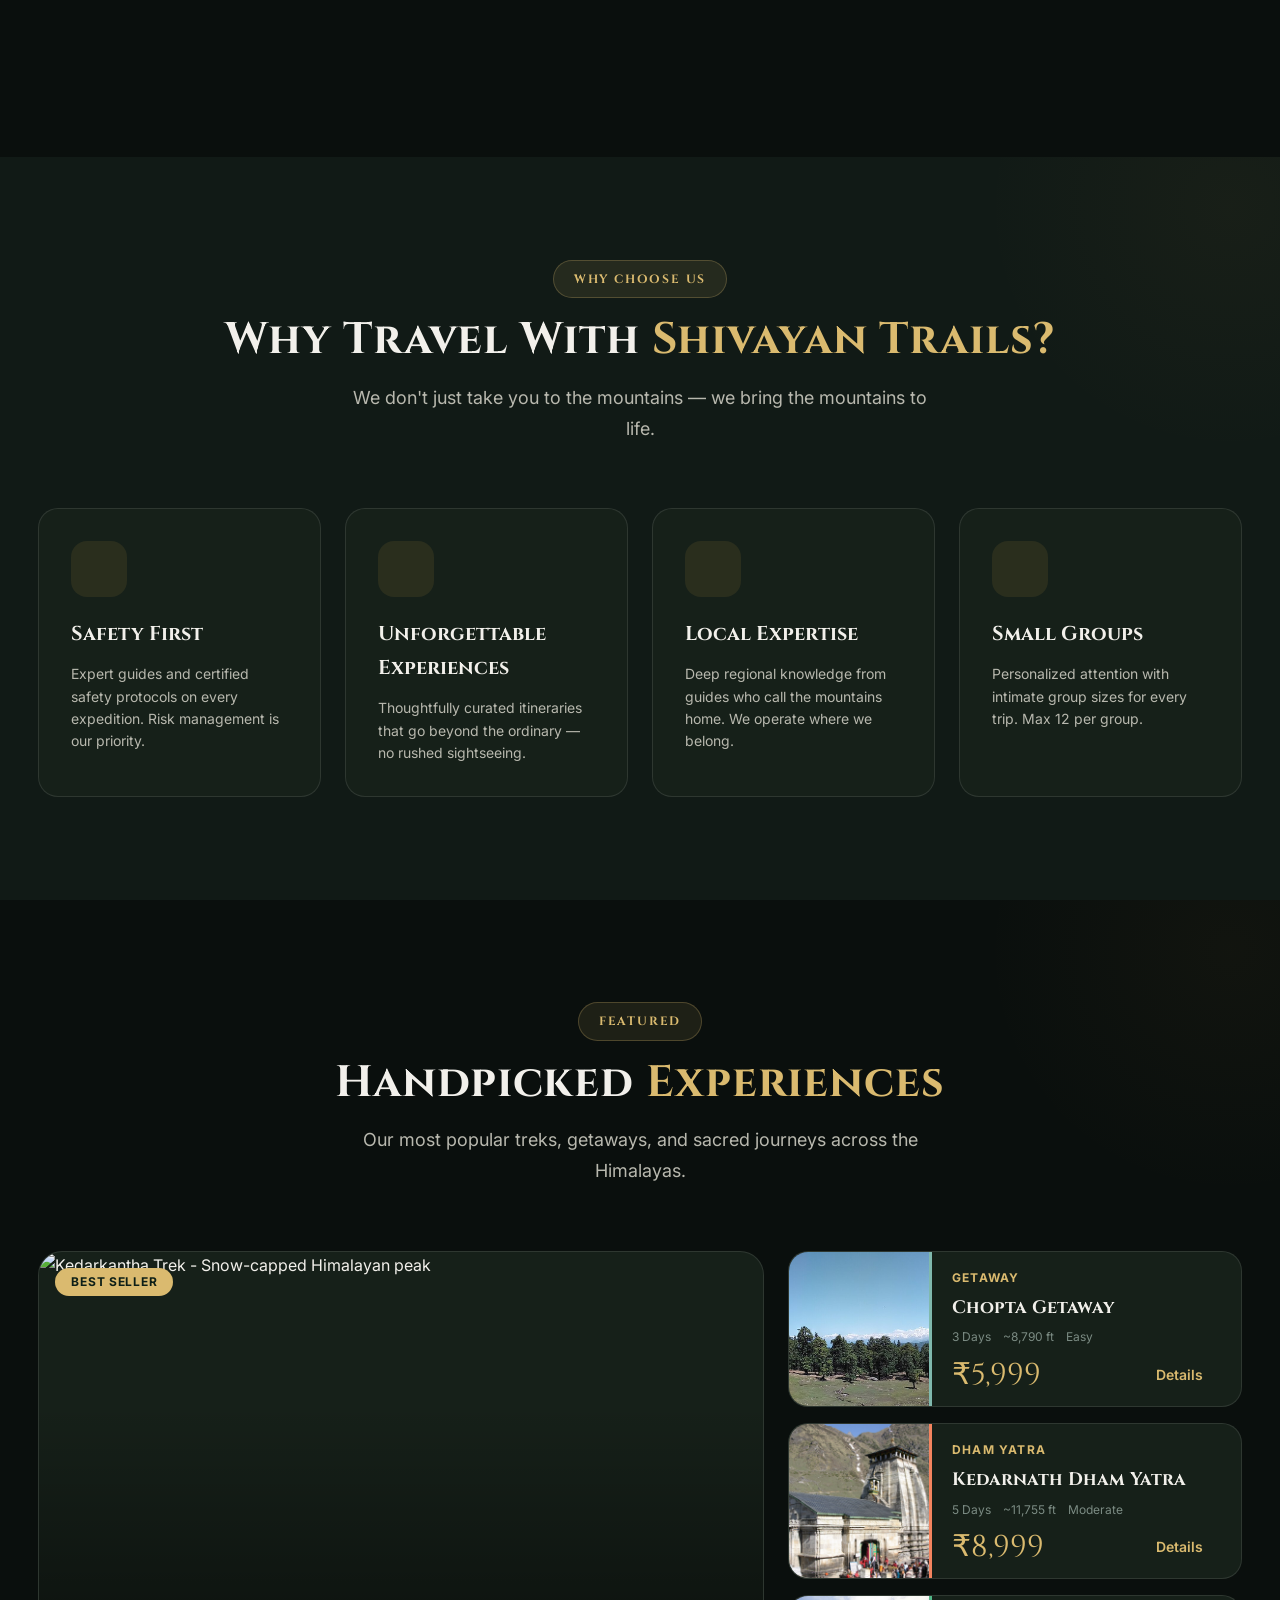
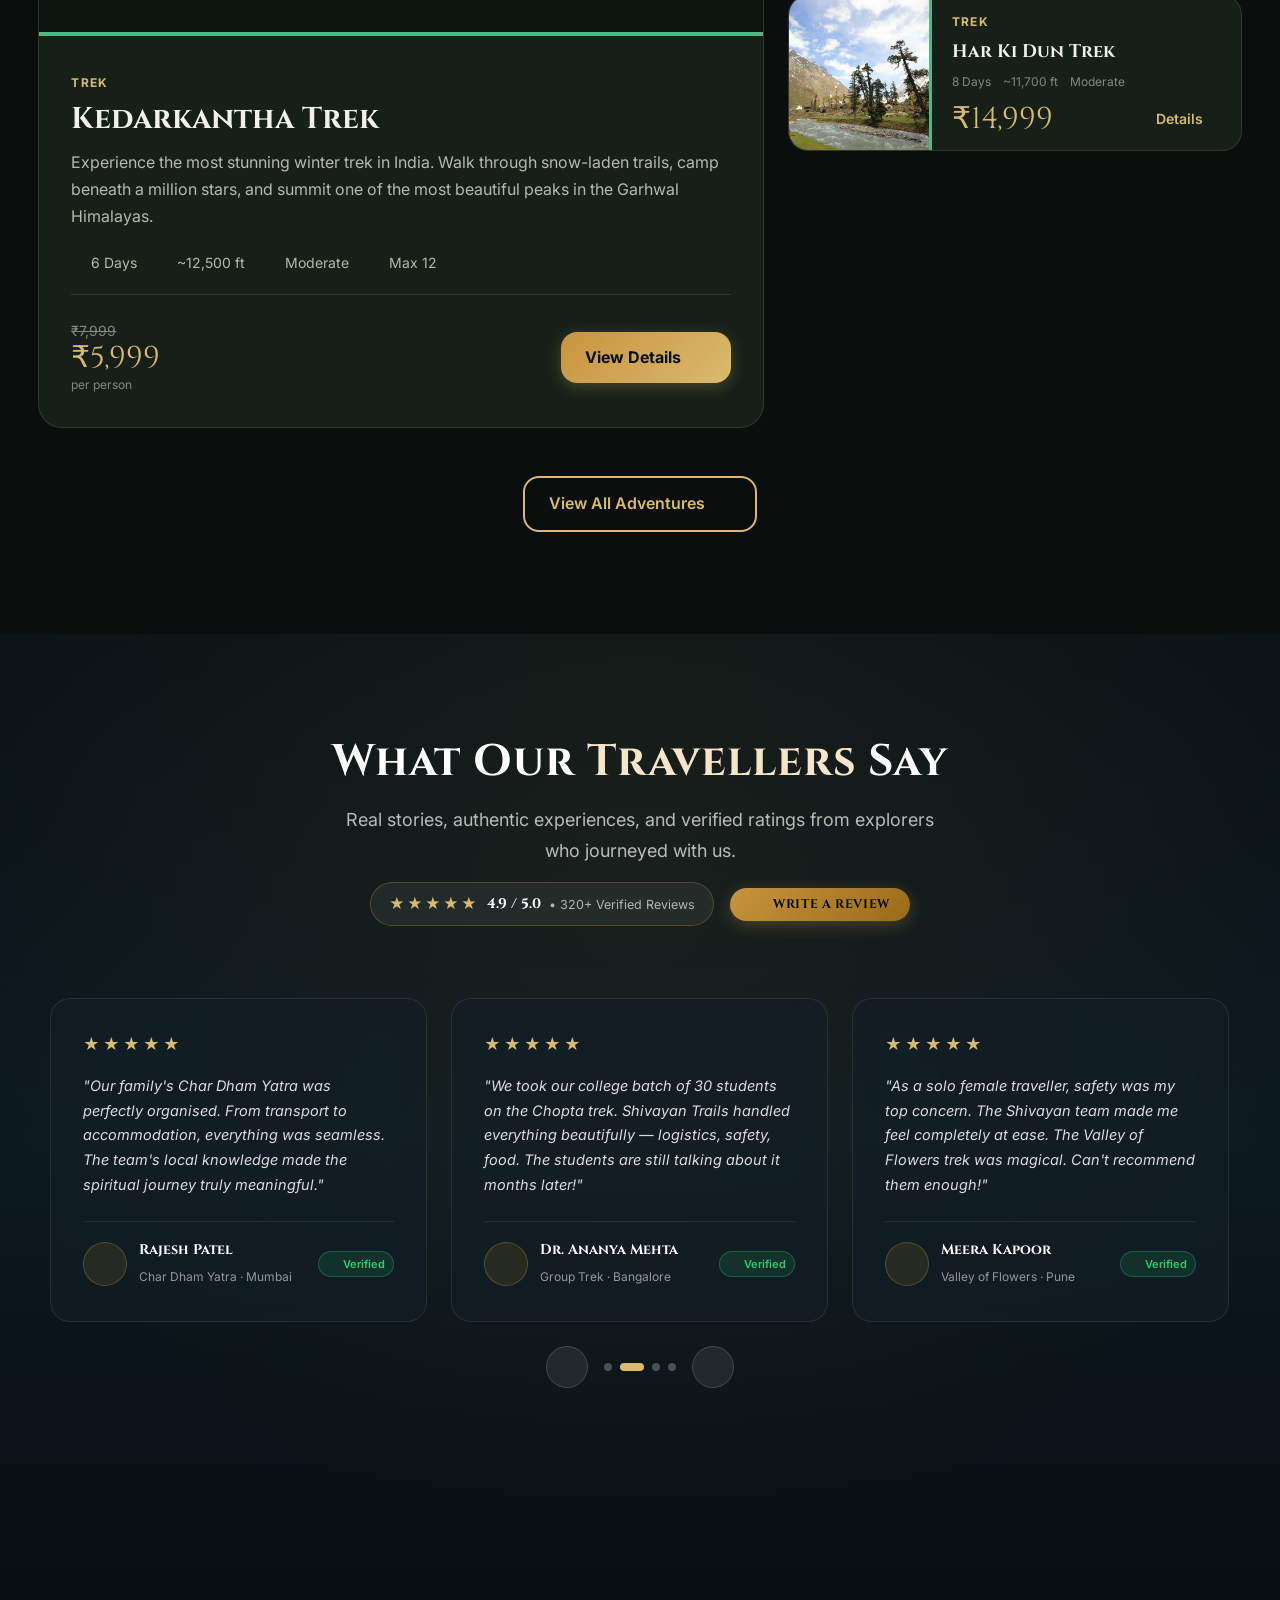
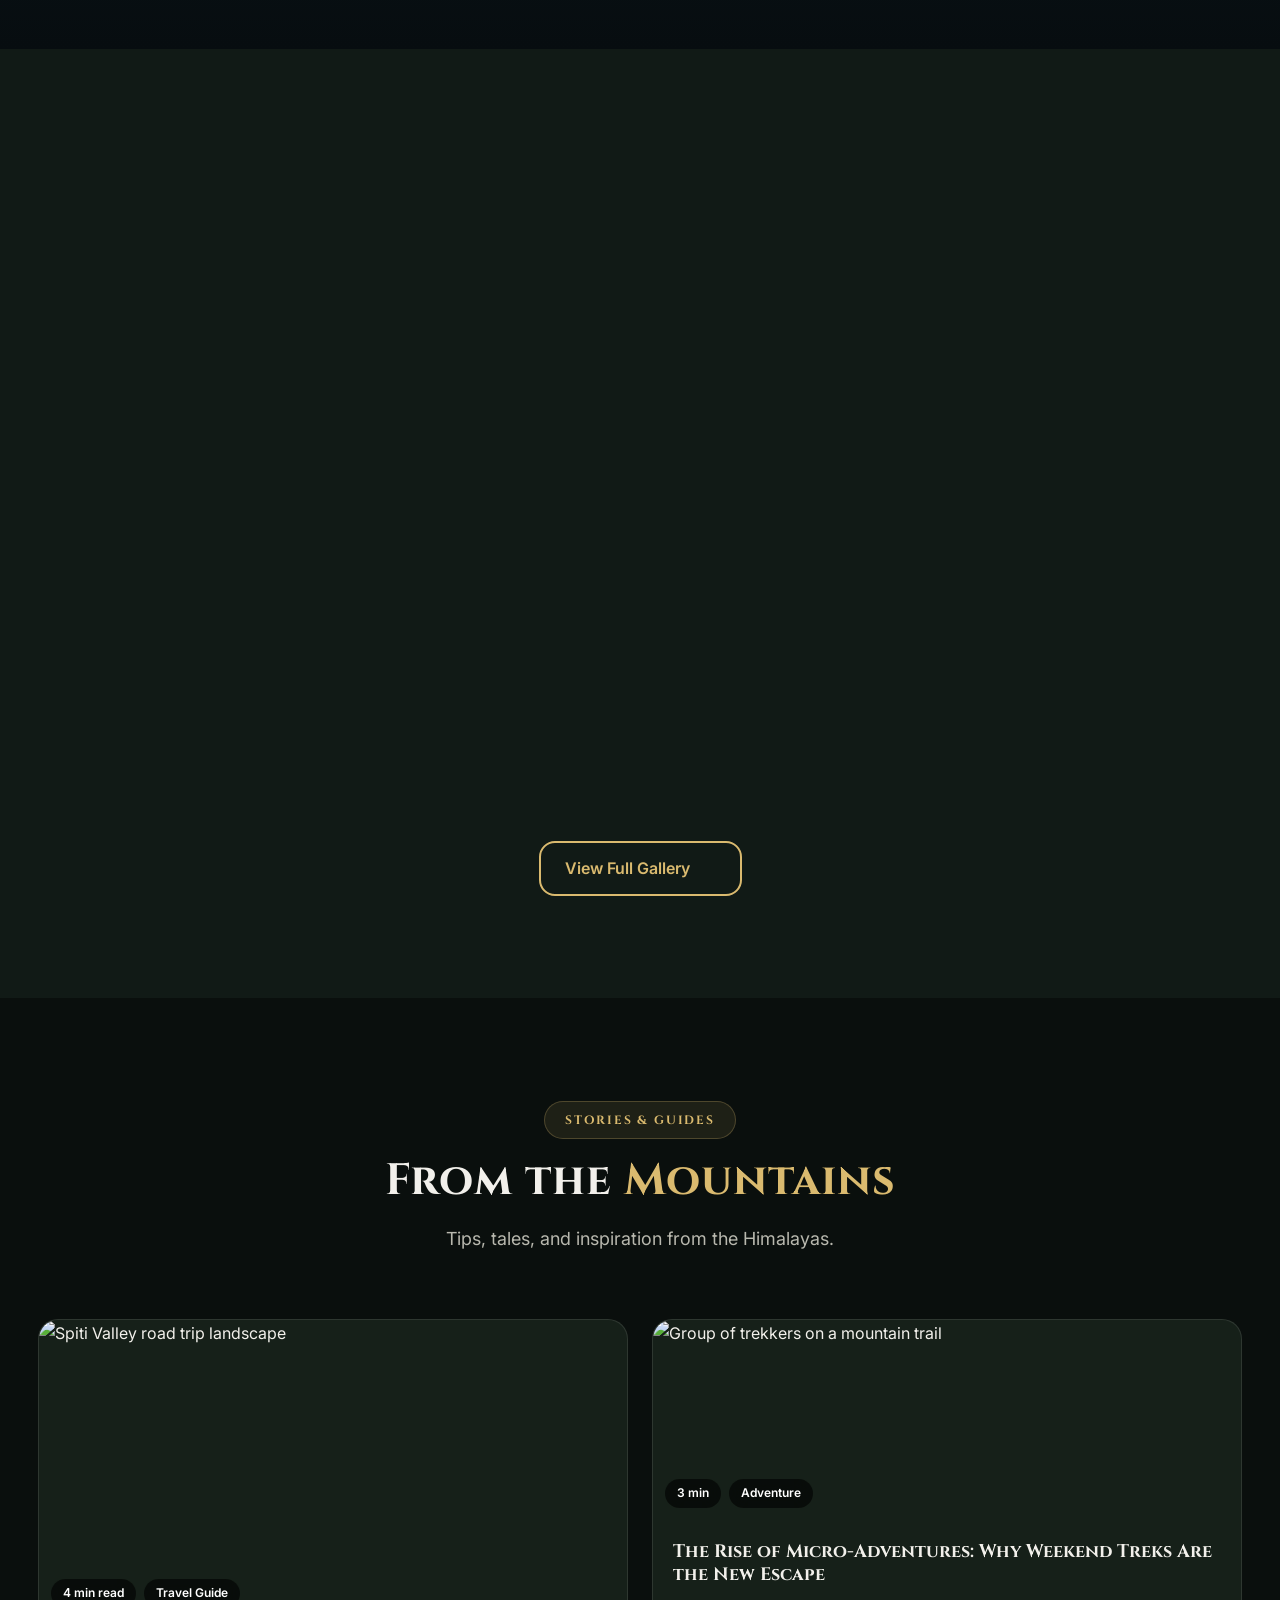
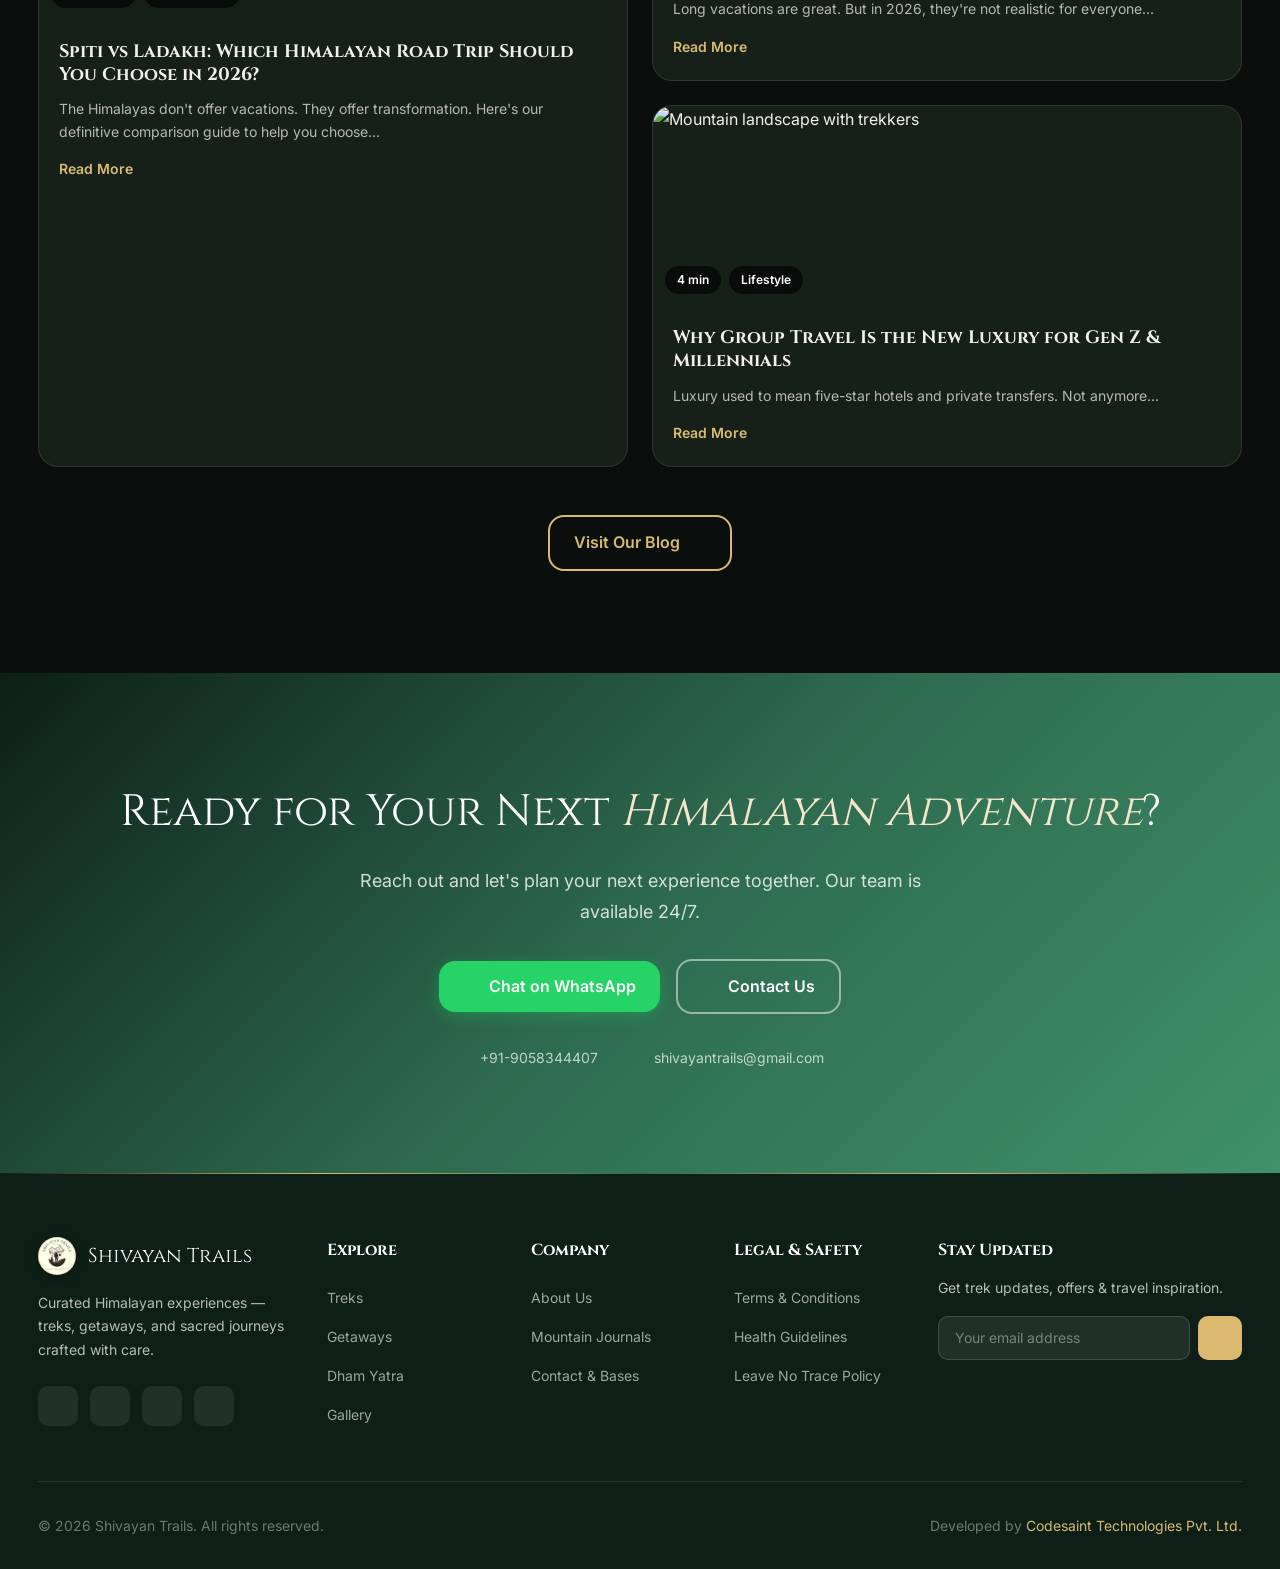
==== commit 278594cf: "mobile views and pfp" ====
--- a/index.html
+++ b/index.html
@@ -11,9 +11,11 @@
     <meta property="og:title" content="Shivayan Trails | Elevate Your Adventure">
     <meta property="og:description" content="Curated Himalayan treks, serene getaways, and sacred pilgrimages — crafted for the adventurer in you.">
     <meta property="og:type" content="website">
-    <meta property="og:url" content="https://shivayantrails.com">
-    <meta property="og:image" content="assets/images/og-image.jpg">
-    
+    <!-- Favicon / Website Icons -->
+    <link rel="icon" type="image/png" sizes="32x32" href="assets/images/favicon-32.png">
+    <link rel="icon" type="image/png" sizes="512x512" href="assets/images/favicon-512.png">
+    <link rel="apple-touch-icon" href="assets/images/logo.png">
+
     <!-- Fonts -->
     <link rel="preconnect" href="https://fonts.googleapis.com">
     <link rel="preconnect" href="https://fonts.gstatic.com" crossorigin>
@@ -56,7 +58,7 @@
         <div class="loader-curtain curtain-right"></div>
         <div class="loader-inner">
             <div class="loader-crest">
-                <i data-lucide="mountain-snow"></i>
+                <img src="assets/images/logo.png" alt="Shivayan Trails Logo" class="loader-logo-img">
             </div>
             <h2 class="loader-brand">SHIVAYAN TRAILS</h2>
             <p class="loader-tagline">SACRED HIMALAYAN EXPEDITIONS</p>
@@ -80,28 +82,20 @@
         <div class="nav-container">
             <a href="index.html" class="nav-logo" id="nav-logo">
                 <div class="logo-icon">
-                    <i data-lucide="mountain-snow"></i>
+                    <img src="assets/images/logo.png" alt="Shivayan Trails Logo" class="nav-logo-img">
                 </div>
                 <span class="logo-text">Shivayan Trails</span>
             </a>
 
             <ul class="nav-menu" id="nav-menu">
                 <li><a href="index.html" class="nav-link active">Home</a></li>
-                <li class="nav-dropdown">
-                    <a href="treks.html" class="nav-link">Treks <i data-lucide="chevron-down" class="dropdown-icon"></i></a>
-                    <div class="dropdown-content">
-                        <a href="treks.html?slug=kedarkantha">Kedarkantha Trek</a>
-                        <a href="treks.html?slug=har-ki-dun">Har Ki Dun Trek</a>
-                        <a href="treks.html?slug=valley-of-flowers">Valley of Flowers</a>
-                        <a href="treks.html?slug=kuari-pass">Kuari Pass Trek</a>
-                        <a href="treks.html" class="view-all">View All Treks →</a>
-                    </div>
-                </li>
+                <li><a href="treks.html" class="nav-link">Treks</a></li>
                 <li><a href="getaways.html" class="nav-link">Getaways</a></li>
                 <li><a href="dham-yatra.html" class="nav-link">Dham Yatra</a></li>
                 <li><a href="gallery.html" class="nav-link">Gallery</a></li>
                 <li><a href="blogs.html" class="nav-link">Blogs</a></li>
                 <li><a href="about.html" class="nav-link">About</a></li>
+                <li><a href="contact.html" class="nav-link">Contact</a></li>
             </ul>
 
             <div class="nav-actions">
@@ -443,7 +437,7 @@
                 <div class="editorial-sidebar">
                     <article class="editorial-card" data-animate="fade-up" data-delay="100">
                         <div class="editorial-card-image">
-                            <img src="https://images.unsplash.com/photo-1506905925346-21bda4d32df4?w=500&q=80" alt="Chopta Getaway" loading="lazy">
+                            <img src="assets/images/getaways/chopta.jpg" alt="Chopta Getaway" loading="lazy" onerror="this.src='https://images.unsplash.com/photo-1506905925346-21bda4d32df4?w=500&q=80'">
                         </div>
                         <div class="editorial-card-body editorial-card-body--getaway">
                             <span class="editorial-category">Getaway</span>
@@ -462,7 +456,7 @@
 
                     <article class="editorial-card" data-animate="fade-up" data-delay="200">
                         <div class="editorial-card-image">
-                            <img src="https://images.unsplash.com/photo-1564507592064-52ef18d32609?w=500&q=80" alt="Kedarnath Dham Yatra" loading="lazy">
+                            <img src="assets/images/dham-yatra/kedarnath.jpg" alt="Kedarnath Dham Yatra" loading="lazy" onerror="this.src='assets/images/kedarnath-hero.png'">
                         </div>
                         <div class="editorial-card-body editorial-card-body--dham">
                             <span class="editorial-category">Dham Yatra</span>
@@ -481,7 +475,7 @@
 
                     <article class="editorial-card" data-animate="fade-up" data-delay="300">
                         <div class="editorial-card-image">
-                            <img src="https://images.unsplash.com/photo-1585409677983-0f6c41ca9c3b?w=500&q=80" alt="Har Ki Dun Trek" loading="lazy">
+                            <img src="assets/images/treks/har-ki-dun.jpg" alt="Har Ki Dun Trek" loading="lazy" onerror="this.src='https://images.unsplash.com/photo-1585409677983-0f6c41ca9c3b?w=500&q=80'">
                         </div>
                         <div class="editorial-card-body editorial-card-body--trek">
                             <span class="editorial-category">Trek</span>
@@ -872,7 +866,7 @@
             <div class="footer-grid">
                 <div class="footer-brand">
                     <a href="index.html" class="footer-logo">
-                        <div class="logo-icon"><i data-lucide="mountain-snow"></i></div>
+                        <div class="logo-icon"><img src="assets/images/logo.png" alt="Shivayan Trails Logo" class="nav-logo-img"></div>
                         <span>Shivayan Trails</span>
                     </a>
                     <p>Curated Himalayan experiences — treks, getaways, and sacred journeys crafted with care.</p>
--- a/css/style.css
+++ b/css/style.css
@@ -364,15 +364,32 @@
 }
 
 .logo-icon {
-    width: 36px;
-    height: 36px;
+    width: 38px;
+    height: 38px;
     display: flex;
     align-items: center;
     justify-content: center;
-    background: rgba(218, 186, 111, 0.15);
-    border: 1px solid rgba(218, 186, 111, 0.3);
-    border-radius: var(--radius-md);
-    color: var(--color-gold);
+    background: #fdfbf7;
+    border: 1.5px solid rgba(218, 186, 111, 0.45);
+    border-radius: var(--radius-full);
+    overflow: hidden;
+    flex-shrink: 0;
+    box-shadow: 0 2px 8px rgba(0, 0, 0, 0.25);
+    transition: transform var(--transition-fast), border-color var(--transition-fast), box-shadow var(--transition-fast);
+}
+
+.nav-logo:hover .logo-icon, .footer-logo:hover .logo-icon {
+    transform: scale(1.06);
+    border-color: var(--color-gold);
+    box-shadow: 0 0 12px rgba(218, 186, 111, 0.45);
+}
+
+.logo-icon img, .nav-logo-img {
+    width: 100%;
+    height: 100%;
+    object-fit: cover;
+    display: block;
+    border-radius: 50%;
 }
 
 .logo-icon svg, .logo-icon i {
@@ -2772,13 +2789,8 @@
     }
 
     .logo-icon {
-        width: 32px;
-        height: 32px;
-    }
-
-    .logo-icon svg, .logo-icon i {
-        width: 18px;
-        height: 18px;
+        width: 34px;
+        height: 34px;
     }
 
     .nav-cta {
--- a/css/advanced.css
+++ b/css/advanced.css
@@ -199,27 +199,38 @@
 }
 
 .loader-crest {
-    width: 54px;
-    height: 54px;
+    width: 76px;
+    height: 76px;
     margin: 0 auto var(--space-4);
     display: flex;
     align-items: center;
     justify-content: center;
-    background: rgba(200, 148, 62, 0.12);
-    border: 1px solid rgba(200, 148, 62, 0.3);
+    background: #fdfbf7;
+    border: 2px solid rgba(218, 186, 111, 0.6);
     border-radius: var(--radius-full);
     color: var(--color-gold);
     animation: crestPulse 2s ease-in-out infinite;
+    overflow: hidden;
+    padding: 2px;
+    box-shadow: 0 0 25px rgba(218, 186, 111, 0.35);
+}
+
+.loader-crest img, .loader-logo-img {
+    width: 100%;
+    height: 100%;
+    object-fit: cover;
+    border-radius: 50%;
+    display: block;
 }
 
 .loader-crest svg, .loader-crest i {
-    width: 26px;
-    height: 26px;
+    width: 32px;
+    height: 32px;
 }
 
 @keyframes crestPulse {
-    0%, 100% { box-shadow: 0 0 15px rgba(200, 148, 62, 0.2); transform: scale(1); }
-    50% { box-shadow: 0 0 35px rgba(200, 148, 62, 0.4); transform: scale(1.05); }
+    0%, 100% { box-shadow: 0 0 15px rgba(200, 148, 62, 0.3); transform: scale(1); }
+    50% { box-shadow: 0 0 35px rgba(200, 148, 62, 0.6); transform: scale(1.06); }
 }
 
 .loader-brand {
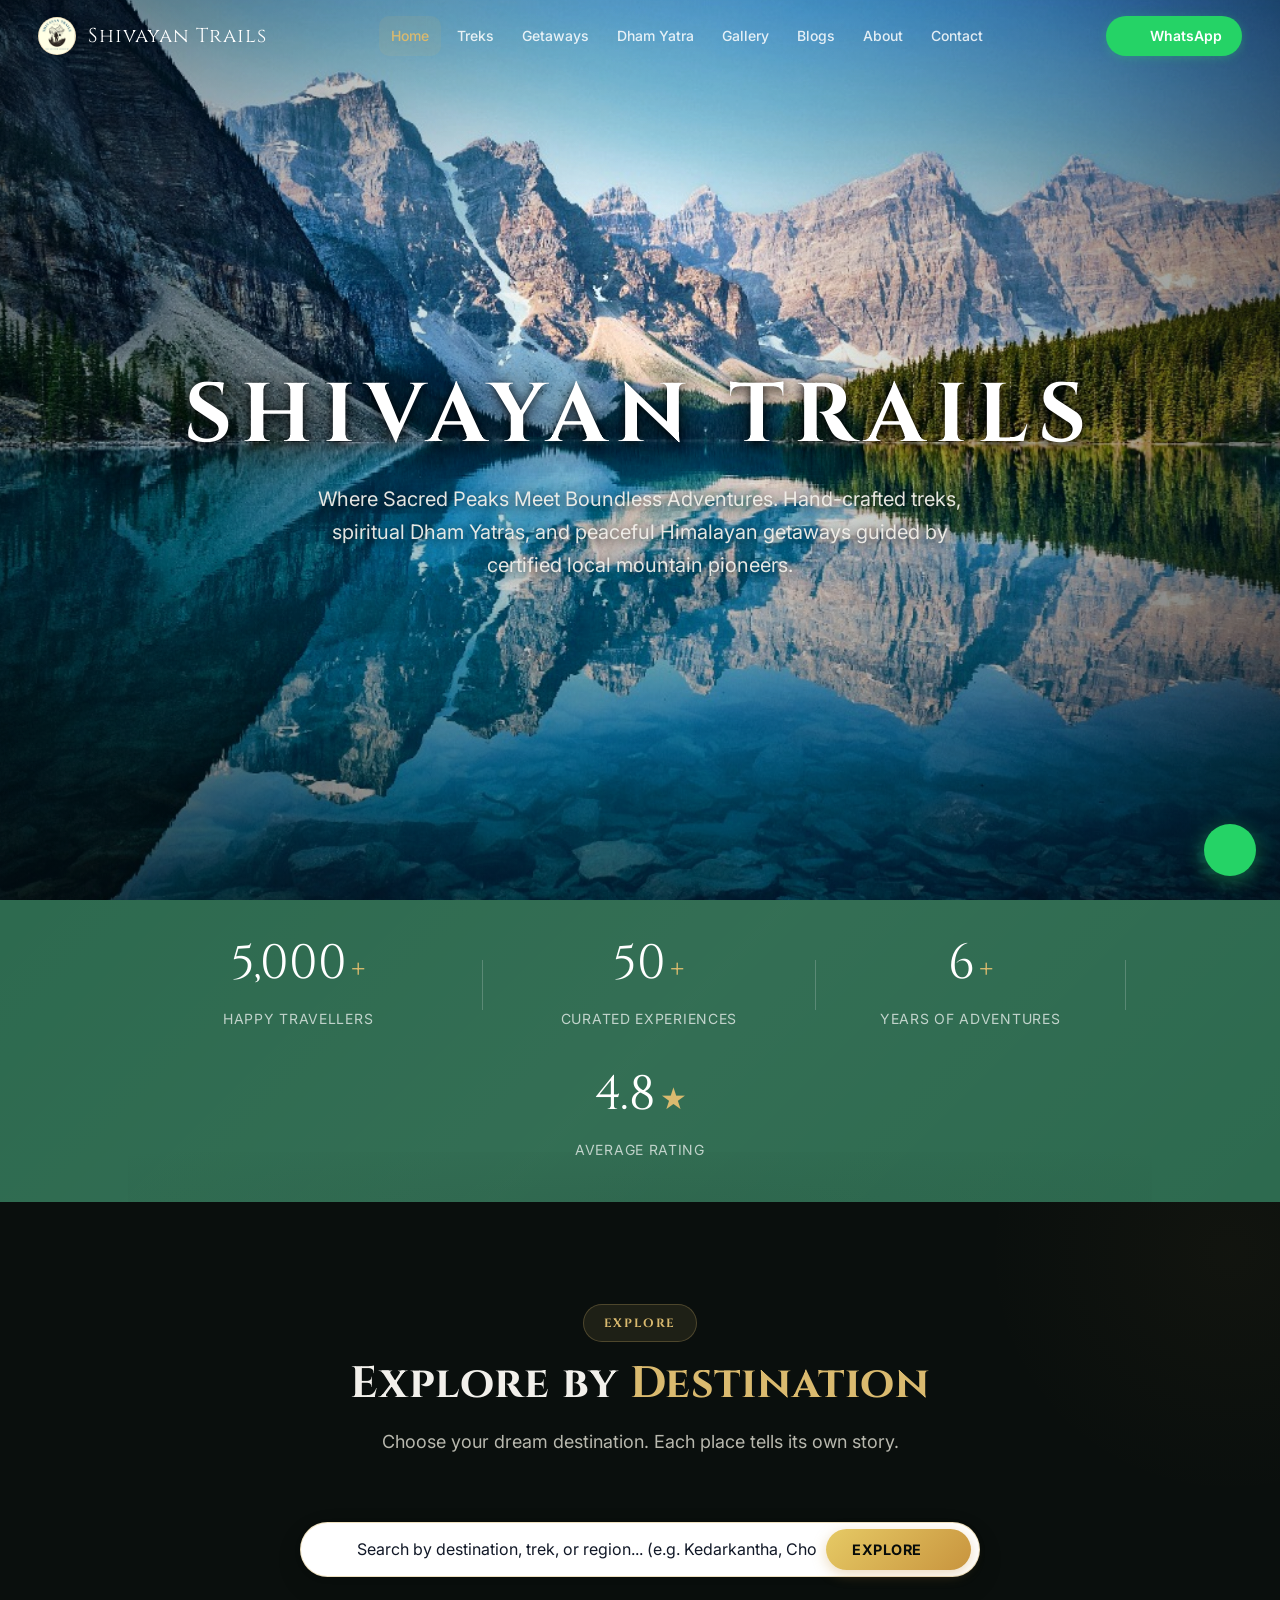
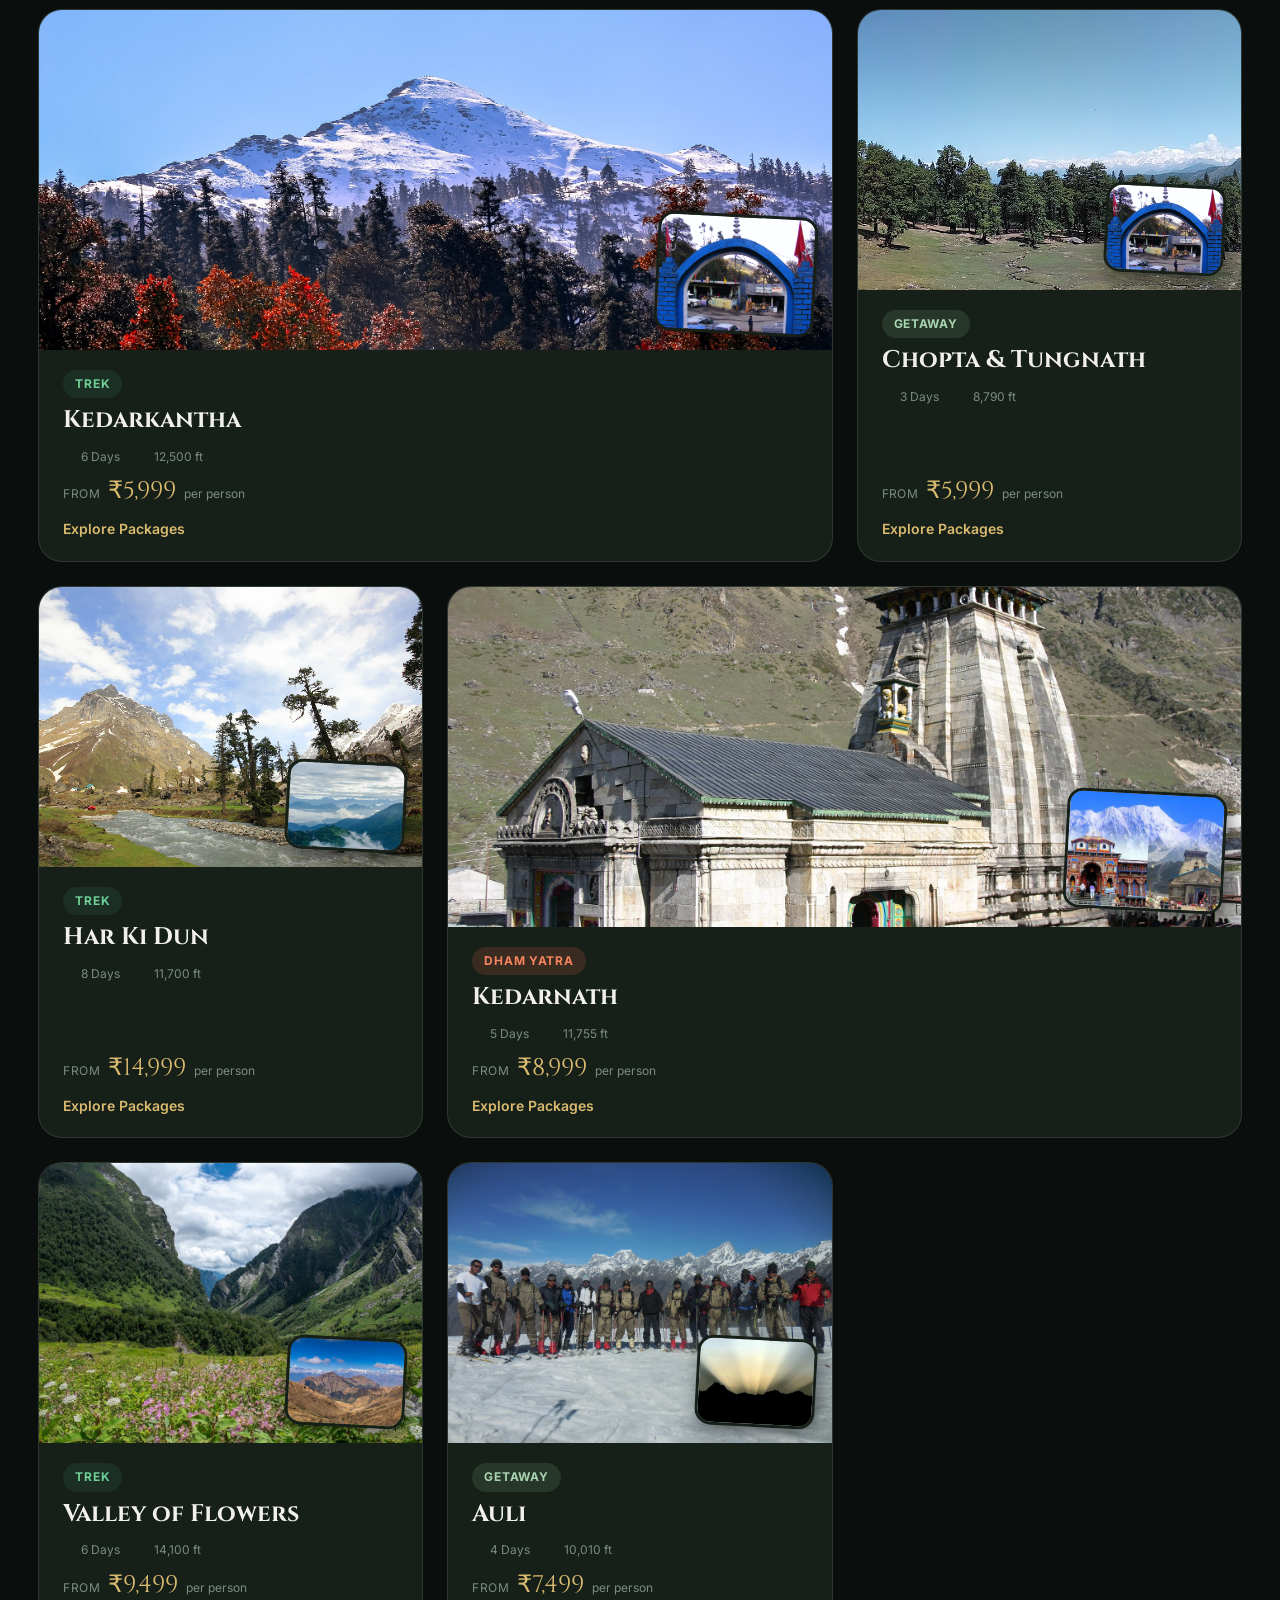
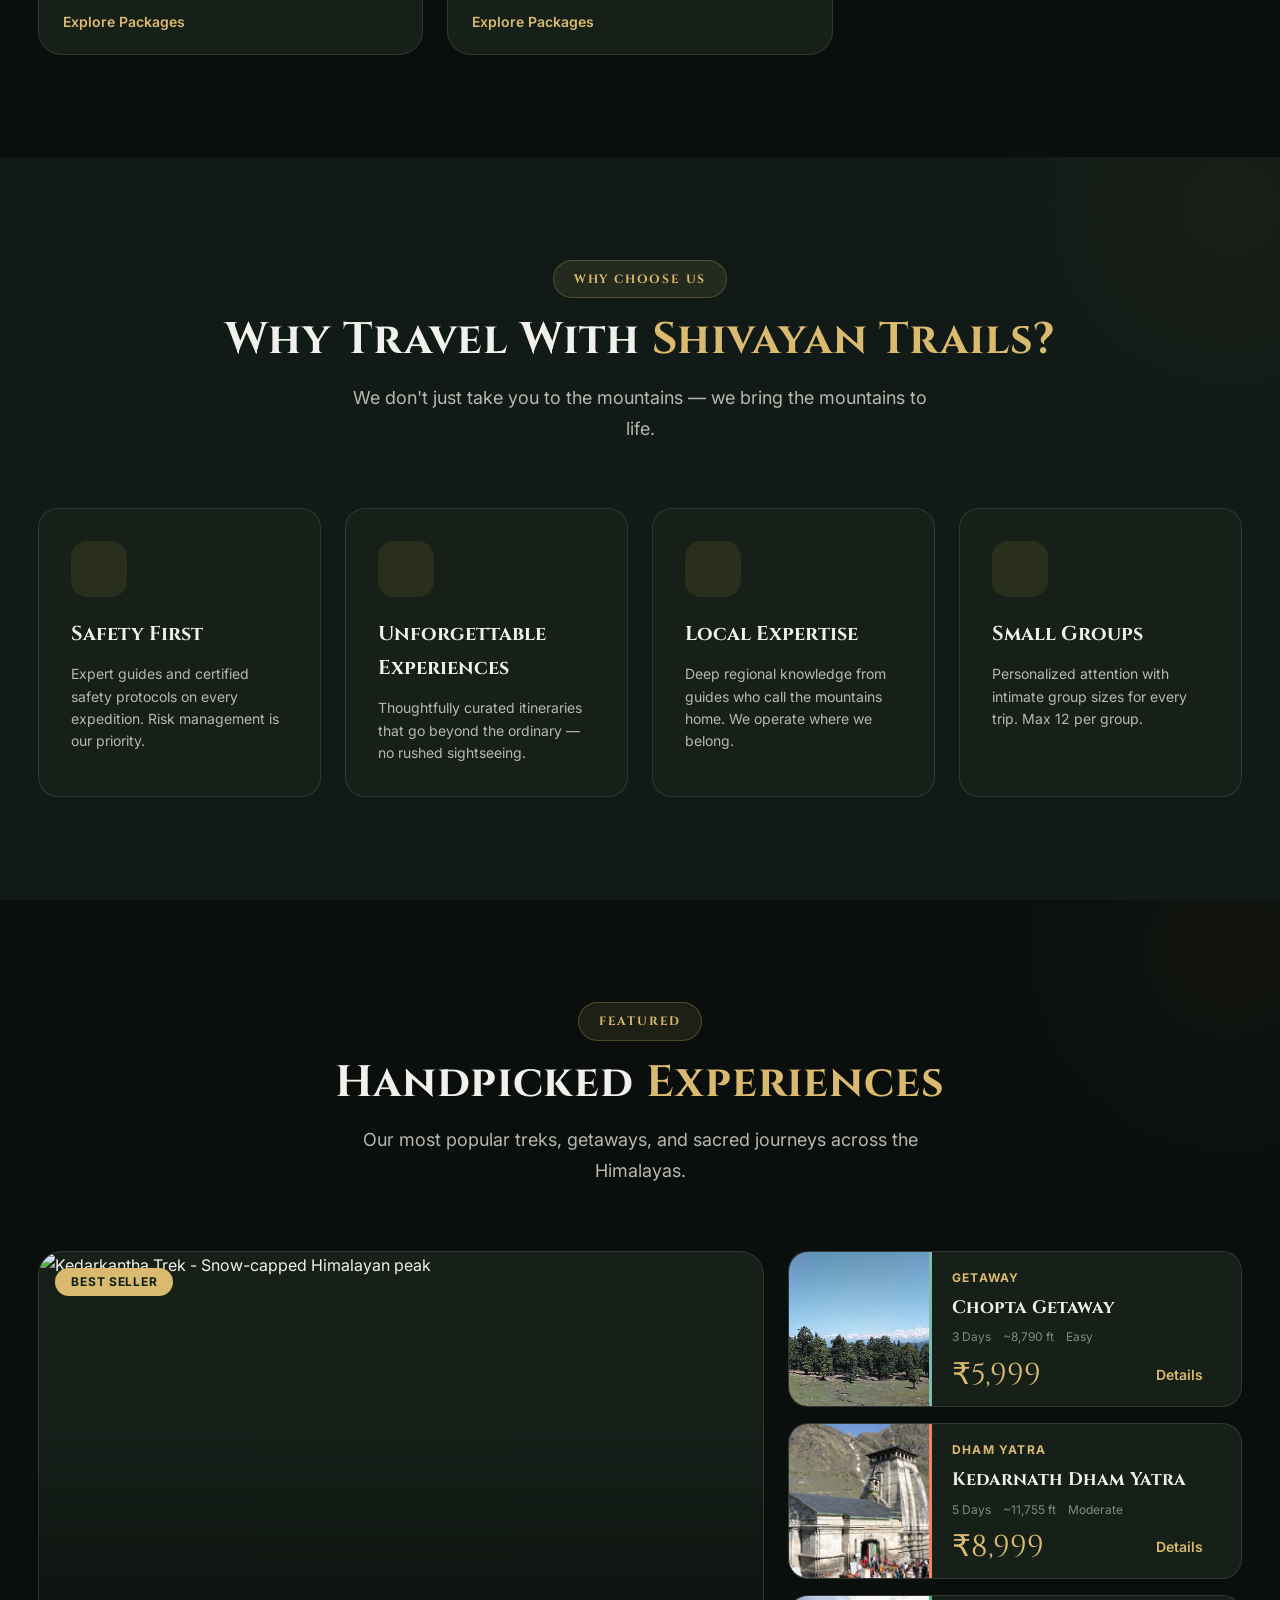
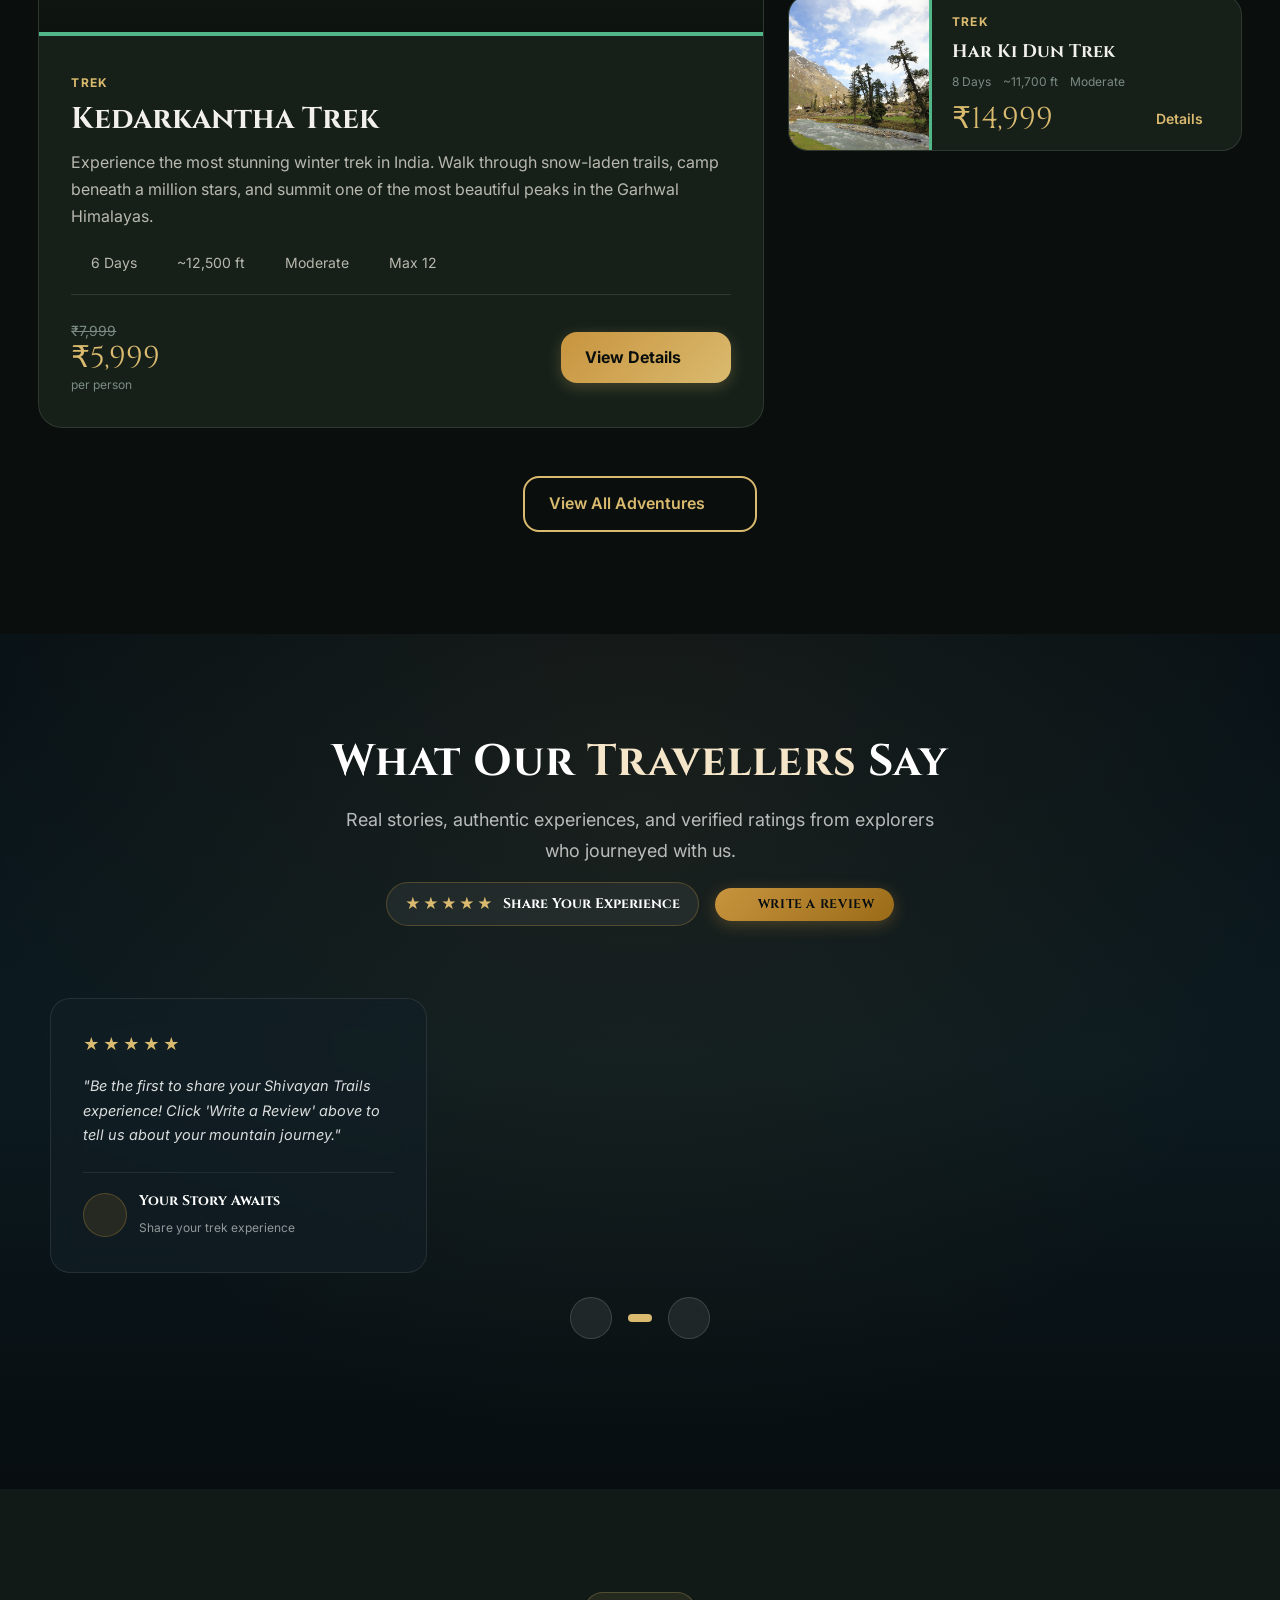
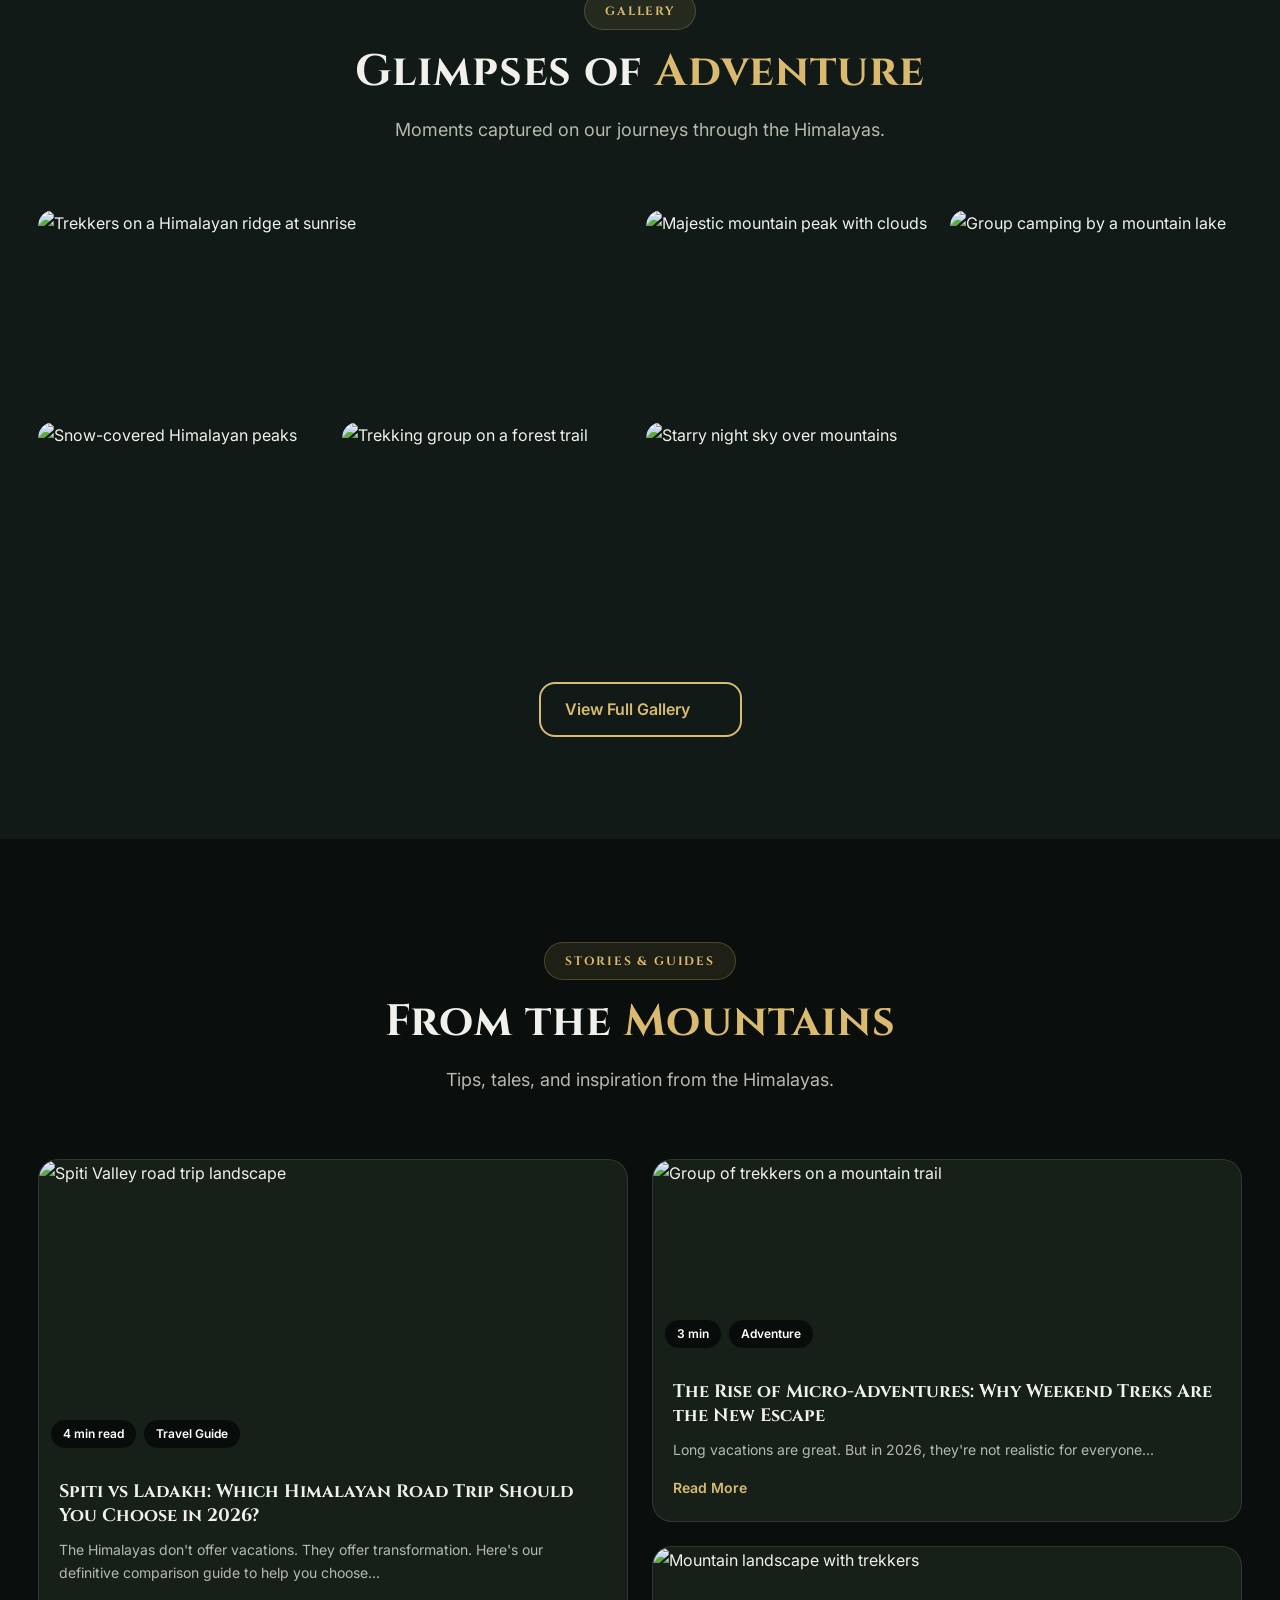
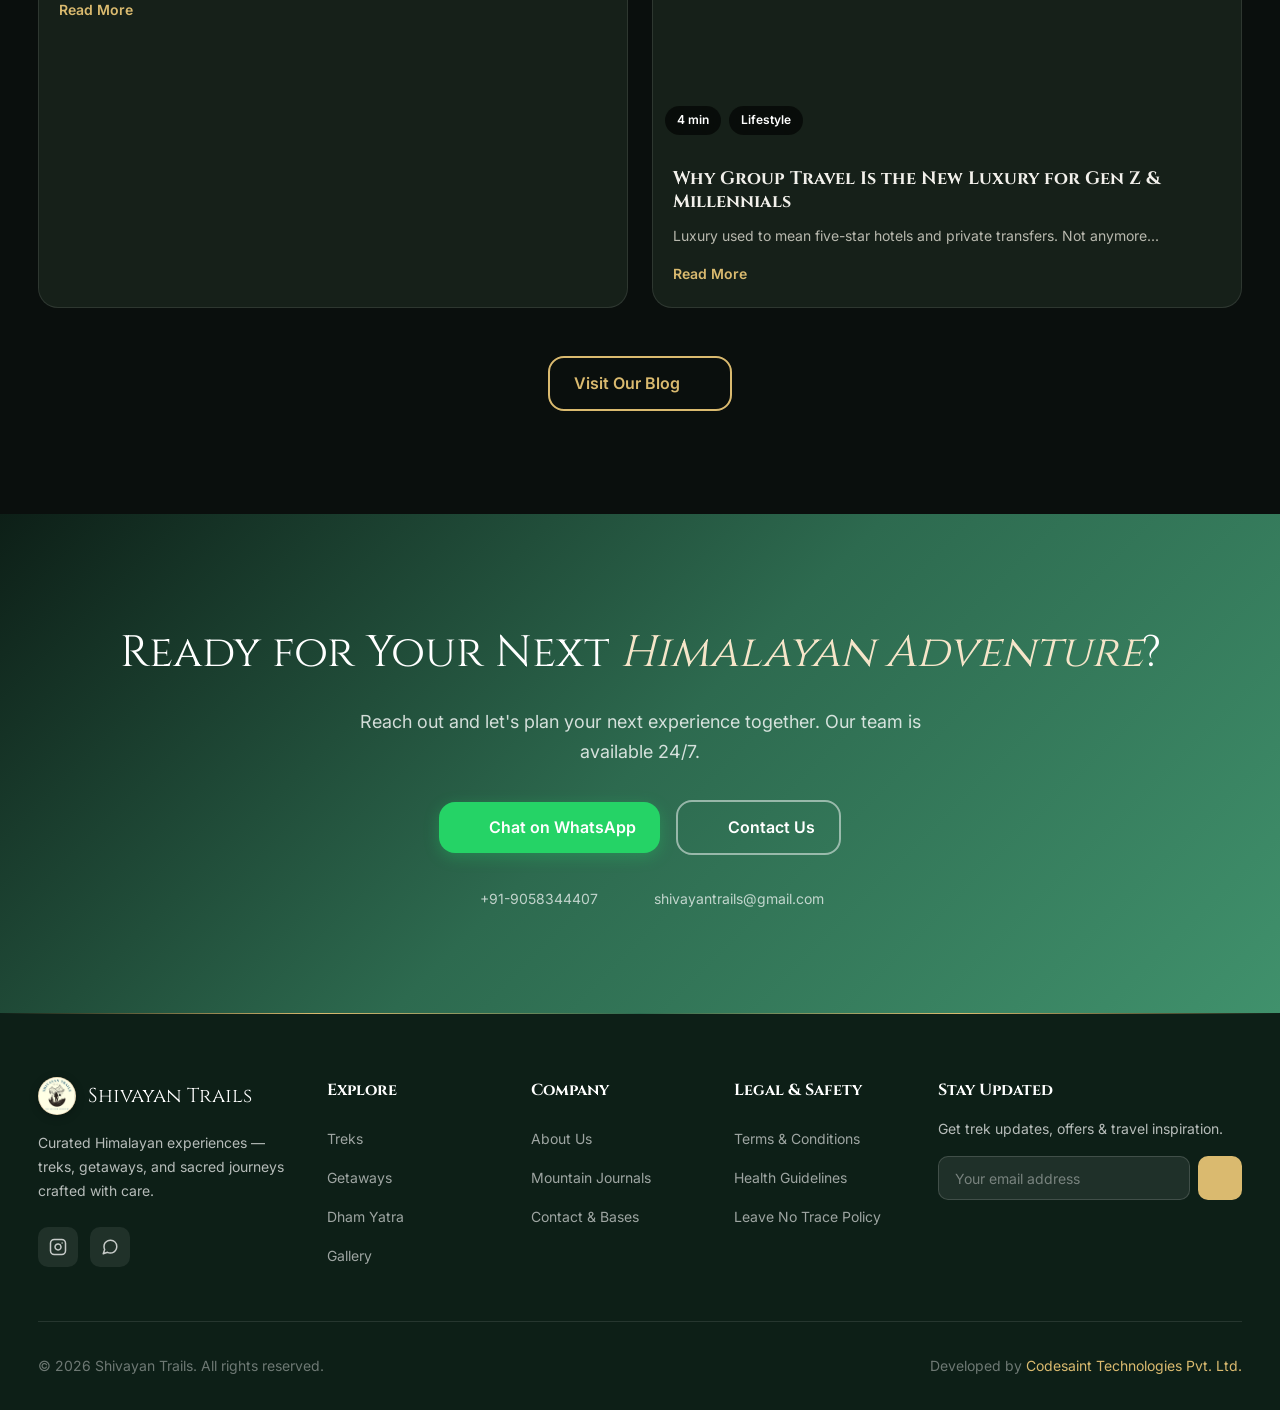
==== commit 6a1f71a7: "final" ====
--- a/index.html
+++ b/index.html
@@ -11,10 +11,12 @@
     <meta property="og:title" content="Shivayan Trails | Elevate Your Adventure">
     <meta property="og:description" content="Curated Himalayan treks, serene getaways, and sacred pilgrimages — crafted for the adventurer in you.">
     <meta property="og:type" content="website">
-    <!-- Favicon / Website Icons -->
-    <link rel="icon" type="image/png" sizes="32x32" href="assets/images/favicon-32.png">
+    <!-- Favicon / Website Icons (Google Search & Browser standard) -->
+    <link rel="icon" type="image/x-icon" href="favicon.ico">
+    <link rel="icon" type="image/png" sizes="48x48" href="assets/images/favicon-48.png">
+    <link rel="icon" type="image/png" sizes="192x192" href="assets/images/favicon-192.png">
     <link rel="icon" type="image/png" sizes="512x512" href="assets/images/favicon-512.png">
-    <link rel="apple-touch-icon" href="assets/images/logo.png">
+    <link rel="apple-touch-icon" sizes="180x180" href="assets/images/favicon-512.png">
 
     <!-- Fonts -->
     <link rel="preconnect" href="https://fonts.googleapis.com">
@@ -30,23 +32,20 @@
     <link rel="stylesheet" href="css/advanced.css">
     <link rel="stylesheet" href="css/trips-and-pages.css">
 
-    <!-- Schema.org Structured Data -->
+    <!-- Schema.org Structured Data with Official Logo for Google Knowledge Graph & Search -->
     <script type="application/ld+json">
     {
         "@context": "https://schema.org",
         "@type": "TravelAgency",
         "name": "Shivayan Trails",
+        "image": "https://shivayantrails.com/assets/images/logo.png",
+        "logo": "https://shivayantrails.com/assets/images/favicon-512.png",
         "description": "Curated Himalayan treks, serene getaways, and sacred pilgrimages across Uttarakhand",
         "url": "https://shivayantrails.com",
         "telephone": "+91-9058344407",
         "email": "shivayantrails@gmail.com",
         "foundingDate": "2020",
-        "areaServed": "Uttarakhand, India",
-        "aggregateRating": {
-            "@type": "AggregateRating",
-            "ratingValue": "4.8",
-            "reviewCount": "320"
-        }
+        "areaServed": "Uttarakhand, India"
     }
     </script>
 </head>
@@ -513,8 +512,7 @@
                 <div class="reviews-action-bar">
                     <div class="rating-overview-pill">
                         <div class="stars-gold">★★★★★</div>
-                        <span class="rating-num">4.9 / 5.0</span>
-                        <span class="rating-count">&bull; 320+ Verified Reviews</span>
+                        <span class="rating-num">Share Your Experience</span>
                     </div>
                     <button type="button" class="btn-write-review" onclick="openReviewModal()">
                         <i data-lucide="edit-3"></i>
@@ -525,78 +523,19 @@
             
             <div class="testimonials-carousel" id="testimonials-carousel">
                 <div class="testimonial-track" id="testimonial-track">
-                    <div class="testimonial-card">
-                        <div class="testimonial-stars">★★★★★</div>
+                    <!-- Real user reviews load here from localStorage -->
+                    <div class="testimonial-card" id="empty-review-placeholder">
+                        <div class="testimonial-stars" style="color: var(--color-gold);">★★★★★</div>
                         <blockquote class="testimonial-quote">
-                            "The Kedarkantha trek was an absolute dream! The guides were incredibly knowledgeable and made sure everyone felt safe. The campsite views were breathtaking. Will definitely book again!"
+                            "Be the first to share your Shivayan Trails experience! Click 'Write a Review' above to tell us about your mountain journey."
                         </blockquote>
                         <div class="testimonial-author">
                             <div class="author-avatar">
-                                <i data-lucide="user-circle"></i>
+                                <i data-lucide="message-square-plus"></i>
                             </div>
                             <div class="author-info">
-                                <strong>Priya Sharma</strong>
-                                <span>Kedarkantha Trek · Delhi</span>
-                            </div>
-                            <div class="verified-badge">
-                                <i data-lucide="badge-check"></i> Verified
-                            </div>
-                        </div>
-                    </div>
-                    
-                    <div class="testimonial-card">
-                        <div class="testimonial-stars">★★★★★</div>
-                        <blockquote class="testimonial-quote">
-                            "Our family's Char Dham Yatra was perfectly organised. From transport to accommodation, everything was seamless. The team's local knowledge made the spiritual journey truly meaningful."
-                        </blockquote>
-                        <div class="testimonial-author">
-                            <div class="author-avatar">
-                                <i data-lucide="user-circle"></i>
-                            </div>
-                            <div class="author-info">
-                                <strong>Rajesh Patel</strong>
-                                <span>Char Dham Yatra · Mumbai</span>
-                            </div>
-                            <div class="verified-badge">
-                                <i data-lucide="badge-check"></i> Verified
-                            </div>
-                        </div>
-                    </div>
-                    
-                    <div class="testimonial-card">
-                        <div class="testimonial-stars">★★★★★</div>
-                        <blockquote class="testimonial-quote">
-                            "We took our college batch of 30 students on the Chopta trek. Shivayan Trails handled everything beautifully — logistics, safety, food. The students are still talking about it months later!"
-                        </blockquote>
-                        <div class="testimonial-author">
-                            <div class="author-avatar">
-                                <i data-lucide="user-circle"></i>
-                            </div>
-                            <div class="author-info">
-                                <strong>Dr. Ananya Mehta</strong>
-                                <span>Group Trek · Bangalore</span>
-                            </div>
-                            <div class="verified-badge">
-                                <i data-lucide="badge-check"></i> Verified
-                            </div>
-                        </div>
-                    </div>
-
-                    <div class="testimonial-card">
-                        <div class="testimonial-stars">★★★★★</div>
-                        <blockquote class="testimonial-quote">
-                            "As a solo female traveller, safety was my top concern. The Shivayan team made me feel completely at ease. The Valley of Flowers trek was magical. Can't recommend them enough!"
-                        </blockquote>
-                        <div class="testimonial-author">
-                            <div class="author-avatar">
-                                <i data-lucide="user-circle"></i>
-                            </div>
-                            <div class="author-info">
-                                <strong>Meera Kapoor</strong>
-                                <span>Valley of Flowers · Pune</span>
-                            </div>
-                            <div class="verified-badge">
-                                <i data-lucide="badge-check"></i> Verified
+                                <strong>Your Story Awaits</strong>
+                                <span>Share your trek experience</span>
                             </div>
                         </div>
                     </div>
@@ -612,28 +551,7 @@
                     </button>
                 </div>
             </div>
-            
-            <div class="trust-strip" data-animate="fade-up">
-                <div class="trust-item">
-                    <span class="trust-score">4.8/5</span>
-                    <span class="trust-source">Google Reviews</span>
-                </div>
-                <div class="trust-divider"></div>
-                <div class="trust-item">
-                    <span class="trust-score">4.9/5</span>
-                    <span class="trust-source">TripAdvisor</span>
-                </div>
-                <div class="trust-divider"></div>
-                <div class="trust-item">
-                    <span class="trust-score">320+</span>
-                    <span class="trust-source">Verified Reviews</span>
-                </div>
-                <div class="trust-divider"></div>
-                <div class="trust-item">
-                    <span class="trust-score">100%</span>
-                    <span class="trust-source">Safety Certified</span>
-                </div>
-            </div>
+
         </div>
     </section>
 
@@ -871,10 +789,12 @@
                     </a>
                     <p>Curated Himalayan experiences — treks, getaways, and sacred journeys crafted with care.</p>
                     <div class="footer-social">
-                        <a href="#" aria-label="Instagram" class="social-link"><i data-lucide="instagram"></i></a>
-                        <a href="#" aria-label="Facebook" class="social-link"><i data-lucide="facebook"></i></a>
-                        <a href="#" aria-label="YouTube" class="social-link"><i data-lucide="youtube"></i></a>
-                        <a href="#" aria-label="LinkedIn" class="social-link"><i data-lucide="linkedin"></i></a>
+                        <a href="https://www.instagram.com/shivayantrails/" target="_blank" rel="noopener noreferrer" aria-label="Instagram" class="social-link" title="Follow us on Instagram">
+                            <svg width="18" height="18" viewBox="0 0 24 24" fill="none" stroke="currentColor" stroke-width="2" stroke-linecap="round" stroke-linejoin="round"><rect x="2" y="2" width="20" height="20" rx="5" ry="5"></rect><path d="M16 11.37A4 4 0 1 1 12.63 8 4 4 0 0 1 16 11.37z"></path><line x1="17.5" y1="6.5" x2="17.51" y2="6.5"></line></svg>
+                        </a>
+                        <a href="https://wa.me/919058344407" target="_blank" rel="noopener noreferrer" aria-label="WhatsApp" class="social-link" title="Chat on WhatsApp">
+                            <svg width="18" height="18" viewBox="0 0 24 24" fill="none" stroke="currentColor" stroke-width="2" stroke-linecap="round" stroke-linejoin="round"><path d="M21 11.5a8.38 8.38 0 0 1-.9 3.8 8.5 8.5 0 0 1-7.6 4.7 8.38 8.38 0 0 1-3.8-.9L3 21l1.9-5.7a8.38 8.38 0 0 1-.9-3.8 8.5 8.5 0 0 1 4.7-7.6 8.38 8.38 0 0 1 3.8-.9h.5a8.48 8.48 0 0 1 8 8v.5z"></path></svg>
+                        </a>
                     </div>
                 </div>
                 
--- a/css/style.css
+++ b/css/style.css
@@ -2316,7 +2316,8 @@
     gap: var(--space-3);
 }
 
-.social-link {
+.social-link,
+.footer-social a {
     width: 40px;
     height: 40px;
     display: flex;
@@ -2324,19 +2325,25 @@
     justify-content: center;
     background: rgba(255, 255, 255, 0.08);
     border-radius: var(--radius-md);
-    color: rgba(255, 255, 255, 0.6);
+    color: rgba(255, 255, 255, 0.75);
     transition: all var(--transition-fast);
-}
-
-.social-link:hover {
+    text-decoration: none;
+}
+
+.social-link:hover,
+.footer-social a:hover {
     background: var(--color-gold);
     color: var(--color-primary-dark);
     transform: translateY(-3px);
 }
 
-.social-link svg, .social-link i {
+.social-link svg,
+.social-link i,
+.footer-social a svg,
+.footer-social a i {
     width: 18px;
     height: 18px;
+    display: block;
 }
 
 .footer-links h4 {
--- a/css/trips-and-pages.css
+++ b/css/trips-and-pages.css
@@ -272,27 +272,32 @@
 
 .card-badges {
     position: absolute;
-    top: 14px;
-    left: 14px;
-    right: 14px;
+    top: 12px;
+    left: 12px;
+    right: 12px;
     display: flex;
     align-items: center;
     justify-content: space-between;
+    gap: 8px;
     pointer-events: none;
     z-index: 2;
 }
 
 .badge-tag {
     padding: 4px 10px;
-    background: rgba(6, 12, 16, 0.75);
+    background: rgba(6, 12, 16, 0.82);
     backdrop-filter: blur(8px);
-    border: 1px solid rgba(218, 186, 111, 0.3);
+    border: 1px solid rgba(218, 186, 111, 0.35);
     border-radius: var(--radius-full);
     color: var(--color-gold-light);
     font-size: 11px;
     font-weight: 700;
-    letter-spacing: 0.05em;
+    letter-spacing: 0.04em;
     text-transform: uppercase;
+    max-width: 55%;
+    overflow: hidden;
+    text-overflow: ellipsis;
+    white-space: nowrap;
 }
 
 .badge-diff {
@@ -302,6 +307,10 @@
     font-weight: 700;
     backdrop-filter: blur(8px);
     text-transform: uppercase;
+    max-width: 45%;
+    overflow: hidden;
+    text-overflow: ellipsis;
+    white-space: nowrap;
 }
 
 .badge-diff.easy { background: rgba(34, 197, 94, 0.2); color: #4ade80; border: 1px solid rgba(34, 197, 94, 0.4); }
@@ -1272,15 +1281,17 @@
 
 @media (max-width: 768px) {
     .catalog-toolbar-wrapper {
-        padding: 0 12px;
+        padding: 10px 0;
     }
 
     .catalog-toolbar {
         flex-direction: column;
         align-items: stretch;
-        padding: 12px;
-        gap: 10px;
-        border-radius: 14px;
+        padding: 14px;
+        gap: 12px;
+        border-radius: 16px;
+        background: rgba(13, 21, 25, 0.85);
+        border: 1px solid rgba(218, 186, 111, 0.2);
     }
 
     .search-box {
@@ -1311,9 +1322,87 @@
     }
 
     .catalog-grid {
-        grid-template-columns: repeat(auto-fill, minmax(min(100%, 280px), 1fr));
-        gap: 16px;
-        padding: 16px 0 32px;
+        grid-template-columns: 1fr;
+        gap: 18px;
+        padding: 14px 0 36px;
+        width: 100%;
+        box-sizing: border-box;
+    }
+
+    .catalog-card {
+        width: 100%;
+        max-width: 100%;
+        box-sizing: border-box;
+        border-radius: 18px;
+    }
+
+    .card-media {
+        height: 210px;
+    }
+
+    .card-badges {
+        top: 10px;
+        left: 10px;
+        right: 10px;
+        gap: 6px;
+    }
+
+    .badge-tag, .badge-diff {
+        font-size: 10px;
+        padding: 3px 8px;
+    }
+
+    .card-body {
+        padding: 16px;
+        gap: 10px;
+    }
+
+    .card-title {
+        font-size: 1.2rem;
+    }
+
+    .card-specs {
+        gap: 6px 14px;
+        font-size: 12px;
+    }
+
+    .card-desc {
+        font-size: 12.5px;
+        line-height: 1.55;
+    }
+
+    .card-footer-row {
+        padding-top: 12px;
+        gap: 8px;
+    }
+
+    .price-val {
+        font-size: 1.3rem;
+    }
+
+    .btn-card-details {
+        padding: 8px 16px;
+        font-size: 12px;
+    }
+
+    .btn-card-wa {
+        width: 38px;
+        height: 38px;
+    }
+
+    .catalog-toolbar > div:last-child,
+    .filter-selects-group {
+        display: flex;
+        gap: 8px;
+        width: 100%;
+    }
+
+    .filter-select {
+        flex: 1;
+        min-width: 0;
+        width: 100%;
+        padding: 8px 10px;
+        font-size: 12px;
     }
 
     .inclusions-split {
